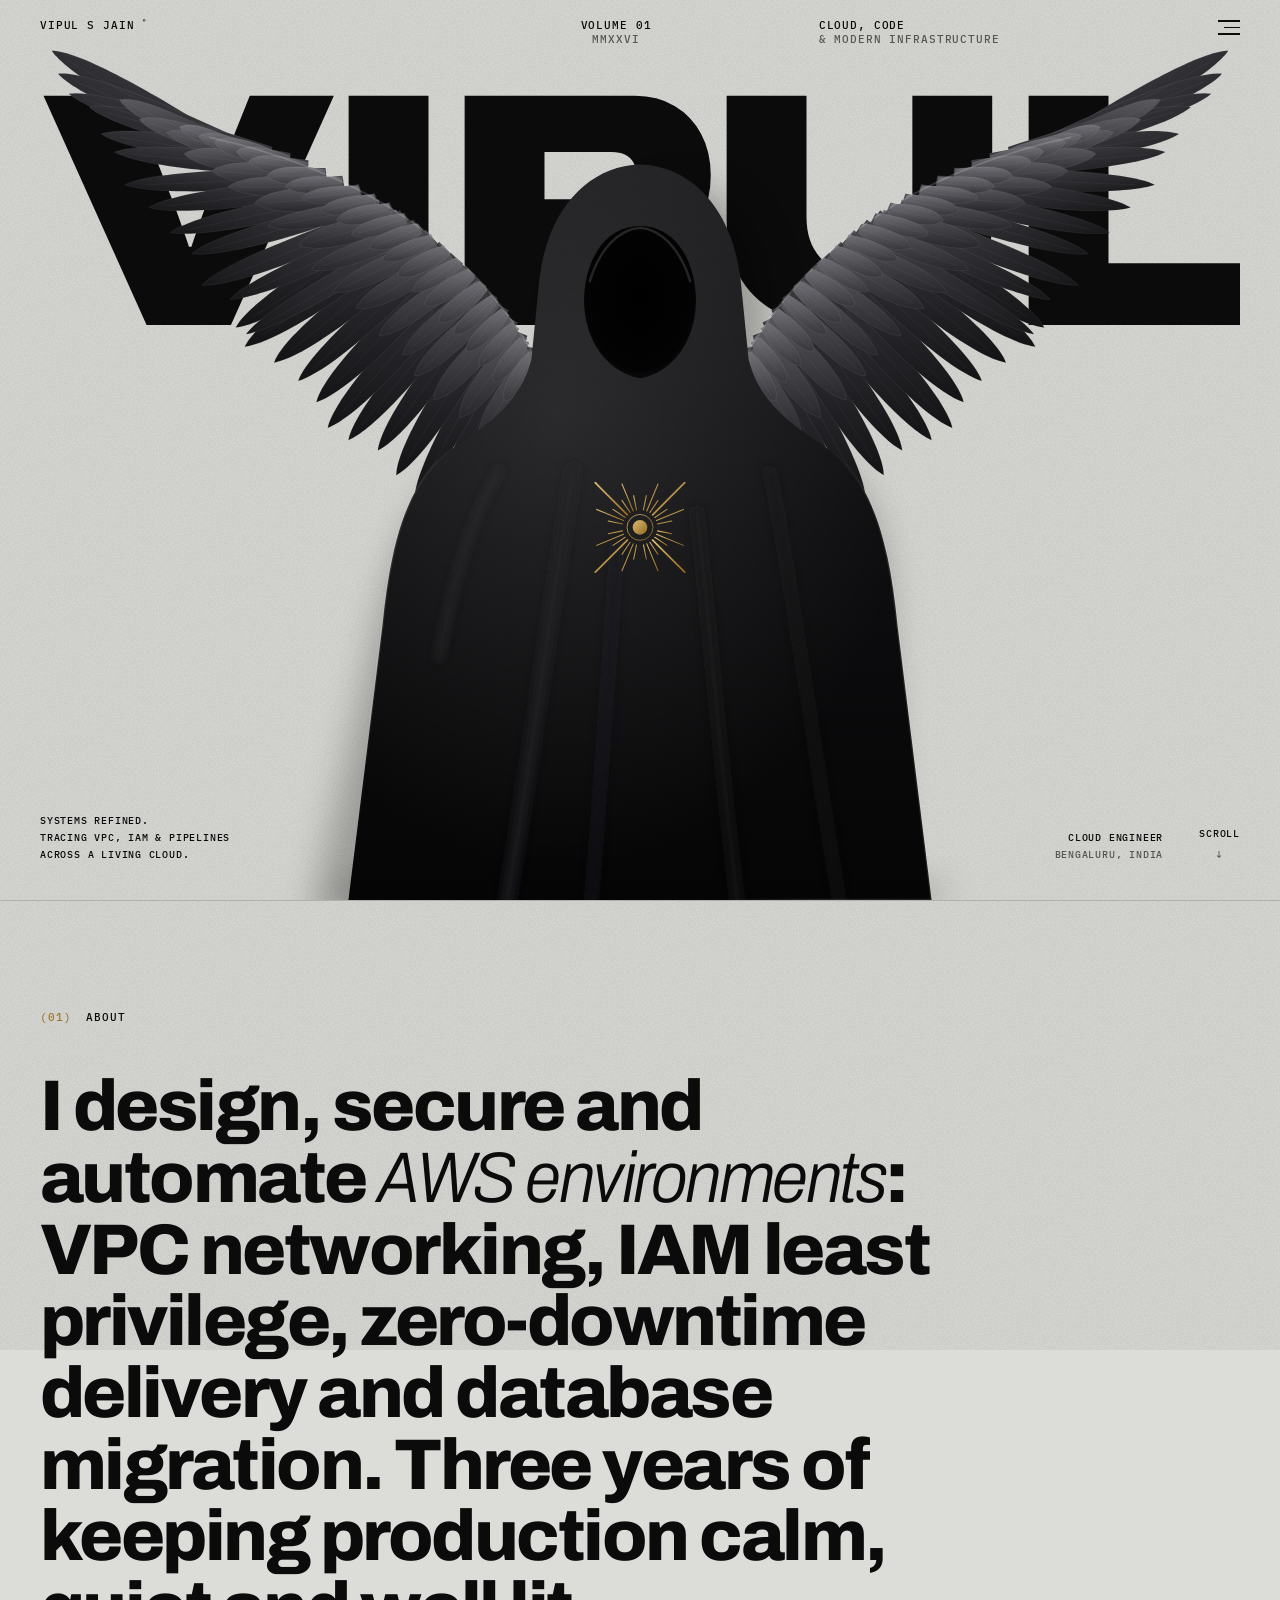
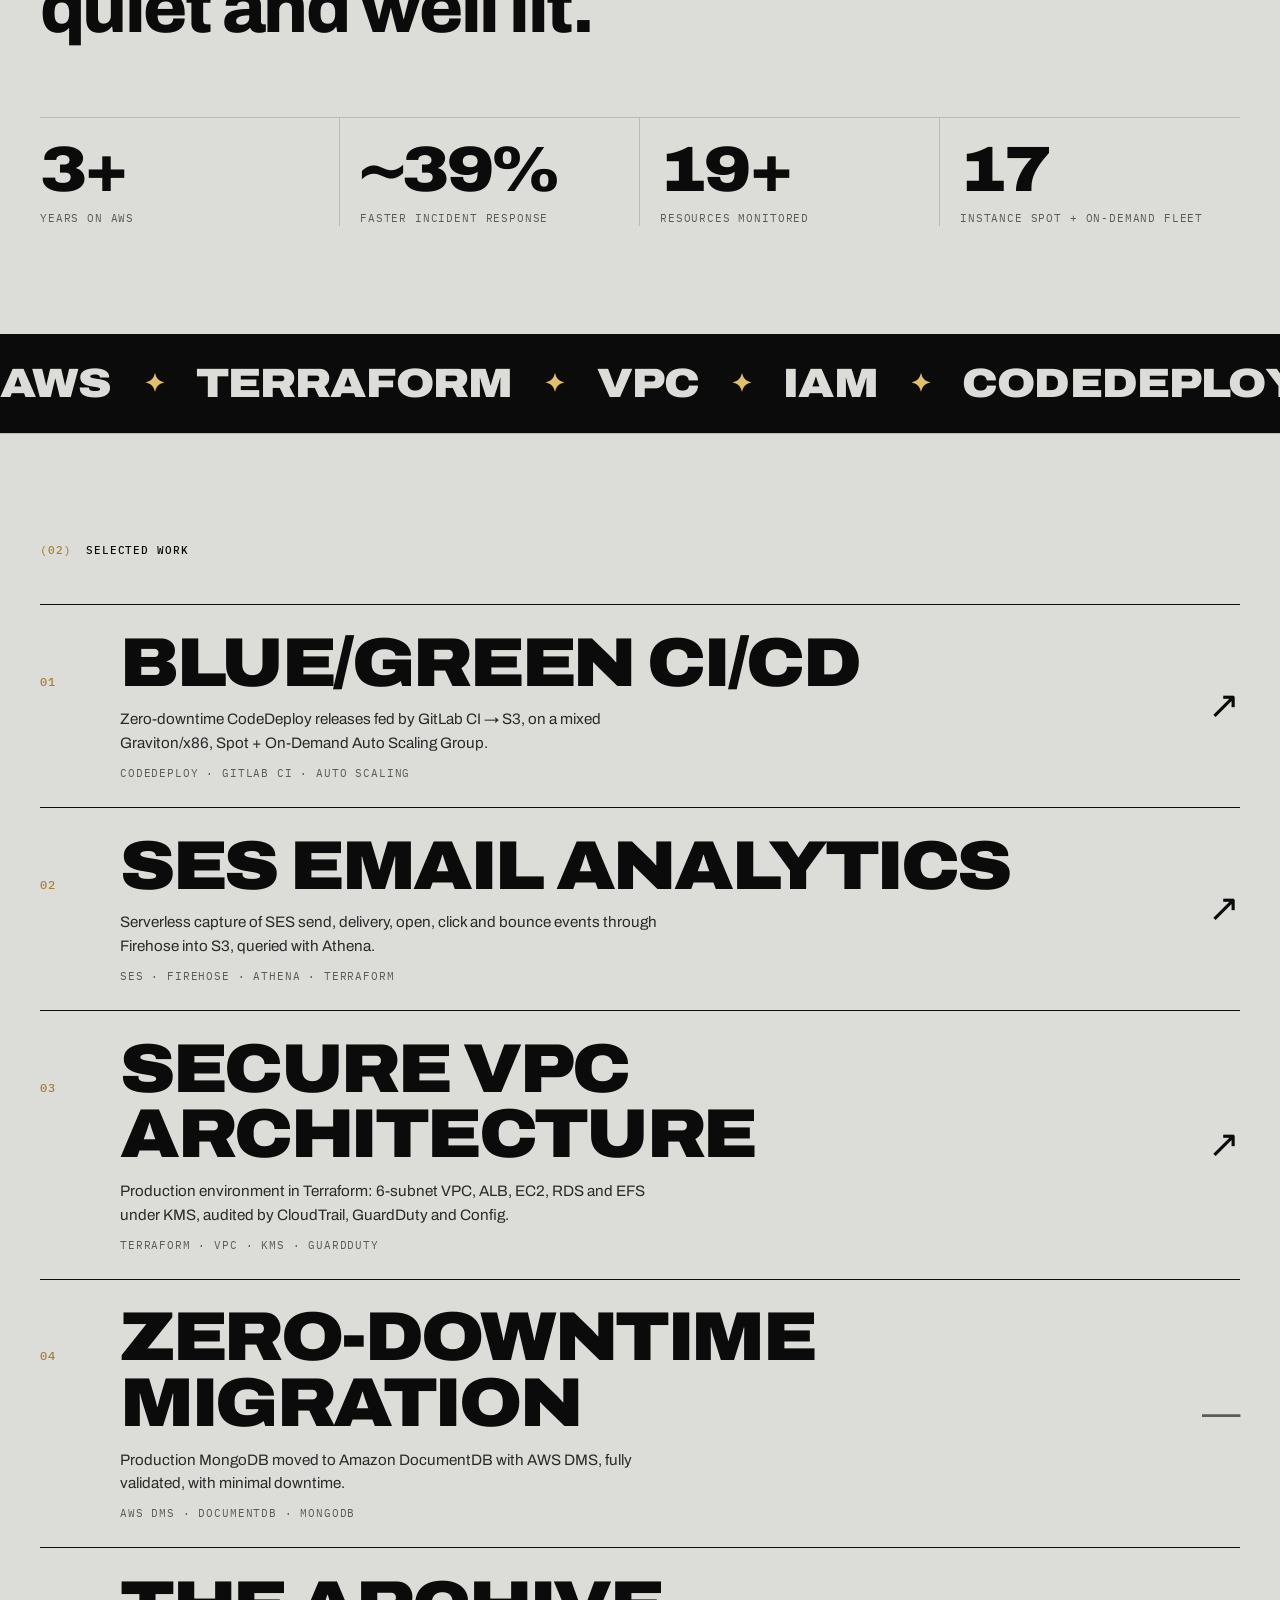
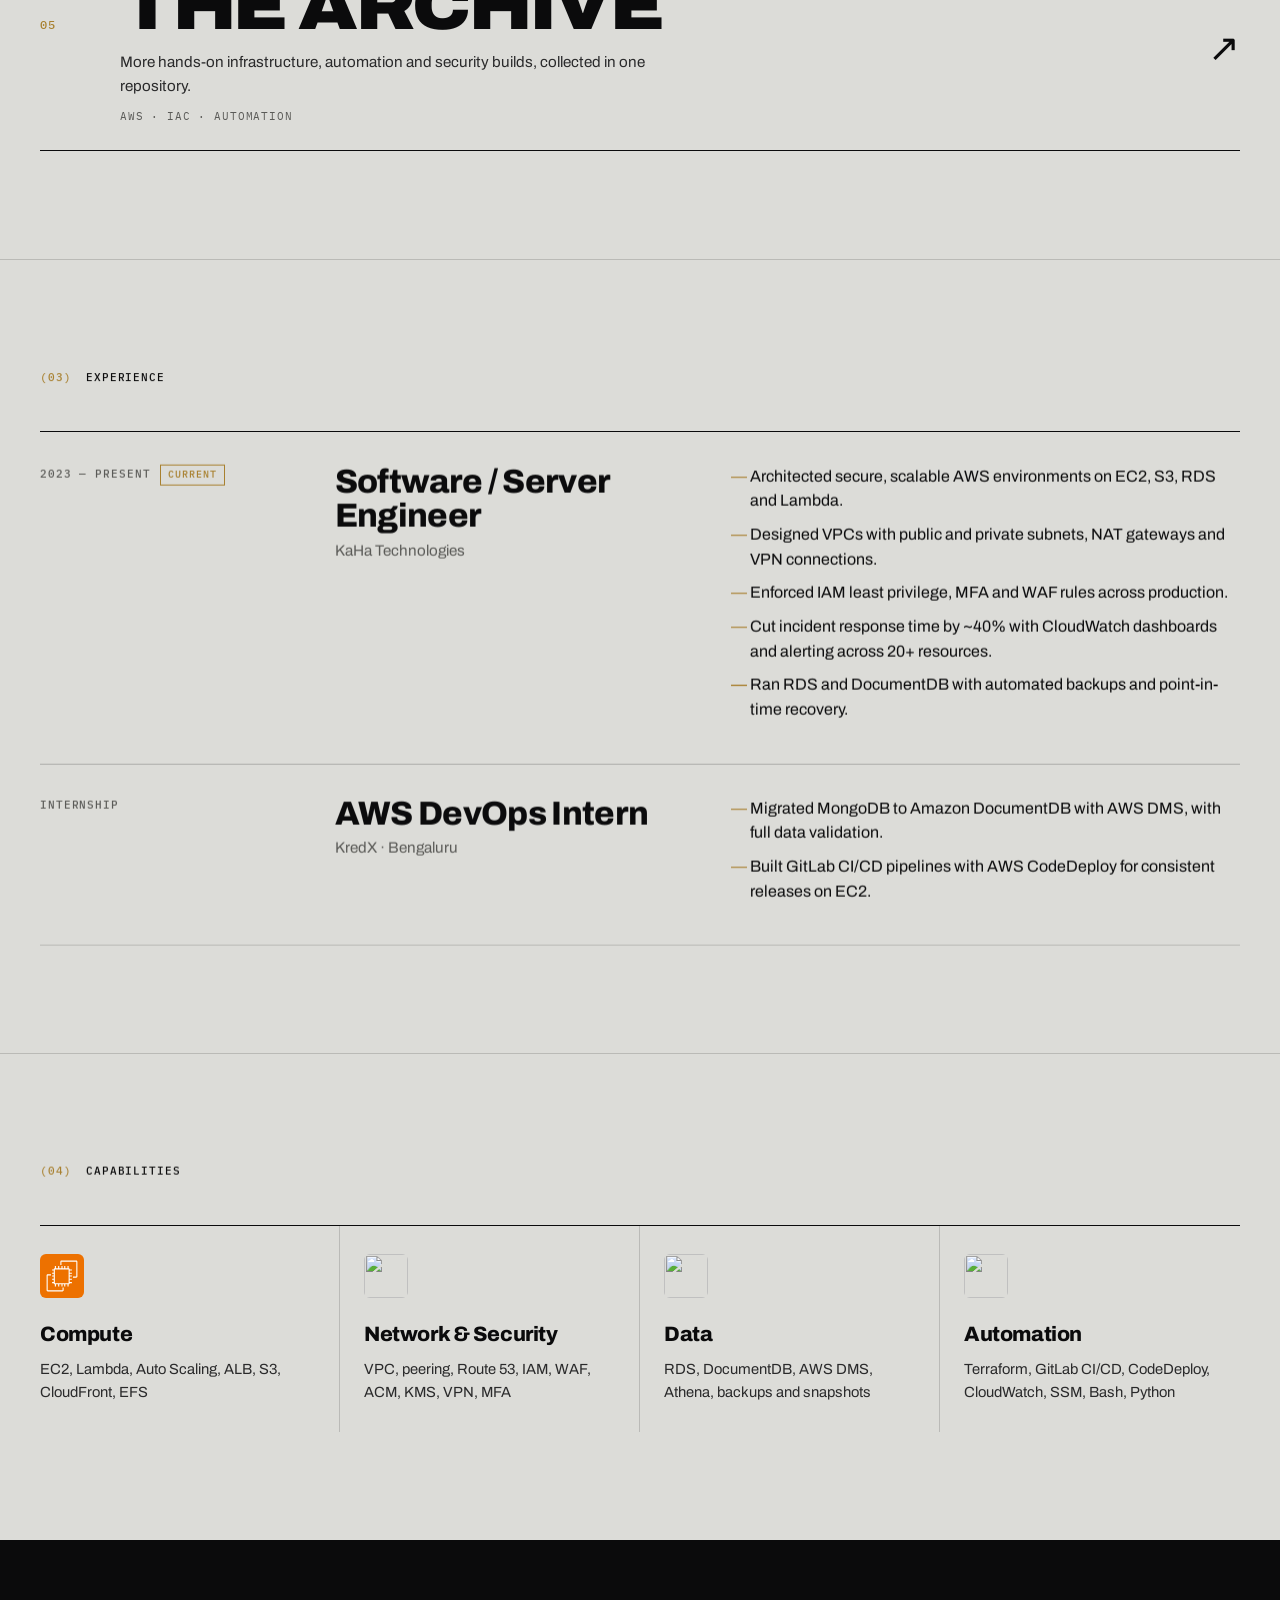
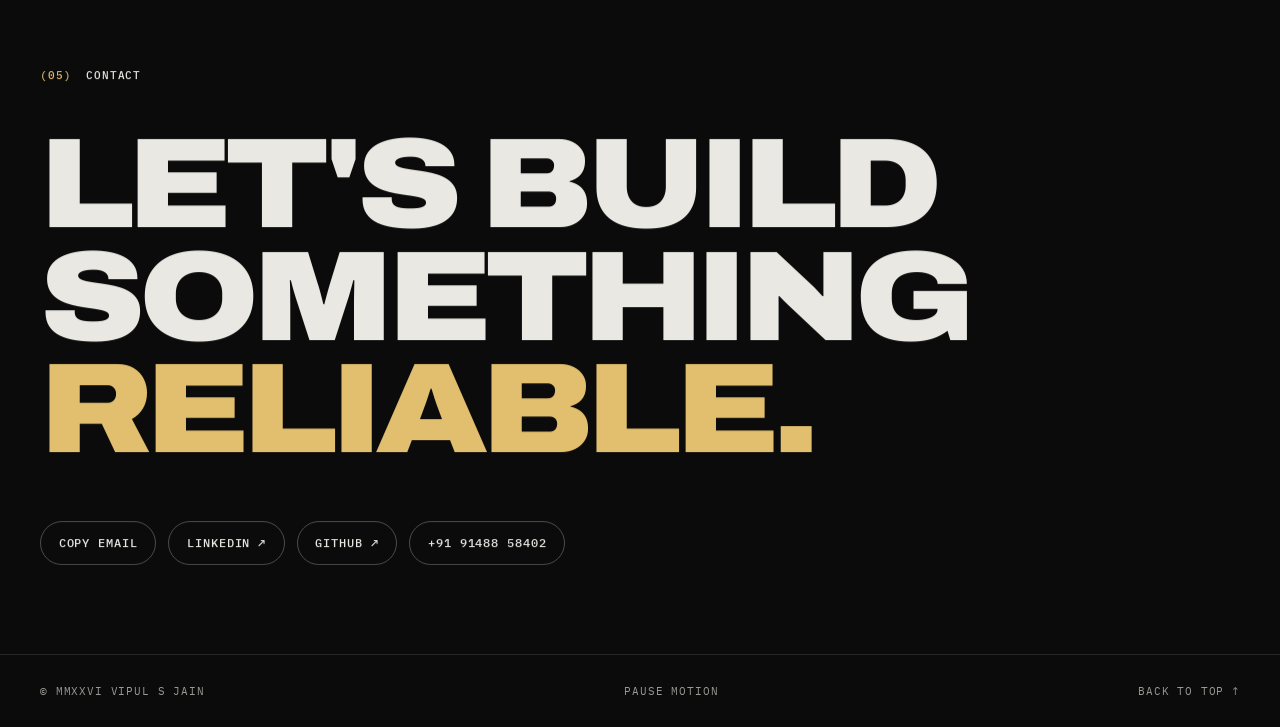
==== index.html @ dad6e7d7 "Add files via upload" ====
<!DOCTYPE html>
<html lang="en">
<head>
  <meta charset="UTF-8" />
  <meta name="viewport" content="width=device-width, initial-scale=1.0" />
  <meta name="description" content="Vipul S Jain — Cloud Engineer. AWS architecture, security and automation." />
  <meta name="theme-color" content="#dcdcd8" />
  <title>Vipul S Jain — Cloud Engineer</title>
  <script>
    document.documentElement.classList.add('js');
    window.__revealFallback = setTimeout(function () {
      document.documentElement.classList.add('reveal-all');
    }, 3500);
  </script>
  <link rel="preconnect" href="https://fonts.googleapis.com" />
  <link rel="preconnect" href="https://fonts.gstatic.com" crossorigin />
  <link href="https://fonts.googleapis.com/css2?family=Archivo:wdth,wght@62..125,300..900&family=IBM+Plex+Mono:wght@400;500&display=swap" rel="stylesheet" />
  <link rel="icon" href="data:image/svg+xml,%3Csvg xmlns='http://www.w3.org/2000/svg' viewBox='0 0 64 64'%3E%3Crect width='64' height='64' rx='14' fill='%230b0b0c'/%3E%3Ctext x='50%25' y='58%25' text-anchor='middle' dominant-baseline='middle' font-family='Arial Black,sans-serif' font-weight='900' font-size='34' fill='%23dcdcd8'%3EV%3C/text%3E%3C/svg%3E" />
  <link rel="stylesheet" href="styles.css" />
</head>
<body>
  <a class="skip-link" href="#main">Skip to content</a>
  <div class="grain" aria-hidden="true"></div>

  <!-- Masthead -->
  <header class="masthead" id="masthead">
    <a class="masthead__mark" href="#top">Vipul S Jain <sup>®</sup></a>
    <p class="masthead__col">Volume 01<span>MMXXVI</span></p>
    <p class="masthead__col masthead__col--right">Cloud, Code<span>&amp; Modern Infrastructure</span></p>
    <button class="menu-btn" id="menuBtn" type="button" aria-expanded="false" aria-controls="menu" aria-label="Open menu">
      <span></span><span></span><span></span>
    </button>
  </header>

  <!-- Full-screen menu -->
  <nav class="menu" id="menu" aria-label="Primary" hidden>
    <ol class="menu__list">
      <li><a href="#about"><span>01</span>About</a></li>
      <li><a href="#work"><span>02</span>Selected work</a></li>
      <li><a href="#experience"><span>03</span>Experience</a></li>
      <li><a href="#skills"><span>04</span>Capabilities</a></li>
      <li><a href="#contact"><span>05</span>Contact</a></li>
    </ol>
    <div class="menu__foot">
      <a href="mailto:vipulsjain05@gmail.com">vipulsjain05@gmail.com</a>
      <a href="https://www.linkedin.com/in/vipul-s-patil-ban" target="_blank" rel="noopener">LinkedIn</a>
      <a href="https://github.com/Vipul-S-J" target="_blank" rel="noopener">GitHub</a>
    </div>
  </nav>

  <main id="main" tabindex="-1">
    <!-- Hero -->
    <section class="hero" id="top" aria-labelledby="heroTitle">
      <h1 class="wordmark" id="heroTitle">
        <span class="sr-only">Vipul S Jain, Cloud Engineer</span>
        <span class="wordmark__line" id="wordmark" aria-hidden="true"><span>V</span><span>I</span><span>P</span><span>U</span><span>L</span></span>
      </h1>

      <!-- The shadow figure (illustration, no photo) -->
      <div class="figure" id="figure" aria-hidden="true">
        <svg viewBox="0 0 800 1000" preserveAspectRatio="xMidYMax meet" focusable="false">
          <defs>
            <path id="cloakShape" d="M400 92 C 334 94 286 150 276 232 L 266 332 C 254 382 218 410 172 440 C 112 480 92 560 82 662 L 40 1000 L 760 1000 L 718 662 C 708 560 688 480 628 440 C 582 410 546 382 534 332 L 524 232 C 514 150 466 94 400 92 Z" />
            <path id="hoodOpening" d="M400 168 C 360 168 334 204 331 254 C 329 304 356 348 400 356 C 444 348 471 304 469 254 C 466 204 440 168 400 168 Z" />
            <linearGradient id="cloakFill" x1="0" y1="0" x2="0" y2="1">
              <stop offset="0" stop-color="#1d1d20" />
              <stop offset="0.5" stop-color="#0e0e10" />
              <stop offset="1" stop-color="#050506" />
            </linearGradient>
            <radialGradient id="cloakSheen" cx="0.36" cy="0.34" r="0.62">
              <stop offset="0" stop-color="#ffffff" stop-opacity="0.11" />
              <stop offset="1" stop-color="#ffffff" stop-opacity="0" />
            </radialGradient>
            <radialGradient id="voidFill" cx="0.5" cy="0.46" r="0.62">
              <stop offset="0" stop-color="#000000" />
              <stop offset="0.78" stop-color="#030304" />
              <stop offset="1" stop-color="#16161a" />
            </radialGradient>
            <linearGradient id="rimLight" x1="0" y1="0" x2="1" y2="0.3">
              <stop offset="0" stop-color="#ffffff" stop-opacity="0.45" />
              <stop offset="0.28" stop-color="#ffffff" stop-opacity="0" />
              <stop offset="0.85" stop-color="#ffffff" stop-opacity="0" />
              <stop offset="1" stop-color="#ffffff" stop-opacity="0.12" />
            </linearGradient>
            <linearGradient id="goldLine" x1="0" y1="0" x2="1" y2="1">
              <stop offset="0" stop-color="#e9c77a" />
              <stop offset="1" stop-color="#9c6f22" />
            </linearGradient>
            <linearGradient id="wing-secondary" x1="0" y1="0" x2="0" y2="1">
              <stop offset="0" stop-color="#3a3a3f" /><stop offset="1" stop-color="#141417" />
            </linearGradient>
            <linearGradient id="wing-primary" x1="1" y1="0" x2="0" y2="1">
              <stop offset="0" stop-color="#4a4a50" /><stop offset="1" stop-color="#18181b" />
            </linearGradient>
            <linearGradient id="wing-covert" x1="0" y1="0" x2="0" y2="1">
              <stop offset="0" stop-color="#5e5e64" /><stop offset="1" stop-color="#2a2a2e" />
            </linearGradient>
            <linearGradient id="wing-lesser" x1="0" y1="0" x2="0" y2="1">
              <stop offset="0" stop-color="#76767c" /><stop offset="1" stop-color="#3a3a3f" />
            </linearGradient>
            <filter id="castBlur" x="-30%" y="-30%" width="160%" height="160%"><feGaussianBlur stdDeviation="22" /></filter>
            <filter id="foldBlur" x="-20%" y="-5%" width="140%" height="110%"><feGaussianBlur stdDeviation="5" /></filter>
          </defs>

          <!-- cast shadow on the wall, and on the floor -->
          <use href="#cloakShape" class="figure__cast" transform="translate(58 26) skewX(-6)" fill="#000" opacity="0.26" filter="url(#castBlur)" />
          <ellipse cx="400" cy="994" rx="380" ry="30" fill="#000" opacity="0.28" filter="url(#castBlur)" />

          <!-- shadow wings, behind the body (left wing drawn, right wing mirrored) -->
          <g class="wings" id="wings">
            <g class="wing wing--left" id="wingLeft">
              <g class="wing__flap">
              <g transform="translate(292 372) scale(0.78) translate(-292 -372)">
            <g class="wing__secondary" fill="url(#wing-secondary)" stroke="#ffffff" stroke-opacity="0.09" stroke-width="1.2">
              <path d="M303.9 373.3 C297.6 512.7 271.2 643.8 246.1 678.5 C231.2 639.6 249.9 507.7 280.1 370.7Z" />
              <path d="M292.8 350.1 C276.9 487.7 240.9 615.5 212.4 647.8 C199.3 607.9 227.4 478.7 268.1 345.6Z" />
              <path d="M280.8 327.6 C255.6 465.7 210.3 592.3 178.6 622.8 C167.5 581.5 204.7 452.8 255.4 321.1Z" />
              <path d="M267.1 305.6 C231.2 441.9 176.5 565.3 143.0 593.6 C135.6 551.6 182.5 425.6 242.8 297.5Z" />
              <path d="M252.2 284.2 C207.1 412.6 145.0 527.2 110.9 552.1 C107.3 511.2 162.2 393.5 229.8 274.7Z" />
              <path d="M236.5 263.0 C180.4 395.4 109.0 513.2 73.9 538.7 C74.6 496.4 139.5 375.4 216.0 253.0Z" />
              <path d="M222.5 243.9 C161.8 372.1 84.1 483.6 44.7 504.7 C44.4 461.3 114.5 345.5 198.9 230.6Z" />
              <path d="M204.9 224.1 C136.9 344.1 54.3 447.2 15.5 465.7 C19.0 424.1 94.9 316.6 183.9 210.3Z" />
              <path d="M187.5 205.6 C106.0 328.1 10.8 431.9 -31.1 449.3 C-23.7 405.9 65.0 297.0 167.0 190.1Z" />
              <path d="M169.8 187.7 C81.8 310.7 -20.0 413.9 -64.0 430.0 C-55.2 385.2 39.9 276.6 148.8 170.6Z" />
              <path d="M150.6 170.0 C62.2 283.2 -38.8 376.5 -81.9 389.2 C-72.3 346.6 22.4 247.6 130.7 152.2Z" />
              <path d="M129.6 152.3 C35.5 257.8 -68.8 344.2 -110.6 355.6 C-97.3 315.7 1.6 223.9 112.6 135.3Z" />
              <path d="M109.7 137.4 C8.0 239.3 -104.1 319.6 -148.8 326.6 C-134.2 285.2 -27.8 198.3 91.8 116.9Z" />
              <path d="M87.8 121.9 C-26.3 220.3 -148.9 296.3 -195.3 301.5 C-176.2 260.3 -58.8 177.5 71.5 100.5Z" />
              <path d="M65.1 106.2 C-46.3 197.3 -165.2 267.0 -209.5 271.1 C-190.1 232.5 -75.8 156.3 50.4 85.7Z" />
            </g>
            <g fill="none" stroke="#ffffff" stroke-opacity="0.07" stroke-width="1">
              <path d="M290.4 387.4 Q272.1 525.6 251.8 648.0" />
              <path d="M277.7 362.9 Q249.4 498.4 220.2 618.0" />
              <path d="M264.3 339.4 Q226.4 474.4 188.6 593.3" />
              <path d="M250.0 316.4 Q201.9 448.6 155.2 564.8" />
              <path d="M235.1 293.3 Q178.7 416.9 124.9 525.3" />
              <path d="M219.3 272.3 Q152.9 399.7 90.2 511.1" />
              <path d="M203.0 251.0 Q130.5 372.5 62.3 478.5" />
              <path d="M186.0 230.0 Q107.5 343.1 34.3 441.4" />
              <path d="M167.4 210.8 Q75.7 325.5 -9.3 424.9" />
              <path d="M148.7 192.1 Q50.2 306.7 -40.8 405.6" />
              <path d="M130.0 173.0 Q31.7 277.3 -58.8 367.2" />
              <path d="M110.0 154.9 Q7.5 251.9 -86.6 335.3" />
              <path d="M88.8 137.7 Q-21.9 229.3 -123.1 307.5" />
              <path d="M66.4 121.3 Q-55.8 209.0 -167.1 283.4" />
              <path d="M44.8 105.3 Q-74.0 186.1 -182.1 254.5" />
            </g>
            <g class="wing__primary" fill="url(#wing-primary)" stroke="#ffffff" stroke-opacity="0.09" stroke-width="1.2">
              <path d="M-254.8 -19.9 C-373.7 -69.0 -478.6 -134.1 -500.8 -167.0 C-462.4 -168.0 -354.4 -109.3 -245.2 -40.1Z" />
              <path d="M-220.6 -11.6 C-348.2 -47.2 -463.7 -100.4 -490.8 -130.7 C-451.9 -135.8 -334.1 -89.3 -213.6 -32.7Z" />
              <path d="M-187.5 -3.5 C-320.4 -29.2 -443.0 -72.5 -473.8 -98.9 C-435.1 -105.8 -311.0 -68.9 -182.8 -23.4Z" />
              <path d="M-156.2 6.7 C-288.1 -13.0 -410.3 -51.4 -441.3 -77.8 C-403.1 -87.5 -279.6 -55.9 -151.9 -14.8Z" />
              <path d="M-124.7 17.0 C-260.3 12.2 -388.2 -12.5 -422.6 -35.2 C-385.2 -48.9 -256.7 -31.2 -122.9 -4.7Z" />
              <path d="M-94.8 27.9 C-233.2 31.0 -364.9 13.8 -401.3 -6.7 C-364.1 -22.4 -232.2 -12.1 -94.3 6.4Z" />
              <path d="M-65.0 39.2 C-206.8 60.0 -344.5 60.0 -384.4 45.1 C-348.1 25.3 -211.2 18.6 -67.2 18.5Z" />
              <path d="M-36.7 51.9 C-172.5 83.3 -306.0 93.6 -346.1 81.1 C-312.6 58.1 -180.4 41.1 -40.6 30.8Z" />
              <path d="M-9.2 64.6 C-141.1 107.2 -272.3 129.1 -312.9 120.7 C-281.6 95.6 -152.1 67.4 -14.8 44.7Z" />
              <path d="M17.1 78.4 C-110.2 129.5 -238.4 159.9 -279.2 154.3 C-249.9 127.3 -123.9 90.6 10.3 59.0Z" />
              <path d="M43.3 93.9 C-86.2 161.4 -219.0 206.6 -263.0 204.2 C-235.1 171.9 -105.4 120.1 33.7 73.2Z" />
              <path d="M67.2 108.2 C-53.3 177.3 -177.3 226.1 -218.8 226.6 C-193.2 195.7 -72.1 141.0 57.7 90.1Z" />
              <path d="M91.0 123.7 C-27.2 209.3 -150.9 275.1 -193.3 281.8 C-169.4 247.7 -49.2 176.6 80.0 107.3Z" />
            </g>
            <g fill="none" stroke="#ffffff" stroke-opacity="0.07" stroke-width="1">
              <path d="M-262.9 -36.1 Q-376.9 -95.3 -476.2 -152.2" />
              <path d="M-231.1 -26.8 Q-355.1 -72.9 -463.9 -118.6" />
              <path d="M-199.8 -16.9 Q-330.3 -52.5 -445.3 -89.0" />
              <path d="M-168.6 -6.9 Q-298.4 -37.3 -412.8 -69.1" />
              <path d="M-138.8 4.9 Q-273.5 -10.8 -392.8 -29.7" />
              <path d="M-109.9 16.8 Q-248.0 9.1 -370.7 -2.9" />
              <path d="M-81.9 30.6 Q-224.9 40.9 -352.5 44.9" />
              <path d="M-53.8 44.2 Q-191.7 65.0 -315.1 78.5" />
              <path d="M-26.8 58.8 Q-161.4 91.4 -282.4 115.5" />
              <path d="M-0.6 73.8 Q-131.5 115.1 -249.4 147.1" />
              <path d="M23.8 90.4 Q-110.5 147.6 -232.2 193.5" />
              <path d="M48.8 106.3 Q-76.4 166.3 -190.0 215.1" />
              <path d="M72.1 124.6 Q-51.6 202.0 -164.6 266.4" />
            </g>
            <g class="wing__covert" fill="url(#wing-covert)" stroke="#ffffff" stroke-opacity="0.09" stroke-width="1.2">
              <path d="M-231.6 -7.0 C-310.0 -28.9 -379.1 -65.2 -393.0 -89.4 C-367.2 -96.6 -295.9 -66.2 -224.6 -25.6Z" />
              <path d="M-191.3 3.7 C-272.0 -8.1 -345.2 -35.7 -362.0 -58.3 C-337.2 -69.0 -262.4 -47.7 -186.5 -16.1Z" />
              <path d="M-152.9 14.8 C-230.7 7.0 -302.0 -16.5 -319.0 -37.8 C-295.5 -49.4 -223.0 -32.2 -149.0 -4.7Z" />
              <path d="M-115.1 28.8 C-195.5 32.5 -271.1 17.7 -291.1 -3.8 C-268.7 -20.7 -192.5 -13.2 -113.6 6.0Z" />
              <path d="M-79.0 42.1 C-154.4 51.3 -226.7 42.5 -247.0 23.1 C-227.0 5.0 -154.8 6.8 -79.1 19.8Z" />
              <path d="M-44.3 56.0 C-122.8 69.3 -198.9 65.0 -221.3 48.0 C-201.4 29.9 -125.7 27.5 -45.8 35.1Z" />
              <path d="M-10.9 73.3 C-84.2 92.5 -156.8 92.2 -179.4 73.9 C-162.0 52.1 -90.5 44.8 -14.0 49.4Z" />
              <path d="M21.2 87.9 C-55.8 113.7 -133.2 122.3 -158.3 110.1 C-141.0 89.8 -65.0 75.0 16.6 68.6Z" />
              <path d="M52.8 107.6 C-13.9 140.2 -83.5 153.8 -108.8 140.4 C-96.4 116.0 -29.2 95.1 45.1 85.0Z" />
              <path d="M81.8 124.8 C11.4 164.4 -62.7 187.1 -89.6 179.5 C-76.6 155.9 -5.2 127.3 73.5 106.2Z" />
              <path d="M110.2 144.9 C44.1 191.1 -27.3 220.5 -55.0 215.0 C-44.6 190.0 23.6 154.8 99.9 126.7Z" />
              <path d="M137.2 166.9 C76.8 215.5 9.5 246.7 -18.6 240.7 C-11.0 214.3 52.4 176.9 125.0 147.6Z" />
              <path d="M162.6 187.8 C108.0 243.9 45.1 284.7 17.4 284.0 C22.5 257.9 81.2 212.1 149.1 171.9Z" />
              <path d="M186.4 210.7 C138.7 268.9 81.7 312.9 55.0 314.5 C57.8 289.0 110.3 240.3 172.2 196.4Z" />
              <path d="M209.0 235.7 C160.2 297.8 101.3 345.5 73.4 347.8 C75.8 321.0 129.9 268.7 193.8 221.1Z" />
              <path d="M231.4 261.8 C188.7 329.4 133.2 382.3 103.7 385.7 C102.2 357.3 151.8 299.7 213.0 246.9Z" />
              <path d="M251.7 287.9 C219.7 354.8 173.6 408.6 145.4 413.7 C139.9 386.8 179.7 328.9 231.7 275.0Z" />
              <path d="M269.5 314.9 C242.2 383.5 201.0 441.0 174.9 449.1 C168.7 423.6 203.8 362.9 250.2 304.6Z" />
              <path d="M286.4 342.8 C264.8 420.0 228.4 487.6 203.7 500.8 C195.9 475.0 226.1 405.0 267.0 335.3Z" />
              <path d="M302.0 372.5 C288.4 446.7 259.5 512.9 236.6 527.0 C226.5 503.2 249.1 435.2 282.4 366.7Z" />
            </g>
            <g fill="none" stroke="#ffffff" stroke-opacity="0.07" stroke-width="1">
              <path d="M-236.5 -19.5 Q-311.4 -50.7 -376.8 -81.3" />
              <path d="M-197.6 -8.3 Q-276.0 -30.1 -344.9 -52.3" />
              <path d="M-159.4 3.4 Q-235.4 -14.3 -302.3 -32.8" />
              <path d="M-123.2 16.8 Q-202.9 9.0 -273.5 -0.8" />
              <path d="M-87.4 31.0 Q-163.0 29.1 -230.2 24.6" />
              <path d="M-53.8 46.2 Q-133.0 49.0 -203.6 48.6" />
              <path d="M-20.7 62.4 Q-95.6 69.7 -162.6 73.4" />
              <path d="M10.2 80.3 Q-69.2 96.4 -140.4 107.7" />
              <path d="M41.2 98.9 Q-29.3 120.3 -92.8 136.7" />
              <path d="M69.5 119.1 Q-5.1 149.5 -72.5 173.8" />
              <path d="M97.3 140.2 Q26.1 177.3 -38.6 207.7" />
              <path d="M123.9 161.8 Q57.4 200.8 -3.2 233.0" />
              <path d="M149.2 185.4 Q88.0 233.6 31.7 274.2" />
              <path d="M173.4 209.4 Q118.6 260.5 68.0 303.9" />
              <path d="M195.3 234.7 Q139.0 289.6 86.8 336.4" />
              <path d="M216.6 261.2 Q164.7 321.4 116.2 373.1" />
              <path d="M237.2 288.3 Q195.3 348.7 155.7 400.9" />
              <path d="M256.0 316.9 Q219.1 380.4 184.0 435.5" />
              <path d="M273.5 347.4 Q242.2 420.8 211.7 484.9" />
              <path d="M289.9 377.6 Q266.4 448.9 242.9 511.5" />
            </g>
            <g class="wing__lesser" fill="url(#wing-lesser)" stroke="#ffffff" stroke-opacity="0.09" stroke-width="1.2">
              <path d="M-218.5 -12.0 C-257.3 -15.7 -291.3 -30.7 -297.9 -46.2 C-284.9 -55.6 -249.6 -45.4 -214.7 -26.9Z" />
              <path d="M-186.6 -3.3 C-225.7 -4.2 -260.9 -16.9 -268.5 -32.2 C-256.1 -42.7 -220.0 -34.9 -183.8 -18.6Z" />
              <path d="M-156.1 7.3 C-197.7 8.2 -235.3 -4.6 -243.6 -22.1 C-230.5 -35.1 -191.9 -28.0 -153.2 -10.9Z" />
              <path d="M-126.0 17.0 C-164.7 19.8 -200.1 9.1 -208.4 -7.6 C-196.5 -20.8 -160.5 -15.7 -123.9 -0.7Z" />
              <path d="M-96.6 27.6 C-138.5 32.5 -177.9 23.7 -188.2 7.8 C-176.4 -5.8 -136.7 -2.7 -95.6 10.0Z" />
              <path d="M-67.5 39.3 C-107.9 49.5 -147.5 45.5 -159.5 30.5 C-149.6 15.2 -110.4 13.4 -68.8 21.2Z" />
              <path d="M-40.0 50.7 C-79.4 62.3 -118.6 60.6 -131.1 47.4 C-122.0 32.7 -83.5 29.1 -42.0 34.1Z" />
              <path d="M-13.2 63.3 C-52.0 77.3 -91.4 78.3 -104.7 66.3 C-96.5 51.4 -58.1 45.3 -16.3 47.3Z" />
              <path d="M12.9 77.2 C-22.9 94.1 -60.4 97.7 -74.3 86.0 C-67.9 69.9 -31.8 61.0 8.4 60.7Z" />
              <path d="M37.6 91.9 C2.0 109.7 -35.7 113.6 -49.9 101.5 C-43.8 84.7 -7.7 75.3 32.7 74.7Z" />
              <path d="M61.8 106.4 C27.0 126.8 -10.9 134.0 -26.0 123.8 C-20.9 107.2 15.1 94.9 55.8 90.5Z" />
              <path d="M85.2 122.3 C53.6 144.6 17.8 153.9 2.3 144.2 C5.7 127.0 39.1 112.7 78.0 106.3Z" />
              <path d="M107.1 138.1 C74.7 161.1 38.3 171.9 22.8 164.0 C26.6 147.9 60.7 132.4 100.1 123.8Z" />
              <path d="M129.3 155.9 C99.6 182.8 64.2 196.8 47.1 189.0 C48.4 171.2 80.9 152.2 120.0 140.7Z" />
              <path d="M149.5 172.7 C121.4 201.2 87.3 218.6 70.6 213.8 C71.6 197.3 102.7 175.8 140.2 160.0Z" />
              <path d="M169.9 192.5 C143.0 223.4 108.6 241.9 90.3 236.0 C89.5 217.6 120.2 194.4 158.5 178.0Z" />
              <path d="M189.1 211.6 C164.8 245.0 131.9 266.6 112.9 262.1 C110.4 243.7 139.2 217.7 176.3 198.0Z" />
              <path d="M206.0 230.7 C183.7 262.4 153.6 284.0 136.5 281.4 C134.6 265.0 161.0 239.9 194.7 219.5Z" />
              <path d="M223.3 251.5 C202.8 285.6 173.5 309.9 155.8 308.5 C152.6 291.9 177.9 264.1 210.9 240.8Z" />
              <path d="M239.5 273.1 C221.1 307.4 193.5 332.4 175.9 331.6 C171.7 315.3 195.1 287.0 226.5 262.9Z" />
              <path d="M255.1 295.0 C241.0 329.8 216.8 356.3 199.3 356.8 C193.2 341.2 212.9 311.9 241.0 286.0Z" />
              <path d="M270.3 318.2 C258.7 355.8 235.4 385.2 216.5 386.8 C208.3 370.6 226.4 338.4 254.2 309.5Z" />
              <path d="M283.0 341.7 C271.2 379.1 248.6 408.9 231.0 411.4 C223.7 396.0 241.5 363.7 268.1 334.0Z" />
              <path d="M296.6 366.3 C288.2 405.0 267.4 436.4 248.4 439.4 C238.6 423.8 254.0 390.1 279.5 358.9Z" />
            </g>
            <g fill="none" stroke="#ffffff" stroke-opacity="0.07" stroke-width="1">
              <path d="M-220.7 -20.5 Q-257.6 -31.6 -289.9 -43.1" />
              <path d="M-189.4 -11.8 Q-227.1 -20.3 -260.3 -29.6" />
              <path d="M-159.1 -2.5 Q-199.3 -10.6 -234.8 -19.6" />
              <path d="M-129.1 7.6 Q-166.8 1.6 -200.1 -5.5" />
              <path d="M-100.7 18.6 Q-142.2 14.7 -179.0 9.4" />
              <path d="M-72.7 30.6 Q-113.7 31.7 -150.4 31.0" />
              <path d="M-45.5 42.9 Q-85.9 46.3 -122.0 47.4" />
              <path d="M-19.2 56.1 Q-59.5 62.1 -95.6 65.7" />
              <path d="M6.5 70.1 Q-31.5 78.7 -65.7 84.7" />
              <path d="M31.0 84.5 Q-7.0 93.7 -41.3 100.1" />
              <path d="M54.7 100.0 Q16.9 112.4 -17.3 121.7" />
              <path d="M77.8 116.1 Q42.5 130.4 10.4 141.6" />
              <path d="M99.6 132.9 Q63.8 148.6 31.1 161.1" />
              <path d="M120.9 150.6 Q86.5 169.8 55.1 185.4" />
              <path d="M141.3 169.0 Q108.5 191.1 78.3 209.4" />
              <path d="M160.7 188.0 Q128.1 211.7 98.0 231.3" />
              <path d="M179.4 207.9 Q148.7 234.5 120.2 256.8" />
              <path d="M197.3 228.1 Q169.3 254.1 143.3 276.1" />
              <path d="M214.3 249.5 Q187.5 278.2 162.3 302.5" />
              <path d="M230.4 271.3 Q205.5 300.6 182.0 325.5" />
              <path d="M245.8 294.0 Q224.7 324.3 204.6 350.4" />
              <path d="M260.2 317.6 Q240.5 350.9 221.5 379.7" />
              <path d="M273.6 341.6 Q254.4 375.2 235.8 404.2" />
              <path d="M286.3 366.6 Q269.4 401.5 252.8 431.9" />
            </g>
            <path d="M292.0 372.0 L277.2 341.4 L261.0 311.8 L243.6 283.4 L224.9 256.1 L204.9 229.9 L183.6 204.8 L161.0 180.8 L137.1 157.9 L112.0 136.2 L85.5 115.5 L57.8 96.0 L28.7 77.5 L-1.6 60.2 L-33.2 44.0 L-66.1 28.9 L-100.3 14.9 L-135.8 2.0 L-172.6 -9.8 L-210.6 -20.4 L-250.0 -30.0" fill="none" stroke="#ffffff" stroke-opacity="0.18" stroke-width="3" stroke-linecap="round" />
              </g>
              </g>
            </g>
            <g class="wing wing--right" transform="translate(800 0) scale(-1 1)">
              <use href="#wingLeft" />
            </g>
          </g>

          <!-- body -->
          <use href="#cloakShape" fill="url(#cloakFill)" />
          <use href="#cloakShape" fill="url(#cloakSheen)" />

          <!-- cloak folds -->
          <g fill="none" stroke-linecap="round" filter="url(#foldBlur)">
            <path d="M318 470 C 292 620 270 800 236 1000" stroke="#2b2b30" stroke-width="16" opacity="0.6" />
            <path d="M372 560 C 362 700 352 860 340 1000" stroke="#232327" stroke-width="12" opacity="0.55" />
            <path d="M470 520 C 488 680 500 840 520 1000" stroke="#1f1f23" stroke-width="14" opacity="0.5" />
            <path d="M560 470 C 590 620 612 800 646 1000" stroke="#262629" stroke-width="12" opacity="0.45" />
            <path d="M226 470 C 196 520 170 600 152 700" stroke="#303035" stroke-width="10" opacity="0.5" />
          </g>

          <!-- hood opening: the dark face void -->
          <use href="#hoodOpening" fill="url(#voidFill)" />
          <path d="M338 236 C 350 196 374 172 400 170 C 426 172 450 196 462 236" fill="none" stroke="#ffffff" stroke-opacity="0.14" stroke-width="3" stroke-linecap="round" />

          <!-- rim light along the silhouette -->
          <use href="#cloakShape" fill="none" stroke="url(#rimLight)" stroke-width="3" />

          <!-- gold sigil on the chest -->
          <g class="sigil" id="sigil" transform="translate(400 540)">
            <g class="sigil__spin">
              <line x1="22.0" y1="0.0" x2="78.0" y2="0.0" stroke="url(#goldLine)" stroke-width="2.2" stroke-linecap="round" />
              <line x1="21.6" y1="4.3" x2="39.2" y2="7.8" stroke="url(#goldLine)" stroke-width="1.3" stroke-linecap="round" />
              <line x1="20.3" y1="8.4" x2="53.6" y2="22.2" stroke="url(#goldLine)" stroke-width="1.3" stroke-linecap="round" />
              <line x1="18.3" y1="12.2" x2="33.3" y2="22.2" stroke="url(#goldLine)" stroke-width="1.3" stroke-linecap="round" />
              <line x1="15.6" y1="15.6" x2="55.2" y2="55.2" stroke="url(#goldLine)" stroke-width="2.2" stroke-linecap="round" />
              <line x1="12.2" y1="18.3" x2="22.2" y2="33.3" stroke="url(#goldLine)" stroke-width="1.3" stroke-linecap="round" />
              <line x1="8.4" y1="20.3" x2="22.2" y2="53.6" stroke="url(#goldLine)" stroke-width="1.3" stroke-linecap="round" />
              <line x1="4.3" y1="21.6" x2="7.8" y2="39.2" stroke="url(#goldLine)" stroke-width="1.3" stroke-linecap="round" />
              <line x1="0.0" y1="22.0" x2="0.0" y2="78.0" stroke="url(#goldLine)" stroke-width="2.2" stroke-linecap="round" />
              <line x1="-4.3" y1="21.6" x2="-7.8" y2="39.2" stroke="url(#goldLine)" stroke-width="1.3" stroke-linecap="round" />
              <line x1="-8.4" y1="20.3" x2="-22.2" y2="53.6" stroke="url(#goldLine)" stroke-width="1.3" stroke-linecap="round" />
              <line x1="-12.2" y1="18.3" x2="-22.2" y2="33.3" stroke="url(#goldLine)" stroke-width="1.3" stroke-linecap="round" />
              <line x1="-15.6" y1="15.6" x2="-55.2" y2="55.2" stroke="url(#goldLine)" stroke-width="2.2" stroke-linecap="round" />
              <line x1="-18.3" y1="12.2" x2="-33.3" y2="22.2" stroke="url(#goldLine)" stroke-width="1.3" stroke-linecap="round" />
              <line x1="-20.3" y1="8.4" x2="-53.6" y2="22.2" stroke="url(#goldLine)" stroke-width="1.3" stroke-linecap="round" />
              <line x1="-21.6" y1="4.3" x2="-39.2" y2="7.8" stroke="url(#goldLine)" stroke-width="1.3" stroke-linecap="round" />
              <line x1="-22.0" y1="0.0" x2="-78.0" y2="0.0" stroke="url(#goldLine)" stroke-width="2.2" stroke-linecap="round" />
              <line x1="-21.6" y1="-4.3" x2="-39.2" y2="-7.8" stroke="url(#goldLine)" stroke-width="1.3" stroke-linecap="round" />
              <line x1="-20.3" y1="-8.4" x2="-53.6" y2="-22.2" stroke="url(#goldLine)" stroke-width="1.3" stroke-linecap="round" />
              <line x1="-18.3" y1="-12.2" x2="-33.3" y2="-22.2" stroke="url(#goldLine)" stroke-width="1.3" stroke-linecap="round" />
              <line x1="-15.6" y1="-15.6" x2="-55.2" y2="-55.2" stroke="url(#goldLine)" stroke-width="2.2" stroke-linecap="round" />
              <line x1="-12.2" y1="-18.3" x2="-22.2" y2="-33.3" stroke="url(#goldLine)" stroke-width="1.3" stroke-linecap="round" />
              <line x1="-8.4" y1="-20.3" x2="-22.2" y2="-53.6" stroke="url(#goldLine)" stroke-width="1.3" stroke-linecap="round" />
              <line x1="-4.3" y1="-21.6" x2="-7.8" y2="-39.2" stroke="url(#goldLine)" stroke-width="1.3" stroke-linecap="round" />
              <line x1="-0.0" y1="-22.0" x2="-0.0" y2="-78.0" stroke="url(#goldLine)" stroke-width="2.2" stroke-linecap="round" />
              <line x1="4.3" y1="-21.6" x2="7.8" y2="-39.2" stroke="url(#goldLine)" stroke-width="1.3" stroke-linecap="round" />
              <line x1="8.4" y1="-20.3" x2="22.2" y2="-53.6" stroke="url(#goldLine)" stroke-width="1.3" stroke-linecap="round" />
              <line x1="12.2" y1="-18.3" x2="22.2" y2="-33.3" stroke="url(#goldLine)" stroke-width="1.3" stroke-linecap="round" />
              <line x1="15.6" y1="-15.6" x2="55.2" y2="-55.2" stroke="url(#goldLine)" stroke-width="2.2" stroke-linecap="round" />
              <line x1="18.3" y1="-12.2" x2="33.3" y2="-22.2" stroke="url(#goldLine)" stroke-width="1.3" stroke-linecap="round" />
              <line x1="20.3" y1="-8.4" x2="53.6" y2="-22.2" stroke="url(#goldLine)" stroke-width="1.3" stroke-linecap="round" />
              <line x1="21.6" y1="-4.3" x2="39.2" y2="-7.8" stroke="url(#goldLine)" stroke-width="1.3" stroke-linecap="round" />
            </g>
            <circle r="9" fill="url(#goldLine)" />
            <circle r="16" fill="none" stroke="url(#goldLine)" stroke-width="1.2" opacity="0.8" />
          </g>
        </svg>
      </div>

      <p class="hero__note" data-hero>Systems refined.<br />Tracing VPC, IAM &amp; pipelines<br />across a living cloud.</p>
      <div class="hero__meta" data-hero>
        <p>Cloud Engineer<span>Bengaluru, India</span></p>
        <a class="hero__scroll" href="#about">Scroll<span aria-hidden="true">↓</span></a>
      </div>
    </section>

    <!-- About -->
    <section class="section about" id="about" aria-labelledby="aboutTitle">
      <header class="section__label" data-reveal><span>(01)</span><h2 id="aboutTitle">About</h2></header>
      <p class="about__statement" data-reveal>
        I design, secure and automate <em>AWS environments</em>: VPC networking, IAM least privilege,
        zero-downtime delivery and database migration. Three years of keeping production calm,
        quiet and well lit.
      </p>
      <ul class="stats" data-stagger>
        <li><b data-count="3" data-suffix="+">3+</b><span>Years on AWS</span></li>
        <li><b data-count="40" data-prefix="~" data-suffix="%">~40%</b><span>Faster incident response</span></li>
        <li><b data-count="20" data-suffix="+">20+</b><span>Resources monitored</span></li>
        <li><b data-count="18">18</b><span>Instance Spot + On-Demand fleet</span></li>
      </ul>
    </section>

    <!-- Running ticker -->
    <div class="ticker" aria-hidden="true">
      <div class="ticker__track">
        <span>AWS</span><i>✦</i><span>Terraform</span><i>✦</i><span>VPC</span><i>✦</i><span>IAM</span><i>✦</i><span>CodeDeploy</span><i>✦</i><span>GitLab CI</span><i>✦</i><span>CloudWatch</span><i>✦</i><span>GuardDuty</span><i>✦</i>
        <span>AWS</span><i>✦</i><span>Terraform</span><i>✦</i><span>VPC</span><i>✦</i><span>IAM</span><i>✦</i><span>CodeDeploy</span><i>✦</i><span>GitLab CI</span><i>✦</i><span>CloudWatch</span><i>✦</i><span>GuardDuty</span><i>✦</i>
      </div>
    </div>

    <!-- Selected work -->
    <section class="section work" id="work" aria-labelledby="workTitle">
      <header class="section__label" data-reveal><span>(02)</span><h2 id="workTitle">Selected work</h2></header>
      <ol class="index" id="workIndex" data-stagger>
        <li class="index__row" data-color="#C925D1" data-icon="assets/icons/codedeploy.svg">
          <a href="https://github.com/Vipul-S-J/aws-bluegreen-cicd" target="_blank" rel="noopener">
            <span class="index__num">01</span>
            <span class="index__title">Blue/Green CI/CD</span>
            <span class="index__desc">Zero-downtime CodeDeploy releases fed by GitLab CI → S3, on a mixed Graviton/x86, Spot + On-Demand Auto Scaling Group.</span>
            <span class="index__stack">CodeDeploy · GitLab CI · Auto Scaling</span>
            <span class="index__go" aria-hidden="true">↗</span>
          </a>
        </li>
        <li class="index__row" data-color="#DD344C" data-icon="assets/icons/ses.svg">
          <a href="https://github.com/Vipul-S-J/ses-email-analytics-pipeline" target="_blank" rel="noopener">
            <span class="index__num">02</span>
            <span class="index__title">SES Email Analytics</span>
            <span class="index__desc">Serverless capture of SES send, delivery, open, click and bounce events through Firehose into S3, queried with Athena.</span>
            <span class="index__stack">SES · Firehose · Athena · Terraform</span>
            <span class="index__go" aria-hidden="true">↗</span>
          </a>
        </li>
        <li class="index__row" data-color="#8C4FFF" data-icon="assets/icons/vpc.svg">
          <a href="https://github.com/Vipul-S-J/Secure-VPC-Architecture" target="_blank" rel="noopener">
            <span class="index__num">03</span>
            <span class="index__title">Secure VPC Architecture</span>
            <span class="index__desc">Production environment in Terraform: 6-subnet VPC, ALB, EC2, RDS and EFS under KMS, audited by CloudTrail, GuardDuty and Config.</span>
            <span class="index__stack">Terraform · VPC · KMS · GuardDuty</span>
            <span class="index__go" aria-hidden="true">↗</span>
          </a>
        </li>
        <li class="index__row index__row--plain" data-color="#C925D1" data-icon="assets/icons/dms.svg">
          <div class="index__inner" tabindex="0">
            <span class="index__num">04</span>
            <span class="index__title">Zero-Downtime Migration</span>
            <span class="index__desc">Production MongoDB moved to Amazon DocumentDB with AWS DMS, fully validated, with minimal downtime.</span>
            <span class="index__stack">AWS DMS · DocumentDB · MongoDB</span>
            <span class="index__go index__go--none" aria-hidden="true">—</span>
          </div>
        </li>
        <li class="index__row" data-color="#FF9900" data-icon="assets/icons/aws-cloud.svg">
          <a href="https://github.com/Vipul-S-J/AWS_Projects" target="_blank" rel="noopener">
            <span class="index__num">05</span>
            <span class="index__title">The Archive</span>
            <span class="index__desc">More hands-on infrastructure, automation and security builds, collected in one repository.</span>
            <span class="index__stack">AWS · IaC · Automation</span>
            <span class="index__go" aria-hidden="true">↗</span>
          </a>
        </li>
      </ol>
      <!-- Floating preview that follows the cursor (decorative) -->
      <div class="preview" id="preview" aria-hidden="true">
        <img id="previewIcon" src="assets/icons/codedeploy.svg" alt="" width="96" height="96" />
      </div>
    </section>

    <!-- Experience -->
    <section class="section experience" id="experience" aria-labelledby="expTitle">
      <header class="section__label" data-reveal><span>(03)</span><h2 id="expTitle">Experience</h2></header>
      <div class="roles">
        <article class="role" data-reveal>
          <p class="role__when">2023 — Present<span class="role__live">Current</span></p>
          <div>
            <h3 class="role__title">Software / Server Engineer</h3>
            <p class="role__org">KaHa Technologies</p>
          </div>
          <ul class="role__points">
            <li>Architected secure, scalable AWS environments on EC2, S3, RDS and Lambda.</li>
            <li>Designed VPCs with public and private subnets, NAT gateways and VPN connections.</li>
            <li>Enforced IAM least privilege, MFA and WAF rules across production.</li>
            <li>Cut incident response time by ~40% with CloudWatch dashboards and alerting across 20+ resources.</li>
            <li>Ran RDS and DocumentDB with automated backups and point-in-time recovery.</li>
          </ul>
        </article>
        <article class="role" data-reveal>
          <p class="role__when">Internship</p>
          <div>
            <h3 class="role__title">AWS DevOps Intern</h3>
            <p class="role__org">KredX · Bengaluru</p>
          </div>
          <ul class="role__points">
            <li>Migrated MongoDB to Amazon DocumentDB with AWS DMS, with full data validation.</li>
            <li>Built GitLab CI/CD pipelines with AWS CodeDeploy for consistent releases on EC2.</li>
          </ul>
        </article>
      </div>
    </section>

    <!-- Capabilities -->
    <section class="section skills" id="skills" aria-labelledby="skillsTitle">
      <header class="section__label" data-reveal><span>(04)</span><h2 id="skillsTitle">Capabilities</h2></header>
      <div class="skills__grid" data-stagger>
        <div class="skill">
          <img src="assets/icons/ec2.svg" alt="" width="44" height="44" />
          <h3>Compute</h3>
          <p>EC2, Lambda, Auto Scaling, ALB, S3, CloudFront, EFS</p>
        </div>
        <div class="skill">
          <img src="assets/icons/vpc.svg" alt="" width="44" height="44" />
          <h3>Network &amp; Security</h3>
          <p>VPC, peering, Route 53, IAM, WAF, ACM, KMS, VPN, MFA</p>
        </div>
        <div class="skill">
          <img src="assets/icons/rds.svg" alt="" width="44" height="44" />
          <h3>Data</h3>
          <p>RDS, DocumentDB, AWS DMS, Athena, backups and snapshots</p>
        </div>
        <div class="skill">
          <img src="assets/icons/cloudwatch.svg" alt="" width="44" height="44" />
          <h3>Automation</h3>
          <p>Terraform, GitLab CI/CD, CodeDeploy, CloudWatch, SSM, Bash, Python</p>
        </div>
      </div>
    </section>

    <!-- Contact -->
    <section class="contact" id="contact" aria-labelledby="contactTitle">
      <header class="section__label section__label--light" data-reveal><span>(05)</span><h2 id="contactTitle">Contact</h2></header>
      <a class="contact__big" href="mailto:vipulsjain05@gmail.com" data-reveal>
        <span class="contact__line">Let's build</span>
        <span class="contact__line">something <em>reliable.</em></span>
      </a>
      <div class="contact__row" data-reveal>
        <button class="pill" id="copyEmail" type="button" data-email="vipulsjain05@gmail.com"><span id="copyLabel">Copy email</span></button>
        <a class="pill" href="https://www.linkedin.com/in/vipul-s-patil-ban" target="_blank" rel="noopener">LinkedIn ↗</a>
        <a class="pill" href="https://github.com/Vipul-S-J" target="_blank" rel="noopener">GitHub ↗</a>
        <a class="pill" href="tel:+919148858402">+91 91488 58402</a>
      </div>
      <p class="sr-only" id="copyStatus" aria-live="polite"></p>
    </section>
  </main>

  <footer class="footer">
    <p>© MMXXVI Vipul S Jain</p>
    <button class="motion-toggle" id="motionToggle" type="button" aria-pressed="false" hidden>
      <span id="motionToggleLabel">Pause motion</span>
    </button>
    <a href="#top">Back to top ↑</a>
  </footer>

  <script src="vendor/motion.js"></script>
  <script src="script.js"></script>
</body>
</html>
---- styles.css ----
/* ============================================================
   Vipul S Jain — editorial portfolio (Volume 01)
   ============================================================ */

:root {
  --paper: #dcdcd8;
  --paper-2: #d2d2cd;
  --ink: #0b0b0c;
  --ink-2: #2a2a2b;
  --muted: #5a5a57;
  --line: rgba(11, 11, 12, 0.16);
  --gold: #a8802f;
  --gold-2: #e2bf6e;
  --night: #0b0b0c;
  --night-text: #e9e8e3;
  --sans: 'Archivo', 'Helvetica Neue', Arial, sans-serif;
  --mono: 'IBM Plex Mono', ui-monospace, 'Courier New', monospace;
  --gutter: clamp(1rem, 3.2vw, 2.5rem);
  --ease: cubic-bezier(0.22, 1, 0.36, 1);
}

*, *::before, *::after { margin: 0; padding: 0; box-sizing: border-box; }
html { scroll-padding-top: 4.5rem; }
body {
  background: var(--paper);
  color: var(--ink);
  font-family: var(--sans);
  font-size: 1rem;
  line-height: 1.55;
  -webkit-font-smoothing: antialiased;
  overflow-x: hidden;
}
a { color: inherit; text-decoration: none; }
ul, ol { list-style: none; }
img, svg { display: block; max-width: 100%; }
button { font: inherit; color: inherit; background: none; border: 0; cursor: pointer; }
em { font-style: normal; }
::selection { background: var(--ink); color: var(--paper); }
:focus-visible { outline: 2px solid var(--ink); outline-offset: 3px; }

.sr-only {
  position: absolute; width: 1px; height: 1px; padding: 0; margin: -1px;
  overflow: hidden; clip: rect(0 0 0 0); white-space: nowrap; border: 0;
}
.skip-link {
  position: fixed; top: 0.75rem; left: 0.75rem; z-index: 200;
  padding: 0.55rem 0.9rem; background: var(--ink); color: var(--paper);
  font: 500 0.75rem/1 var(--mono); text-transform: uppercase; letter-spacing: 0.08em;
  transform: translateY(-200%); transition: transform 0.2s var(--ease);
}
.skip-link:focus { transform: none; }
main:focus { outline: none; }

/* Paper grain over everything */
.grain {
  position: fixed; inset: -50%; z-index: 150; pointer-events: none;
  opacity: 0.12; mix-blend-mode: multiply;
  background-image: url("data:image/svg+xml,%3Csvg xmlns='http://www.w3.org/2000/svg' width='160' height='160'%3E%3Cfilter id='n'%3E%3CfeTurbulence type='fractalNoise' baseFrequency='0.9' numOctaves='2' stitchTiles='stitch'/%3E%3CfeColorMatrix values='0 0 0 0 0  0 0 0 0 0  0 0 0 0 0  0 0 0 0.9 0'/%3E%3C/filter%3E%3Crect width='160' height='160' filter='url(%23n)'/%3E%3C/svg%3E");
}

/* Small editorial label type */
.masthead, .hero__note, .hero__meta, .section__label, .index__stack, .index__num,
.role__when, .footer, .menu__foot, .stats span, .pill {
  font-family: var(--mono);
  text-transform: uppercase;
  letter-spacing: 0.08em;
}

/* ---------- Masthead ---------- */
.masthead {
  position: fixed; top: 0; left: 0; right: 0; z-index: 100;
  display: grid; grid-template-columns: 1fr 1fr 1fr auto; align-items: start; gap: 1rem;
  padding: 1.1rem var(--gutter);
  font-size: 0.68rem; line-height: 1.35; font-weight: 500;
  color: var(--ink);
  transition: background 0.3s ease, color 0.3s ease;
}
.masthead--solid { background: rgba(220, 220, 216, 0.86); backdrop-filter: blur(8px); -webkit-backdrop-filter: blur(8px); }
.masthead--night { color: var(--night-text); background: rgba(11, 11, 12, 0.7); }
.masthead__mark { font-weight: 500; }
.masthead__mark sup { font-size: 0.6em; }
.masthead__col { text-align: center; }
.masthead__col span { display: block; color: var(--muted); }
.masthead--night .masthead__col span { color: #9a9993; }
.masthead__col--right { text-align: left; }

.menu-btn {
  position: relative; z-index: 120;
  width: 40px; height: 40px; margin: -10px -8px 0 0;
  display: flex; flex-direction: column; justify-content: center; align-items: flex-end; gap: 5px;
  padding: 0 8px;
}
.menu-btn span {
  display: block; height: 1.5px; background: currentColor;
  transition: transform 0.35s var(--ease), width 0.35s var(--ease), opacity 0.2s ease;
}
.menu-btn span:nth-child(1) { width: 22px; }
.menu-btn span:nth-child(2) { width: 16px; }
.menu-btn span:nth-child(3) { width: 22px; }
.menu-btn:hover span:nth-child(2) { width: 22px; }
.menu-btn[aria-expanded="true"] { color: var(--night-text); }
.menu-btn[aria-expanded="true"] span:nth-child(1) { transform: translateY(6.5px) rotate(45deg); }
.menu-btn[aria-expanded="true"] span:nth-child(2) { opacity: 0; }
.menu-btn[aria-expanded="true"] span:nth-child(3) { transform: translateY(-6.5px) rotate(-45deg); }

/* ---------- Menu overlay ---------- */
.menu {
  position: fixed; inset: 0; z-index: 110;
  background: var(--night); color: var(--night-text);
  display: flex; flex-direction: column; justify-content: center;
  padding: 6rem var(--gutter) 2rem;
  clip-path: circle(0% at calc(100% - 2.5rem) 2.5rem);
}
.menu[hidden] { display: none; }
.menu.is-open { clip-path: circle(150% at calc(100% - 2.5rem) 2.5rem); }
.menu__list li { overflow: hidden; border-top: 1px solid rgba(233, 232, 227, 0.14); }
.menu__list li:last-child { border-bottom: 1px solid rgba(233, 232, 227, 0.14); }
.menu__list a {
  display: flex; align-items: baseline; gap: 1.25rem;
  padding: 0.35rem 0;
  font-size: clamp(2.2rem, 7vw, 5.5rem); font-weight: 900; font-stretch: 112%;
  line-height: 1.05; letter-spacing: -0.03em; text-transform: uppercase;
  transition: color 0.25s ease, padding 0.35s var(--ease);
}
.menu__list a span { font: 500 0.75rem/1 var(--mono); letter-spacing: 0.08em; color: var(--gold-2); }
.menu__list a:hover, .menu__list a:focus-visible { color: var(--gold-2); padding-left: 0.75rem; }
.menu__foot { display: flex; flex-wrap: wrap; gap: 1.5rem; margin-top: 2.5rem; font-size: 0.75rem; color: #9a9993; }
.menu__foot a:hover { color: var(--night-text); }
.menu a:focus-visible, .menu-btn:focus-visible { outline-color: var(--gold-2); }

/* ---------- Hero ---------- */
.hero {
  position: relative;
  height: 100vh; height: 100svh; min-height: 560px;
  overflow: hidden;
  isolation: isolate;
}
.wordmark {
  position: absolute; left: 0; right: 0; top: clamp(3.4rem, 9vh, 5.5rem); z-index: 1;
  padding: 0 var(--gutter);
  font-weight: 900; font-stretch: 118%;
  font-size: 23vw;
  line-height: 0.8; letter-spacing: -0.045em;
  text-transform: uppercase; white-space: nowrap;
  color: var(--ink);
}
.wordmark__line { display: flex; justify-content: space-between; overflow: hidden; padding-bottom: 0.02em; }
.wordmark__line > span { display: inline-block; will-change: transform; }

.figure {
  position: absolute; z-index: 2; left: 50%; bottom: 0;
  width: min(72vh, 64vw); aspect-ratio: 0.8;
  translate: -50% 0;
  pointer-events: none;
}
.figure svg { width: 100%; height: 100%; overflow: visible; }
.wing__flap { transform-box: view-box; transform-origin: 292px 372px; animation: flap 7s ease-in-out infinite; }
.sigil__spin { transform-box: fill-box; transform-origin: center; animation: spin 48s linear infinite; }

.hero__note {
  position: absolute; z-index: 3; left: var(--gutter); bottom: clamp(1.25rem, 4vh, 2.5rem);
  font-size: 0.62rem; line-height: 1.7; font-weight: 500;
}
.hero__meta {
  position: absolute; z-index: 3; right: var(--gutter); bottom: clamp(1.25rem, 4vh, 2.5rem);
  display: flex; align-items: flex-end; gap: 2.25rem;
  font-size: 0.62rem; line-height: 1.7; font-weight: 500; text-align: right;
}
.hero__meta span { display: block; color: var(--muted); }
.hero__scroll { display: inline-flex; flex-direction: column; align-items: center; gap: 0.25rem; }
.hero__scroll span { animation: nudge 1.8s var(--ease) infinite; }

/* ---------- Sections ---------- */
.section { padding: clamp(5rem, 12vh, 8rem) var(--gutter); border-top: 1px solid var(--line); }
.section__label {
  display: flex; align-items: baseline; gap: 0.9rem; margin-bottom: clamp(2rem, 5vh, 3.5rem);
  font-size: 0.7rem; font-weight: 500;
}
.section__label span { color: var(--gold); }
.section__label h2 { font: inherit; }
.section__label--light span { color: var(--gold-2); }

/* About */
.about__statement {
  max-width: 22ch;
  font-size: clamp(2rem, 5.6vw, 5rem); font-weight: 800; font-stretch: 100%;
  line-height: 1; letter-spacing: -0.035em;
  text-wrap: balance;
}
.about__statement em { font-weight: 300; font-style: italic; font-stretch: 90%; }
.stats {
  display: grid; grid-template-columns: repeat(4, minmax(0, 1fr));
  margin-top: clamp(3rem, 8vh, 5rem); border-top: 1px solid var(--line);
}
.stats li { padding: 1.25rem 1.25rem 0 0; border-right: 1px solid var(--line); }
.stats li + li { padding-left: 1.25rem; }
.stats li:last-child { border-right: 0; }
.stats b {
  display: block; font-size: clamp(2.2rem, 5vw, 4rem); font-weight: 900; font-stretch: 112%;
  line-height: 1; letter-spacing: -0.04em; font-variant-numeric: tabular-nums;
}
.stats span { display: block; margin-top: 0.5rem; font-size: 0.66rem; color: var(--muted); }

/* Ticker */
.ticker { overflow: hidden; background: var(--ink); color: var(--paper); padding: 1.1rem 0; }
.ticker__track {
  display: flex; align-items: center; gap: 2rem; width: max-content;
  font-size: clamp(1.4rem, 3.2vw, 2.6rem); font-weight: 900; font-stretch: 115%;
  text-transform: uppercase; letter-spacing: -0.02em;
  animation: ticker 38s linear infinite;
}
.ticker__track i { font-style: normal; font-size: 0.6em; color: var(--gold-2); }
.ticker:hover .ticker__track { animation-play-state: paused; }

/* Selected work index */
.index { border-top: 1px solid var(--ink); }
.index__row { border-bottom: 1px solid var(--ink); }
.index__row > a, .index__inner {
  position: relative;
  display: grid; grid-template-columns: 3.5rem minmax(0, 1fr) auto; grid-template-areas:
    "num title go"
    "num desc go"
    "num stack go";
  column-gap: 1.5rem; align-items: baseline;
  padding: 1.6rem 0;
  transition: padding 0.4s var(--ease), color 0.3s ease;
}
.index__row > a::before, .index__inner::before {
  content: ''; position: absolute; inset: 0; z-index: -1;
  background: var(--ink); transform: scaleY(0); transform-origin: bottom;
  transition: transform 0.45s var(--ease);
}
.index__row > a:hover, .index__row > a:focus-visible { color: var(--paper); padding-left: 1rem; padding-right: 1rem; }
.index__row > a:hover::before, .index__row > a:focus-visible::before { transform: scaleY(1); }
.index__num { grid-area: num; font-size: 0.72rem; font-weight: 500; color: var(--gold); }
.index__title {
  grid-area: title;
  font-size: clamp(1.9rem, 5.4vw, 4.6rem); font-weight: 900; font-stretch: 112%;
  line-height: 0.95; letter-spacing: -0.035em; text-transform: uppercase;
}
.index__desc { grid-area: desc; max-width: 62ch; margin-top: 0.75rem; font-size: 0.95rem; color: var(--ink-2); transition: color 0.3s ease; }
.index__stack { grid-area: stack; margin-top: 0.6rem; font-size: 0.66rem; color: var(--muted); transition: color 0.3s ease; }
.index__go { grid-area: go; align-self: center; font-size: clamp(1.6rem, 3vw, 2.4rem); transition: transform 0.4s var(--ease); }
.index__row > a:hover .index__go { transform: translate(4px, -4px); }
.index__row > a:hover .index__desc, .index__row > a:focus-visible .index__desc { color: #c9c8c2; }
.index__row > a:hover .index__stack, .index__row > a:focus-visible .index__stack { color: #9a9993; }
.index__go--none { color: var(--muted); }
.index__row { isolation: isolate; }

.preview {
  position: fixed; left: 0; top: 0; z-index: 90; pointer-events: none;
  width: 220px; height: 260px; border-radius: 4px;
  display: grid; place-items: center;
  background: var(--preview-color, #333);
  box-shadow: 0 30px 60px -20px rgba(0, 0, 0, 0.45);
  opacity: 0; transform: scale(0.6);
}
.preview img { width: 96px; height: 96px; filter: drop-shadow(0 10px 24px rgba(0, 0, 0, 0.35)); }

/* Experience */
.roles { border-top: 1px solid var(--ink); }
.role {
  display: grid; grid-template-columns: minmax(10rem, 1fr) minmax(0, 1.4fr) minmax(0, 2fr); gap: 1.5rem 2.5rem;
  padding: 2rem 0; border-bottom: 1px solid var(--line);
}
.role__when { font-size: 0.7rem; font-weight: 500; color: var(--muted); }
.role__live {
  display: inline-block; margin-left: 0.6rem; padding: 0.15rem 0.45rem;
  border: 1px solid var(--gold); color: var(--gold); font-size: 0.6rem;
}
.role__title { font-size: clamp(1.4rem, 2.6vw, 2.1rem); font-weight: 800; line-height: 1.05; letter-spacing: -0.02em; }
.role__org { margin-top: 0.35rem; font-size: 0.95rem; color: var(--muted); }
.role__points li { position: relative; padding-left: 1.2rem; margin-bottom: 0.55rem; max-width: 60ch; }
.role__points li::before { content: '—'; position: absolute; left: 0; color: var(--gold); }

/* Capabilities */
.skills__grid { display: grid; grid-template-columns: repeat(4, minmax(0, 1fr)); border-top: 1px solid var(--ink); }
.skill { padding: 1.75rem 1.5rem 1.75rem 0; border-right: 1px solid var(--line); }
.skill + .skill { padding-left: 1.5rem; }
.skill:last-child { border-right: 0; }
.skill img { border-radius: 6px; margin-bottom: 1.25rem; }
.skill h3 { font-size: 1.3rem; font-weight: 800; letter-spacing: -0.02em; margin-bottom: 0.5rem; }
.skill p { font-size: 0.92rem; color: var(--ink-2); }

/* Contact */
.contact {
  background: var(--night); color: var(--night-text);
  padding: clamp(5rem, 14vh, 9rem) var(--gutter) clamp(4rem, 10vh, 6rem);
}
.contact__big {
  display: block;
  font-size: clamp(2.8rem, 10vw, 9.5rem); font-weight: 900; font-stretch: 115%;
  line-height: 0.88; letter-spacing: -0.045em; text-transform: uppercase;
}
.contact__line { display: block; }
.contact__big em { color: var(--gold-2); }
.contact__big:hover em { text-decoration: underline; text-decoration-thickness: 0.06em; text-underline-offset: 0.08em; }
.contact__row { display: flex; flex-wrap: wrap; gap: 0.75rem; margin-top: clamp(2.5rem, 6vh, 4rem); }
.pill {
  display: inline-flex; align-items: center; min-height: 44px; padding: 0.6rem 1.1rem;
  border: 1px solid rgba(233, 232, 227, 0.3); border-radius: 999px;
  font-size: 0.72rem; font-weight: 500;
  transition: background 0.25s ease, color 0.25s ease, border-color 0.25s ease;
}
.pill:hover, .pill:focus-visible { background: var(--night-text); color: var(--night); border-color: var(--night-text); }
.contact :focus-visible { outline-color: var(--gold-2); }

/* Footer */
.footer {
  display: flex; flex-wrap: wrap; justify-content: space-between; align-items: center; gap: 1rem;
  padding: 1.25rem var(--gutter); background: var(--night); color: #9a9993;
  border-top: 1px solid rgba(233, 232, 227, 0.12); font-size: 0.66rem;
}
.footer a:hover, .motion-toggle:hover { color: var(--night-text); }
.footer :focus-visible { outline-color: var(--gold-2); }
.motion-toggle { min-height: 32px; text-transform: inherit; letter-spacing: inherit; }

/* ---------- Initial states (only when JS runs) ---------- */
.js .wordmark__line > span { transform: translateY(105%); }
.js .figure, .js [data-hero], .js [data-reveal], .js [data-stagger] > * { opacity: 0; }
.reveal-all .wordmark__line > span { transform: none !important; }
.reveal-all .figure, .reveal-all [data-hero], .reveal-all [data-reveal], .reveal-all [data-stagger] > * { opacity: 1 !important; transform: none !important; }

/* Paused loops */
.motion-paused .ticker__track, .motion-paused .sigil__spin, .motion-paused .wing__flap, .motion-paused .hero__scroll span { animation-play-state: paused; }

/* ---------- Keyframes ---------- */
@keyframes spin { to { transform: rotate(360deg); } }
@keyframes flap { 0%, 100% { transform: rotate(0deg); } 50% { transform: rotate(2.5deg); } }
@keyframes ticker { to { transform: translateX(-50%); } }
@keyframes nudge { 0%, 100% { transform: translateY(0); } 50% { transform: translateY(4px); } }

/* ---------- Responsive ---------- */
@media (max-width: 900px) {
  .masthead { grid-template-columns: 1fr auto auto; }
  .masthead__col--right { display: none; }
  .stats { grid-template-columns: repeat(2, minmax(0, 1fr)); }
  .stats li:nth-child(2) { border-right: 0; }
  .stats li:nth-child(3) { padding-left: 0; }
  .stats li:nth-child(n + 3) { border-top: 1px solid var(--line); margin-top: 1.25rem; }
  .role { grid-template-columns: 1fr; gap: 0.75rem; }
  .skills__grid { grid-template-columns: repeat(2, minmax(0, 1fr)); }
  .skill:nth-child(2) { border-right: 0; }
  .skill:nth-child(3) { padding-left: 0; }
  .skill:nth-child(n + 3) { border-top: 1px solid var(--line); }
}
@media (max-width: 600px) {
  .masthead { grid-template-columns: 1fr auto; }
  .masthead__col { display: none; }
  .wordmark { top: 4.75rem; }
  .hero__meta { gap: 1rem; }
  .hero__note { max-width: 52%; }
  .index__row > a, .index__inner { grid-template-columns: 2.25rem minmax(0, 1fr) auto; column-gap: 0.75rem; }
  .skills__grid { grid-template-columns: 1fr; }
  .skill, .skill + .skill { padding-left: 0; border-right: 0; border-top: 1px solid var(--line); }
  .skill:first-child { border-top: 0; }
}

/* Portrait phones and tablets: the figure fills the space under the wordmark,
   and the hero text sits on a band below it */
@media (max-width: 900px) and (orientation: portrait) {
  .hero { min-height: 640px; }
  .figure { width: min(118vw, 62svh); bottom: 7.5rem; }
  .hero::after {
    content: ''; position: absolute; z-index: 2; left: 0; right: 0; bottom: 0; height: 7.5rem;
    background: var(--paper); border-top: 1px solid var(--ink);
  }
  .hero__note, .hero__meta { bottom: 1.25rem; }
}

/* ---------- Reduced motion ---------- */
@media (prefers-reduced-motion: reduce) {
  .ticker__track, .sigil__spin, .wing__flap, .hero__scroll span { animation: none; }
  .menu { transition: none; }
  .index__row > a, .index__row > a::before, .index__go { transition: none; }
}
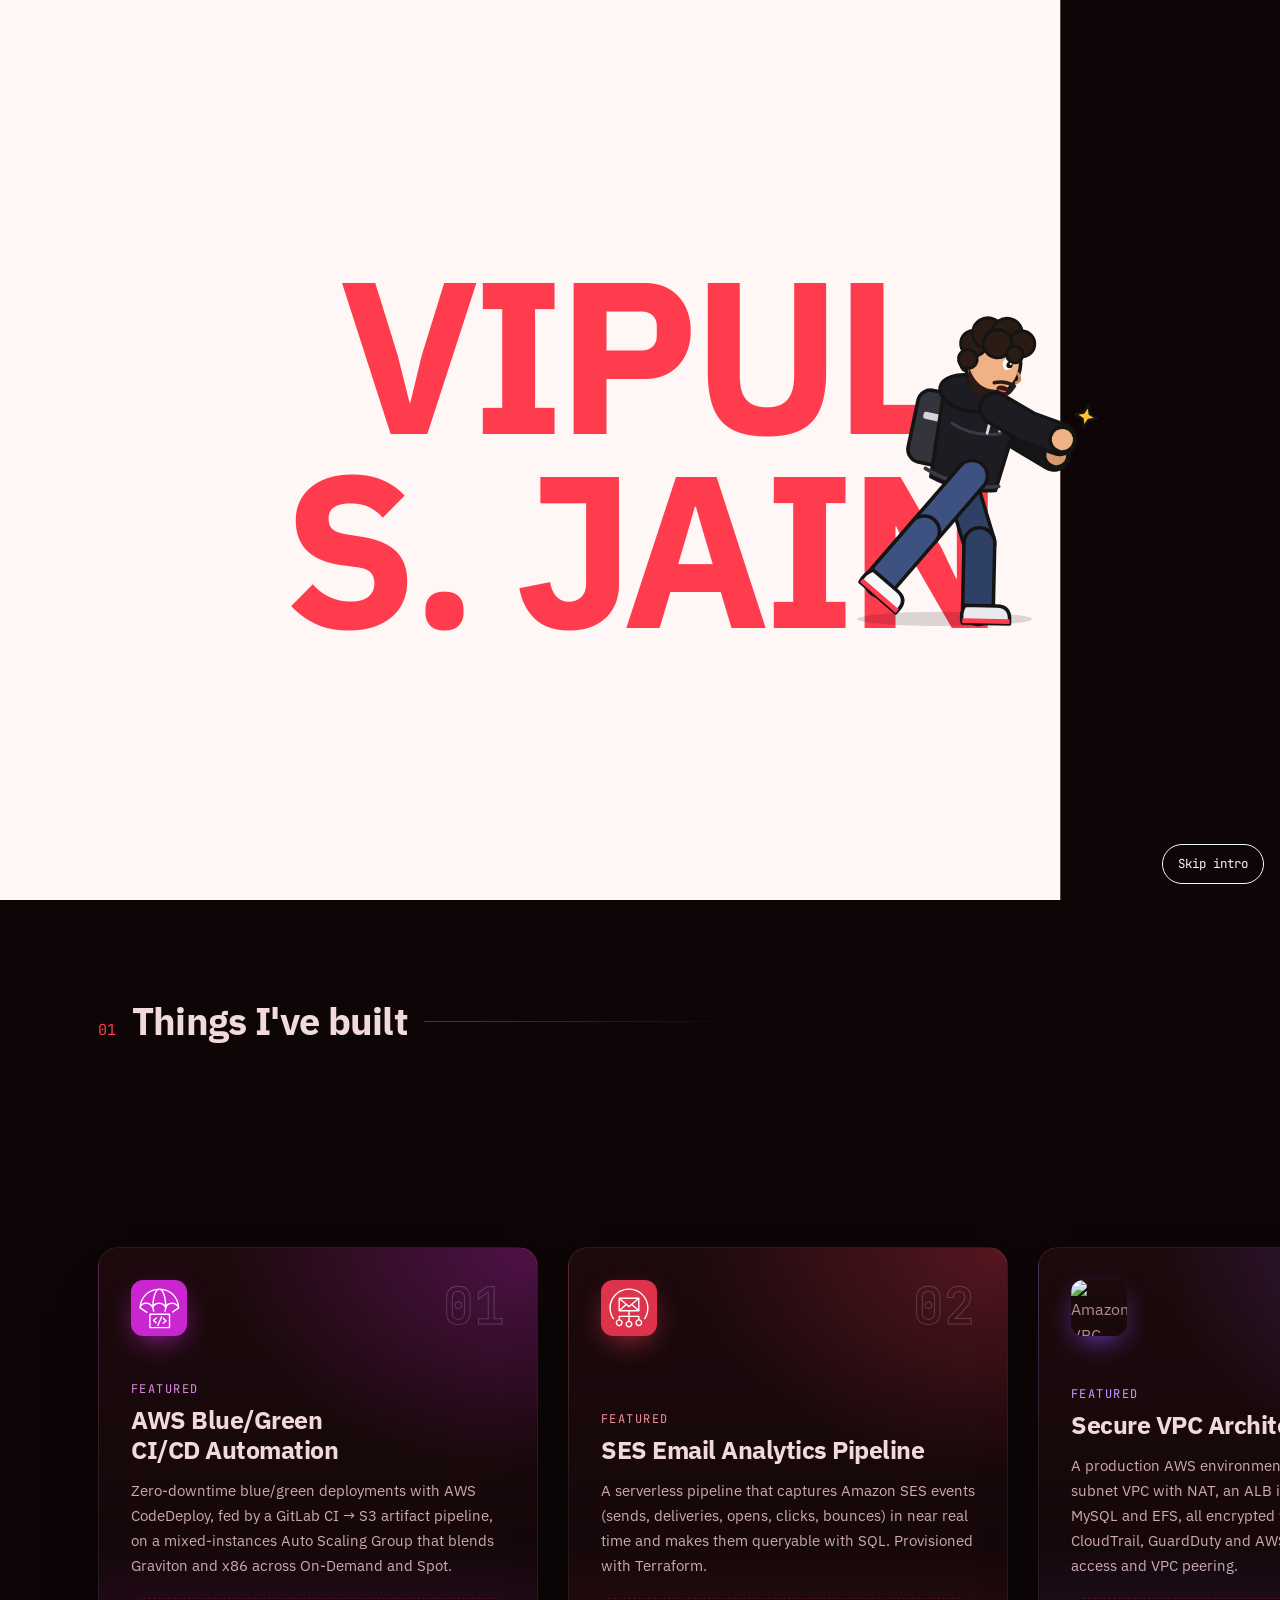
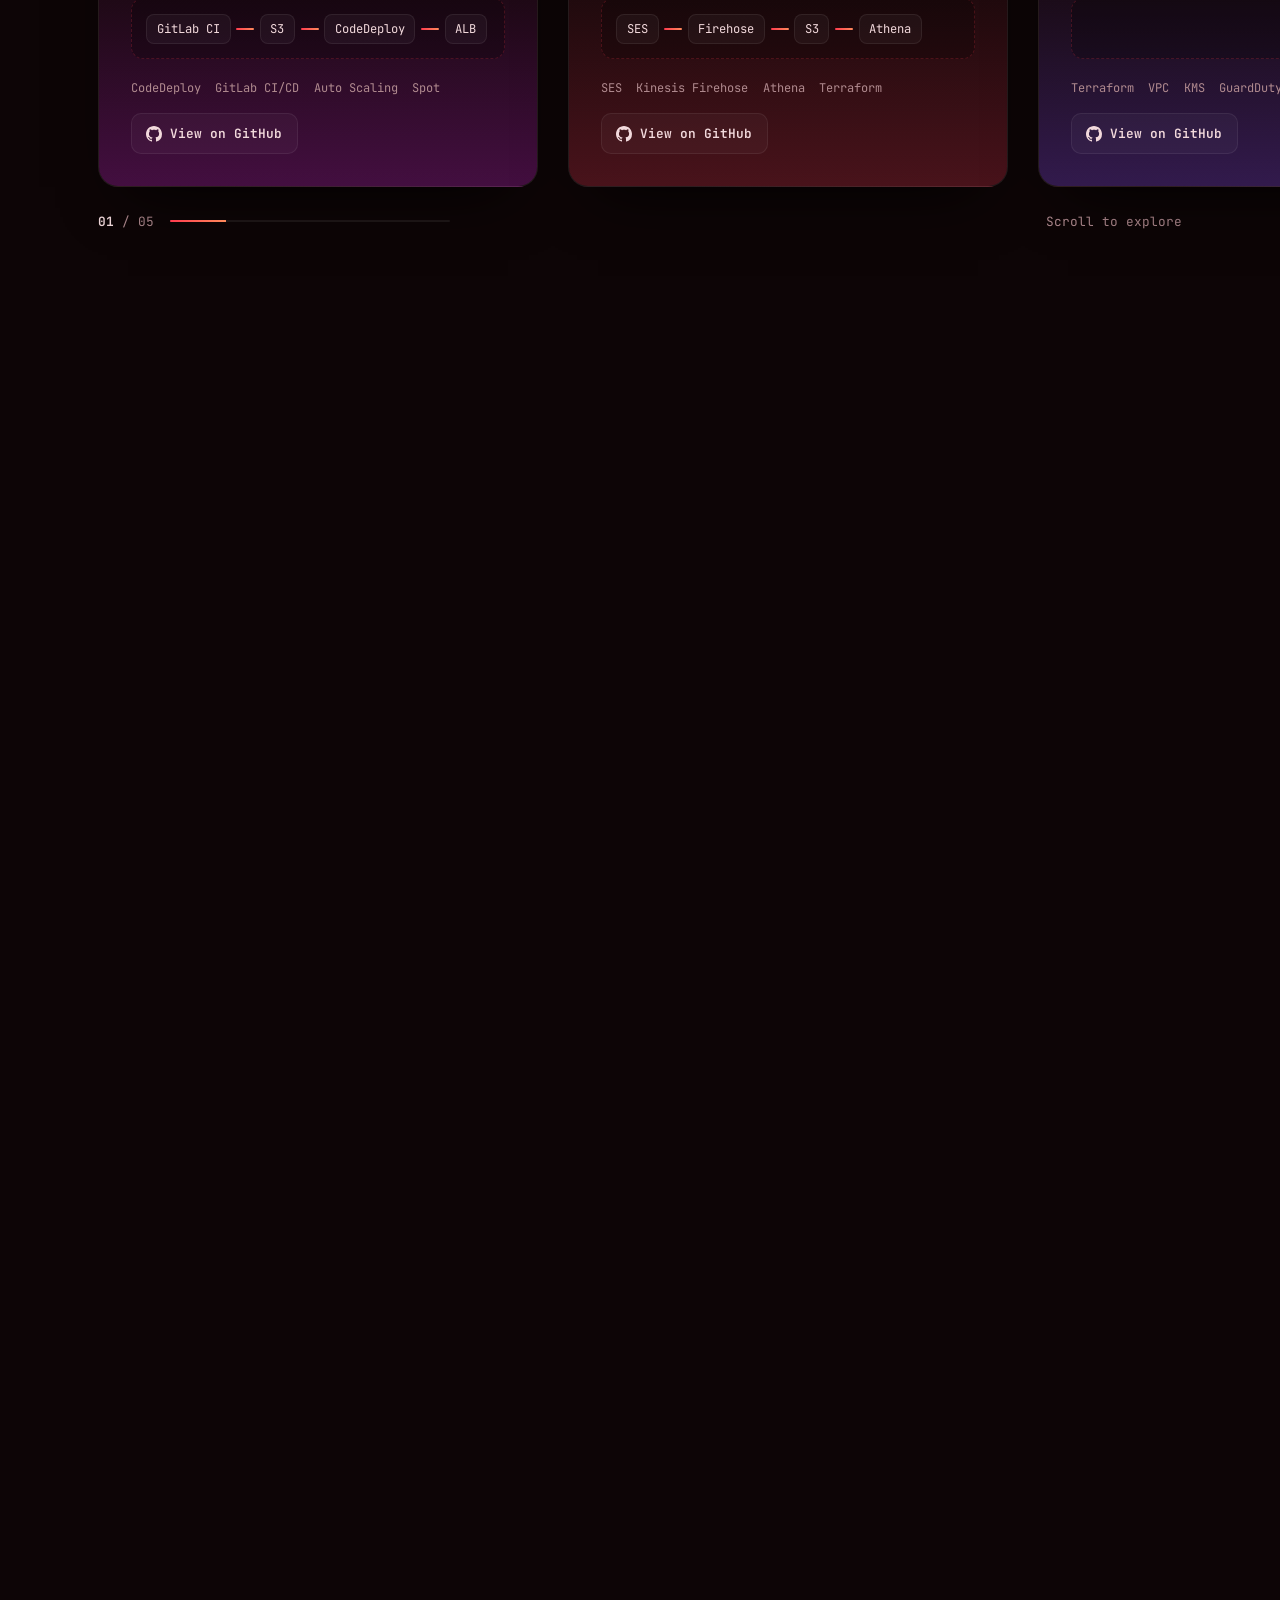
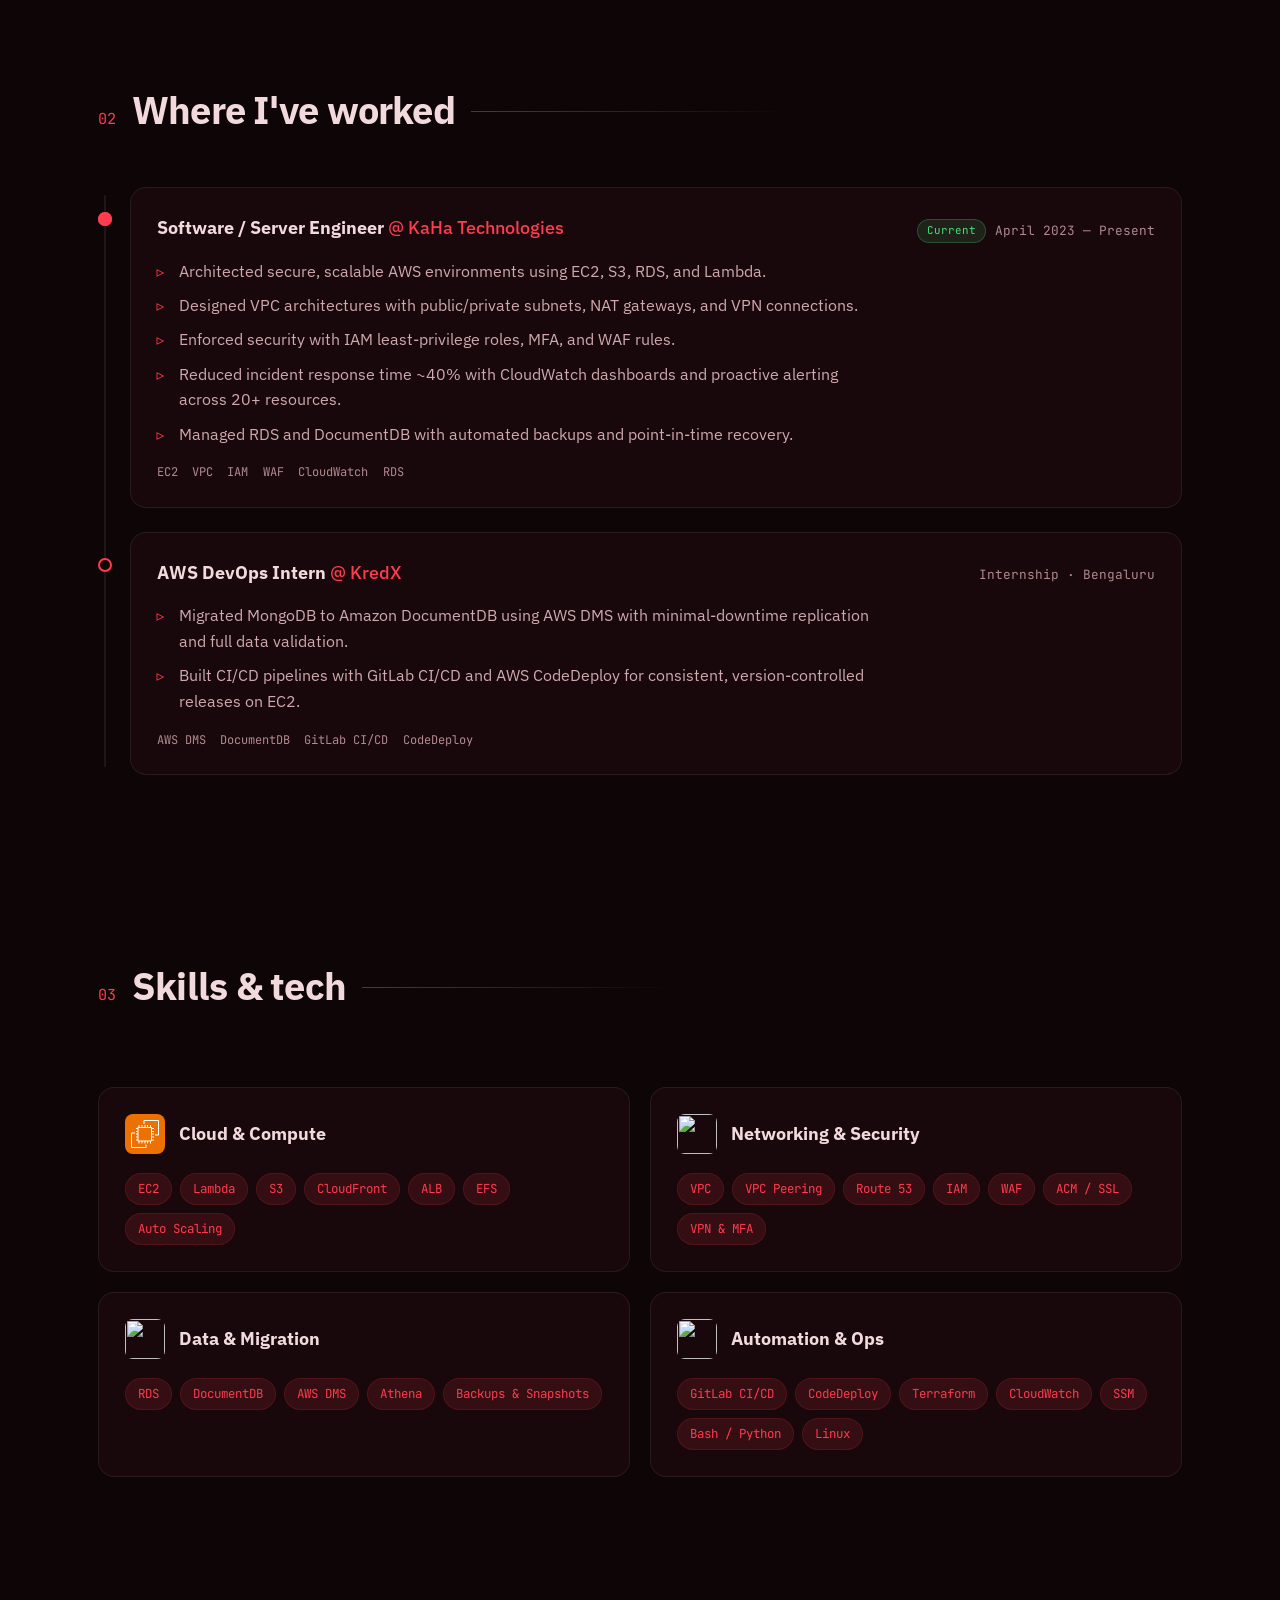
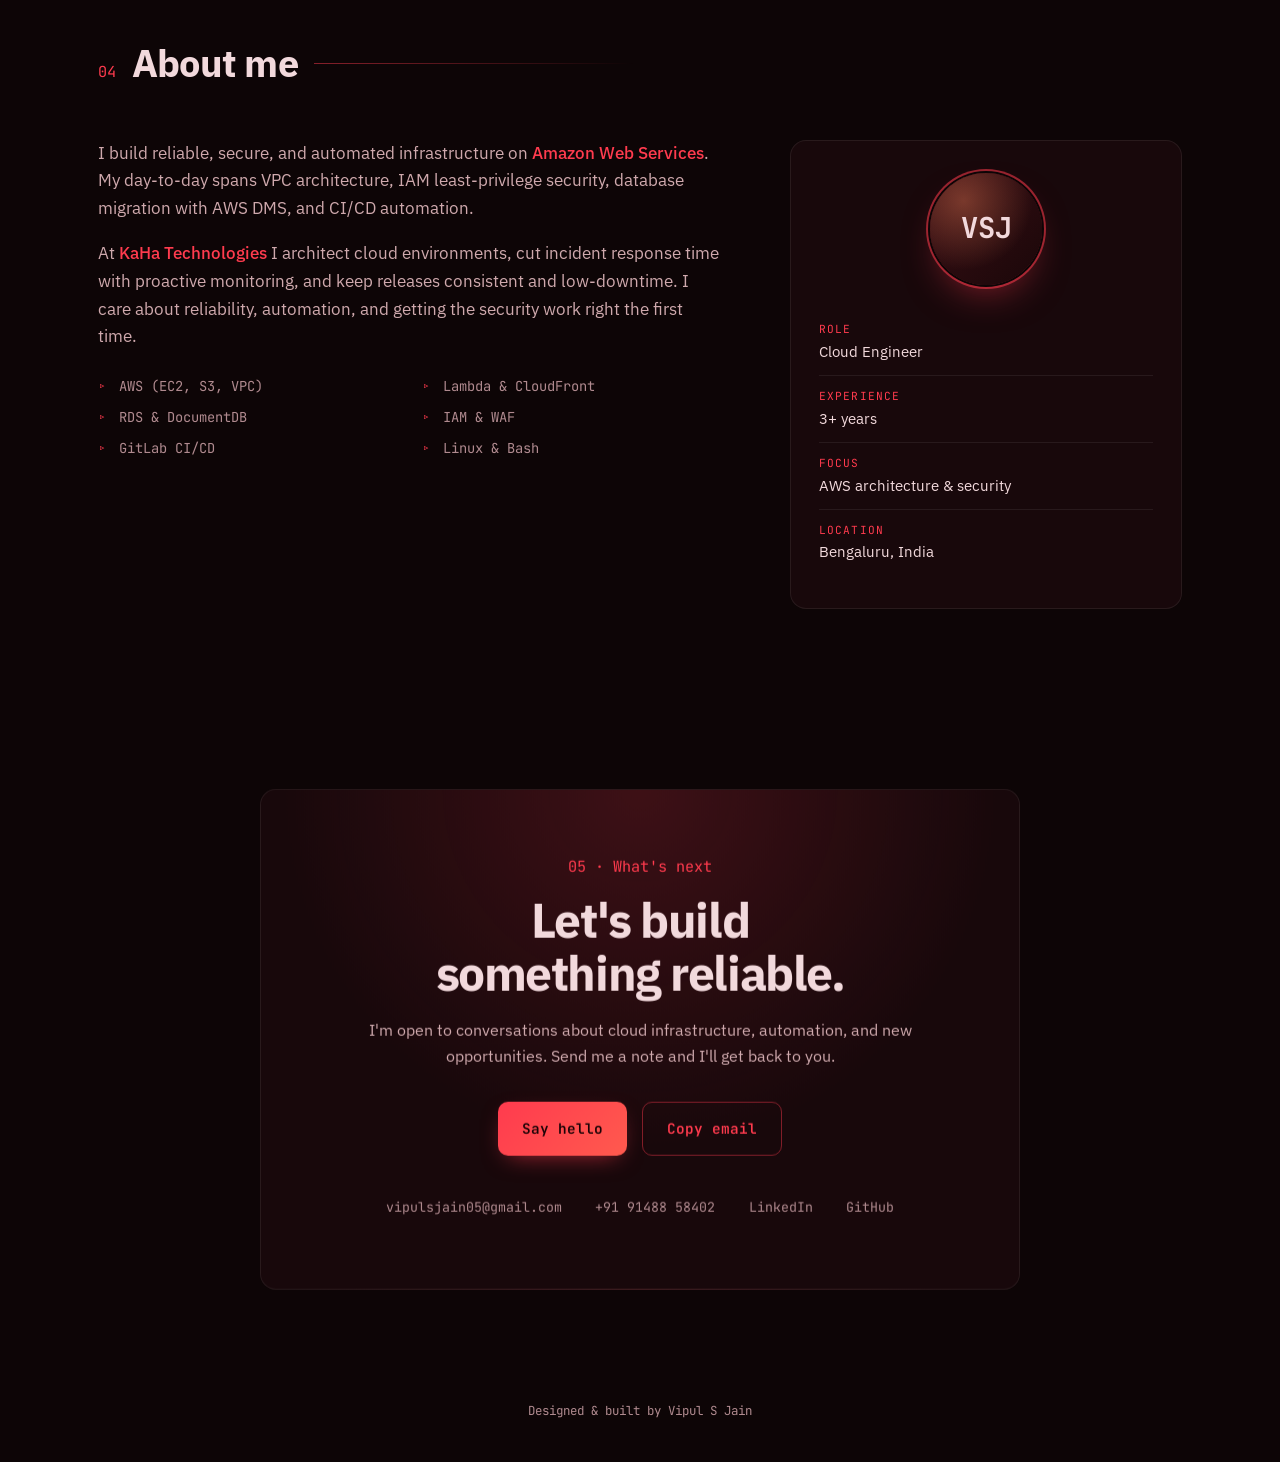
==== commit 777e284b: "Portfolio with new entry animation (test copy) Current main of vipul-portfolio plus the boy-pushing-" ====
--- a/index.html
+++ b/index.html
@@ -3,517 +3,481 @@
 <head>
   <meta charset="UTF-8" />
   <meta name="viewport" content="width=device-width, initial-scale=1.0" />
-  <meta name="description" content="Vipul S Jain — Cloud Engineer. AWS architecture, security and automation." />
-  <meta name="theme-color" content="#dcdcd8" />
+  <meta name="description" content="Vipul S Jain — Cloud Engineer specializing in AWS architecture, security, and automation." />
+  <meta name="theme-color" content="#0d0506" />
+  <link rel="canonical" href="https://vipul-s-j.github.io/vipul-portfolio/" />
+  <meta property="og:type" content="website" />
+  <meta property="og:site_name" content="Vipul S Jain" />
+  <meta property="og:title" content="Vipul S Jain — Cloud Engineer" />
+  <meta property="og:description" content="Cloud Engineer specializing in AWS architecture, security, and automation." />
+  <meta property="og:url" content="https://vipul-s-j.github.io/vipul-portfolio/" />
+  <meta property="og:image" content="https://vipul-s-j.github.io/vipul-portfolio/assets/og-image.jpg" />
+  <meta property="og:image:width" content="1200" />
+  <meta property="og:image:height" content="630" />
+  <meta property="og:image:alt" content="Vipul S Jain, Cloud Engineer: portfolio home page" />
+  <meta name="twitter:card" content="summary_large_image" />
+  <meta name="twitter:title" content="Vipul S Jain — Cloud Engineer" />
+  <meta name="twitter:description" content="Cloud Engineer specializing in AWS architecture, security, and automation." />
+  <meta name="twitter:image" content="https://vipul-s-j.github.io/vipul-portfolio/assets/og-image.jpg" />
+  <script type="application/ld+json">
+  {"@context":"https://schema.org","@type":"Person","name":"Vipul S Jain","jobTitle":"Cloud Engineer","url":"https://vipul-s-j.github.io/vipul-portfolio/","address":{"@type":"PostalAddress","addressLocality":"Bengaluru","addressCountry":"IN"},"sameAs":["https://github.com/Vipul-S-J","https://www.linkedin.com/in/vipul-s-patil-ban"]}
+  </script>
   <title>Vipul S Jain — Cloud Engineer</title>
   <script>
+    // Saved theme first (default is dark), so the page never flashes the wrong one
+    try { var t = localStorage.getItem('theme'); if (t === 'light' || t === 'dark') document.documentElement.dataset.theme = t; } catch (e) {}
     document.documentElement.classList.add('js');
-    window.__revealFallback = setTimeout(function () {
-      document.documentElement.classList.add('reveal-all');
-    }, 3500);
+    // Entry animation: once per session, never for reduced motion or deep links (?intro forces it)
+    (function () {
+      var root = document.documentElement, pending = false;
+      try {
+        var forced = /[?&]intro(=|&|$)/.test(location.search);
+        var calm = window.matchMedia('(prefers-reduced-motion: reduce)').matches;
+        var seen = sessionStorage.getItem('introSeen') === '1';
+        var deepLink = location.hash.length > 1;
+        pending = !calm && (forced || (!seen && !deepLink));
+      } catch (e) {}
+      if (pending) {
+        root.classList.add('intro-pending', 'intro-active');
+        // If the intro script never runs, don't leave the page covered
+        window.__introFallback = setTimeout(function () { root.classList.remove('intro-pending', 'intro-active'); }, 9000);
+      }
+      window.__revealFallback = setTimeout(function () {
+        root.classList.add('reveal-all');
+      }, pending ? 12500 : 3500);
+    })();
   </script>
   <link rel="preconnect" href="https://fonts.googleapis.com" />
   <link rel="preconnect" href="https://fonts.gstatic.com" crossorigin />
-  <link href="https://fonts.googleapis.com/css2?family=Archivo:wdth,wght@62..125,300..900&family=IBM+Plex+Mono:wght@400;500&display=swap" rel="stylesheet" />
-  <link rel="icon" href="data:image/svg+xml,%3Csvg xmlns='http://www.w3.org/2000/svg' viewBox='0 0 64 64'%3E%3Crect width='64' height='64' rx='14' fill='%230b0b0c'/%3E%3Ctext x='50%25' y='58%25' text-anchor='middle' dominant-baseline='middle' font-family='Arial Black,sans-serif' font-weight='900' font-size='34' fill='%23dcdcd8'%3EV%3C/text%3E%3C/svg%3E" />
+  <link href="https://fonts.googleapis.com/css2?family=IBM+Plex+Sans:wght@400;500;600;700&family=JetBrains+Mono:wght@400;500;600&display=swap" rel="stylesheet" />
+  <link rel="icon" href="data:image/svg+xml,%3Csvg xmlns='http://www.w3.org/2000/svg' viewBox='0 0 64 64'%3E%3Crect width='64' height='64' rx='14' fill='%230d0506'/%3E%3Ctext x='50%25' y='56%25' text-anchor='middle' dominant-baseline='middle' font-family='monospace' font-weight='700' font-size='30' fill='%23ff3b4e'%3EVJ%3C/text%3E%3C/svg%3E" />
   <link rel="stylesheet" href="styles.css" />
 </head>
 <body>
+  <div class="intro" id="intro" role="dialog" aria-modal="true" aria-label="Intro animation">
+    <div class="intro__title" aria-hidden="true"><span>Vipul</span><span>S. Jain</span></div>
+    <div class="intro__curtain" id="introCurtain"></div>
+    <div class="intro__boy" id="introBoy" aria-hidden="true">
+      <svg viewBox="0 0 220 320" width="100%" height="100%" focusable="false" overflow="visible">
+        <ellipse cx="108" cy="303" rx="74" ry="6" class="ib-shadow"/>
+        <g transform="rotate(12 100 300)">
+          <g id="ibBob">
+            <!-- backpack (behind the body) -->
+            <rect x="48" y="112" width="34" height="62" rx="11" class="ib-line" fill="#34343c"/>
+            <rect x="55" y="131" width="20" height="6" rx="2" fill="#d4d4dc"/>
+            <!-- far arm -->
+            <g id="ibArmB">
+              <path d="M108 122 L140 134 L169 144" class="ib-o"/>
+              <path d="M108 122 L140 134 L169 144" class="ib-sleeve ib-dim"/>
+              <circle cx="171" cy="144" r="10" class="ib-line" fill="#d9996f"/>
+            </g>
+            <!-- far leg -->
+            <g transform="translate(94 176)">
+              <g id="ibThighB">
+                <path d="M0 0 L0 62" class="ib-o"/><path d="M0 0 L0 62" class="ib-jeans ib-dim"/>
+                <g transform="translate(0 62)"><g id="ibShinB">
+                  <path d="M0 0 L0 56" class="ib-o"/><path d="M0 0 L0 56" class="ib-jeans ib-dim"/>
+                  <g transform="translate(0 56)"><path d="M-11 -3 L16 -3 Q27 -3 27 8 L27 12 L-13 12 Q-15 3 -11 -3 Z" class="ib-line" fill="#e9e9ee"/><rect x="-13" y="8" width="40" height="4" fill="#ff3b4e"/></g>
+                </g></g>
+              </g>
+            </g>
+            <!-- hoodie torso, hood and drawstrings -->
+            <path d="M68 114 Q100 100 134 114 L128 184 Q100 192 72 184 Z" class="ib-line" fill="#1c1c22"/>
+            <path d="M80 136 Q100 144 122 136" fill="none" stroke="#3a3a44" stroke-width="2.5" stroke-linecap="round"/>
+            <ellipse cx="90" cy="108" rx="26" ry="15" class="ib-line" fill="#1c1c22"/>
+            <path d="M112 112 L111 138 M120 112 L121 134" stroke="#d6d6de" stroke-width="2.4" stroke-linecap="round" fill="none"/>
+            <path d="M66 178 Q100 190 130 180" fill="none" stroke="#3a3a44" stroke-width="3" stroke-linecap="round"/>
+            <!-- head -->
+            <ellipse cx="82" cy="83" rx="5" ry="7" class="ib-line" fill="#e7a173"/>
+            <ellipse cx="104" cy="80" rx="23" ry="26" class="ib-line" fill="#f0b184"/>
+            <path d="M84 86 Q86 109 104 109 Q123 109 127 93 Q119 101 105 101 Q93 101 84 86 Z" fill="#2a1b15"/>
+            <path d="M108 95 Q116 91 125 94" fill="none" stroke="#2a1b15" stroke-width="3" stroke-linecap="round"/>
+            <ellipse cx="116" cy="99" rx="5.2" ry="3.2" fill="#3a1410"/><path d="M112 99.8 Q116 103 120 99.8" fill="#e35d5d"/>
+            <path d="M126 83 Q131 89 126 91" fill="none" stroke="#c98458" stroke-width="2.4" stroke-linecap="round"/>
+            <ellipse cx="116" cy="77" rx="4.4" ry="5.2" fill="#fff"/><circle cx="117.6" cy="77.6" r="2.7" fill="#1b1210"/><circle cx="118.4" cy="76.4" r=".9" fill="#fff"/>
+            <path d="M107 69 L125 64" stroke="#2a1b15" stroke-width="3.4" stroke-linecap="round"/>
+            <!-- curly hair -->
+            <g class="ib-hair">
+              <circle cx="84" cy="66" r="11"/><circle cx="94" cy="55" r="13"/><circle cx="110" cy="52" r="13"/>
+              <circle cx="124" cy="58" r="11"/><circle cx="82" cy="80" r="8"/><circle cx="104" cy="62" r="12"/>
+              <circle cx="120" cy="68" r="7"/>
+            </g>
+            <!-- sweat -->
+            <path class="ib-sweat ib-sweat--a" d="M72 64 q-4 7 0 10 q4 -3 0 -10z"/>
+            <path class="ib-sweat ib-sweat--b" d="M68 84 q-3 6 0 8 q3 -2 0 -8z"/>
+            <!-- near leg -->
+            <g transform="translate(106 176)">
+              <g id="ibThighF">
+                <path d="M0 0 L0 62" class="ib-o"/><path d="M0 0 L0 62" class="ib-jeans"/>
+                <g transform="translate(0 62)"><g id="ibShinF">
+                  <path d="M0 0 L0 56" class="ib-o"/><path d="M0 0 L0 56" class="ib-jeans"/>
+                  <g transform="translate(0 56)"><path d="M-11 -3 L16 -3 Q27 -3 27 8 L27 12 L-13 12 Q-15 3 -11 -3 Z" class="ib-line" fill="#f6f6f9"/><rect x="-13" y="8" width="40" height="4" fill="#ff3b4e"/></g>
+                </g></g>
+              </g>
+            </g>
+            <!-- near arm, hand flat on the screen -->
+            <g id="ibArmF">
+              <path d="M112 116 L142 126 L171 130" class="ib-o"/>
+              <path d="M112 116 L142 126 L171 130" class="ib-sleeve"/>
+              <circle cx="173" cy="130" r="10.5" class="ib-line" fill="#f0b184"/>
+              <path class="ib-spark" d="M186 104 l2.6 -7 l2.6 7 l7 2.6 l-7 2.6 l-2.6 7 l-2.6 -7 l-7 -2.6z"/>
+            </g>
+          </g>
+        </g>
+      </svg>
+    </div>
+    <button class="intro__skip" id="introSkip" type="button">Skip intro</button>
+  </div>
   <a class="skip-link" href="#main">Skip to content</a>
-  <div class="grain" aria-hidden="true"></div>
-
-  <!-- Masthead -->
-  <header class="masthead" id="masthead">
-    <a class="masthead__mark" href="#top">Vipul S Jain <sup>®</sup></a>
-    <p class="masthead__col">Volume 01<span>MMXXVI</span></p>
-    <p class="masthead__col masthead__col--right">Cloud, Code<span>&amp; Modern Infrastructure</span></p>
-    <button class="menu-btn" id="menuBtn" type="button" aria-expanded="false" aria-controls="menu" aria-label="Open menu">
+
+  <div class="scroll-progress" id="scrollProgress" aria-hidden="true"></div>
+  <div class="bg-grid" aria-hidden="true"></div>
+  <div class="bg-glow" id="bgGlow" aria-hidden="true"></div>
+
+  <!-- Navigation -->
+  <header class="nav" id="nav">
+    <a href="#home" class="nav__logo" aria-label="Vipul S Jain, back to top">VSJ<span>.</span></a>
+    <nav class="nav__links" id="navLinks" aria-label="Primary">
+      <a href="#projects">Projects</a>
+      <a href="#experience">Experience</a>
+      <a href="#skills">Skills</a>
+      <a href="#about">About</a>
+      <a href="#contact">Contact</a>
+      <span class="nav__indicator" id="navIndicator" aria-hidden="true"></span>
+    </nav>
+    <button class="cmdk-btn" id="cmdkOpen" type="button" aria-haspopup="dialog" aria-keyshortcuts="Control+K Meta+K" aria-label="Open command palette">
+      <svg viewBox="0 0 24 24" width="16" height="16" aria-hidden="true" fill="none" stroke="currentColor" stroke-width="2" stroke-linecap="round" stroke-linejoin="round"><circle cx="11" cy="11" r="7"/><path d="m20 20-3.5-3.5"/></svg>
+      <span class="cmdk-btn__text">Search</span>
+      <kbd id="cmdkHint">Ctrl K</kbd>
+    </button>
+    <button class="icon-btn theme-toggle" id="themeToggle" type="button" aria-label="Switch to light theme">
+      <svg class="i-moon" viewBox="0 0 24 24" width="19" height="19" aria-hidden="true" fill="none" stroke="currentColor" stroke-width="1.8" stroke-linecap="round" stroke-linejoin="round"><path d="M21 12.8A8.5 8.5 0 1 1 11.2 3a6.6 6.6 0 0 0 9.8 9.8z"/></svg>
+      <svg class="i-sun" viewBox="0 0 24 24" width="19" height="19" aria-hidden="true" fill="none" stroke="currentColor" stroke-width="1.8" stroke-linecap="round" stroke-linejoin="round"><circle cx="12" cy="12" r="4"/><path d="M12 2v2M12 20v2M4.9 4.9l1.4 1.4M17.7 17.7l1.4 1.4M2 12h2M20 12h2M4.9 19.1l1.4-1.4M17.7 6.3l1.4-1.4"/></svg>
+    </button>
+    <a class="nav__gh" href="https://github.com/Vipul-S-J" target="_blank" rel="noopener" aria-label="GitHub profile">
+      <svg viewBox="0 0 16 16" width="20" height="20" aria-hidden="true" fill="currentColor"><path d="M8 0C3.58 0 0 3.58 0 8c0 3.54 2.29 6.53 5.47 7.59.4.07.55-.17.55-.38 0-.19-.01-.82-.01-1.49-2.01.37-2.53-.49-2.69-.94-.09-.23-.48-.94-.82-1.13-.28-.15-.68-.52-.01-.53.63-.01 1.08.58 1.23.82.72 1.21 1.87.87 2.33.66.07-.52.28-.87.51-1.07-1.78-.2-3.64-.89-3.64-3.95 0-.87.31-1.59.82-2.15-.08-.2-.36-1.02.08-2.12 0 0 .67-.21 2.2.82.64-.18 1.32-.27 2-.27.68 0 1.36.09 2 .27 1.53-1.04 2.2-.82 2.2-.82.44 1.1.16 1.92.08 2.12.51.56.82 1.27.82 2.15 0 3.07-1.87 3.75-3.65 3.95.29.25.54.73.54 1.48 0 1.07-.01 1.93-.01 2.2 0 .21.15.46.55.38A8.01 8.01 0 0016 8c0-4.42-3.58-8-8-8z"/></svg>
+    </a>
+    <button class="nav__toggle" id="navToggle" aria-label="Open menu" aria-expanded="false" aria-controls="navLinks">
       <span></span><span></span><span></span>
     </button>
   </header>
 
-  <!-- Full-screen menu -->
-  <nav class="menu" id="menu" aria-label="Primary" hidden>
-    <ol class="menu__list">
-      <li><a href="#about"><span>01</span>About</a></li>
-      <li><a href="#work"><span>02</span>Selected work</a></li>
-      <li><a href="#experience"><span>03</span>Experience</a></li>
-      <li><a href="#skills"><span>04</span>Capabilities</a></li>
-      <li><a href="#contact"><span>05</span>Contact</a></li>
-    </ol>
-    <div class="menu__foot">
-      <a href="mailto:vipulsjain05@gmail.com">vipulsjain05@gmail.com</a>
-      <a href="https://www.linkedin.com/in/vipul-s-patil-ban" target="_blank" rel="noopener">LinkedIn</a>
-      <a href="https://github.com/Vipul-S-J" target="_blank" rel="noopener">GitHub</a>
-    </div>
-  </nav>
-
-  <main id="main" tabindex="-1">
+  <main id="main">
     <!-- Hero -->
-    <section class="hero" id="top" aria-labelledby="heroTitle">
-      <h1 class="wordmark" id="heroTitle">
-        <span class="sr-only">Vipul S Jain, Cloud Engineer</span>
-        <span class="wordmark__line" id="wordmark" aria-hidden="true"><span>V</span><span>I</span><span>P</span><span>U</span><span>L</span></span>
-      </h1>
-
-      <!-- The shadow figure (illustration, no photo) -->
-      <div class="figure" id="figure" aria-hidden="true">
-        <svg viewBox="0 0 800 1000" preserveAspectRatio="xMidYMax meet" focusable="false">
-          <defs>
-            <path id="cloakShape" d="M400 92 C 334 94 286 150 276 232 L 266 332 C 254 382 218 410 172 440 C 112 480 92 560 82 662 L 40 1000 L 760 1000 L 718 662 C 708 560 688 480 628 440 C 582 410 546 382 534 332 L 524 232 C 514 150 466 94 400 92 Z" />
-            <path id="hoodOpening" d="M400 168 C 360 168 334 204 331 254 C 329 304 356 348 400 356 C 444 348 471 304 469 254 C 466 204 440 168 400 168 Z" />
-            <linearGradient id="cloakFill" x1="0" y1="0" x2="0" y2="1">
-              <stop offset="0" stop-color="#1d1d20" />
-              <stop offset="0.5" stop-color="#0e0e10" />
-              <stop offset="1" stop-color="#050506" />
-            </linearGradient>
-            <radialGradient id="cloakSheen" cx="0.36" cy="0.34" r="0.62">
-              <stop offset="0" stop-color="#ffffff" stop-opacity="0.11" />
-              <stop offset="1" stop-color="#ffffff" stop-opacity="0" />
-            </radialGradient>
-            <radialGradient id="voidFill" cx="0.5" cy="0.46" r="0.62">
-              <stop offset="0" stop-color="#000000" />
-              <stop offset="0.78" stop-color="#030304" />
-              <stop offset="1" stop-color="#16161a" />
-            </radialGradient>
-            <linearGradient id="rimLight" x1="0" y1="0" x2="1" y2="0.3">
-              <stop offset="0" stop-color="#ffffff" stop-opacity="0.45" />
-              <stop offset="0.28" stop-color="#ffffff" stop-opacity="0" />
-              <stop offset="0.85" stop-color="#ffffff" stop-opacity="0" />
-              <stop offset="1" stop-color="#ffffff" stop-opacity="0.12" />
-            </linearGradient>
-            <linearGradient id="goldLine" x1="0" y1="0" x2="1" y2="1">
-              <stop offset="0" stop-color="#e9c77a" />
-              <stop offset="1" stop-color="#9c6f22" />
-            </linearGradient>
-            <linearGradient id="wing-secondary" x1="0" y1="0" x2="0" y2="1">
-              <stop offset="0" stop-color="#3a3a3f" /><stop offset="1" stop-color="#141417" />
-            </linearGradient>
-            <linearGradient id="wing-primary" x1="1" y1="0" x2="0" y2="1">
-              <stop offset="0" stop-color="#4a4a50" /><stop offset="1" stop-color="#18181b" />
-            </linearGradient>
-            <linearGradient id="wing-covert" x1="0" y1="0" x2="0" y2="1">
-              <stop offset="0" stop-color="#5e5e64" /><stop offset="1" stop-color="#2a2a2e" />
-            </linearGradient>
-            <linearGradient id="wing-lesser" x1="0" y1="0" x2="0" y2="1">
-              <stop offset="0" stop-color="#76767c" /><stop offset="1" stop-color="#3a3a3f" />
-            </linearGradient>
-            <filter id="castBlur" x="-30%" y="-30%" width="160%" height="160%"><feGaussianBlur stdDeviation="22" /></filter>
-            <filter id="foldBlur" x="-20%" y="-5%" width="140%" height="110%"><feGaussianBlur stdDeviation="5" /></filter>
-          </defs>
-
-          <!-- cast shadow on the wall, and on the floor -->
-          <use href="#cloakShape" class="figure__cast" transform="translate(58 26) skewX(-6)" fill="#000" opacity="0.26" filter="url(#castBlur)" />
-          <ellipse cx="400" cy="994" rx="380" ry="30" fill="#000" opacity="0.28" filter="url(#castBlur)" />
-
-          <!-- shadow wings, behind the body (left wing drawn, right wing mirrored) -->
-          <g class="wings" id="wings">
-            <g class="wing wing--left" id="wingLeft">
-              <g class="wing__flap">
-              <g transform="translate(292 372) scale(0.78) translate(-292 -372)">
-            <g class="wing__secondary" fill="url(#wing-secondary)" stroke="#ffffff" stroke-opacity="0.09" stroke-width="1.2">
-              <path d="M303.9 373.3 C297.6 512.7 271.2 643.8 246.1 678.5 C231.2 639.6 249.9 507.7 280.1 370.7Z" />
-              <path d="M292.8 350.1 C276.9 487.7 240.9 615.5 212.4 647.8 C199.3 607.9 227.4 478.7 268.1 345.6Z" />
-              <path d="M280.8 327.6 C255.6 465.7 210.3 592.3 178.6 622.8 C167.5 581.5 204.7 452.8 255.4 321.1Z" />
-              <path d="M267.1 305.6 C231.2 441.9 176.5 565.3 143.0 593.6 C135.6 551.6 182.5 425.6 242.8 297.5Z" />
-              <path d="M252.2 284.2 C207.1 412.6 145.0 527.2 110.9 552.1 C107.3 511.2 162.2 393.5 229.8 274.7Z" />
-              <path d="M236.5 263.0 C180.4 395.4 109.0 513.2 73.9 538.7 C74.6 496.4 139.5 375.4 216.0 253.0Z" />
-              <path d="M222.5 243.9 C161.8 372.1 84.1 483.6 44.7 504.7 C44.4 461.3 114.5 345.5 198.9 230.6Z" />
-              <path d="M204.9 224.1 C136.9 344.1 54.3 447.2 15.5 465.7 C19.0 424.1 94.9 316.6 183.9 210.3Z" />
-              <path d="M187.5 205.6 C106.0 328.1 10.8 431.9 -31.1 449.3 C-23.7 405.9 65.0 297.0 167.0 190.1Z" />
-              <path d="M169.8 187.7 C81.8 310.7 -20.0 413.9 -64.0 430.0 C-55.2 385.2 39.9 276.6 148.8 170.6Z" />
-              <path d="M150.6 170.0 C62.2 283.2 -38.8 376.5 -81.9 389.2 C-72.3 346.6 22.4 247.6 130.7 152.2Z" />
-              <path d="M129.6 152.3 C35.5 257.8 -68.8 344.2 -110.6 355.6 C-97.3 315.7 1.6 223.9 112.6 135.3Z" />
-              <path d="M109.7 137.4 C8.0 239.3 -104.1 319.6 -148.8 326.6 C-134.2 285.2 -27.8 198.3 91.8 116.9Z" />
-              <path d="M87.8 121.9 C-26.3 220.3 -148.9 296.3 -195.3 301.5 C-176.2 260.3 -58.8 177.5 71.5 100.5Z" />
-              <path d="M65.1 106.2 C-46.3 197.3 -165.2 267.0 -209.5 271.1 C-190.1 232.5 -75.8 156.3 50.4 85.7Z" />
-            </g>
-            <g fill="none" stroke="#ffffff" stroke-opacity="0.07" stroke-width="1">
-              <path d="M290.4 387.4 Q272.1 525.6 251.8 648.0" />
-              <path d="M277.7 362.9 Q249.4 498.4 220.2 618.0" />
-              <path d="M264.3 339.4 Q226.4 474.4 188.6 593.3" />
-              <path d="M250.0 316.4 Q201.9 448.6 155.2 564.8" />
-              <path d="M235.1 293.3 Q178.7 416.9 124.9 525.3" />
-              <path d="M219.3 272.3 Q152.9 399.7 90.2 511.1" />
-              <path d="M203.0 251.0 Q130.5 372.5 62.3 478.5" />
-              <path d="M186.0 230.0 Q107.5 343.1 34.3 441.4" />
-              <path d="M167.4 210.8 Q75.7 325.5 -9.3 424.9" />
-              <path d="M148.7 192.1 Q50.2 306.7 -40.8 405.6" />
-              <path d="M130.0 173.0 Q31.7 277.3 -58.8 367.2" />
-              <path d="M110.0 154.9 Q7.5 251.9 -86.6 335.3" />
-              <path d="M88.8 137.7 Q-21.9 229.3 -123.1 307.5" />
-              <path d="M66.4 121.3 Q-55.8 209.0 -167.1 283.4" />
-              <path d="M44.8 105.3 Q-74.0 186.1 -182.1 254.5" />
-            </g>
-            <g class="wing__primary" fill="url(#wing-primary)" stroke="#ffffff" stroke-opacity="0.09" stroke-width="1.2">
-              <path d="M-254.8 -19.9 C-373.7 -69.0 -478.6 -134.1 -500.8 -167.0 C-462.4 -168.0 -354.4 -109.3 -245.2 -40.1Z" />
-              <path d="M-220.6 -11.6 C-348.2 -47.2 -463.7 -100.4 -490.8 -130.7 C-451.9 -135.8 -334.1 -89.3 -213.6 -32.7Z" />
-              <path d="M-187.5 -3.5 C-320.4 -29.2 -443.0 -72.5 -473.8 -98.9 C-435.1 -105.8 -311.0 -68.9 -182.8 -23.4Z" />
-              <path d="M-156.2 6.7 C-288.1 -13.0 -410.3 -51.4 -441.3 -77.8 C-403.1 -87.5 -279.6 -55.9 -151.9 -14.8Z" />
-              <path d="M-124.7 17.0 C-260.3 12.2 -388.2 -12.5 -422.6 -35.2 C-385.2 -48.9 -256.7 -31.2 -122.9 -4.7Z" />
-              <path d="M-94.8 27.9 C-233.2 31.0 -364.9 13.8 -401.3 -6.7 C-364.1 -22.4 -232.2 -12.1 -94.3 6.4Z" />
-              <path d="M-65.0 39.2 C-206.8 60.0 -344.5 60.0 -384.4 45.1 C-348.1 25.3 -211.2 18.6 -67.2 18.5Z" />
-              <path d="M-36.7 51.9 C-172.5 83.3 -306.0 93.6 -346.1 81.1 C-312.6 58.1 -180.4 41.1 -40.6 30.8Z" />
-              <path d="M-9.2 64.6 C-141.1 107.2 -272.3 129.1 -312.9 120.7 C-281.6 95.6 -152.1 67.4 -14.8 44.7Z" />
-              <path d="M17.1 78.4 C-110.2 129.5 -238.4 159.9 -279.2 154.3 C-249.9 127.3 -123.9 90.6 10.3 59.0Z" />
-              <path d="M43.3 93.9 C-86.2 161.4 -219.0 206.6 -263.0 204.2 C-235.1 171.9 -105.4 120.1 33.7 73.2Z" />
-              <path d="M67.2 108.2 C-53.3 177.3 -177.3 226.1 -218.8 226.6 C-193.2 195.7 -72.1 141.0 57.7 90.1Z" />
-              <path d="M91.0 123.7 C-27.2 209.3 -150.9 275.1 -193.3 281.8 C-169.4 247.7 -49.2 176.6 80.0 107.3Z" />
-            </g>
-            <g fill="none" stroke="#ffffff" stroke-opacity="0.07" stroke-width="1">
-              <path d="M-262.9 -36.1 Q-376.9 -95.3 -476.2 -152.2" />
-              <path d="M-231.1 -26.8 Q-355.1 -72.9 -463.9 -118.6" />
-              <path d="M-199.8 -16.9 Q-330.3 -52.5 -445.3 -89.0" />
-              <path d="M-168.6 -6.9 Q-298.4 -37.3 -412.8 -69.1" />
-              <path d="M-138.8 4.9 Q-273.5 -10.8 -392.8 -29.7" />
-              <path d="M-109.9 16.8 Q-248.0 9.1 -370.7 -2.9" />
-              <path d="M-81.9 30.6 Q-224.9 40.9 -352.5 44.9" />
-              <path d="M-53.8 44.2 Q-191.7 65.0 -315.1 78.5" />
-              <path d="M-26.8 58.8 Q-161.4 91.4 -282.4 115.5" />
-              <path d="M-0.6 73.8 Q-131.5 115.1 -249.4 147.1" />
-              <path d="M23.8 90.4 Q-110.5 147.6 -232.2 193.5" />
-              <path d="M48.8 106.3 Q-76.4 166.3 -190.0 215.1" />
-              <path d="M72.1 124.6 Q-51.6 202.0 -164.6 266.4" />
-            </g>
-            <g class="wing__covert" fill="url(#wing-covert)" stroke="#ffffff" stroke-opacity="0.09" stroke-width="1.2">
-              <path d="M-231.6 -7.0 C-310.0 -28.9 -379.1 -65.2 -393.0 -89.4 C-367.2 -96.6 -295.9 -66.2 -224.6 -25.6Z" />
-              <path d="M-191.3 3.7 C-272.0 -8.1 -345.2 -35.7 -362.0 -58.3 C-337.2 -69.0 -262.4 -47.7 -186.5 -16.1Z" />
-              <path d="M-152.9 14.8 C-230.7 7.0 -302.0 -16.5 -319.0 -37.8 C-295.5 -49.4 -223.0 -32.2 -149.0 -4.7Z" />
-              <path d="M-115.1 28.8 C-195.5 32.5 -271.1 17.7 -291.1 -3.8 C-268.7 -20.7 -192.5 -13.2 -113.6 6.0Z" />
-              <path d="M-79.0 42.1 C-154.4 51.3 -226.7 42.5 -247.0 23.1 C-227.0 5.0 -154.8 6.8 -79.1 19.8Z" />
-              <path d="M-44.3 56.0 C-122.8 69.3 -198.9 65.0 -221.3 48.0 C-201.4 29.9 -125.7 27.5 -45.8 35.1Z" />
-              <path d="M-10.9 73.3 C-84.2 92.5 -156.8 92.2 -179.4 73.9 C-162.0 52.1 -90.5 44.8 -14.0 49.4Z" />
-              <path d="M21.2 87.9 C-55.8 113.7 -133.2 122.3 -158.3 110.1 C-141.0 89.8 -65.0 75.0 16.6 68.6Z" />
-              <path d="M52.8 107.6 C-13.9 140.2 -83.5 153.8 -108.8 140.4 C-96.4 116.0 -29.2 95.1 45.1 85.0Z" />
-              <path d="M81.8 124.8 C11.4 164.4 -62.7 187.1 -89.6 179.5 C-76.6 155.9 -5.2 127.3 73.5 106.2Z" />
-              <path d="M110.2 144.9 C44.1 191.1 -27.3 220.5 -55.0 215.0 C-44.6 190.0 23.6 154.8 99.9 126.7Z" />
-              <path d="M137.2 166.9 C76.8 215.5 9.5 246.7 -18.6 240.7 C-11.0 214.3 52.4 176.9 125.0 147.6Z" />
-              <path d="M162.6 187.8 C108.0 243.9 45.1 284.7 17.4 284.0 C22.5 257.9 81.2 212.1 149.1 171.9Z" />
-              <path d="M186.4 210.7 C138.7 268.9 81.7 312.9 55.0 314.5 C57.8 289.0 110.3 240.3 172.2 196.4Z" />
-              <path d="M209.0 235.7 C160.2 297.8 101.3 345.5 73.4 347.8 C75.8 321.0 129.9 268.7 193.8 221.1Z" />
-              <path d="M231.4 261.8 C188.7 329.4 133.2 382.3 103.7 385.7 C102.2 357.3 151.8 299.7 213.0 246.9Z" />
-              <path d="M251.7 287.9 C219.7 354.8 173.6 408.6 145.4 413.7 C139.9 386.8 179.7 328.9 231.7 275.0Z" />
-              <path d="M269.5 314.9 C242.2 383.5 201.0 441.0 174.9 449.1 C168.7 423.6 203.8 362.9 250.2 304.6Z" />
-              <path d="M286.4 342.8 C264.8 420.0 228.4 487.6 203.7 500.8 C195.9 475.0 226.1 405.0 267.0 335.3Z" />
-              <path d="M302.0 372.5 C288.4 446.7 259.5 512.9 236.6 527.0 C226.5 503.2 249.1 435.2 282.4 366.7Z" />
-            </g>
-            <g fill="none" stroke="#ffffff" stroke-opacity="0.07" stroke-width="1">
-              <path d="M-236.5 -19.5 Q-311.4 -50.7 -376.8 -81.3" />
-              <path d="M-197.6 -8.3 Q-276.0 -30.1 -344.9 -52.3" />
-              <path d="M-159.4 3.4 Q-235.4 -14.3 -302.3 -32.8" />
-              <path d="M-123.2 16.8 Q-202.9 9.0 -273.5 -0.8" />
-              <path d="M-87.4 31.0 Q-163.0 29.1 -230.2 24.6" />
-              <path d="M-53.8 46.2 Q-133.0 49.0 -203.6 48.6" />
-              <path d="M-20.7 62.4 Q-95.6 69.7 -162.6 73.4" />
-              <path d="M10.2 80.3 Q-69.2 96.4 -140.4 107.7" />
-              <path d="M41.2 98.9 Q-29.3 120.3 -92.8 136.7" />
-              <path d="M69.5 119.1 Q-5.1 149.5 -72.5 173.8" />
-              <path d="M97.3 140.2 Q26.1 177.3 -38.6 207.7" />
-              <path d="M123.9 161.8 Q57.4 200.8 -3.2 233.0" />
-              <path d="M149.2 185.4 Q88.0 233.6 31.7 274.2" />
-              <path d="M173.4 209.4 Q118.6 260.5 68.0 303.9" />
-              <path d="M195.3 234.7 Q139.0 289.6 86.8 336.4" />
-              <path d="M216.6 261.2 Q164.7 321.4 116.2 373.1" />
-              <path d="M237.2 288.3 Q195.3 348.7 155.7 400.9" />
-              <path d="M256.0 316.9 Q219.1 380.4 184.0 435.5" />
-              <path d="M273.5 347.4 Q242.2 420.8 211.7 484.9" />
-              <path d="M289.9 377.6 Q266.4 448.9 242.9 511.5" />
-            </g>
-            <g class="wing__lesser" fill="url(#wing-lesser)" stroke="#ffffff" stroke-opacity="0.09" stroke-width="1.2">
-              <path d="M-218.5 -12.0 C-257.3 -15.7 -291.3 -30.7 -297.9 -46.2 C-284.9 -55.6 -249.6 -45.4 -214.7 -26.9Z" />
-              <path d="M-186.6 -3.3 C-225.7 -4.2 -260.9 -16.9 -268.5 -32.2 C-256.1 -42.7 -220.0 -34.9 -183.8 -18.6Z" />
-              <path d="M-156.1 7.3 C-197.7 8.2 -235.3 -4.6 -243.6 -22.1 C-230.5 -35.1 -191.9 -28.0 -153.2 -10.9Z" />
-              <path d="M-126.0 17.0 C-164.7 19.8 -200.1 9.1 -208.4 -7.6 C-196.5 -20.8 -160.5 -15.7 -123.9 -0.7Z" />
-              <path d="M-96.6 27.6 C-138.5 32.5 -177.9 23.7 -188.2 7.8 C-176.4 -5.8 -136.7 -2.7 -95.6 10.0Z" />
-              <path d="M-67.5 39.3 C-107.9 49.5 -147.5 45.5 -159.5 30.5 C-149.6 15.2 -110.4 13.4 -68.8 21.2Z" />
-              <path d="M-40.0 50.7 C-79.4 62.3 -118.6 60.6 -131.1 47.4 C-122.0 32.7 -83.5 29.1 -42.0 34.1Z" />
-              <path d="M-13.2 63.3 C-52.0 77.3 -91.4 78.3 -104.7 66.3 C-96.5 51.4 -58.1 45.3 -16.3 47.3Z" />
-              <path d="M12.9 77.2 C-22.9 94.1 -60.4 97.7 -74.3 86.0 C-67.9 69.9 -31.8 61.0 8.4 60.7Z" />
-              <path d="M37.6 91.9 C2.0 109.7 -35.7 113.6 -49.9 101.5 C-43.8 84.7 -7.7 75.3 32.7 74.7Z" />
-              <path d="M61.8 106.4 C27.0 126.8 -10.9 134.0 -26.0 123.8 C-20.9 107.2 15.1 94.9 55.8 90.5Z" />
-              <path d="M85.2 122.3 C53.6 144.6 17.8 153.9 2.3 144.2 C5.7 127.0 39.1 112.7 78.0 106.3Z" />
-              <path d="M107.1 138.1 C74.7 161.1 38.3 171.9 22.8 164.0 C26.6 147.9 60.7 132.4 100.1 123.8Z" />
-              <path d="M129.3 155.9 C99.6 182.8 64.2 196.8 47.1 189.0 C48.4 171.2 80.9 152.2 120.0 140.7Z" />
-              <path d="M149.5 172.7 C121.4 201.2 87.3 218.6 70.6 213.8 C71.6 197.3 102.7 175.8 140.2 160.0Z" />
-              <path d="M169.9 192.5 C143.0 223.4 108.6 241.9 90.3 236.0 C89.5 217.6 120.2 194.4 158.5 178.0Z" />
-              <path d="M189.1 211.6 C164.8 245.0 131.9 266.6 112.9 262.1 C110.4 243.7 139.2 217.7 176.3 198.0Z" />
-              <path d="M206.0 230.7 C183.7 262.4 153.6 284.0 136.5 281.4 C134.6 265.0 161.0 239.9 194.7 219.5Z" />
-              <path d="M223.3 251.5 C202.8 285.6 173.5 309.9 155.8 308.5 C152.6 291.9 177.9 264.1 210.9 240.8Z" />
-              <path d="M239.5 273.1 C221.1 307.4 193.5 332.4 175.9 331.6 C171.7 315.3 195.1 287.0 226.5 262.9Z" />
-              <path d="M255.1 295.0 C241.0 329.8 216.8 356.3 199.3 356.8 C193.2 341.2 212.9 311.9 241.0 286.0Z" />
-              <path d="M270.3 318.2 C258.7 355.8 235.4 385.2 216.5 386.8 C208.3 370.6 226.4 338.4 254.2 309.5Z" />
-              <path d="M283.0 341.7 C271.2 379.1 248.6 408.9 231.0 411.4 C223.7 396.0 241.5 363.7 268.1 334.0Z" />
-              <path d="M296.6 366.3 C288.2 405.0 267.4 436.4 248.4 439.4 C238.6 423.8 254.0 390.1 279.5 358.9Z" />
-            </g>
-            <g fill="none" stroke="#ffffff" stroke-opacity="0.07" stroke-width="1">
-              <path d="M-220.7 -20.5 Q-257.6 -31.6 -289.9 -43.1" />
-              <path d="M-189.4 -11.8 Q-227.1 -20.3 -260.3 -29.6" />
-              <path d="M-159.1 -2.5 Q-199.3 -10.6 -234.8 -19.6" />
-              <path d="M-129.1 7.6 Q-166.8 1.6 -200.1 -5.5" />
-              <path d="M-100.7 18.6 Q-142.2 14.7 -179.0 9.4" />
-              <path d="M-72.7 30.6 Q-113.7 31.7 -150.4 31.0" />
-              <path d="M-45.5 42.9 Q-85.9 46.3 -122.0 47.4" />
-              <path d="M-19.2 56.1 Q-59.5 62.1 -95.6 65.7" />
-              <path d="M6.5 70.1 Q-31.5 78.7 -65.7 84.7" />
-              <path d="M31.0 84.5 Q-7.0 93.7 -41.3 100.1" />
-              <path d="M54.7 100.0 Q16.9 112.4 -17.3 121.7" />
-              <path d="M77.8 116.1 Q42.5 130.4 10.4 141.6" />
-              <path d="M99.6 132.9 Q63.8 148.6 31.1 161.1" />
-              <path d="M120.9 150.6 Q86.5 169.8 55.1 185.4" />
-              <path d="M141.3 169.0 Q108.5 191.1 78.3 209.4" />
-              <path d="M160.7 188.0 Q128.1 211.7 98.0 231.3" />
-              <path d="M179.4 207.9 Q148.7 234.5 120.2 256.8" />
-              <path d="M197.3 228.1 Q169.3 254.1 143.3 276.1" />
-              <path d="M214.3 249.5 Q187.5 278.2 162.3 302.5" />
-              <path d="M230.4 271.3 Q205.5 300.6 182.0 325.5" />
-              <path d="M245.8 294.0 Q224.7 324.3 204.6 350.4" />
-              <path d="M260.2 317.6 Q240.5 350.9 221.5 379.7" />
-              <path d="M273.6 341.6 Q254.4 375.2 235.8 404.2" />
-              <path d="M286.3 366.6 Q269.4 401.5 252.8 431.9" />
-            </g>
-            <path d="M292.0 372.0 L277.2 341.4 L261.0 311.8 L243.6 283.4 L224.9 256.1 L204.9 229.9 L183.6 204.8 L161.0 180.8 L137.1 157.9 L112.0 136.2 L85.5 115.5 L57.8 96.0 L28.7 77.5 L-1.6 60.2 L-33.2 44.0 L-66.1 28.9 L-100.3 14.9 L-135.8 2.0 L-172.6 -9.8 L-210.6 -20.4 L-250.0 -30.0" fill="none" stroke="#ffffff" stroke-opacity="0.18" stroke-width="3" stroke-linecap="round" />
-              </g>
-              </g>
-            </g>
-            <g class="wing wing--right" transform="translate(800 0) scale(-1 1)">
-              <use href="#wingLeft" />
-            </g>
-          </g>
-
-          <!-- body -->
-          <use href="#cloakShape" fill="url(#cloakFill)" />
-          <use href="#cloakShape" fill="url(#cloakSheen)" />
-
-          <!-- cloak folds -->
-          <g fill="none" stroke-linecap="round" filter="url(#foldBlur)">
-            <path d="M318 470 C 292 620 270 800 236 1000" stroke="#2b2b30" stroke-width="16" opacity="0.6" />
-            <path d="M372 560 C 362 700 352 860 340 1000" stroke="#232327" stroke-width="12" opacity="0.55" />
-            <path d="M470 520 C 488 680 500 840 520 1000" stroke="#1f1f23" stroke-width="14" opacity="0.5" />
-            <path d="M560 470 C 590 620 612 800 646 1000" stroke="#262629" stroke-width="12" opacity="0.45" />
-            <path d="M226 470 C 196 520 170 600 152 700" stroke="#303035" stroke-width="10" opacity="0.5" />
-          </g>
-
-          <!-- hood opening: the dark face void -->
-          <use href="#hoodOpening" fill="url(#voidFill)" />
-          <path d="M338 236 C 350 196 374 172 400 170 C 426 172 450 196 462 236" fill="none" stroke="#ffffff" stroke-opacity="0.14" stroke-width="3" stroke-linecap="round" />
-
-          <!-- rim light along the silhouette -->
-          <use href="#cloakShape" fill="none" stroke="url(#rimLight)" stroke-width="3" />
-
-          <!-- gold sigil on the chest -->
-          <g class="sigil" id="sigil" transform="translate(400 540)">
-            <g class="sigil__spin">
-              <line x1="22.0" y1="0.0" x2="78.0" y2="0.0" stroke="url(#goldLine)" stroke-width="2.2" stroke-linecap="round" />
-              <line x1="21.6" y1="4.3" x2="39.2" y2="7.8" stroke="url(#goldLine)" stroke-width="1.3" stroke-linecap="round" />
-              <line x1="20.3" y1="8.4" x2="53.6" y2="22.2" stroke="url(#goldLine)" stroke-width="1.3" stroke-linecap="round" />
-              <line x1="18.3" y1="12.2" x2="33.3" y2="22.2" stroke="url(#goldLine)" stroke-width="1.3" stroke-linecap="round" />
-              <line x1="15.6" y1="15.6" x2="55.2" y2="55.2" stroke="url(#goldLine)" stroke-width="2.2" stroke-linecap="round" />
-              <line x1="12.2" y1="18.3" x2="22.2" y2="33.3" stroke="url(#goldLine)" stroke-width="1.3" stroke-linecap="round" />
-              <line x1="8.4" y1="20.3" x2="22.2" y2="53.6" stroke="url(#goldLine)" stroke-width="1.3" stroke-linecap="round" />
-              <line x1="4.3" y1="21.6" x2="7.8" y2="39.2" stroke="url(#goldLine)" stroke-width="1.3" stroke-linecap="round" />
-              <line x1="0.0" y1="22.0" x2="0.0" y2="78.0" stroke="url(#goldLine)" stroke-width="2.2" stroke-linecap="round" />
-              <line x1="-4.3" y1="21.6" x2="-7.8" y2="39.2" stroke="url(#goldLine)" stroke-width="1.3" stroke-linecap="round" />
-              <line x1="-8.4" y1="20.3" x2="-22.2" y2="53.6" stroke="url(#goldLine)" stroke-width="1.3" stroke-linecap="round" />
-              <line x1="-12.2" y1="18.3" x2="-22.2" y2="33.3" stroke="url(#goldLine)" stroke-width="1.3" stroke-linecap="round" />
-              <line x1="-15.6" y1="15.6" x2="-55.2" y2="55.2" stroke="url(#goldLine)" stroke-width="2.2" stroke-linecap="round" />
-              <line x1="-18.3" y1="12.2" x2="-33.3" y2="22.2" stroke="url(#goldLine)" stroke-width="1.3" stroke-linecap="round" />
-              <line x1="-20.3" y1="8.4" x2="-53.6" y2="22.2" stroke="url(#goldLine)" stroke-width="1.3" stroke-linecap="round" />
-              <line x1="-21.6" y1="4.3" x2="-39.2" y2="7.8" stroke="url(#goldLine)" stroke-width="1.3" stroke-linecap="round" />
-              <line x1="-22.0" y1="0.0" x2="-78.0" y2="0.0" stroke="url(#goldLine)" stroke-width="2.2" stroke-linecap="round" />
-              <line x1="-21.6" y1="-4.3" x2="-39.2" y2="-7.8" stroke="url(#goldLine)" stroke-width="1.3" stroke-linecap="round" />
-              <line x1="-20.3" y1="-8.4" x2="-53.6" y2="-22.2" stroke="url(#goldLine)" stroke-width="1.3" stroke-linecap="round" />
-              <line x1="-18.3" y1="-12.2" x2="-33.3" y2="-22.2" stroke="url(#goldLine)" stroke-width="1.3" stroke-linecap="round" />
-              <line x1="-15.6" y1="-15.6" x2="-55.2" y2="-55.2" stroke="url(#goldLine)" stroke-width="2.2" stroke-linecap="round" />
-              <line x1="-12.2" y1="-18.3" x2="-22.2" y2="-33.3" stroke="url(#goldLine)" stroke-width="1.3" stroke-linecap="round" />
-              <line x1="-8.4" y1="-20.3" x2="-22.2" y2="-53.6" stroke="url(#goldLine)" stroke-width="1.3" stroke-linecap="round" />
-              <line x1="-4.3" y1="-21.6" x2="-7.8" y2="-39.2" stroke="url(#goldLine)" stroke-width="1.3" stroke-linecap="round" />
-              <line x1="-0.0" y1="-22.0" x2="-0.0" y2="-78.0" stroke="url(#goldLine)" stroke-width="2.2" stroke-linecap="round" />
-              <line x1="4.3" y1="-21.6" x2="7.8" y2="-39.2" stroke="url(#goldLine)" stroke-width="1.3" stroke-linecap="round" />
-              <line x1="8.4" y1="-20.3" x2="22.2" y2="-53.6" stroke="url(#goldLine)" stroke-width="1.3" stroke-linecap="round" />
-              <line x1="12.2" y1="-18.3" x2="22.2" y2="-33.3" stroke="url(#goldLine)" stroke-width="1.3" stroke-linecap="round" />
-              <line x1="15.6" y1="-15.6" x2="55.2" y2="-55.2" stroke="url(#goldLine)" stroke-width="2.2" stroke-linecap="round" />
-              <line x1="18.3" y1="-12.2" x2="33.3" y2="-22.2" stroke="url(#goldLine)" stroke-width="1.3" stroke-linecap="round" />
-              <line x1="20.3" y1="-8.4" x2="53.6" y2="-22.2" stroke="url(#goldLine)" stroke-width="1.3" stroke-linecap="round" />
-              <line x1="21.6" y1="-4.3" x2="39.2" y2="-7.8" stroke="url(#goldLine)" stroke-width="1.3" stroke-linecap="round" />
-            </g>
-            <circle r="9" fill="url(#goldLine)" />
-            <circle r="16" fill="none" stroke="url(#goldLine)" stroke-width="1.2" opacity="0.8" />
-          </g>
-        </svg>
-      </div>
-
-      <p class="hero__note" data-hero>Systems refined.<br />Tracing VPC, IAM &amp; pipelines<br />across a living cloud.</p>
-      <div class="hero__meta" data-hero>
-        <p>Cloud Engineer<span>Bengaluru, India</span></p>
-        <a class="hero__scroll" href="#about">Scroll<span aria-hidden="true">↓</span></a>
+    <section class="hero" id="home">
+      <div class="orb" id="orb" aria-hidden="true"><canvas id="orbCanvas"></canvas></div>
+
+      <div class="hero__grid" id="heroGrid">
+        <div class="hero__copy">
+          <p class="hero__eyebrow" data-hero><span class="dot" aria-hidden="true"></span>Cloud Engineer · Bengaluru, India</p>
+          <h1 class="hero__title" data-hero>Hi, I'm <span class="grad">Vipul S Jain</span>.</h1>
+          <p class="hero__subtitle" data-hero>
+            <span class="sr-only">I build and secure the cloud.</span>
+            <span aria-hidden="true">I <span class="typed" id="typed">build and secure the cloud.</span><span class="caret"></span></span>
+          </p>
+          <p class="hero__lead" data-hero>
+            3+ years designing, securing, and automating AWS environments, from VPC networking and IAM to
+            zero-downtime deployments and database migration.
+          </p>
+          <div class="hero__actions" data-hero>
+            <a href="#projects" class="btn btn--primary" data-press>
+              View my work
+              <svg viewBox="0 0 24 24" width="18" height="18" aria-hidden="true" fill="none" stroke="currentColor" stroke-width="2" stroke-linecap="round" stroke-linejoin="round"><path d="M5 12h14M13 6l6 6-6 6"/></svg>
+            </a>
+            <a href="#contact" class="btn btn--ghost" data-press>Get in touch</a>
+          </div>
+        </div>
+      </div>
+
+      <ul class="stats" id="stats">
+        <li class="stat" data-stat><b data-count="3" data-suffix="+">0</b><span>years on AWS</span></li>
+        <li class="stat" data-stat><b data-count="40" data-prefix="~" data-suffix="%">0</b><span>faster incident response</span></li>
+        <li class="stat" data-stat><b data-count="20" data-suffix="+">0</b><span>resources monitored</span></li>
+        <li class="stat" data-stat><b data-count="18">0</b><span>instance Spot + On-Demand fleet</span></li>
+      </ul>
+
+      <button class="motion-toggle" id="motionToggle" type="button" aria-pressed="false" hidden>
+        <svg class="i-pause" viewBox="0 0 24 24" width="14" height="14" aria-hidden="true" fill="currentColor"><rect x="6" y="5" width="4" height="14" rx="1"/><rect x="14" y="5" width="4" height="14" rx="1"/></svg>
+        <svg class="i-play" viewBox="0 0 24 24" width="14" height="14" aria-hidden="true" fill="currentColor"><path d="M8 5.5v13a1 1 0 0 0 1.5.86l10.5-6.5a1 1 0 0 0 0-1.72L9.5 4.64A1 1 0 0 0 8 5.5z"/></svg>
+        <span id="motionToggleLabel">Pause animations</span>
+      </button>
+
+      <a class="scroll-cue" href="#projects" aria-label="Scroll to projects"><span></span></a>
+    </section>
+
+    <!-- Projects -->
+    <section class="projects-section" id="projects">
+      <header class="section__head section__head--projects" data-reveal>
+        <span class="section__num">01</span>
+        <h2 class="section__title">Things I've built</h2>
+      </header>
+
+      <div class="hscroll" id="projectScroll">
+        <div class="hscroll__sticky" id="projectSticky">
+          <ol class="hscroll__track" id="projectTrack" aria-label="Projects">
+            <li class="pcard" style="--item-color: #C925D1">
+              <article class="pcard__inner">
+                <div class="pcard__top">
+                  <img class="pcard__icon" src="assets/icons/codedeploy.svg" alt="AWS CodeDeploy" width="56" height="56" loading="lazy" />
+                  <span class="pcard__num" aria-hidden="true">01</span>
+                </div>
+                <p class="pcard__kind">Featured</p>
+                <h3 class="pcard__title">AWS Blue/Green CI/CD Automation</h3>
+                <p class="pcard__desc">Zero-downtime blue/green deployments with AWS CodeDeploy, fed by a GitLab CI → S3 artifact pipeline, on a mixed-instances Auto Scaling Group that blends Graviton and x86 across On-Demand and Spot.</p>
+                <ol class="flow" data-flow aria-label="Pipeline: GitLab CI, then S3, then CodeDeploy, then ALB"><li><span>GitLab CI</span></li><li><span>S3</span></li><li><span>CodeDeploy</span></li><li><span>ALB</span></li></ol>
+                <div class="pcard__foot">
+                  <ul class="tags"><li>CodeDeploy</li><li>GitLab CI/CD</li><li>Auto Scaling</li><li>Spot</li></ul>
+                  <a class="gh-btn" href="https://github.com/Vipul-S-J/aws-bluegreen-cicd" target="_blank" rel="noopener" data-press>
+                    <svg viewBox="0 0 16 16" width="16" height="16" aria-hidden="true" fill="currentColor"><path d="M8 0C3.58 0 0 3.58 0 8c0 3.54 2.29 6.53 5.47 7.59.4.07.55-.17.55-.38 0-.19-.01-.82-.01-1.49-2.01.37-2.53-.49-2.69-.94-.09-.23-.48-.94-.82-1.13-.28-.15-.68-.52-.01-.53.63-.01 1.08.58 1.23.82.72 1.21 1.87.87 2.33.66.07-.52.28-.87.51-1.07-1.78-.2-3.64-.89-3.64-3.95 0-.87.31-1.59.82-2.15-.08-.2-.36-1.02.08-2.12 0 0 .67-.21 2.2.82.64-.18 1.32-.27 2-.27.68 0 1.36.09 2 .27 1.53-1.04 2.2-.82 2.2-.82.44 1.1.16 1.92.08 2.12.51.56.82 1.27.82 2.15 0 3.07-1.87 3.75-3.65 3.95.29.25.54.73.54 1.48 0 1.07-.01 1.93-.01 2.2 0 .21.15.46.55.38A8.01 8.01 0 0016 8c0-4.42-3.58-8-8-8z"/></svg>
+                    View on GitHub
+                  </a>
+                </div>
+              </article>
+            </li>
+            <li class="pcard" style="--item-color: #DD344C">
+              <article class="pcard__inner">
+                <div class="pcard__top">
+                  <img class="pcard__icon" src="assets/icons/ses.svg" alt="Amazon Simple Email Service" width="56" height="56" loading="lazy" />
+                  <span class="pcard__num" aria-hidden="true">02</span>
+                </div>
+                <p class="pcard__kind">Featured</p>
+                <h3 class="pcard__title">SES Email Analytics Pipeline</h3>
+                <p class="pcard__desc">A serverless pipeline that captures Amazon SES events (sends, deliveries, opens, clicks, bounces) in near real time and makes them queryable with SQL. Provisioned with Terraform.</p>
+                <ol class="flow" data-flow aria-label="Pipeline: SES, then Kinesis Firehose, then S3, then Athena"><li><span>SES</span></li><li><span>Firehose</span></li><li><span>S3</span></li><li><span>Athena</span></li></ol>
+                <div class="pcard__foot">
+                  <ul class="tags"><li>SES</li><li>Kinesis Firehose</li><li>Athena</li><li>Terraform</li></ul>
+                  <a class="gh-btn" href="https://github.com/Vipul-S-J/ses-email-analytics-pipeline" target="_blank" rel="noopener" data-press>
+                    <svg viewBox="0 0 16 16" width="16" height="16" aria-hidden="true" fill="currentColor"><path d="M8 0C3.58 0 0 3.58 0 8c0 3.54 2.29 6.53 5.47 7.59.4.07.55-.17.55-.38 0-.19-.01-.82-.01-1.49-2.01.37-2.53-.49-2.69-.94-.09-.23-.48-.94-.82-1.13-.28-.15-.68-.52-.01-.53.63-.01 1.08.58 1.23.82.72 1.21 1.87.87 2.33.66.07-.52.28-.87.51-1.07-1.78-.2-3.64-.89-3.64-3.95 0-.87.31-1.59.82-2.15-.08-.2-.36-1.02.08-2.12 0 0 .67-.21 2.2.82.64-.18 1.32-.27 2-.27.68 0 1.36.09 2 .27 1.53-1.04 2.2-.82 2.2-.82.44 1.1.16 1.92.08 2.12.51.56.82 1.27.82 2.15 0 3.07-1.87 3.75-3.65 3.95.29.25.54.73.54 1.48 0 1.07-.01 1.93-.01 2.2 0 .21.15.46.55.38A8.01 8.01 0 0016 8c0-4.42-3.58-8-8-8z"/></svg>
+                    View on GitHub
+                  </a>
+                </div>
+              </article>
+            </li>
+            <li class="pcard" style="--item-color: #8C4FFF">
+              <article class="pcard__inner">
+                <div class="pcard__top">
+                  <img class="pcard__icon" src="assets/icons/vpc.svg" alt="Amazon VPC" width="56" height="56" loading="lazy" />
+                  <span class="pcard__num" aria-hidden="true">03</span>
+                </div>
+                <p class="pcard__kind">Featured</p>
+                <h3 class="pcard__title">Secure VPC Architecture</h3>
+                <p class="pcard__desc">A production AWS environment in Terraform: a 6-subnet VPC with NAT, an ALB in front of EC2, RDS MySQL and EFS, all encrypted with KMS. Audited with CloudTrail, GuardDuty and AWS Config, with OpenVPN access and VPC peering.</p>
+                <ol class="flow" data-flow aria-label="Request path: ALB, then EC2, which uses RDS and EFS"><li><span>ALB</span></li><li><span>EC2</span></li><li><span>RDS</span></li><li><span>EFS</span></li></ol>
+                <div class="pcard__foot">
+                  <ul class="tags"><li>Terraform</li><li>VPC</li><li>KMS</li><li>GuardDuty</li></ul>
+                  <a class="gh-btn" href="https://github.com/Vipul-S-J/Secure-VPC-Architecture" target="_blank" rel="noopener" data-press>
+                    <svg viewBox="0 0 16 16" width="16" height="16" aria-hidden="true" fill="currentColor"><path d="M8 0C3.58 0 0 3.58 0 8c0 3.54 2.29 6.53 5.47 7.59.4.07.55-.17.55-.38 0-.19-.01-.82-.01-1.49-2.01.37-2.53-.49-2.69-.94-.09-.23-.48-.94-.82-1.13-.28-.15-.68-.52-.01-.53.63-.01 1.08.58 1.23.82.72 1.21 1.87.87 2.33.66.07-.52.28-.87.51-1.07-1.78-.2-3.64-.89-3.64-3.95 0-.87.31-1.59.82-2.15-.08-.2-.36-1.02.08-2.12 0 0 .67-.21 2.2.82.64-.18 1.32-.27 2-.27.68 0 1.36.09 2 .27 1.53-1.04 2.2-.82 2.2-.82.44 1.1.16 1.92.08 2.12.51.56.82 1.27.82 2.15 0 3.07-1.87 3.75-3.65 3.95.29.25.54.73.54 1.48 0 1.07-.01 1.93-.01 2.2 0 .21.15.46.55.38A8.01 8.01 0 0016 8c0-4.42-3.58-8-8-8z"/></svg>
+                    View on GitHub
+                  </a>
+                </div>
+              </article>
+            </li>
+            <li class="pcard" style="--item-color: #C925D1">
+              <article class="pcard__inner">
+                <div class="pcard__top">
+                  <img class="pcard__icon" src="assets/icons/dms.svg" alt="AWS Database Migration Service" width="56" height="56" loading="lazy" />
+                  <span class="pcard__num" aria-hidden="true">04</span>
+                </div>
+                <p class="pcard__kind">Work</p>
+                <h3 class="pcard__title">Zero-Downtime DB Migration</h3>
+                <p class="pcard__desc">Migrated a production MongoDB workload to Amazon DocumentDB using AWS DMS, with full data validation and minimal downtime.</p>
+                <ol class="flow" data-flow aria-label="Migration: MongoDB, then AWS DMS, then DocumentDB"><li><span>MongoDB</span></li><li><span>AWS DMS</span></li><li><span>DocumentDB</span></li></ol>
+                <div class="pcard__foot">
+                  <ul class="tags"><li>AWS DMS</li><li>DocumentDB</li><li>MongoDB</li></ul>
+                </div>
+              </article>
+            </li>
+            <li class="pcard" style="--item-color: #FF3B4E">
+              <article class="pcard__inner">
+                <div class="pcard__top">
+                  <img class="pcard__icon" src="assets/icons/aws-cloud.svg" alt="AWS Cloud" width="56" height="56" loading="lazy" />
+                  <span class="pcard__num" aria-hidden="true">05</span>
+                </div>
+                <p class="pcard__kind">Repository</p>
+                <h3 class="pcard__title">More AWS projects</h3>
+                <p class="pcard__desc">Hands-on infrastructure, automation, and security builds collected in one repository.</p>
+                <div class="pcard__foot">
+                  <ul class="tags"><li>AWS</li><li>IaC</li><li>Automation</li><li>Security</li></ul>
+                  <a class="gh-btn" href="https://github.com/Vipul-S-J/AWS_Projects" target="_blank" rel="noopener" data-press>
+                    <svg viewBox="0 0 16 16" width="16" height="16" aria-hidden="true" fill="currentColor"><path d="M8 0C3.58 0 0 3.58 0 8c0 3.54 2.29 6.53 5.47 7.59.4.07.55-.17.55-.38 0-.19-.01-.82-.01-1.49-2.01.37-2.53-.49-2.69-.94-.09-.23-.48-.94-.82-1.13-.28-.15-.68-.52-.01-.53.63-.01 1.08.58 1.23.82.72 1.21 1.87.87 2.33.66.07-.52.28-.87.51-1.07-1.78-.2-3.64-.89-3.64-3.95 0-.87.31-1.59.82-2.15-.08-.2-.36-1.02.08-2.12 0 0 .67-.21 2.2.82.64-.18 1.32-.27 2-.27.68 0 1.36.09 2 .27 1.53-1.04 2.2-.82 2.2-.82.44 1.1.16 1.92.08 2.12.51.56.82 1.27.82 2.15 0 3.07-1.87 3.75-3.65 3.95.29.25.54.73.54 1.48 0 1.07-.01 1.93-.01 2.2 0 .21.15.46.55.38A8.01 8.01 0 0016 8c0-4.42-3.58-8-8-8z"/></svg>
+                    Browse the repo
+                  </a>
+                </div>
+              </article>
+            </li>
+          </ol>
+          <div class="hscroll__meta" id="projectMeta" aria-hidden="true">
+            <span class="hscroll__count"><b id="projectIndex">01</b> / 05</span>
+            <span class="hscroll__bar"><i id="projectBar"></i></span>
+            <span class="hscroll__hint" id="projectHint">Swipe to see more</span>
+          </div>
+        </div>
+      </div>
+
+    </section>
+
+    <!-- Experience -->
+    <section class="section" id="experience">
+      <header class="section__head" data-reveal>
+        <span class="section__num">02</span>
+        <h2 class="section__title">Where I've worked</h2>
+      </header>
+      <div class="timeline" id="timeline">
+        <span class="timeline__line" id="timelineLine" aria-hidden="true"></span>
+        <article class="tl-item" data-reveal>
+          <span class="tl-dot tl-dot--live" aria-hidden="true"></span>
+          <div class="tl-body card">
+            <div class="tl-head">
+              <h3 class="tl-role">Software / Server Engineer <span>@ KaHa Technologies</span></h3>
+              <p class="tl-date"><span class="live-pill">Current</span> April 2023 — Present</p>
+            </div>
+            <ul class="tl-points">
+              <li>Architected secure, scalable AWS environments using EC2, S3, RDS, and Lambda.</li>
+              <li>Designed VPC architectures with public/private subnets, NAT gateways, and VPN connections.</li>
+              <li>Enforced security with IAM least-privilege roles, MFA, and WAF rules.</li>
+              <li>Reduced incident response time ~40% with CloudWatch dashboards and proactive alerting across 20+ resources.</li>
+              <li>Managed RDS and DocumentDB with automated backups and point-in-time recovery.</li>
+            </ul>
+            <ul class="tags"><li>EC2</li><li>VPC</li><li>IAM</li><li>WAF</li><li>CloudWatch</li><li>RDS</li></ul>
+          </div>
+        </article>
+        <article class="tl-item" data-reveal>
+          <span class="tl-dot" aria-hidden="true"></span>
+          <div class="tl-body card">
+            <div class="tl-head">
+              <h3 class="tl-role">AWS DevOps Intern <span>@ KredX</span></h3>
+              <p class="tl-date">Internship · Bengaluru</p>
+            </div>
+            <ul class="tl-points">
+              <li>Migrated MongoDB to Amazon DocumentDB using AWS DMS with minimal-downtime replication and full data validation.</li>
+              <li>Built CI/CD pipelines with GitLab CI/CD and AWS CodeDeploy for consistent, version-controlled releases on EC2.</li>
+            </ul>
+            <ul class="tags"><li>AWS DMS</li><li>DocumentDB</li><li>GitLab CI/CD</li><li>CodeDeploy</li></ul>
+          </div>
+        </article>
+      </div>
+    </section>
+
+    <!-- Skills -->
+    <section class="section" id="skills">
+      <header class="section__head" data-reveal>
+        <span class="section__num">03</span>
+        <h2 class="section__title">Skills &amp; tech</h2>
+      </header>
+      <div class="skills" data-stagger>
+        <article class="skill-card card" data-tilt>
+          <div class="skill-card__head">
+            <img src="assets/icons/ec2.svg" alt="" width="40" height="40" />
+            <h3>Cloud &amp; Compute</h3>
+          </div>
+          <ul class="chips">
+            <li>EC2</li><li>Lambda</li><li>S3</li><li>CloudFront</li><li>ALB</li><li>EFS</li><li>Auto Scaling</li>
+          </ul>
+        </article>
+        <article class="skill-card card" data-tilt>
+          <div class="skill-card__head">
+            <img src="assets/icons/vpc.svg" alt="" width="40" height="40" />
+            <h3>Networking &amp; Security</h3>
+          </div>
+          <ul class="chips">
+            <li>VPC</li><li>VPC Peering</li><li>Route 53</li><li>IAM</li><li>WAF</li><li>ACM / SSL</li><li>VPN &amp; MFA</li>
+          </ul>
+        </article>
+        <article class="skill-card card" data-tilt>
+          <div class="skill-card__head">
+            <img src="assets/icons/rds.svg" alt="" width="40" height="40" />
+            <h3>Data &amp; Migration</h3>
+          </div>
+          <ul class="chips">
+            <li>RDS</li><li>DocumentDB</li><li>AWS DMS</li><li>Athena</li><li>Backups &amp; Snapshots</li>
+          </ul>
+        </article>
+        <article class="skill-card card" data-tilt>
+          <div class="skill-card__head">
+            <img src="assets/icons/cloudwatch.svg" alt="" width="40" height="40" />
+            <h3>Automation &amp; Ops</h3>
+          </div>
+          <ul class="chips">
+            <li>GitLab CI/CD</li><li>CodeDeploy</li><li>Terraform</li><li>CloudWatch</li><li>SSM</li><li>Bash / Python</li><li>Linux</li>
+          </ul>
+        </article>
       </div>
     </section>
 
     <!-- About -->
-    <section class="section about" id="about" aria-labelledby="aboutTitle">
-      <header class="section__label" data-reveal><span>(01)</span><h2 id="aboutTitle">About</h2></header>
-      <p class="about__statement" data-reveal>
-        I design, secure and automate <em>AWS environments</em>: VPC networking, IAM least privilege,
-        zero-downtime delivery and database migration. Three years of keeping production calm,
-        quiet and well lit.
-      </p>
-      <ul class="stats" data-stagger>
-        <li><b data-count="3" data-suffix="+">3+</b><span>Years on AWS</span></li>
-        <li><b data-count="40" data-prefix="~" data-suffix="%">~40%</b><span>Faster incident response</span></li>
-        <li><b data-count="20" data-suffix="+">20+</b><span>Resources monitored</span></li>
-        <li><b data-count="18">18</b><span>Instance Spot + On-Demand fleet</span></li>
-      </ul>
-    </section>
-
-    <!-- Running ticker -->
-    <div class="ticker" aria-hidden="true">
-      <div class="ticker__track">
-        <span>AWS</span><i>✦</i><span>Terraform</span><i>✦</i><span>VPC</span><i>✦</i><span>IAM</span><i>✦</i><span>CodeDeploy</span><i>✦</i><span>GitLab CI</span><i>✦</i><span>CloudWatch</span><i>✦</i><span>GuardDuty</span><i>✦</i>
-        <span>AWS</span><i>✦</i><span>Terraform</span><i>✦</i><span>VPC</span><i>✦</i><span>IAM</span><i>✦</i><span>CodeDeploy</span><i>✦</i><span>GitLab CI</span><i>✦</i><span>CloudWatch</span><i>✦</i><span>GuardDuty</span><i>✦</i>
-      </div>
-    </div>
-
-    <!-- Selected work -->
-    <section class="section work" id="work" aria-labelledby="workTitle">
-      <header class="section__label" data-reveal><span>(02)</span><h2 id="workTitle">Selected work</h2></header>
-      <ol class="index" id="workIndex" data-stagger>
-        <li class="index__row" data-color="#C925D1" data-icon="assets/icons/codedeploy.svg">
-          <a href="https://github.com/Vipul-S-J/aws-bluegreen-cicd" target="_blank" rel="noopener">
-            <span class="index__num">01</span>
-            <span class="index__title">Blue/Green CI/CD</span>
-            <span class="index__desc">Zero-downtime CodeDeploy releases fed by GitLab CI → S3, on a mixed Graviton/x86, Spot + On-Demand Auto Scaling Group.</span>
-            <span class="index__stack">CodeDeploy · GitLab CI · Auto Scaling</span>
-            <span class="index__go" aria-hidden="true">↗</span>
-          </a>
-        </li>
-        <li class="index__row" data-color="#DD344C" data-icon="assets/icons/ses.svg">
-          <a href="https://github.com/Vipul-S-J/ses-email-analytics-pipeline" target="_blank" rel="noopener">
-            <span class="index__num">02</span>
-            <span class="index__title">SES Email Analytics</span>
-            <span class="index__desc">Serverless capture of SES send, delivery, open, click and bounce events through Firehose into S3, queried with Athena.</span>
-            <span class="index__stack">SES · Firehose · Athena · Terraform</span>
-            <span class="index__go" aria-hidden="true">↗</span>
-          </a>
-        </li>
-        <li class="index__row" data-color="#8C4FFF" data-icon="assets/icons/vpc.svg">
-          <a href="https://github.com/Vipul-S-J/Secure-VPC-Architecture" target="_blank" rel="noopener">
-            <span class="index__num">03</span>
-            <span class="index__title">Secure VPC Architecture</span>
-            <span class="index__desc">Production environment in Terraform: 6-subnet VPC, ALB, EC2, RDS and EFS under KMS, audited by CloudTrail, GuardDuty and Config.</span>
-            <span class="index__stack">Terraform · VPC · KMS · GuardDuty</span>
-            <span class="index__go" aria-hidden="true">↗</span>
-          </a>
-        </li>
-        <li class="index__row index__row--plain" data-color="#C925D1" data-icon="assets/icons/dms.svg">
-          <div class="index__inner" tabindex="0">
-            <span class="index__num">04</span>
-            <span class="index__title">Zero-Downtime Migration</span>
-            <span class="index__desc">Production MongoDB moved to Amazon DocumentDB with AWS DMS, fully validated, with minimal downtime.</span>
-            <span class="index__stack">AWS DMS · DocumentDB · MongoDB</span>
-            <span class="index__go index__go--none" aria-hidden="true">—</span>
-          </div>
-        </li>
-        <li class="index__row" data-color="#FF9900" data-icon="assets/icons/aws-cloud.svg">
-          <a href="https://github.com/Vipul-S-J/AWS_Projects" target="_blank" rel="noopener">
-            <span class="index__num">05</span>
-            <span class="index__title">The Archive</span>
-            <span class="index__desc">More hands-on infrastructure, automation and security builds, collected in one repository.</span>
-            <span class="index__stack">AWS · IaC · Automation</span>
-            <span class="index__go" aria-hidden="true">↗</span>
-          </a>
-        </li>
-      </ol>
-      <!-- Floating preview that follows the cursor (decorative) -->
-      <div class="preview" id="preview" aria-hidden="true">
-        <img id="previewIcon" src="assets/icons/codedeploy.svg" alt="" width="96" height="96" />
-      </div>
-    </section>
-
-    <!-- Experience -->
-    <section class="section experience" id="experience" aria-labelledby="expTitle">
-      <header class="section__label" data-reveal><span>(03)</span><h2 id="expTitle">Experience</h2></header>
-      <div class="roles">
-        <article class="role" data-reveal>
-          <p class="role__when">2023 — Present<span class="role__live">Current</span></p>
-          <div>
-            <h3 class="role__title">Software / Server Engineer</h3>
-            <p class="role__org">KaHa Technologies</p>
-          </div>
-          <ul class="role__points">
-            <li>Architected secure, scalable AWS environments on EC2, S3, RDS and Lambda.</li>
-            <li>Designed VPCs with public and private subnets, NAT gateways and VPN connections.</li>
-            <li>Enforced IAM least privilege, MFA and WAF rules across production.</li>
-            <li>Cut incident response time by ~40% with CloudWatch dashboards and alerting across 20+ resources.</li>
-            <li>Ran RDS and DocumentDB with automated backups and point-in-time recovery.</li>
+    <section class="section" id="about">
+      <header class="section__head" data-reveal>
+        <span class="section__num">04</span>
+        <h2 class="section__title">About me</h2>
+      </header>
+      <div class="about">
+        <div class="about__text" data-reveal>
+          <p>
+            I build reliable, secure, and automated infrastructure on <strong>Amazon Web Services</strong>.
+            My day-to-day spans VPC architecture, IAM least-privilege security, database migration with
+            AWS DMS, and CI/CD automation.
+          </p>
+          <p>
+            At <strong>KaHa Technologies</strong> I architect cloud environments, cut incident response time
+            with proactive monitoring, and keep releases consistent and low-downtime. I care about
+            reliability, automation, and getting the security work right the first time.
+          </p>
+          <ul class="about__tech" data-stagger>
+            <li>AWS (EC2, S3, VPC)</li>
+            <li>Lambda &amp; CloudFront</li>
+            <li>RDS &amp; DocumentDB</li>
+            <li>IAM &amp; WAF</li>
+            <li>GitLab CI/CD</li>
+            <li>Linux &amp; Bash</li>
           </ul>
-        </article>
-        <article class="role" data-reveal>
-          <p class="role__when">Internship</p>
-          <div>
-            <h3 class="role__title">AWS DevOps Intern</h3>
-            <p class="role__org">KredX · Bengaluru</p>
-          </div>
-          <ul class="role__points">
-            <li>Migrated MongoDB to Amazon DocumentDB with AWS DMS, with full data validation.</li>
-            <li>Built GitLab CI/CD pipelines with AWS CodeDeploy for consistent releases on EC2.</li>
-          </ul>
-        </article>
-      </div>
-    </section>
-
-    <!-- Capabilities -->
-    <section class="section skills" id="skills" aria-labelledby="skillsTitle">
-      <header class="section__label" data-reveal><span>(04)</span><h2 id="skillsTitle">Capabilities</h2></header>
-      <div class="skills__grid" data-stagger>
-        <div class="skill">
-          <img src="assets/icons/ec2.svg" alt="" width="44" height="44" />
-          <h3>Compute</h3>
-          <p>EC2, Lambda, Auto Scaling, ALB, S3, CloudFront, EFS</p>
         </div>
-        <div class="skill">
-          <img src="assets/icons/vpc.svg" alt="" width="44" height="44" />
-          <h3>Network &amp; Security</h3>
-          <p>VPC, peering, Route 53, IAM, WAF, ACM, KMS, VPN, MFA</p>
+        <aside class="about__card card" data-reveal data-tilt>
+          <div class="about__avatar" aria-hidden="true">VSJ</div>
+          <dl class="about__facts">
+            <div><dt>Role</dt><dd>Cloud Engineer</dd></div>
+            <div><dt>Experience</dt><dd>3+ years</dd></div>
+            <div><dt>Focus</dt><dd>AWS architecture &amp; security</dd></div>
+            <div><dt>Location</dt><dd>Bengaluru, India</dd></div>
+          </dl>
+        </aside>
+      </div>
+    </section>
+
+    <!-- Contact -->
+    <section class="section section--contact" id="contact">
+      <div class="contact card" data-reveal>
+        <span class="section__num">05 · What's next</span>
+        <h2 class="contact__title">Let's build something reliable.</h2>
+        <p class="contact__text">
+          I'm open to conversations about cloud infrastructure, automation, and new opportunities.
+          Send me a note and I'll get back to you.
+        </p>
+        <div class="contact__actions">
+          <a class="btn btn--primary" href="mailto:vipulsjain05@gmail.com" data-press>Say hello</a>
+          <button class="btn btn--ghost copy-btn" id="copyEmail" type="button" data-email="vipulsjain05@gmail.com" data-press>
+            <span class="copy-btn__label" id="copyLabel">Copy email</span>
+          </button>
         </div>
-        <div class="skill">
-          <img src="assets/icons/rds.svg" alt="" width="44" height="44" />
-          <h3>Data</h3>
-          <p>RDS, DocumentDB, AWS DMS, Athena, backups and snapshots</p>
-        </div>
-        <div class="skill">
-          <img src="assets/icons/cloudwatch.svg" alt="" width="44" height="44" />
-          <h3>Automation</h3>
-          <p>Terraform, GitLab CI/CD, CodeDeploy, CloudWatch, SSM, Bash, Python</p>
-        </div>
-      </div>
-    </section>
-
-    <!-- Contact -->
-    <section class="contact" id="contact" aria-labelledby="contactTitle">
-      <header class="section__label section__label--light" data-reveal><span>(05)</span><h2 id="contactTitle">Contact</h2></header>
-      <a class="contact__big" href="mailto:vipulsjain05@gmail.com" data-reveal>
-        <span class="contact__line">Let's build</span>
-        <span class="contact__line">something <em>reliable.</em></span>
-      </a>
-      <div class="contact__row" data-reveal>
-        <button class="pill" id="copyEmail" type="button" data-email="vipulsjain05@gmail.com"><span id="copyLabel">Copy email</span></button>
-        <a class="pill" href="https://www.linkedin.com/in/vipul-s-patil-ban" target="_blank" rel="noopener">LinkedIn ↗</a>
-        <a class="pill" href="https://github.com/Vipul-S-J" target="_blank" rel="noopener">GitHub ↗</a>
-        <a class="pill" href="tel:+919148858402">+91 91488 58402</a>
-      </div>
-      <p class="sr-only" id="copyStatus" aria-live="polite"></p>
+        <p class="sr-only" id="copyStatus" aria-live="polite"></p>
+        <ul class="contact__socials">
+          <li><a href="mailto:vipulsjain05@gmail.com">vipulsjain05@gmail.com</a></li>
+          <li><a href="tel:+919148858402">+91 91488 58402</a></li>
+          <li><a href="https://www.linkedin.com/in/vipul-s-patil-ban" target="_blank" rel="noopener">LinkedIn</a></li>
+          <li><a href="https://github.com/Vipul-S-J" target="_blank" rel="noopener">GitHub</a></li>
+        </ul>
+      </div>
     </section>
   </main>
 
+  <button class="to-top" id="toTop" type="button" aria-label="Back to top" tabindex="-1">
+    <svg viewBox="0 0 24 24" width="20" height="20" aria-hidden="true" fill="none" stroke="currentColor" stroke-width="2" stroke-linecap="round" stroke-linejoin="round"><path d="M12 19V5M5 12l7-7 7 7"/></svg>
+  </button>
   <footer class="footer">
-    <p>© MMXXVI Vipul S Jain</p>
-    <button class="motion-toggle" id="motionToggle" type="button" aria-pressed="false" hidden>
-      <span id="motionToggleLabel">Pause motion</span>
-    </button>
-    <a href="#top">Back to top ↑</a>
+    <p>Designed &amp; built by Vipul S Jain</p>
   </footer>
 
   <script src="vendor/motion.js"></script>
+  <script src="intro.js"></script>
   <script src="script.js"></script>
 </body>
 </html>
--- a/styles.css
+++ b/styles.css
@@ -1,376 +1,903 @@
 /* ============================================================
-   Vipul S Jain — editorial portfolio (Volume 01)
+   Vipul S Jain — Portfolio
    ============================================================ */
 
 :root {
-  --paper: #dcdcd8;
-  --paper-2: #d2d2cd;
-  --ink: #0b0b0c;
-  --ink-2: #2a2a2b;
-  --muted: #5a5a57;
-  --line: rgba(11, 11, 12, 0.16);
-  --gold: #a8802f;
-  --gold-2: #e2bf6e;
-  --night: #0b0b0c;
-  --night-text: #e9e8e3;
-  --sans: 'Archivo', 'Helvetica Neue', Arial, sans-serif;
-  --mono: 'IBM Plex Mono', ui-monospace, 'Courier New', monospace;
-  --gutter: clamp(1rem, 3.2vw, 2.5rem);
+  color-scheme: dark;
+  --bg: #0d0506;
+  --bg-light: #160809;
+  --bg-rgb: 13 5 6;
+  --surface: rgb(var(--surface-rgb) / 0.72);
+  --surface-hover: rgb(var(--surface-hover-rgb) / 0.85);
+  --surface-rgb: 30 11 14;
+  --surface-hover-rgb: 40 14 18;
+  --ink-rgb: 255 255 255;            /* overlays and borders: white on dark, dark ink on light */
+  --border: rgb(var(--ink-rgb) / 0.07);
+  --border-strong: rgb(var(--accent-rgb) / 0.45);
+  --slate: #b08a8f;
+  --slate-light: #cfa9ad;
+  --slate-lightest: #f2d9dc;
+  --white: #fff0f1;
+  --accent: #ff3b4e;
+  --accent-2: #ff8a5c;
+  --accent-rgb: 255 59 78;
+  --accent-2-rgb: 255 138 92;
+  --accent-end: #ff5a4e;
+  --on-accent: #1a0306;              /* text on accent-coloured buttons */
+  --accent-tint: rgb(var(--accent-rgb) / 0.12);
+  --inset-bg: rgba(0, 0, 0, 0.25);
+  --ok: #4ade80;
+  --font-sans: 'IBM Plex Sans', system-ui, -apple-system, 'Segoe UI', sans-serif;
+  --font-mono: 'JetBrains Mono', ui-monospace, 'Courier New', monospace;
+  --nav-h: 72px;
+  --max: 1180px;
+  --gutter: clamp(1.25rem, 5vw, 3rem);
+  --radius: 16px;
   --ease: cubic-bezier(0.22, 1, 0.36, 1);
 }
 
-*, *::before, *::after { margin: 0; padding: 0; box-sizing: border-box; }
-html { scroll-padding-top: 4.5rem; }
+* { margin: 0; padding: 0; box-sizing: border-box; }
+
+html { scroll-padding-top: var(--nav-h); }
+
 body {
-  background: var(--paper);
-  color: var(--ink);
-  font-family: var(--sans);
+  background: var(--bg);
+  color: var(--slate);
+  font-family: var(--font-sans);
   font-size: 1rem;
-  line-height: 1.55;
+  line-height: 1.65;
+  overflow-x: hidden;
   -webkit-font-smoothing: antialiased;
-  overflow-x: hidden;
-}
+}
+
 a { color: inherit; text-decoration: none; }
+img { display: block; max-width: 100%; }
 ul, ol { list-style: none; }
-img, svg { display: block; max-width: 100%; }
-button { font: inherit; color: inherit; background: none; border: 0; cursor: pointer; }
-em { font-style: normal; }
-::selection { background: var(--ink); color: var(--paper); }
-:focus-visible { outline: 2px solid var(--ink); outline-offset: 3px; }
+button { font: inherit; color: inherit; background: none; border: none; cursor: pointer; }
+strong { color: var(--accent); font-weight: 500; }
+::selection { background: var(--accent); color: var(--bg); }
+
+:focus-visible {
+  outline: 2px solid var(--accent);
+  outline-offset: 3px;
+  border-radius: 6px;
+}
 
 .sr-only {
-  position: absolute; width: 1px; height: 1px; padding: 0; margin: -1px;
-  overflow: hidden; clip: rect(0 0 0 0); white-space: nowrap; border: 0;
-}
+  position: absolute; width: 1px; height: 1px;
+  padding: 0; margin: -1px; overflow: hidden;
+  clip: rect(0 0 0 0); white-space: nowrap; border: 0;
+}
+
 .skip-link {
-  position: fixed; top: 0.75rem; left: 0.75rem; z-index: 200;
-  padding: 0.55rem 0.9rem; background: var(--ink); color: var(--paper);
-  font: 500 0.75rem/1 var(--mono); text-transform: uppercase; letter-spacing: 0.08em;
-  transform: translateY(-200%); transition: transform 0.2s var(--ease);
+  position: fixed; top: 0.75rem; left: 0.75rem; z-index: 100;
+  padding: 0.6rem 1rem; border-radius: 8px;
+  background: var(--accent); color: var(--bg); font-weight: 600;
+  transform: translateY(-200%);
+  transition: transform 0.2s var(--ease);
 }
 .skip-link:focus { transform: none; }
-main:focus { outline: none; }
-
-/* Paper grain over everything */
-.grain {
-  position: fixed; inset: -50%; z-index: 150; pointer-events: none;
-  opacity: 0.12; mix-blend-mode: multiply;
-  background-image: url("data:image/svg+xml,%3Csvg xmlns='http://www.w3.org/2000/svg' width='160' height='160'%3E%3Cfilter id='n'%3E%3CfeTurbulence type='fractalNoise' baseFrequency='0.9' numOctaves='2' stitchTiles='stitch'/%3E%3CfeColorMatrix values='0 0 0 0 0  0 0 0 0 0  0 0 0 0 0  0 0 0 0.9 0'/%3E%3C/filter%3E%3Crect width='160' height='160' filter='url(%23n)'/%3E%3C/svg%3E");
-}
-
-/* Small editorial label type */
-.masthead, .hero__note, .hero__meta, .section__label, .index__stack, .index__num,
-.role__when, .footer, .menu__foot, .stats span, .pill {
-  font-family: var(--mono);
-  text-transform: uppercase;
-  letter-spacing: 0.08em;
-}
-
-/* ---------- Masthead ---------- */
-.masthead {
-  position: fixed; top: 0; left: 0; right: 0; z-index: 100;
-  display: grid; grid-template-columns: 1fr 1fr 1fr auto; align-items: start; gap: 1rem;
-  padding: 1.1rem var(--gutter);
-  font-size: 0.68rem; line-height: 1.35; font-weight: 500;
-  color: var(--ink);
-  transition: background 0.3s ease, color 0.3s ease;
-}
-.masthead--solid { background: rgba(220, 220, 216, 0.86); backdrop-filter: blur(8px); -webkit-backdrop-filter: blur(8px); }
-.masthead--night { color: var(--night-text); background: rgba(11, 11, 12, 0.7); }
-.masthead__mark { font-weight: 500; }
-.masthead__mark sup { font-size: 0.6em; }
-.masthead__col { text-align: center; }
-.masthead__col span { display: block; color: var(--muted); }
-.masthead--night .masthead__col span { color: #9a9993; }
-.masthead__col--right { text-align: left; }
-
-.menu-btn {
-  position: relative; z-index: 120;
-  width: 40px; height: 40px; margin: -10px -8px 0 0;
-  display: flex; flex-direction: column; justify-content: center; align-items: flex-end; gap: 5px;
-  padding: 0 8px;
-}
-.menu-btn span {
-  display: block; height: 1.5px; background: currentColor;
-  transition: transform 0.35s var(--ease), width 0.35s var(--ease), opacity 0.2s ease;
-}
-.menu-btn span:nth-child(1) { width: 22px; }
-.menu-btn span:nth-child(2) { width: 16px; }
-.menu-btn span:nth-child(3) { width: 22px; }
-.menu-btn:hover span:nth-child(2) { width: 22px; }
-.menu-btn[aria-expanded="true"] { color: var(--night-text); }
-.menu-btn[aria-expanded="true"] span:nth-child(1) { transform: translateY(6.5px) rotate(45deg); }
-.menu-btn[aria-expanded="true"] span:nth-child(2) { opacity: 0; }
-.menu-btn[aria-expanded="true"] span:nth-child(3) { transform: translateY(-6.5px) rotate(-45deg); }
-
-/* ---------- Menu overlay ---------- */
-.menu {
-  position: fixed; inset: 0; z-index: 110;
-  background: var(--night); color: var(--night-text);
-  display: flex; flex-direction: column; justify-content: center;
-  padding: 6rem var(--gutter) 2rem;
-  clip-path: circle(0% at calc(100% - 2.5rem) 2.5rem);
-}
-.menu[hidden] { display: none; }
-.menu.is-open { clip-path: circle(150% at calc(100% - 2.5rem) 2.5rem); }
-.menu__list li { overflow: hidden; border-top: 1px solid rgba(233, 232, 227, 0.14); }
-.menu__list li:last-child { border-bottom: 1px solid rgba(233, 232, 227, 0.14); }
-.menu__list a {
-  display: flex; align-items: baseline; gap: 1.25rem;
-  padding: 0.35rem 0;
-  font-size: clamp(2.2rem, 7vw, 5.5rem); font-weight: 900; font-stretch: 112%;
-  line-height: 1.05; letter-spacing: -0.03em; text-transform: uppercase;
-  transition: color 0.25s ease, padding 0.35s var(--ease);
-}
-.menu__list a span { font: 500 0.75rem/1 var(--mono); letter-spacing: 0.08em; color: var(--gold-2); }
-.menu__list a:hover, .menu__list a:focus-visible { color: var(--gold-2); padding-left: 0.75rem; }
-.menu__foot { display: flex; flex-wrap: wrap; gap: 1.5rem; margin-top: 2.5rem; font-size: 0.75rem; color: #9a9993; }
-.menu__foot a:hover { color: var(--night-text); }
-.menu a:focus-visible, .menu-btn:focus-visible { outline-color: var(--gold-2); }
+
+/* ---------- Initial hidden states (only when JS runs) ---------- */
+.js [data-hero],
+.js [data-reveal],
+.js [data-stagger] > *,
+.js [data-stat] { opacity: 0; }
+
+.reveal-all [data-hero],
+.reveal-all [data-reveal],
+.reveal-all [data-stagger] > *,
+.reveal-all [data-stat],
+.reveal-all [data-flow] li { opacity: 1 !important; transform: none !important; }
+.js [data-flow] li { opacity: 0; }
+
+/* ---------- Background ---------- */
+.bg-grid {
+  position: fixed; inset: 0; z-index: -2; pointer-events: none;
+  background-image:
+    linear-gradient(rgb(var(--accent-rgb) / 0.035) 1px, transparent 1px),
+    linear-gradient(90deg, rgb(var(--accent-rgb) / 0.035) 1px, transparent 1px);
+  background-size: 48px 48px;
+  -webkit-mask-image: radial-gradient(ellipse 80% 60% at 50% 0%, #000 30%, transparent 80%);
+          mask-image: radial-gradient(ellipse 80% 60% at 50% 0%, #000 30%, transparent 80%);
+}
+.bg-glow {
+  position: fixed; z-index: -1; pointer-events: none;
+  top: -25%; right: -15%;
+  width: 70vw; height: 70vw; max-width: 900px; max-height: 900px;
+  background: radial-gradient(circle, rgb(var(--accent-rgb) / 0.14), transparent 60%);
+}
+
+main, .footer { position: relative; z-index: 1; }
+main { overflow-x: clip; }
+
+/* ---------- Scroll progress ---------- */
+.scroll-progress {
+  position: fixed; top: 0; left: 0; z-index: 60;
+  width: 100%; height: 3px;
+  background: linear-gradient(90deg, var(--accent), var(--accent-2));
+  transform: scaleX(0); transform-origin: left;
+  box-shadow: 0 0 12px rgb(var(--accent-rgb) / 0.6);
+}
+
+/* ---------- Navigation ---------- */
+.nav {
+  position: fixed; top: 0; left: 0; right: 0; z-index: 50;
+  height: var(--nav-h);
+  display: flex; align-items: center; gap: 1.5rem;
+  padding: 0 var(--gutter);
+  transition: transform 0.35s var(--ease), background 0.35s ease, box-shadow 0.35s ease, border-color 0.35s ease;
+  border-bottom: 1px solid transparent;
+}
+.nav--scrolled {
+  background: rgb(var(--bg-rgb) / 0.78);
+  backdrop-filter: blur(14px);
+  -webkit-backdrop-filter: blur(14px);
+  border-bottom-color: var(--border);
+  box-shadow: 0 10px 30px -12px rgba(0, 0, 0, 0.8);
+}
+.nav--hidden { transform: translateY(-100%); }
+
+.nav__logo {
+  font-family: var(--font-mono); font-weight: 700; font-size: 1.35rem;
+  color: var(--accent); margin-right: auto;
+  transition: text-shadow 0.3s ease;
+}
+.nav__logo span { color: var(--slate-lightest); }
+.nav__logo:hover { text-shadow: 0 0 16px rgb(var(--accent-rgb) / 0.8); }
+
+.nav__links { position: relative; display: flex; gap: 0.25rem; }
+.nav__links a {
+  font-family: var(--font-mono); font-size: 0.85rem;
+  color: var(--slate-light);
+  padding: 0.45rem 0.8rem; border-radius: 8px;
+  transition: color 0.2s ease, background 0.2s ease;
+}
+.nav__links a:hover { color: var(--slate-lightest); background: rgb(var(--ink-rgb) / 0.04); }
+.nav__links a.active { color: var(--accent); }
+.nav__indicator {
+  position: absolute; left: 0; bottom: -4px;
+  width: 100px; height: 2px; border-radius: 2px;
+  background: linear-gradient(90deg, var(--accent), var(--accent-2));
+  transform-origin: left; transform: scaleX(0);
+  opacity: 0; pointer-events: none;
+}
+
+.nav__gh {
+  display: grid; place-items: center;
+  width: 40px; height: 40px; border-radius: 10px;
+  border: 1px solid var(--border);
+  color: var(--slate-light);
+  transition: color 0.2s ease, border-color 0.2s ease, background 0.2s ease;
+}
+.nav__gh:hover { color: var(--accent); border-color: var(--border-strong); background: var(--accent-tint); }
+
+.nav__toggle {
+  display: none; flex-direction: column; justify-content: center; gap: 5px;
+  width: 40px; height: 40px; padding: 8px;
+}
+.nav__toggle span {
+  width: 24px; height: 2px; border-radius: 2px; background: var(--accent);
+  transition: transform 0.3s var(--ease), opacity 0.2s ease;
+}
+.nav__toggle.open span:nth-child(1) { transform: translateY(7px) rotate(45deg); }
+.nav__toggle.open span:nth-child(2) { opacity: 0; }
+.nav__toggle.open span:nth-child(3) { transform: translateY(-7px) rotate(-45deg); }
+
+/* ---------- Buttons ---------- */
+.btn {
+  position: relative; overflow: hidden;
+  display: inline-flex; align-items: center; justify-content: center; gap: 0.55rem;
+  white-space: nowrap;
+  font-family: var(--font-mono); font-size: 0.9rem; font-weight: 600;
+  padding: 0.9rem 1.5rem; border-radius: 10px;
+  transition: background 0.2s ease, color 0.2s ease, border-color 0.2s ease, box-shadow 0.25s ease;
+}
+.btn svg { transition: transform 0.25s var(--ease); }
+.btn:hover svg { transform: translateX(3px); }
+.btn--primary {
+  background: linear-gradient(135deg, var(--accent), var(--accent-end));
+  color: var(--on-accent);
+  box-shadow: 0 8px 24px -10px rgb(var(--accent-rgb) / 0.7);
+}
+.btn--primary:hover { box-shadow: 0 12px 30px -8px rgb(var(--accent-rgb) / 0.75); }
+.btn--ghost {
+  border: 1px solid var(--border-strong);
+  color: var(--accent);
+}
+.btn--ghost:hover { background: var(--accent-tint); border-color: var(--accent); }
+.btn::after {
+  content: ''; position: absolute; top: 0; left: -120%;
+  width: 60%; height: 100%; pointer-events: none;
+  background: linear-gradient(120deg, transparent, rgba(255, 255, 255, 0.3), transparent);
+  transform: skewX(-20deg);
+  transition: left 0.7s ease;
+}
+.btn:hover::after { left: 140%; }
+
+/* ---------- Card base (spotlight follows cursor) ---------- */
+.card {
+  position: relative;
+  background: var(--surface);
+  border: 1px solid var(--border);
+  border-radius: var(--radius);
+  transition: border-color 0.3s ease, background 0.3s ease, box-shadow 0.3s ease;
+}
+.card::before {
+  content: ''; position: absolute; inset: 0; border-radius: inherit;
+  background: radial-gradient(360px circle at var(--mx, 50%) var(--my, 50%), rgb(var(--accent-rgb) / 0.13), transparent 45%);
+  opacity: 0; transition: opacity 0.3s ease; pointer-events: none;
+}
+.card > * { position: relative; }
+.card:hover { border-color: var(--border-strong); background: var(--surface-hover); box-shadow: 0 24px 48px -24px rgb(var(--accent-rgb) / 0.35); }
+.card:hover::before { opacity: 1; }
+[data-tilt] { transform-style: preserve-3d; }
 
 /* ---------- Hero ---------- */
 .hero {
   position: relative;
-  height: 100vh; height: 100svh; min-height: 560px;
+  min-height: 100vh; min-height: 100svh;
+  display: flex; flex-direction: column; justify-content: center;
+  max-width: var(--max); margin: 0 auto;
+  padding: calc(var(--nav-h) + 2rem) var(--gutter) 4.75rem;
+}
+.hero__grid {
+  position: relative; z-index: 1;
+  max-width: 40rem;
+}
+
+/* ---------- Hero orb (particle sphere) ---------- */
+.orb {
+  position: absolute; z-index: 0; pointer-events: none;
+  top: 50%; right: max(-4vw, -60px);
+  width: min(42vw, 560px); aspect-ratio: 1;
+  translate: 0 -62%;
+}
+.orb canvas { display: block; width: 100%; height: 100%; opacity: var(--orb-dim, 1); }
+.orb::after {
+  content: ''; position: absolute; inset: 18%; border-radius: 50%; z-index: -1;
+  background: radial-gradient(circle, rgba(248, 189, 88, 0.04), transparent 70%);
+  filter: blur(30px);
+}
+.js .orb { opacity: 0; }
+.reveal-all .orb { opacity: 1 !important; }
+.hero__eyebrow {
+  display: inline-flex; align-items: center; gap: 0.6rem;
+  font-family: var(--font-mono); font-size: 0.85rem; color: var(--slate-light);
+  padding: 0.4rem 0.85rem; border-radius: 999px;
+  background: rgb(var(--ink-rgb) / 0.03); border: 1px solid var(--border);
+  margin-bottom: 1.5rem;
+}
+.dot {
+  width: 8px; height: 8px; border-radius: 50%; background: var(--ok);
+  box-shadow: 0 0 0 0 rgba(74, 222, 128, 0.6);
+  animation: ping 2.4s ease-out infinite;
+}
+.hero__title {
+  font-size: clamp(2.4rem, 6.2vw, 4.4rem);
+  color: var(--slate-lightest); font-weight: 700;
+  line-height: 1.05; letter-spacing: -0.03em;
+}
+.grad {
+  white-space: nowrap;
+  background: linear-gradient(100deg, var(--accent) 10%, var(--accent-2) 50%, var(--accent) 90%);
+  background-size: 200% 100%;
+  -webkit-background-clip: text; background-clip: text;
+  color: transparent;
+}
+.hero__subtitle {
+  font-size: clamp(1.35rem, 2.6vw, 1.9rem);
+  color: var(--slate); font-weight: 700;
+  line-height: 1.25; letter-spacing: -0.02em;
+  margin-top: 0.9rem; min-height: 1.25em;
+  white-space: nowrap;
+}
+.typed { color: var(--slate-lightest); }
+.caret {
+  display: inline-block; width: 3px; height: 0.9em;
+  margin-left: 4px; vertical-align: -0.08em; border-radius: 2px;
+  background: var(--accent);
+  animation: blink 1s steps(1) infinite;
+}
+.hero__lead { max-width: 34rem; margin: 1.2rem 0 2rem; font-size: 1.05rem; color: var(--slate-light); }
+.hero__actions { display: flex; gap: 0.9rem; flex-wrap: wrap; }
+
+/* Stats */
+.stats {
+  position: relative; z-index: 1;
+  display: grid; grid-template-columns: repeat(4, 1fr); gap: 1rem;
+  margin-top: clamp(2.5rem, 6vh, 4rem);
+}
+.stat {
+  padding: 1.1rem 1.2rem; border-radius: 14px;
+  background: rgb(var(--ink-rgb) / 0.025); border: 1px solid var(--border);
+}
+.stat b {
+  display: block; font-size: clamp(1.6rem, 3vw, 2.1rem); font-weight: 700;
+  color: var(--slate-lightest); letter-spacing: -0.02em; line-height: 1.1;
+  font-variant-numeric: tabular-nums;
+}
+.stat span { font-size: 0.85rem; color: var(--slate); }
+
+.scroll-cue {
+  position: absolute; left: 50%; bottom: 1.25rem; translate: -50% 0; z-index: 1;
+  width: 24px; height: 38px; border-radius: 14px;
+  border: 2px solid rgb(var(--ink-rgb) / 0.18);
+}
+.scroll-cue span {
+  position: absolute; left: 50%; top: 7px; translate: -50% 0;
+  width: 4px; height: 8px; border-radius: 2px; background: var(--accent);
+  animation: cue 1.8s var(--ease) infinite;
+}
+
+/* ---------- Sections ---------- */
+.section {
+  max-width: var(--max); margin: 0 auto;
+  padding: clamp(4.5rem, 10vh, 7rem) var(--gutter);
+}
+.section__head { display: flex; align-items: baseline; gap: 1rem; margin-bottom: 2.75rem; }
+.section__num { font-family: var(--font-mono); color: var(--accent); font-size: 0.95rem; }
+.section__title {
+  color: var(--slate-lightest);
+  font-size: clamp(1.7rem, 4vw, 2.4rem); font-weight: 700; letter-spacing: -0.02em;
+  white-space: nowrap;
+}
+.section__head::after {
+  content: ''; flex: 1; max-width: 320px; height: 1px; align-self: center;
+  background: linear-gradient(90deg, rgb(var(--accent-rgb) / 0.5), transparent);
+}
+
+/* ---------- About ---------- */
+.about { display: grid; grid-template-columns: 1.6fr 1fr; gap: clamp(2rem, 5vw, 4rem); align-items: start; }
+.about__text p { max-width: 68ch; margin-bottom: 1.1rem; font-size: 1.05rem; color: var(--slate-light); }
+.about__tech { display: grid; grid-template-columns: repeat(2, minmax(0, 1fr)); gap: 0.5rem 1.25rem; margin-top: 1.5rem; }
+.about__tech li { position: relative; padding-left: 1.3rem; font-family: var(--font-mono); font-size: 0.86rem; }
+.about__tech li::before { content: '▹'; position: absolute; left: 0; color: var(--accent); }
+
+.about__card { padding: 2rem 1.75rem; text-align: center; }
+.about__avatar {
+  width: 112px; height: 112px; margin: 0 auto 1.5rem; border-radius: 50%;
+  display: grid; place-items: center;
+  font-family: var(--font-mono); font-weight: 700; font-size: 1.8rem; color: var(--slate-lightest);
+  background:
+    radial-gradient(circle at 30% 25%, rgb(var(--accent-2-rgb) / 0.35), transparent 60%),
+    linear-gradient(135deg, #3a0f15, #1a0709);
+  box-shadow: 0 0 0 2px var(--bg), 0 0 0 4px rgb(var(--accent-rgb) / 0.55), 0 18px 40px -16px rgb(var(--accent-rgb) / 0.6);
+}
+.about__facts { text-align: left; }
+.about__facts div { padding: 0.7rem 0; border-bottom: 1px solid var(--border); }
+.about__facts div:last-child { border-bottom: none; }
+.about__facts dt {
+  font-family: var(--font-mono); font-size: 0.7rem; color: var(--accent);
+  text-transform: uppercase; letter-spacing: 0.1em;
+}
+.about__facts dd { color: var(--slate-lightest); font-size: 0.95rem; }
+
+/* ---------- Skills ---------- */
+.skills { display: grid; grid-template-columns: repeat(2, minmax(0, 1fr)); gap: 1.25rem; }
+.skill-card { padding: 1.6rem; }
+.skill-card__head { display: flex; align-items: center; gap: 0.9rem; margin-bottom: 1.2rem; }
+.skill-card__head img { border-radius: 8px; }
+.skill-card h3 { color: var(--slate-lightest); font-size: 1.1rem; font-weight: 700; }
+.chips { display: flex; flex-wrap: wrap; gap: 0.5rem; }
+.chips li {
+  font-family: var(--font-mono); font-size: 0.78rem; color: var(--accent);
+  background: var(--accent-tint); border: 1px solid rgb(var(--accent-rgb) / 0.15);
+  padding: 0.3rem 0.75rem; border-radius: 999px;
+  transition: background 0.2s ease, color 0.2s ease, border-color 0.2s ease;
+}
+.chips li:hover { background: var(--accent); color: var(--on-accent); border-color: var(--accent); }
+
+/* ---------- Timeline ---------- */
+.timeline { position: relative; padding-left: 2rem; display: grid; gap: 1.5rem; }
+.timeline::before,
+.timeline__line {
+  content: ''; position: absolute; left: 6px; top: 8px; bottom: 8px; width: 2px; border-radius: 2px;
+}
+.timeline::before { background: rgb(var(--ink-rgb) / 0.07); }
+.timeline__line {
+  background: linear-gradient(180deg, var(--accent), var(--accent-2));
+  transform: scaleY(0); transform-origin: top;
+  box-shadow: 0 0 12px rgb(var(--accent-rgb) / 0.5);
+}
+.tl-item { position: relative; }
+.tl-dot {
+  position: absolute; left: -2rem; top: 1.6rem;
+  width: 14px; height: 14px; border-radius: 50%;
+  background: var(--bg); border: 2px solid var(--accent);
+}
+.tl-dot--live { background: var(--accent); }
+.tl-dot--live::after {
+  content: ''; position: absolute; inset: -2px; border-radius: 50%;
+  background: var(--accent); animation: pulse-ring 2.2s ease-out infinite;
+}
+.tl-body { padding: 1.5rem 1.6rem; }
+.tl-head { display: flex; flex-wrap: wrap; justify-content: space-between; align-items: baseline; gap: 0.4rem 1rem; margin-bottom: 1rem; }
+.tl-role { color: var(--slate-lightest); font-size: 1.15rem; font-weight: 700; }
+.tl-role span { color: var(--accent); font-weight: 500; }
+.tl-date { display: inline-flex; align-items: center; gap: 0.6rem; font-family: var(--font-mono); font-size: 0.8rem; }
+.live-pill {
+  font-size: 0.68rem; padding: 0.12rem 0.55rem; border-radius: 999px;
+  background: rgba(74, 222, 128, 0.12); color: var(--ok); border: 1px solid rgba(74, 222, 128, 0.25);
+}
+.tl-points { max-width: 72ch; }
+.tl-points li { position: relative; padding-left: 1.4rem; margin-bottom: 0.55rem; font-size: 0.97rem; color: var(--slate-light); }
+.tl-points li::before { content: '▹'; position: absolute; left: 0; color: var(--accent); }
+
+.tags { display: flex; flex-wrap: wrap; gap: 0.4rem 0.9rem; margin-top: 1rem; }
+.tags li { font-family: var(--font-mono); font-size: 0.75rem; color: var(--slate); }
+
+/* ---------- Projects ---------- */
+/* Mini architecture flow */
+.flow {
+  display: flex; flex-wrap: wrap; align-items: center; gap: 0.35rem;
+  margin-top: 1.4rem; padding: 0.9rem; border-radius: 12px;
+  background: var(--inset-bg); border: 1px dashed rgb(var(--accent-rgb) / 0.2);
+}
+.flow li {
+  display: flex; align-items: center; gap: 0.35rem;
+  font-family: var(--font-mono); font-size: 0.76rem; color: var(--slate-lightest);
+}
+.flow li:not(:first-child)::before {
+  content: ''; display: inline-block; width: 18px; height: 2px; border-radius: 2px;
+  background: linear-gradient(90deg, var(--accent), var(--accent-2));
+  transform: scaleX(0); transform-origin: left;
+  transition: transform 0.35s var(--ease);
+  transition-delay: calc(var(--i, 0) * 150ms + 100ms);
+}
+.flow li span {
+  white-space: nowrap;
+  padding: 0.25rem 0.6rem; border-radius: 8px;
+  background: rgb(var(--ink-rgb) / 0.04); border: 1px solid var(--border);
+}
+.flow.is-in li:not(:first-child)::before { transform: scaleX(1); }
+
+.gh-btn {
+  display: inline-flex; align-items: center; gap: 0.5rem;
+  font-family: var(--font-mono); font-size: 0.8rem; font-weight: 600;
+  padding: 0.55rem 0.9rem; border-radius: 10px;
+  color: var(--slate-lightest); border: 1px solid var(--border);
+  background: rgb(var(--ink-rgb) / 0.03);
+  transition: color 0.2s ease, border-color 0.2s ease, background 0.2s ease;
+}
+.gh-btn:hover { color: var(--accent); border-color: var(--border-strong); background: var(--accent-tint); }
+
+/* ---------- Contact ---------- */
+.section--contact { padding-bottom: 5rem; }
+.contact {
+  max-width: 760px; margin: 0 auto; text-align: center;
+  padding: clamp(2.5rem, 6vw, 4rem) clamp(1.5rem, 5vw, 3.5rem);
+  background:
+    radial-gradient(600px circle at 50% 0%, rgb(var(--accent-rgb) / 0.16), transparent 60%),
+    var(--surface);
+}
+.contact .section__num { display: block; margin-bottom: 0.9rem; }
+.contact__title {
+  color: var(--slate-lightest); font-size: clamp(2rem, 5vw, 3rem);
+  font-weight: 700; letter-spacing: -0.03em; line-height: 1.1;
+  max-inline-size: 20ch; margin-inline: auto; text-wrap: balance;
+}
+.contact__text { margin: 1.1rem auto 2rem; max-width: 34rem; color: var(--slate-light); }
+.contact__actions { display: flex; justify-content: center; flex-wrap: wrap; gap: 0.9rem; }
+.copy-btn__label { display: inline-block; min-width: 9ch; }
+.contact__socials {
+  display: flex; justify-content: center; flex-wrap: wrap; gap: 0.5rem 1.6rem;
+  margin-top: 2.2rem; font-family: var(--font-mono); font-size: 0.83rem;
+}
+.contact__socials a { display: inline-block; padding: 0.4rem 0.25rem; transition: color 0.2s ease; }
+.contact__socials a:hover { color: var(--accent); }
+
+/* ---------- Footer ---------- */
+.footer { text-align: center; padding: 2rem var(--gutter) 2.5rem; font-family: var(--font-mono); font-size: 0.78rem; color: var(--slate); }
+
+/* ---------- Pause-animations control ---------- */
+.motion-toggle {
+  position: absolute; left: var(--gutter); bottom: 1.25rem; z-index: 2;
+  display: inline-flex; align-items: center; gap: 0.45rem;
+  min-height: 36px; padding: 0.4rem 0.8rem; border-radius: 999px;
+  font-family: var(--font-mono); font-size: 0.75rem; color: var(--slate-light);
+  background: rgb(var(--bg-rgb) / 0.7); border: 1px solid var(--border);
+  transition: color 0.2s ease, border-color 0.2s ease;
+}
+.motion-toggle:hover { color: var(--slate-lightest); border-color: var(--border-strong); }
+.motion-toggle .i-play { display: none; }
+.motion-toggle[aria-pressed="true"] .i-pause { display: none; }
+.motion-toggle[aria-pressed="true"] .i-play { display: block; }
+.motion-paused .dot,
+.motion-paused .caret,
+.motion-paused .tl-dot--live::after,
+.motion-paused .scroll-cue span { animation-play-state: paused; }
+
+/* ---------- Keyframes (simple loops stay in CSS) ---------- */
+@keyframes blink { 50% { opacity: 0; } }
+@keyframes ping {
+  0% { box-shadow: 0 0 0 0 rgba(74, 222, 128, 0.55); }
+  80%, 100% { box-shadow: 0 0 0 8px rgba(74, 222, 128, 0); }
+}
+@keyframes pulse-ring {
+  0% { transform: scale(1); opacity: 0.6; }
+  100% { transform: scale(2.6); opacity: 0; }
+}
+@keyframes cue {
+  0% { opacity: 0; translate: -50% 0; }
+  30% { opacity: 1; }
+  100% { opacity: 0; translate: -50% 12px; }
+}
+
+/* ---------- Responsive ---------- */
+@media (max-width: 1024px) {
+  .scroll-cue { display: none; }
+}
+
+@media (max-width: 768px) {
+  .nav { gap: 0.75rem; }
+  .nav__links {
+    position: fixed; top: var(--nav-h); left: 0; right: 0;
+    flex-direction: column; align-items: stretch; gap: 0.25rem;
+    padding: 1rem var(--gutter) 1.5rem;
+    background: var(--bg);
+    border-bottom: 1px solid var(--border);
+    box-shadow: 0 24px 40px -12px rgba(0, 0, 0, 0.9);
+    transform: translateY(-110%); visibility: hidden;
+    transition: transform 0.35s var(--ease), visibility 0s linear 0.35s;
+  }
+  .nav__links.open { transform: none; visibility: visible; transition: transform 0.35s var(--ease), visibility 0s; }
+  .nav__links a { padding: 0.85rem 0.75rem; font-size: 0.95rem; }
+  .nav__indicator { display: none; }
+  .nav__toggle { display: flex; }
+  .nav { background: rgb(var(--bg-rgb) / 0.85); backdrop-filter: blur(12px); -webkit-backdrop-filter: blur(12px); }
+
+  .stats { grid-template-columns: repeat(2, minmax(0, 1fr)); }
+  .about { grid-template-columns: 1fr; }
+  .skills { grid-template-columns: 1fr; }
+  .section__head::after { display: none; }
+  .section__title { white-space: normal; }
+  .skill-card { padding: 1.4rem; }
+  .flow { gap: 0.25rem; padding: 0.75rem; flex-wrap: nowrap; overflow-x: auto; scrollbar-width: none; }
+  .flow li { gap: 0.25rem; font-size: 0.7rem; }
+  .flow li:not(:first-child)::before { width: 10px; }
+  .flow li span { padding: 0.2rem 0.45rem; }
+}
+
+@media (max-width: 520px) {
+  .hero__subtitle { white-space: normal; min-height: 2.5em; }
+}
+
+@media (max-width: 420px) {
+  .about__tech { grid-template-columns: 1fr; }
+  .hero__actions .btn { flex: 1; padding: 0.9rem 1rem; }
+}
+
+/* ---------- Theme: light variant + toggle ---------- */
+:root[data-theme="light"] {
+  color-scheme: light;
+  --bg: #faf6f5;
+  --bg-light: #f2eae9;
+  --bg-rgb: 250 246 245;
+  --surface-rgb: 255 255 255;
+  --surface-hover-rgb: 255 255 255;
+  --ink-rgb: 40 12 16;
+  --border: rgb(var(--ink-rgb) / 0.12);
+  --slate: #6a5156;
+  --slate-light: #503a3f;
+  --slate-lightest: #2a1418;
+  --white: #1a0a0d;
+  --accent: #d9182e;
+  --accent-2: #e0602f;
+  --accent-rgb: 217 24 46;
+  --accent-2-rgb: 224 96 47;
+  --accent-end: #e03a2f;
+  --on-accent: #ffffff;
+  --inset-bg: rgba(40, 12, 16, 0.05);
+  --ok: #15803d;
+}
+/* Project cards and the avatar stay dark tiles in both themes */
+.pcard, .about__avatar {
+  --bg: #0d0506;
+  --bg-rgb: 13 5 6;
+  --ink-rgb: 255 255 255;
+  --border: rgb(255 255 255 / 0.07);
+  --slate: #b08a8f;
+  --slate-light: #cfa9ad;
+  --slate-lightest: #f2d9dc;
+  --white: #fff0f1;
+  --accent: #ff3b4e;
+  --accent-2: #ff8a5c;
+  --accent-rgb: 255 59 78;
+  --accent-2-rgb: 255 138 92;
+  --accent-end: #ff5a4e;
+  --on-accent: #1a0306;
+  --accent-tint: rgb(255 59 78 / 0.12);
+  --inset-bg: rgba(0, 0, 0, 0.25);
+  --ok: #4ade80;
+}
+:root[data-theme="light"] .nav--scrolled { box-shadow: 0 10px 30px -14px rgb(var(--ink-rgb) / 0.25); }
+@media (max-width: 768px) {
+  :root[data-theme="light"] .nav__links { box-shadow: 0 24px 40px -12px rgb(var(--ink-rgb) / 0.2); }
+}
+:root[data-theme="light"] .card { box-shadow: 0 18px 40px -28px rgb(var(--ink-rgb) / 0.35); }
+/* The particle sphere is additive light, so on a light page it sits on a dark globe */
+:root[data-theme="light"] .orb::before {
+  content: ''; position: absolute; inset: 8%; border-radius: 50%; z-index: -1;
+  background: radial-gradient(circle at 36% 30%, #3b171c, #12060a 72%);
+  box-shadow: 0 40px 90px -40px rgb(var(--ink-rgb) / 0.55);
+}
+:root[data-theme="light"] .orb canvas { opacity: 1; }
+.icon-btn {
+  display: grid; place-items: center;
+  width: 40px; height: 40px; border-radius: 10px;
+  border: 1px solid var(--border);
+  color: var(--slate-light);
+  transition: color 0.2s ease, border-color 0.2s ease, background 0.2s ease;
+}
+.icon-btn:hover { color: var(--accent); border-color: var(--border-strong); background: var(--accent-tint); }
+.theme-toggle .i-sun { display: none; }
+:root[data-theme="light"] .theme-toggle .i-sun { display: block; }
+:root[data-theme="light"] .theme-toggle .i-moon { display: none; }
+/* Theme switch: the new theme grows out of the button (View Transitions API) */
+::view-transition-old(root), ::view-transition-new(root) { animation: none; mix-blend-mode: normal; }
+::view-transition-old(root) { z-index: 1; }
+::view-transition-new(root) { z-index: 2; }
+
+/* ---------- Command palette (Ctrl/Cmd + K) ---------- */
+.cmdk-btn { display: none; }
+.js .cmdk-btn {
+  display: inline-flex; align-items: center; gap: 0.55rem;
+  height: 40px; padding: 0 0.7rem; border-radius: 10px;
+  border: 1px solid var(--border); color: var(--slate-light);
+  font-family: var(--font-mono); font-size: 0.8rem;
+  transition: color 0.2s ease, border-color 0.2s ease, background 0.2s ease;
+}
+.cmdk-btn:hover { color: var(--accent); border-color: var(--border-strong); background: var(--accent-tint); }
+.cmdk-btn kbd, .cmdk kbd {
+  font-family: var(--font-mono); font-size: 0.7rem; line-height: 1;
+  padding: 0.22rem 0.4rem; border-radius: 6px;
+  color: var(--slate); background: rgb(var(--ink-rgb) / 0.06); border: 1px solid var(--border);
+}
+@media (max-width: 1100px) { .cmdk-btn__text, .cmdk-btn kbd { display: none; } .js .cmdk-btn { width: 40px; justify-content: center; padding: 0; } }
+.cmdk {
+  position: fixed; inset: 0; margin: 0; padding: 0;
+  width: 100%; max-width: none; height: 100%; max-height: none;
+  border: 0; background: transparent; color: var(--slate-light);
+  overflow: hidden;
+}
+.cmdk::backdrop { background: rgb(var(--bg-rgb) / 0.62); -webkit-backdrop-filter: blur(6px); backdrop-filter: blur(6px); }
+.cmdk__box {
+  width: min(600px, calc(100vw - 2rem)); margin: min(18vh, 9rem) auto 0;
+  border-radius: 16px; overflow: hidden;
+  background: var(--bg-light); border: 1px solid var(--border-strong);
+  box-shadow: 0 40px 80px -30px rgba(0, 0, 0, 0.7), 0 0 0 1px rgb(var(--ink-rgb) / 0.04);
+}
+.cmdk[open] .cmdk__box { animation: cmdk-in 0.22s var(--ease); }
+@keyframes cmdk-in { from { opacity: 0; transform: translateY(-10px) scale(0.98); } to { opacity: 1; transform: none; } }
+.cmdk__search { display: flex; align-items: center; gap: 0.75rem; padding: 0.35rem 1rem; border-bottom: 1px solid var(--border); color: var(--slate); }
+.cmdk__search input {
+  flex: 1; min-width: 0; height: 52px; background: transparent; border: 0; outline: none;
+  font: inherit; font-size: 1rem; color: var(--slate-lightest);
+}
+.cmdk__search input::placeholder { color: var(--slate); }
+.cmdk__list { max-height: min(52vh, 380px); overflow-y: auto; padding: 0.4rem; overscroll-behavior: contain; scrollbar-width: thin; }
+.cmdk__group { padding: 0.65rem 0.7rem 0.3rem; font-family: var(--font-mono); font-size: 0.68rem; letter-spacing: 0.1em; text-transform: uppercase; color: var(--slate); }
+.cmdk__item {
+  display: flex; align-items: center; justify-content: space-between; gap: 1rem;
+  padding: 0.65rem 0.7rem; border-radius: 10px; cursor: pointer;
+  color: var(--slate-light); font-size: 0.95rem;
+}
+.cmdk__item small { font-family: var(--font-mono); font-size: 0.72rem; color: var(--slate); white-space: nowrap; }
+.cmdk__item[aria-selected="true"] { background: var(--accent-tint); color: var(--slate-lightest); box-shadow: inset 2px 0 0 var(--accent); }
+.cmdk__empty { padding: 2rem 1rem; text-align: center; font-size: 0.9rem; color: var(--slate); }
+.cmdk__foot { display: flex; gap: 1.25rem; padding: 0.65rem 1rem; border-top: 1px solid var(--border); font-size: 0.75rem; color: var(--slate); }
+.cmdk__foot span { display: inline-flex; align-items: center; gap: 0.35rem; }
+@media (max-width: 600px) { .cmdk__foot { display: none; } .cmdk__item small { display: none; } }
+@media (prefers-reduced-motion: reduce) { .cmdk[open] .cmdk__box { animation: none; } }
+
+/* ---------- Back to top ---------- */
+.to-top {
+  position: fixed; right: max(1rem, env(safe-area-inset-right)); bottom: max(1rem, env(safe-area-inset-bottom)); z-index: 40;
+  display: grid; place-items: center; width: 44px; height: 44px; border-radius: 50%;
+  color: var(--slate-lightest); background: rgb(var(--bg-rgb) / 0.8);
+  -webkit-backdrop-filter: blur(10px); backdrop-filter: blur(10px);
+  border: 1px solid var(--border);
+  opacity: 0; visibility: hidden; transform: translateY(12px);
+  transition: opacity 0.3s ease, transform 0.3s var(--ease), visibility 0s linear 0.3s, color 0.2s ease, border-color 0.2s ease;
+}
+.to-top--show { opacity: 1; visibility: visible; transform: none; transition-delay: 0s; }
+.to-top:hover { color: var(--accent); border-color: var(--border-strong); }
+
+/* ---------- Entry animation (intro.js) ---------- */
+.intro { display: none; }
+.intro-pending .intro {
+  display: block; position: fixed; inset: 0; z-index: 1000; overflow: hidden;
+  background: #fff6f6;
+  transition: transform 0.7s cubic-bezier(0.76, 0, 0.24, 1);
+}
+.intro.is-leaving { transform: translateY(-100%); }
+.intro-active { overflow: hidden; }
+.intro__title {
+  position: absolute; inset: 0; display: grid; place-content: center; text-align: center;
+  font-family: var(--font-sans); font-weight: 700; text-transform: uppercase;
+  font-size: clamp(4.2rem, 17vw, 13.5rem); line-height: 0.9; letter-spacing: -0.035em;
+  color: #ff3b4e; user-select: none;
+}
+.intro__curtain { position: absolute; inset: 0; background: #0d0506; will-change: transform; }
+.intro__boy { position: absolute; left: 0; will-change: transform; pointer-events: none; }
+.intro__boy svg { display: block; }
+.ib-line { stroke: #141414; stroke-width: 3; stroke-linejoin: round; stroke-linecap: round; }
+.ib-o { fill: none; stroke: #141414; stroke-width: 29; stroke-linecap: round; stroke-linejoin: round; }
+.ib-sleeve { fill: none; stroke: #1c1c22; stroke-width: 23; stroke-linecap: round; stroke-linejoin: round; }
+.ib-jeans { fill: none; stroke: #3d5280; stroke-width: 23; stroke-linecap: round; }
+.ib-dim.ib-sleeve { stroke: #15151a; }
+.ib-dim.ib-jeans { stroke: #2f4066; }
+.ib-hair circle { fill: #2a1b15; stroke: #141414; stroke-width: 2.4; }
+.ib-shadow { fill: rgba(13, 5, 6, 0.14); }
+.ib-sweat { fill: #7fb8f0; stroke: #141414; stroke-width: 1.6; opacity: 0; animation: ib-sweat 0.9s ease-in infinite; }
+.ib-sweat--b { animation-delay: 0.45s; }
+@keyframes ib-sweat { 0% { opacity: 0; transform: translate(0, 0); } 20% { opacity: 1; } 100% { opacity: 0; transform: translate(-9px, 14px); } }
+.ib-spark { fill: #ffc233; stroke: #141414; stroke-width: 2; stroke-linejoin: round; transform-box: fill-box; transform-origin: center; animation: ib-spark 0.7s ease-in-out infinite alternate; }
+@keyframes ib-spark { from { transform: scale(0.65) rotate(-8deg); } to { transform: scale(1.1) rotate(8deg); } }
+.intro__skip {
+  position: absolute; right: max(1rem, env(safe-area-inset-right)); bottom: max(1rem, env(safe-area-inset-bottom)); z-index: 2;
+  min-height: 40px; padding: 0.5rem 0.95rem; border-radius: 999px;
+  font-family: var(--font-mono); font-size: 0.78rem;
+  color: #fff; mix-blend-mode: difference; border: 1px solid currentColor;
+}
+.intro__skip:hover { background: rgba(255, 255, 255, 0.18); }
+.intro__skip:focus-visible { outline: 2px solid currentColor; outline-offset: 3px; }
+@media print { .intro { display: none !important; } }
+
+/* ---------- Reduced motion ---------- */
+@media (prefers-reduced-motion: reduce) {
+  .dot, .caret, .tl-dot--live::after, .scroll-cue span { animation: none; }
+  .btn::after { display: none; }
+  .flow li:not(:first-child)::before { transform: none; transition: none; }
+}
+
+/* ============================================================
+   Projects: vertical scroll drives a horizontal gallery
+   ============================================================ */
+.projects-section { position: relative; }
+.section__head--projects {
+  max-width: var(--max); margin: 0 auto;
+  padding: clamp(4.5rem, 10vh, 7rem) var(--gutter) 0;
+}
+
+.hscroll { position: relative; }
+.hscroll__sticky {
+  display: flex; flex-direction: column; justify-content: center; gap: 1.5rem;
+  padding: 2.5rem 0 1rem;
+}
+.hscroll__track {
+  --card-w: min(440px, 82vw);
+  --card-gap: 30px;
+  --track-pad: max(var(--gutter), calc((100vw - var(--max)) / 2 + var(--gutter)));
+  display: flex; gap: var(--card-gap);
+  padding: 0 var(--track-pad) 1.25rem;
+  overflow-x: auto; scroll-snap-type: x mandatory; scroll-padding-inline: var(--track-pad);
+  scrollbar-width: thin; scrollbar-color: rgb(var(--accent-rgb) / 0.5) transparent;
+}
+.hscroll__track .pcard { scroll-snap-align: start; }
+
+/* Pinned mode (added by JS when Motion runs): vertical scroll moves the row sideways */
+.hscroll--pinned { height: calc(100vh + var(--hscroll-dist, 0px)); }
+.hscroll--pinned .hscroll__sticky {
+  position: sticky; top: 0;
+  height: 100vh; padding: var(--nav-h) 0 0;
+  overflow: hidden;
+  overflow: clip;
+}
+.hscroll--pinned .hscroll__track {
+  width: max-content; overflow: visible; scroll-snap-type: none; padding-bottom: 0;
+  will-change: transform;
+}
+
+.pcard {
+  flex-shrink: 0;
+  width: var(--card-w);
+  height: min(540px, 72vh);
+  border-radius: 20px;
+  position: relative;
   overflow: hidden;
   isolation: isolate;
-}
-.wordmark {
-  position: absolute; left: 0; right: 0; top: clamp(3.4rem, 9vh, 5.5rem); z-index: 1;
-  padding: 0 var(--gutter);
-  font-weight: 900; font-stretch: 118%;
-  font-size: 23vw;
-  line-height: 0.8; letter-spacing: -0.045em;
-  text-transform: uppercase; white-space: nowrap;
-  color: var(--ink);
-}
-.wordmark__line { display: flex; justify-content: space-between; overflow: hidden; padding-bottom: 0.02em; }
-.wordmark__line > span { display: inline-block; will-change: transform; }
-
-.figure {
-  position: absolute; z-index: 2; left: 50%; bottom: 0;
-  width: min(72vh, 64vw); aspect-ratio: 0.8;
-  translate: -50% 0;
+  background:
+    radial-gradient(120% 70% at 100% 0%, color-mix(in srgb, var(--item-color) 30%, transparent), transparent 60%),
+    linear-gradient(180deg, rgba(30, 11, 14, 0.9), rgba(16, 6, 8, 0.95));
+  border: 1px solid rgba(255, 255, 255, 0.08);
+  box-shadow: 0 30px 60px -30px rgba(0, 0, 0, 0.9);
+  transition: border-color 0.3s ease, box-shadow 0.3s ease;
+}
+.pcard::before {
+  content: ''; position: absolute; inset: 0; z-index: -1;
+  background: linear-gradient(to bottom, transparent 55%, color-mix(in srgb, var(--item-color) 28%, transparent));
   pointer-events: none;
 }
-.figure svg { width: 100%; height: 100%; overflow: visible; }
-.wing__flap { transform-box: view-box; transform-origin: 292px 372px; animation: flap 7s ease-in-out infinite; }
-.sigil__spin { transform-box: fill-box; transform-origin: center; animation: spin 48s linear infinite; }
-
-.hero__note {
-  position: absolute; z-index: 3; left: var(--gutter); bottom: clamp(1.25rem, 4vh, 2.5rem);
-  font-size: 0.62rem; line-height: 1.7; font-weight: 500;
-}
-.hero__meta {
-  position: absolute; z-index: 3; right: var(--gutter); bottom: clamp(1.25rem, 4vh, 2.5rem);
-  display: flex; align-items: flex-end; gap: 2.25rem;
-  font-size: 0.62rem; line-height: 1.7; font-weight: 500; text-align: right;
-}
-.hero__meta span { display: block; color: var(--muted); }
-.hero__scroll { display: inline-flex; flex-direction: column; align-items: center; gap: 0.25rem; }
-.hero__scroll span { animation: nudge 1.8s var(--ease) infinite; }
-
-/* ---------- Sections ---------- */
-.section { padding: clamp(5rem, 12vh, 8rem) var(--gutter); border-top: 1px solid var(--line); }
-.section__label {
-  display: flex; align-items: baseline; gap: 0.9rem; margin-bottom: clamp(2rem, 5vh, 3.5rem);
-  font-size: 0.7rem; font-weight: 500;
-}
-.section__label span { color: var(--gold); }
-.section__label h2 { font: inherit; }
-.section__label--light span { color: var(--gold-2); }
-
-/* About */
-.about__statement {
-  max-width: 22ch;
-  font-size: clamp(2rem, 5.6vw, 5rem); font-weight: 800; font-stretch: 100%;
-  line-height: 1; letter-spacing: -0.035em;
+.pcard::after {
+  content: ''; position: absolute; inset: 0; z-index: -1; border-radius: inherit;
+  background: radial-gradient(420px circle at var(--mx, 50%) var(--my, 50%), color-mix(in srgb, var(--item-color) 20%, transparent), transparent 45%);
+  opacity: 0; transition: opacity 0.3s ease; pointer-events: none;
+}
+.pcard:hover { border-color: color-mix(in srgb, var(--item-color) 60%, transparent); box-shadow: 0 30px 60px -24px color-mix(in srgb, var(--item-color) 45%, transparent); }
+.pcard:hover::after { opacity: 1; }
+
+.pcard__inner { height: 100%; display: flex; flex-direction: column; padding: 2rem; }
+.pcard__top { display: flex; align-items: flex-start; justify-content: space-between; margin-bottom: auto; }
+.pcard__icon { border-radius: 12px; box-shadow: 0 10px 30px -10px var(--item-color); }
+.pcard__num {
+  font-family: var(--font-mono); font-size: 3.2rem; font-weight: 600; line-height: 1;
+  color: transparent; -webkit-text-stroke: 1px rgba(255, 255, 255, 0.18);
+}
+.pcard__kind {
+  margin-top: 1.5rem;
+  font-family: var(--font-mono); font-size: 0.75rem; text-transform: uppercase; letter-spacing: 0.12em;
+  color: color-mix(in srgb, var(--item-color) 55%, #fff);
+}
+.pcard__title {
+  margin-top: 0.4rem;
+  color: var(--slate-lightest); font-size: 1.55rem; font-weight: 700; letter-spacing: -0.02em; line-height: 1.2;
   text-wrap: balance;
 }
-.about__statement em { font-weight: 300; font-style: italic; font-stretch: 90%; }
-.stats {
-  display: grid; grid-template-columns: repeat(4, minmax(0, 1fr));
-  margin-top: clamp(3rem, 8vh, 5rem); border-top: 1px solid var(--line);
-}
-.stats li { padding: 1.25rem 1.25rem 0 0; border-right: 1px solid var(--line); }
-.stats li + li { padding-left: 1.25rem; }
-.stats li:last-child { border-right: 0; }
-.stats b {
-  display: block; font-size: clamp(2.2rem, 5vw, 4rem); font-weight: 900; font-stretch: 112%;
-  line-height: 1; letter-spacing: -0.04em; font-variant-numeric: tabular-nums;
-}
-.stats span { display: block; margin-top: 0.5rem; font-size: 0.66rem; color: var(--muted); }
-
-/* Ticker */
-.ticker { overflow: hidden; background: var(--ink); color: var(--paper); padding: 1.1rem 0; }
-.ticker__track {
-  display: flex; align-items: center; gap: 2rem; width: max-content;
-  font-size: clamp(1.4rem, 3.2vw, 2.6rem); font-weight: 900; font-stretch: 115%;
-  text-transform: uppercase; letter-spacing: -0.02em;
-  animation: ticker 38s linear infinite;
-}
-.ticker__track i { font-style: normal; font-size: 0.6em; color: var(--gold-2); }
-.ticker:hover .ticker__track { animation-play-state: paused; }
-
-/* Selected work index */
-.index { border-top: 1px solid var(--ink); }
-.index__row { border-bottom: 1px solid var(--ink); }
-.index__row > a, .index__inner {
-  position: relative;
-  display: grid; grid-template-columns: 3.5rem minmax(0, 1fr) auto; grid-template-areas:
-    "num title go"
-    "num desc go"
-    "num stack go";
-  column-gap: 1.5rem; align-items: baseline;
-  padding: 1.6rem 0;
-  transition: padding 0.4s var(--ease), color 0.3s ease;
-}
-.index__row > a::before, .index__inner::before {
-  content: ''; position: absolute; inset: 0; z-index: -1;
-  background: var(--ink); transform: scaleY(0); transform-origin: bottom;
-  transition: transform 0.45s var(--ease);
-}
-.index__row > a:hover, .index__row > a:focus-visible { color: var(--paper); padding-left: 1rem; padding-right: 1rem; }
-.index__row > a:hover::before, .index__row > a:focus-visible::before { transform: scaleY(1); }
-.index__num { grid-area: num; font-size: 0.72rem; font-weight: 500; color: var(--gold); }
-.index__title {
-  grid-area: title;
-  font-size: clamp(1.9rem, 5.4vw, 4.6rem); font-weight: 900; font-stretch: 112%;
-  line-height: 0.95; letter-spacing: -0.035em; text-transform: uppercase;
-}
-.index__desc { grid-area: desc; max-width: 62ch; margin-top: 0.75rem; font-size: 0.95rem; color: var(--ink-2); transition: color 0.3s ease; }
-.index__stack { grid-area: stack; margin-top: 0.6rem; font-size: 0.66rem; color: var(--muted); transition: color 0.3s ease; }
-.index__go { grid-area: go; align-self: center; font-size: clamp(1.6rem, 3vw, 2.4rem); transition: transform 0.4s var(--ease); }
-.index__row > a:hover .index__go { transform: translate(4px, -4px); }
-.index__row > a:hover .index__desc, .index__row > a:focus-visible .index__desc { color: #c9c8c2; }
-.index__row > a:hover .index__stack, .index__row > a:focus-visible .index__stack { color: #9a9993; }
-.index__go--none { color: var(--muted); }
-.index__row { isolation: isolate; }
-
-.preview {
-  position: fixed; left: 0; top: 0; z-index: 90; pointer-events: none;
-  width: 220px; height: 260px; border-radius: 4px;
-  display: grid; place-items: center;
-  background: var(--preview-color, #333);
-  box-shadow: 0 30px 60px -20px rgba(0, 0, 0, 0.45);
-  opacity: 0; transform: scale(0.6);
-}
-.preview img { width: 96px; height: 96px; filter: drop-shadow(0 10px 24px rgba(0, 0, 0, 0.35)); }
-
-/* Experience */
-.roles { border-top: 1px solid var(--ink); }
-.role {
-  display: grid; grid-template-columns: minmax(10rem, 1fr) minmax(0, 1.4fr) minmax(0, 2fr); gap: 1.5rem 2.5rem;
-  padding: 2rem 0; border-bottom: 1px solid var(--line);
-}
-.role__when { font-size: 0.7rem; font-weight: 500; color: var(--muted); }
-.role__live {
-  display: inline-block; margin-left: 0.6rem; padding: 0.15rem 0.45rem;
-  border: 1px solid var(--gold); color: var(--gold); font-size: 0.6rem;
-}
-.role__title { font-size: clamp(1.4rem, 2.6vw, 2.1rem); font-weight: 800; line-height: 1.05; letter-spacing: -0.02em; }
-.role__org { margin-top: 0.35rem; font-size: 0.95rem; color: var(--muted); }
-.role__points li { position: relative; padding-left: 1.2rem; margin-bottom: 0.55rem; max-width: 60ch; }
-.role__points li::before { content: '—'; position: absolute; left: 0; color: var(--gold); }
-
-/* Capabilities */
-.skills__grid { display: grid; grid-template-columns: repeat(4, minmax(0, 1fr)); border-top: 1px solid var(--ink); }
-.skill { padding: 1.75rem 1.5rem 1.75rem 0; border-right: 1px solid var(--line); }
-.skill + .skill { padding-left: 1.5rem; }
-.skill:last-child { border-right: 0; }
-.skill img { border-radius: 6px; margin-bottom: 1.25rem; }
-.skill h3 { font-size: 1.3rem; font-weight: 800; letter-spacing: -0.02em; margin-bottom: 0.5rem; }
-.skill p { font-size: 0.92rem; color: var(--ink-2); }
-
-/* Contact */
-.contact {
-  background: var(--night); color: var(--night-text);
-  padding: clamp(5rem, 14vh, 9rem) var(--gutter) clamp(4rem, 10vh, 6rem);
-}
-.contact__big {
-  display: block;
-  font-size: clamp(2.8rem, 10vw, 9.5rem); font-weight: 900; font-stretch: 115%;
-  line-height: 0.88; letter-spacing: -0.045em; text-transform: uppercase;
-}
-.contact__line { display: block; }
-.contact__big em { color: var(--gold-2); }
-.contact__big:hover em { text-decoration: underline; text-decoration-thickness: 0.06em; text-underline-offset: 0.08em; }
-.contact__row { display: flex; flex-wrap: wrap; gap: 0.75rem; margin-top: clamp(2.5rem, 6vh, 4rem); }
-.pill {
-  display: inline-flex; align-items: center; min-height: 44px; padding: 0.6rem 1.1rem;
-  border: 1px solid rgba(233, 232, 227, 0.3); border-radius: 999px;
-  font-size: 0.72rem; font-weight: 500;
-  transition: background 0.25s ease, color 0.25s ease, border-color 0.25s ease;
-}
-.pill:hover, .pill:focus-visible { background: var(--night-text); color: var(--night); border-color: var(--night-text); }
-.contact :focus-visible { outline-color: var(--gold-2); }
-
-/* Footer */
-.footer {
-  display: flex; flex-wrap: wrap; justify-content: space-between; align-items: center; gap: 1rem;
-  padding: 1.25rem var(--gutter); background: var(--night); color: #9a9993;
-  border-top: 1px solid rgba(233, 232, 227, 0.12); font-size: 0.66rem;
-}
-.footer a:hover, .motion-toggle:hover { color: var(--night-text); }
-.footer :focus-visible { outline-color: var(--gold-2); }
-.motion-toggle { min-height: 32px; text-transform: inherit; letter-spacing: inherit; }
-
-/* ---------- Initial states (only when JS runs) ---------- */
-.js .wordmark__line > span { transform: translateY(105%); }
-.js .figure, .js [data-hero], .js [data-reveal], .js [data-stagger] > * { opacity: 0; }
-.reveal-all .wordmark__line > span { transform: none !important; }
-.reveal-all .figure, .reveal-all [data-hero], .reveal-all [data-reveal], .reveal-all [data-stagger] > * { opacity: 1 !important; transform: none !important; }
-
-/* Paused loops */
-.motion-paused .ticker__track, .motion-paused .sigil__spin, .motion-paused .wing__flap, .motion-paused .hero__scroll span { animation-play-state: paused; }
-
-/* ---------- Keyframes ---------- */
-@keyframes spin { to { transform: rotate(360deg); } }
-@keyframes flap { 0%, 100% { transform: rotate(0deg); } 50% { transform: rotate(2.5deg); } }
-@keyframes ticker { to { transform: translateX(-50%); } }
-@keyframes nudge { 0%, 100% { transform: translateY(0); } 50% { transform: translateY(4px); } }
-
-/* ---------- Responsive ---------- */
-@media (max-width: 900px) {
-  .masthead { grid-template-columns: 1fr auto auto; }
-  .masthead__col--right { display: none; }
-  .stats { grid-template-columns: repeat(2, minmax(0, 1fr)); }
-  .stats li:nth-child(2) { border-right: 0; }
-  .stats li:nth-child(3) { padding-left: 0; }
-  .stats li:nth-child(n + 3) { border-top: 1px solid var(--line); margin-top: 1.25rem; }
-  .role { grid-template-columns: 1fr; gap: 0.75rem; }
-  .skills__grid { grid-template-columns: repeat(2, minmax(0, 1fr)); }
-  .skill:nth-child(2) { border-right: 0; }
-  .skill:nth-child(3) { padding-left: 0; }
-  .skill:nth-child(n + 3) { border-top: 1px solid var(--line); }
-}
-@media (max-width: 600px) {
-  .masthead { grid-template-columns: 1fr auto; }
-  .masthead__col { display: none; }
-  .wordmark { top: 4.75rem; }
-  .hero__meta { gap: 1rem; }
-  .hero__note { max-width: 52%; }
-  .index__row > a, .index__inner { grid-template-columns: 2.25rem minmax(0, 1fr) auto; column-gap: 0.75rem; }
-  .skills__grid { grid-template-columns: 1fr; }
-  .skill, .skill + .skill { padding-left: 0; border-right: 0; border-top: 1px solid var(--line); }
-  .skill:first-child { border-top: 0; }
-}
-
-/* Portrait phones and tablets: the figure fills the space under the wordmark,
-   and the hero text sits on a band below it */
-@media (max-width: 900px) and (orientation: portrait) {
-  .hero { min-height: 640px; }
-  .figure { width: min(118vw, 62svh); bottom: 7.5rem; }
-  .hero::after {
-    content: ''; position: absolute; z-index: 2; left: 0; right: 0; bottom: 0; height: 7.5rem;
-    background: var(--paper); border-top: 1px solid var(--ink);
+.pcard__desc { margin-top: 0.75rem; font-size: 0.95rem; color: var(--slate-light); }
+.pcard .flow { margin-top: 1.25rem; }
+.pcard__foot {
+  margin-top: 1.25rem;
+  display: flex; flex-wrap: wrap; align-items: center; justify-content: space-between; gap: 0.9rem;
+}
+.pcard__foot .tags { margin-top: 0; }
+
+.hscroll__meta {
+  display: flex; align-items: center; gap: 1rem;
+  width: 100%; max-width: var(--max); margin: 0 auto; padding: 0 var(--gutter);
+  font-family: var(--font-mono); font-size: 0.8rem; color: var(--slate);
+}
+.hscroll__count b { color: var(--slate-lightest); font-weight: 600; font-variant-numeric: tabular-nums; }
+.hscroll__bar { flex: 1; max-width: 280px; height: 2px; border-radius: 2px; background: rgb(var(--ink-rgb) / 0.08); overflow: hidden; }
+.hscroll__bar i {
+  display: block; height: 100%; width: 100%;
+  background: linear-gradient(90deg, var(--accent), var(--accent-2));
+  transform: scaleX(0.2); transform-origin: left;
+}
+.hscroll__hint { margin-left: auto; }
+
+/* Progress counter only makes sense in pinned mode */
+.hscroll:not(.hscroll--pinned) .hscroll__bar,
+.hscroll:not(.hscroll--pinned) .hscroll__count { display: none; }
+.hscroll:not(.hscroll--pinned) .hscroll__hint { margin-left: 0; }
+
+@media (max-width: 768px) {
+  .hscroll__track { --card-gap: 16px; }
+  .pcard { height: min(560px, 74vh); }
+  .pcard__inner { padding: 1.5rem; }
+  .pcard__title { font-size: 1.3rem; }
+  .pcard__num { font-size: 2.4rem; }
+  .hscroll--pinned .hscroll__hint { display: none; }
+}
+
+@media (max-width: 1024px) {
+  .orb { width: min(80vw, 560px); right: -12%; translate: 0 -70%; --orb-dim: 0.55; }
+}
+@media (max-width: 768px) {
+  .orb { width: 105vw; right: -38%; top: 26%; --orb-dim: 0.38; }
+}
+/* ---------- Print: a clean light copy, no animation chrome ---------- */
+@media print {
+  :root, :root[data-theme] {
+    --bg: #fff; --bg-light: #fff; --bg-rgb: 255 255 255;
+    --surface-rgb: 255 255 255; --surface-hover-rgb: 255 255 255; --ink-rgb: 40 12 16;
+    --border: rgb(40 12 16 / 0.18); --slate: #444; --slate-light: #333; --slate-lightest: #111; --white: #000;
+    --accent: #b3101f; --accent-2: #b3101f; --accent-rgb: 179 16 31; --accent-2-rgb: 179 16 31;
+    --accent-end: #b3101f; --on-accent: #fff; --inset-bg: transparent; --ok: #15803d;
   }
-  .hero__note, .hero__meta { bottom: 1.25rem; }
-}
-
-/* ---------- Reduced motion ---------- */
-@media (prefers-reduced-motion: reduce) {
-  .ticker__track, .sigil__spin, .wing__flap, .hero__scroll span { animation: none; }
-  .menu { transition: none; }
-  .index__row > a, .index__row > a::before, .index__go { transition: none; }
-}
+  html, body { background: #fff !important; }
+  .nav, .bg-grid, .bg-glow, .bg-boxes, .scroll-progress, .orb, .scroll-cue, .motion-toggle, .to-top, .cmdk, .skip-link,
+  .hscroll__bar, .hscroll__hint, .hero__actions, .contact__actions { display: none !important; }
+  .js [data-hero], .js [data-reveal], .js [data-stagger] > *, .js [data-stat], .js [data-flow] li { opacity: 1 !important; transform: none !important; }
+  .hscroll--pinned { height: auto !important; }
+  .hscroll--pinned .hscroll__sticky { position: static; height: auto; overflow: visible; padding: 0; }
+  .hscroll__track, .hscroll--pinned .hscroll__track { width: auto; flex-wrap: wrap; overflow: visible; transform: none !important; padding: 0 var(--gutter); }
+  .pcard { height: auto; min-height: 0; break-inside: avoid; box-shadow: none; }
+  .card, .stat, .timeline li, .skill-card { break-inside: avoid; box-shadow: none !important; }
+  .grad, .hero__title .grad { background: none !important; -webkit-text-fill-color: currentColor !important; color: var(--accent) !important; }
+  .section__head--projects { padding-top: 0; }
+  .hscroll__sticky { padding: 0 !important; }
+  a { text-decoration: none; }
+  .contact__socials a[href^="http"]::after { content: " (" attr(href) ")"; font-size: 0.8em; color: #555; }
+}
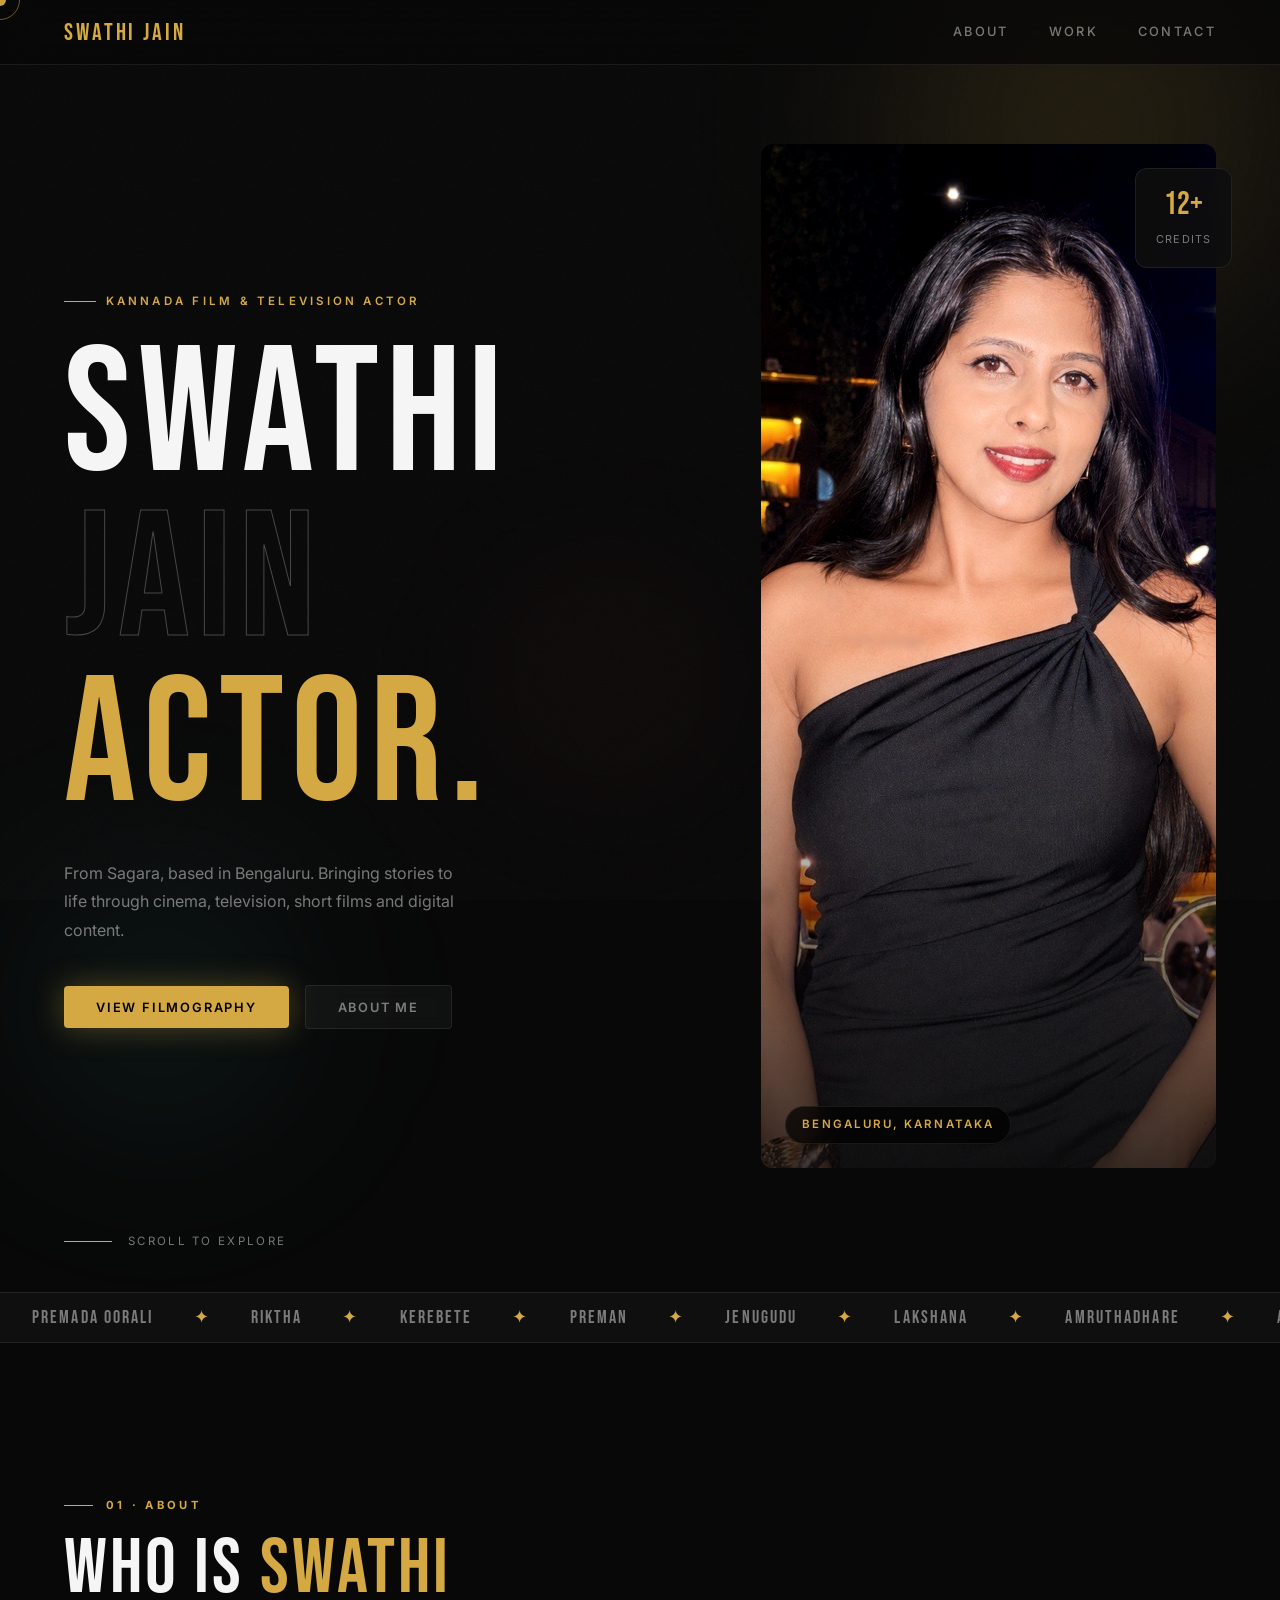
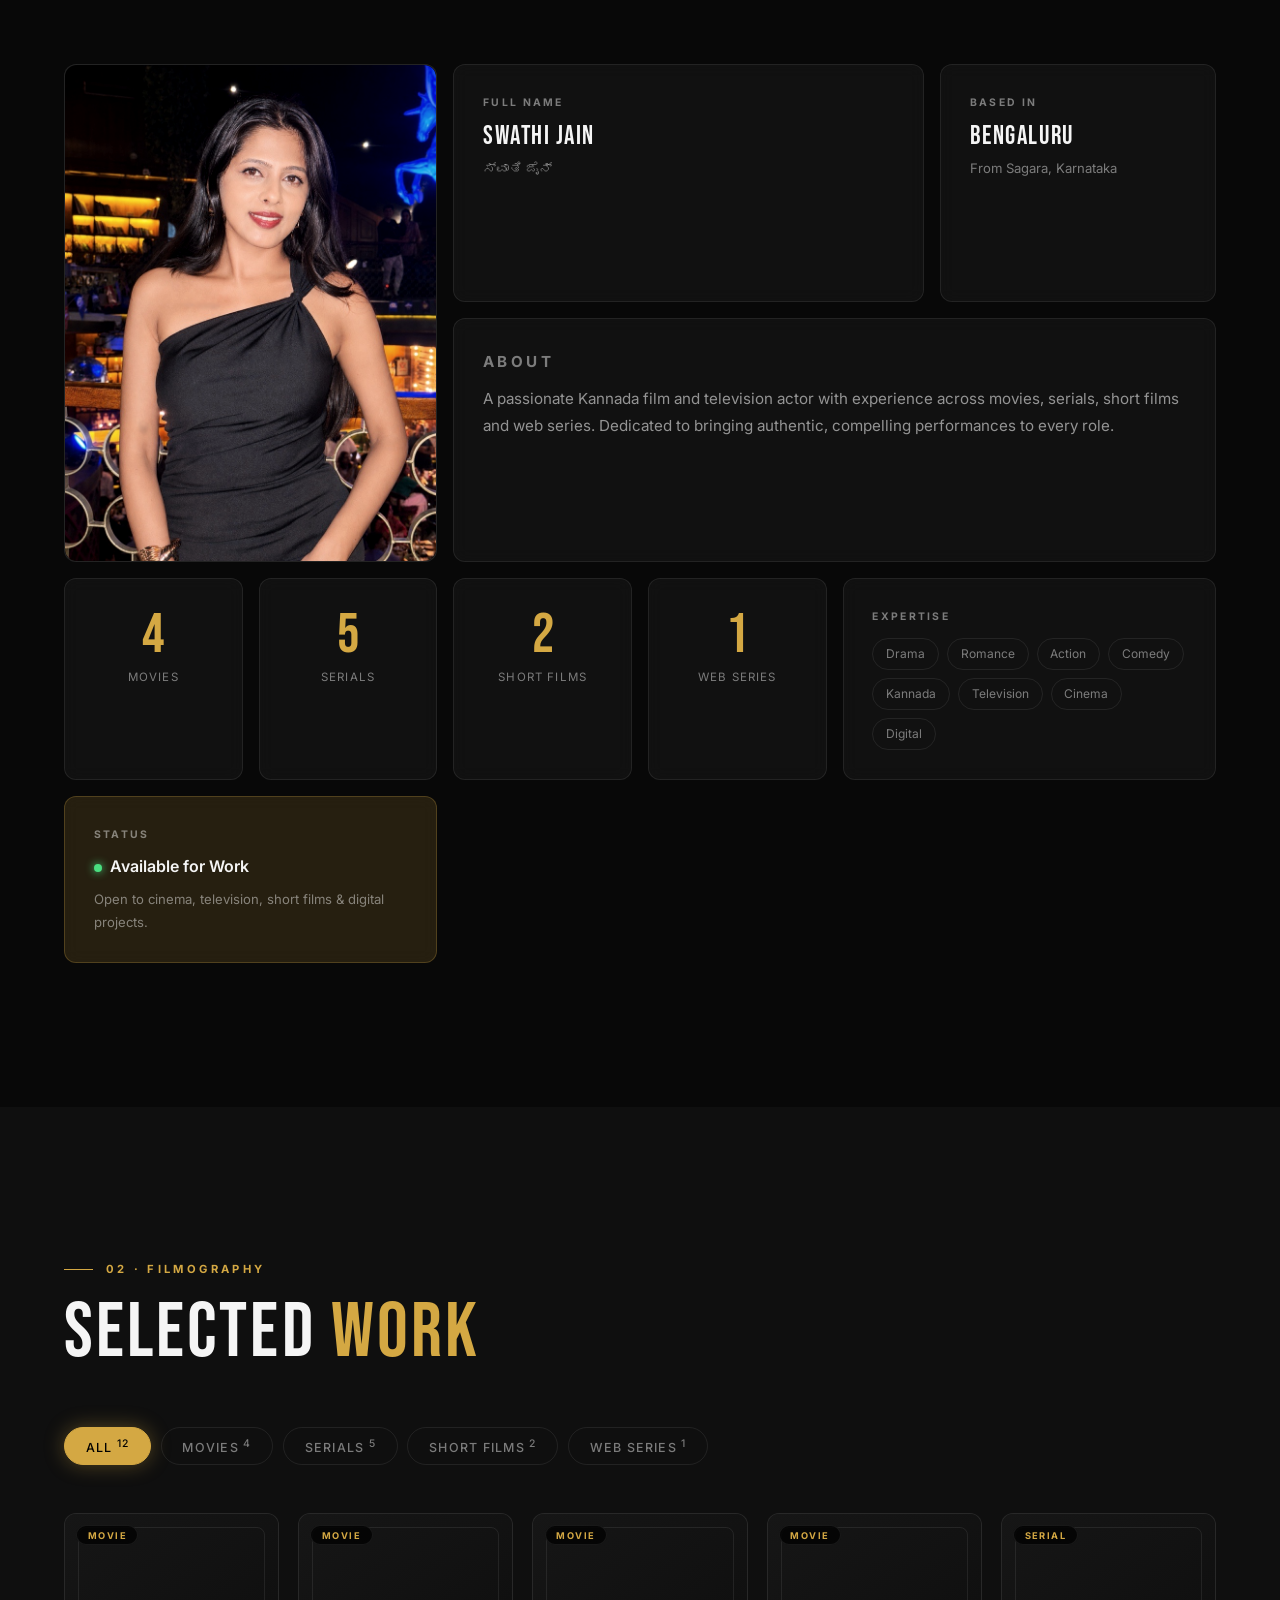
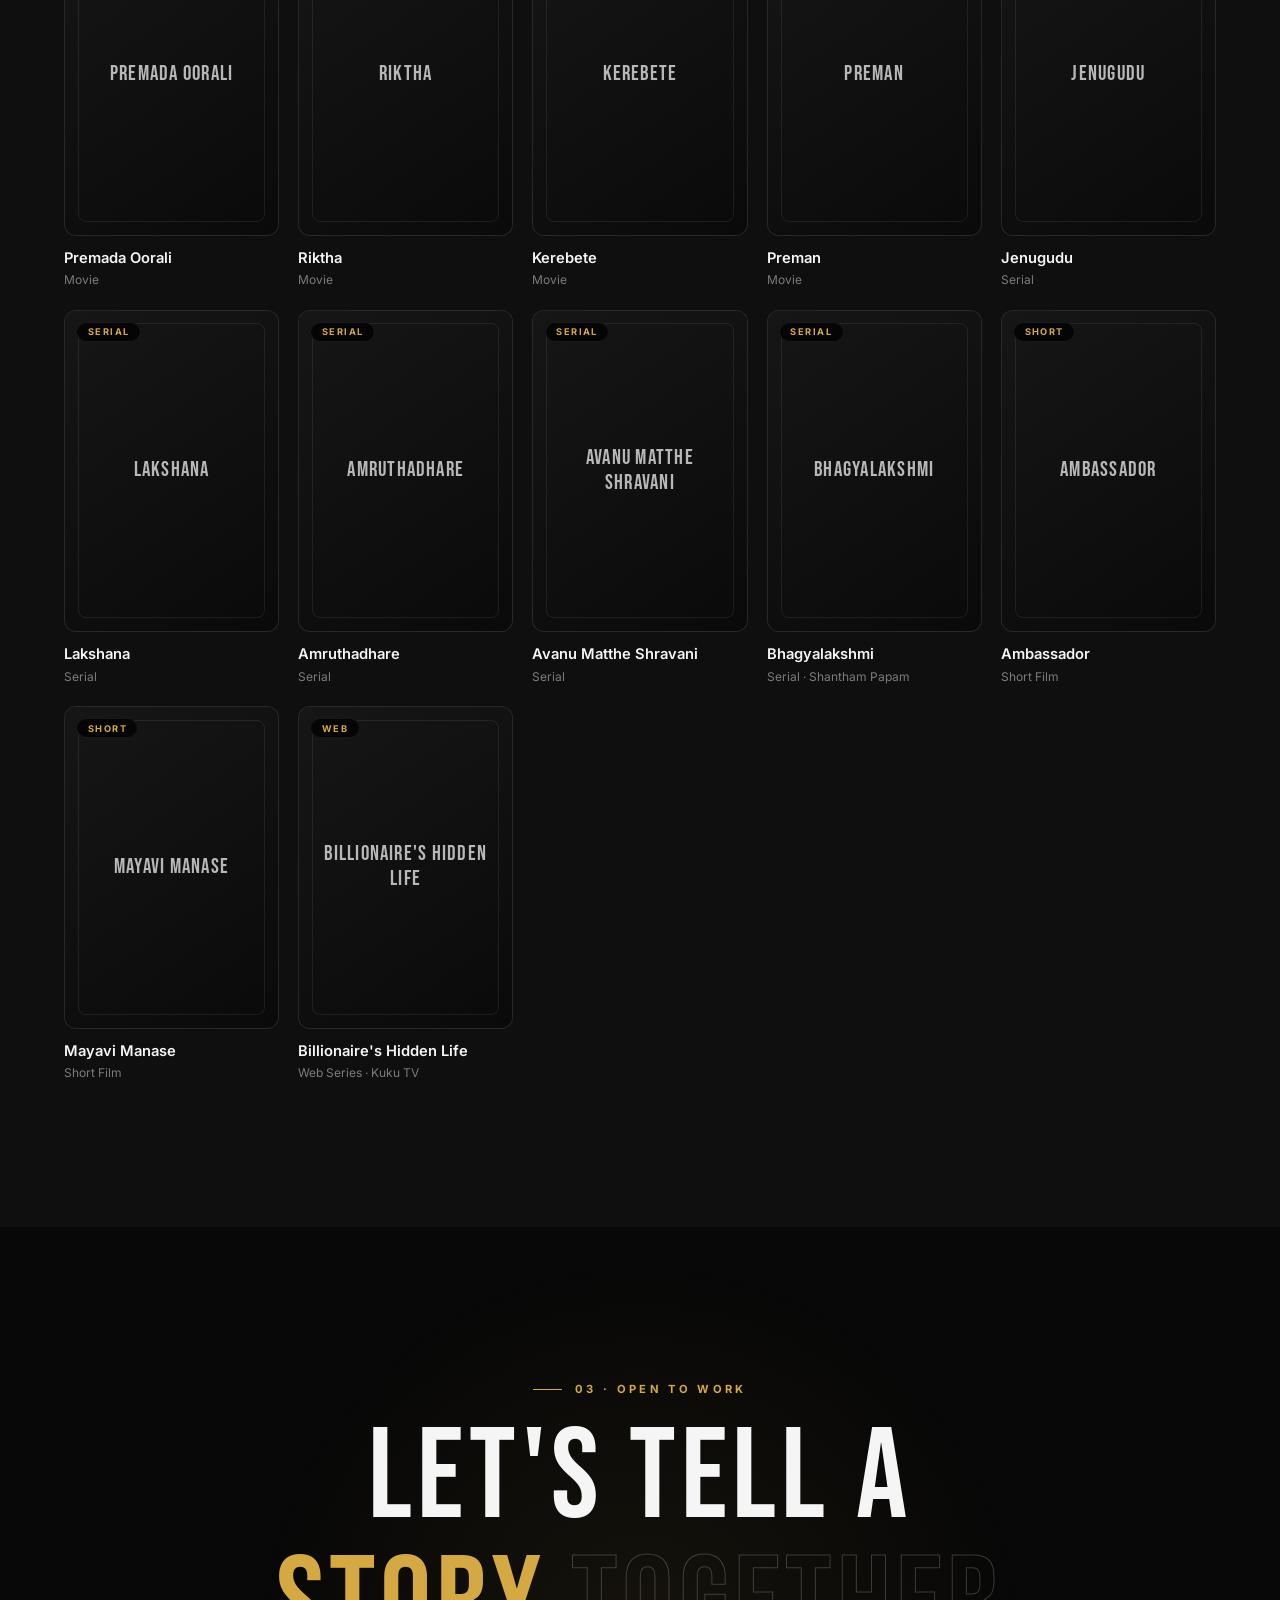
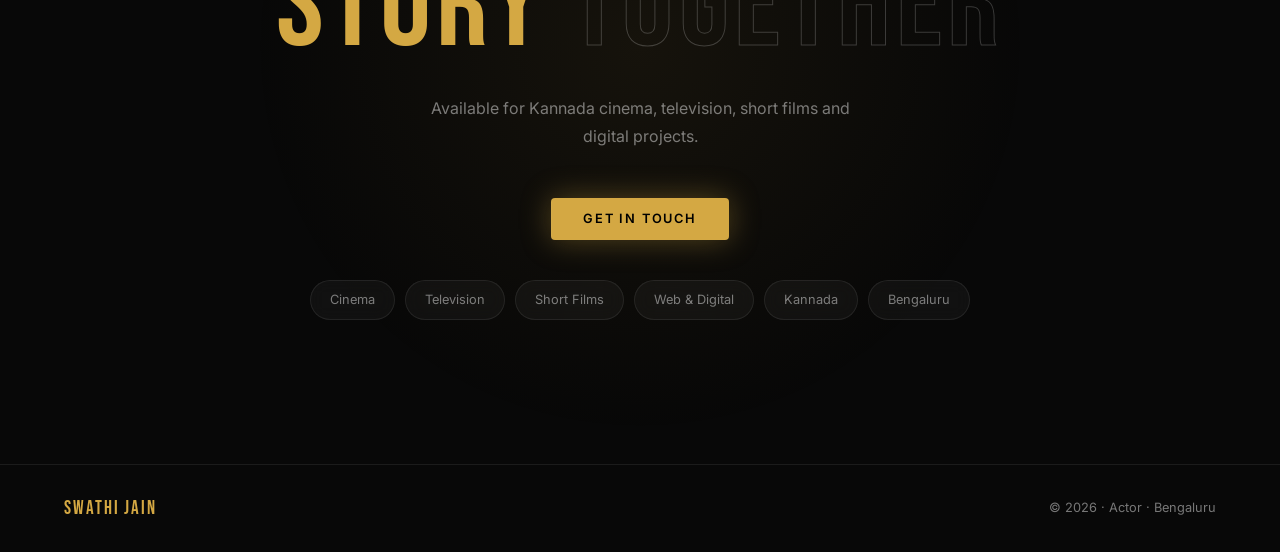
==== commit bf4f6e40: "Add files via upload" ====
--- a/index.html
+++ b/index.html
@@ -1,483 +1,402 @@
 <!DOCTYPE html>
 <html lang="en">
 <head>
-  <meta charset="UTF-8" />
-  <meta name="viewport" content="width=device-width, initial-scale=1.0" />
-  <meta name="description" content="Vipul S Jain — Cloud Engineer specializing in AWS architecture, security, and automation." />
-  <meta name="theme-color" content="#0d0506" />
-  <link rel="canonical" href="https://vipul-s-j.github.io/vipul-portfolio/" />
-  <meta property="og:type" content="website" />
-  <meta property="og:site_name" content="Vipul S Jain" />
-  <meta property="og:title" content="Vipul S Jain — Cloud Engineer" />
-  <meta property="og:description" content="Cloud Engineer specializing in AWS architecture, security, and automation." />
-  <meta property="og:url" content="https://vipul-s-j.github.io/vipul-portfolio/" />
-  <meta property="og:image" content="https://vipul-s-j.github.io/vipul-portfolio/assets/og-image.jpg" />
-  <meta property="og:image:width" content="1200" />
-  <meta property="og:image:height" content="630" />
-  <meta property="og:image:alt" content="Vipul S Jain, Cloud Engineer: portfolio home page" />
-  <meta name="twitter:card" content="summary_large_image" />
-  <meta name="twitter:title" content="Vipul S Jain — Cloud Engineer" />
-  <meta name="twitter:description" content="Cloud Engineer specializing in AWS architecture, security, and automation." />
-  <meta name="twitter:image" content="https://vipul-s-j.github.io/vipul-portfolio/assets/og-image.jpg" />
-  <script type="application/ld+json">
-  {"@context":"https://schema.org","@type":"Person","name":"Vipul S Jain","jobTitle":"Cloud Engineer","url":"https://vipul-s-j.github.io/vipul-portfolio/","address":{"@type":"PostalAddress","addressLocality":"Bengaluru","addressCountry":"IN"},"sameAs":["https://github.com/Vipul-S-J","https://www.linkedin.com/in/vipul-s-patil-ban"]}
-  </script>
-  <title>Vipul S Jain — Cloud Engineer</title>
-  <script>
-    // Saved theme first (default is dark), so the page never flashes the wrong one
-    try { var t = localStorage.getItem('theme'); if (t === 'light' || t === 'dark') document.documentElement.dataset.theme = t; } catch (e) {}
-    document.documentElement.classList.add('js');
-    // Entry animation: once per session, never for reduced motion or deep links (?intro forces it)
-    (function () {
-      var root = document.documentElement, pending = false;
-      try {
-        var forced = /[?&]intro(=|&|$)/.test(location.search);
-        var calm = window.matchMedia('(prefers-reduced-motion: reduce)').matches;
-        var seen = sessionStorage.getItem('introSeen') === '1';
-        var deepLink = location.hash.length > 1;
-        pending = !calm && (forced || (!seen && !deepLink));
-      } catch (e) {}
-      if (pending) {
-        root.classList.add('intro-pending', 'intro-active');
-        // If the intro script never runs, don't leave the page covered
-        window.__introFallback = setTimeout(function () { root.classList.remove('intro-pending', 'intro-active'); }, 9000);
-      }
-      window.__revealFallback = setTimeout(function () {
-        root.classList.add('reveal-all');
-      }, pending ? 12500 : 3500);
-    })();
-  </script>
-  <link rel="preconnect" href="https://fonts.googleapis.com" />
-  <link rel="preconnect" href="https://fonts.gstatic.com" crossorigin />
-  <link href="https://fonts.googleapis.com/css2?family=IBM+Plex+Sans:wght@400;500;600;700&family=JetBrains+Mono:wght@400;500;600&display=swap" rel="stylesheet" />
-  <link rel="icon" href="data:image/svg+xml,%3Csvg xmlns='http://www.w3.org/2000/svg' viewBox='0 0 64 64'%3E%3Crect width='64' height='64' rx='14' fill='%230d0506'/%3E%3Ctext x='50%25' y='56%25' text-anchor='middle' dominant-baseline='middle' font-family='monospace' font-weight='700' font-size='30' fill='%23ff3b4e'%3EVJ%3C/text%3E%3C/svg%3E" />
-  <link rel="stylesheet" href="styles.css" />
+  <meta charset="UTF-8">
+  <meta name="viewport" content="width=device-width, initial-scale=1">
+  <title>Swathi Jain — Kannada Film & Television Actor</title>
+  <meta name="description" content="Portfolio of Swathi Jain, Kannada film, television and digital actor from Sagara, based in Bengaluru.">
+  <meta name="theme-color" content="#080808">
+  <link rel="icon" href="assets/favicon.svg" type="image/svg+xml">
+  <link rel="stylesheet" href="style.css">
 </head>
 <body>
-  <div class="intro" id="intro" role="dialog" aria-modal="true" aria-label="Intro animation">
-    <div class="intro__title" aria-hidden="true"><span>Vipul</span><span>S. Jain</span></div>
-    <div class="intro__curtain" id="introCurtain"></div>
-    <div class="intro__boy" id="introBoy" aria-hidden="true">
-      <svg viewBox="0 0 220 320" width="100%" height="100%" focusable="false" overflow="visible">
-        <ellipse cx="108" cy="303" rx="74" ry="6" class="ib-shadow"/>
-        <g transform="rotate(12 100 300)">
-          <g id="ibBob">
-            <!-- backpack (behind the body) -->
-            <rect x="48" y="112" width="34" height="62" rx="11" class="ib-line" fill="#34343c"/>
-            <rect x="55" y="131" width="20" height="6" rx="2" fill="#d4d4dc"/>
-            <!-- far arm -->
-            <g id="ibArmB">
-              <path d="M108 122 L140 134 L169 144" class="ib-o"/>
-              <path d="M108 122 L140 134 L169 144" class="ib-sleeve ib-dim"/>
-              <circle cx="171" cy="144" r="10" class="ib-line" fill="#d9996f"/>
-            </g>
-            <!-- far leg -->
-            <g transform="translate(94 176)">
-              <g id="ibThighB">
-                <path d="M0 0 L0 62" class="ib-o"/><path d="M0 0 L0 62" class="ib-jeans ib-dim"/>
-                <g transform="translate(0 62)"><g id="ibShinB">
-                  <path d="M0 0 L0 56" class="ib-o"/><path d="M0 0 L0 56" class="ib-jeans ib-dim"/>
-                  <g transform="translate(0 56)"><path d="M-11 -3 L16 -3 Q27 -3 27 8 L27 12 L-13 12 Q-15 3 -11 -3 Z" class="ib-line" fill="#e9e9ee"/><rect x="-13" y="8" width="40" height="4" fill="#ff3b4e"/></g>
-                </g></g>
-              </g>
-            </g>
-            <!-- hoodie torso, hood and drawstrings -->
-            <path d="M68 114 Q100 100 134 114 L128 184 Q100 192 72 184 Z" class="ib-line" fill="#1c1c22"/>
-            <path d="M80 136 Q100 144 122 136" fill="none" stroke="#3a3a44" stroke-width="2.5" stroke-linecap="round"/>
-            <ellipse cx="90" cy="108" rx="26" ry="15" class="ib-line" fill="#1c1c22"/>
-            <path d="M112 112 L111 138 M120 112 L121 134" stroke="#d6d6de" stroke-width="2.4" stroke-linecap="round" fill="none"/>
-            <path d="M66 178 Q100 190 130 180" fill="none" stroke="#3a3a44" stroke-width="3" stroke-linecap="round"/>
-            <!-- head -->
-            <ellipse cx="82" cy="83" rx="5" ry="7" class="ib-line" fill="#e7a173"/>
-            <ellipse cx="104" cy="80" rx="23" ry="26" class="ib-line" fill="#f0b184"/>
-            <path d="M84 86 Q86 109 104 109 Q123 109 127 93 Q119 101 105 101 Q93 101 84 86 Z" fill="#2a1b15"/>
-            <path d="M108 95 Q116 91 125 94" fill="none" stroke="#2a1b15" stroke-width="3" stroke-linecap="round"/>
-            <ellipse cx="116" cy="99" rx="5.2" ry="3.2" fill="#3a1410"/><path d="M112 99.8 Q116 103 120 99.8" fill="#e35d5d"/>
-            <path d="M126 83 Q131 89 126 91" fill="none" stroke="#c98458" stroke-width="2.4" stroke-linecap="round"/>
-            <ellipse cx="116" cy="77" rx="4.4" ry="5.2" fill="#fff"/><circle cx="117.6" cy="77.6" r="2.7" fill="#1b1210"/><circle cx="118.4" cy="76.4" r=".9" fill="#fff"/>
-            <path d="M107 69 L125 64" stroke="#2a1b15" stroke-width="3.4" stroke-linecap="round"/>
-            <!-- curly hair -->
-            <g class="ib-hair">
-              <circle cx="84" cy="66" r="11"/><circle cx="94" cy="55" r="13"/><circle cx="110" cy="52" r="13"/>
-              <circle cx="124" cy="58" r="11"/><circle cx="82" cy="80" r="8"/><circle cx="104" cy="62" r="12"/>
-              <circle cx="120" cy="68" r="7"/>
-            </g>
-            <!-- sweat -->
-            <path class="ib-sweat ib-sweat--a" d="M72 64 q-4 7 0 10 q4 -3 0 -10z"/>
-            <path class="ib-sweat ib-sweat--b" d="M68 84 q-3 6 0 8 q3 -2 0 -8z"/>
-            <!-- near leg -->
-            <g transform="translate(106 176)">
-              <g id="ibThighF">
-                <path d="M0 0 L0 62" class="ib-o"/><path d="M0 0 L0 62" class="ib-jeans"/>
-                <g transform="translate(0 62)"><g id="ibShinF">
-                  <path d="M0 0 L0 56" class="ib-o"/><path d="M0 0 L0 56" class="ib-jeans"/>
-                  <g transform="translate(0 56)"><path d="M-11 -3 L16 -3 Q27 -3 27 8 L27 12 L-13 12 Q-15 3 -11 -3 Z" class="ib-line" fill="#f6f6f9"/><rect x="-13" y="8" width="40" height="4" fill="#ff3b4e"/></g>
-                </g></g>
-              </g>
-            </g>
-            <!-- near arm, hand flat on the screen -->
-            <g id="ibArmF">
-              <path d="M112 116 L142 126 L171 130" class="ib-o"/>
-              <path d="M112 116 L142 126 L171 130" class="ib-sleeve"/>
-              <circle cx="173" cy="130" r="10.5" class="ib-line" fill="#f0b184"/>
-              <path class="ib-spark" d="M186 104 l2.6 -7 l2.6 7 l7 2.6 l-7 2.6 l-2.6 7 l-2.6 -7 l-7 -2.6z"/>
-            </g>
-          </g>
-        </g>
-      </svg>
-    </div>
-    <button class="intro__skip" id="introSkip" type="button">Skip intro</button>
+
+  <!-- Custom Cursor -->
+  <div id="cursor"></div>
+  <div id="cursor-ring"></div>
+
+  <!-- ── NAV ── -->
+  <header class="nav">
+    <a class="nav-logo" href="#top">Swathi Jain</a>
+    <nav class="nav-links" aria-label="Primary">
+      <a href="#about">About</a>
+      <a href="#work">Work</a>
+      <a href="#contact">Contact</a>
+    </nav>
+  </header>
+
+  <!-- ── HERO ── -->
+  <section id="top" class="hero">
+    <div class="hero-orb hero-orb-1"></div>
+    <div class="hero-orb hero-orb-2"></div>
+    <div class="hero-orb hero-orb-3"></div>
+
+    <div class="hero-inner">
+      <!-- Left: Text -->
+      <div class="hero-text">
+        <p class="hero-tag reveal">Kannada Film &amp; Television Actor</p>
+        <h1 class="hero-title reveal">
+          <span class="line-1">Swathi</span>
+          <span class="line-2">Jain</span>
+          <span class="line-3">Actor.</span>
+        </h1>
+        <p class="hero-desc reveal">
+          From Sagara, based in Bengaluru. Bringing stories to life through cinema, television, short films and digital content.
+        </p>
+        <div class="hero-actions reveal">
+          <a class="btn btn-gold" href="#work">View Filmography</a>
+          <a class="btn btn-outline" href="#about">About Me</a>
+        </div>
+      </div>
+
+      <!-- Right: Image -->
+      <div class="hero-visual reveal">
+        <div class="hero-img-frame">
+          <img src="assets/swathi.jpg" alt="Swathi Jain" width="767" height="1024">
+          <div class="hero-img-badge">Bengaluru, Karnataka</div>
+        </div>
+        <div class="hero-img-stat">
+          <strong>12+</strong>
+          <span>Credits</span>
+        </div>
+      </div>
+    </div>
+
+    <div class="hero-scroll">
+      <div class="scroll-line"></div>
+      Scroll to explore
+    </div>
+  </section>
+
+  <!-- ── MARQUEE ── -->
+  <div class="marquee-wrap" aria-hidden="true">
+    <div class="marquee-track">
+      <span>Premada Oorali</span><span class="dot">✦</span>
+      <span>Riktha</span><span class="dot">✦</span>
+      <span>Kerebete</span><span class="dot">✦</span>
+      <span>Preman</span><span class="dot">✦</span>
+      <span>Jenugudu</span><span class="dot">✦</span>
+      <span>Lakshana</span><span class="dot">✦</span>
+      <span>Amruthadhare</span><span class="dot">✦</span>
+      <span>Avanu Matthe Shravani</span><span class="dot">✦</span>
+      <span>Bhagyalakshmi</span><span class="dot">✦</span>
+      <span>Ambassador</span><span class="dot">✦</span>
+      <span>Mayavi Manase</span><span class="dot">✦</span>
+      <span>Billionaire's Hidden Life</span><span class="dot">✦</span>
+      <!-- duplicate for seamless loop -->
+      <span>Premada Oorali</span><span class="dot">✦</span>
+      <span>Riktha</span><span class="dot">✦</span>
+      <span>Kerebete</span><span class="dot">✦</span>
+      <span>Preman</span><span class="dot">✦</span>
+      <span>Jenugudu</span><span class="dot">✦</span>
+      <span>Lakshana</span><span class="dot">✦</span>
+      <span>Amruthadhare</span><span class="dot">✦</span>
+      <span>Avanu Matthe Shravani</span><span class="dot">✦</span>
+      <span>Bhagyalakshmi</span><span class="dot">✦</span>
+      <span>Ambassador</span><span class="dot">✦</span>
+      <span>Mayavi Manase</span><span class="dot">✦</span>
+      <span>Billionaire's Hidden Life</span><span class="dot">✦</span>
+    </div>
   </div>
-  <a class="skip-link" href="#main">Skip to content</a>
-
-  <div class="scroll-progress" id="scrollProgress" aria-hidden="true"></div>
-  <div class="bg-grid" aria-hidden="true"></div>
-  <div class="bg-glow" id="bgGlow" aria-hidden="true"></div>
-
-  <!-- Navigation -->
-  <header class="nav" id="nav">
-    <a href="#home" class="nav__logo" aria-label="Vipul S Jain, back to top">VSJ<span>.</span></a>
-    <nav class="nav__links" id="navLinks" aria-label="Primary">
-      <a href="#projects">Projects</a>
-      <a href="#experience">Experience</a>
-      <a href="#skills">Skills</a>
-      <a href="#about">About</a>
-      <a href="#contact">Contact</a>
-      <span class="nav__indicator" id="navIndicator" aria-hidden="true"></span>
-    </nav>
-    <button class="cmdk-btn" id="cmdkOpen" type="button" aria-haspopup="dialog" aria-keyshortcuts="Control+K Meta+K" aria-label="Open command palette">
-      <svg viewBox="0 0 24 24" width="16" height="16" aria-hidden="true" fill="none" stroke="currentColor" stroke-width="2" stroke-linecap="round" stroke-linejoin="round"><circle cx="11" cy="11" r="7"/><path d="m20 20-3.5-3.5"/></svg>
-      <span class="cmdk-btn__text">Search</span>
-      <kbd id="cmdkHint">Ctrl K</kbd>
-    </button>
-    <button class="icon-btn theme-toggle" id="themeToggle" type="button" aria-label="Switch to light theme">
-      <svg class="i-moon" viewBox="0 0 24 24" width="19" height="19" aria-hidden="true" fill="none" stroke="currentColor" stroke-width="1.8" stroke-linecap="round" stroke-linejoin="round"><path d="M21 12.8A8.5 8.5 0 1 1 11.2 3a6.6 6.6 0 0 0 9.8 9.8z"/></svg>
-      <svg class="i-sun" viewBox="0 0 24 24" width="19" height="19" aria-hidden="true" fill="none" stroke="currentColor" stroke-width="1.8" stroke-linecap="round" stroke-linejoin="round"><circle cx="12" cy="12" r="4"/><path d="M12 2v2M12 20v2M4.9 4.9l1.4 1.4M17.7 17.7l1.4 1.4M2 12h2M20 12h2M4.9 19.1l1.4-1.4M17.7 6.3l1.4-1.4"/></svg>
-    </button>
-    <a class="nav__gh" href="https://github.com/Vipul-S-J" target="_blank" rel="noopener" aria-label="GitHub profile">
-      <svg viewBox="0 0 16 16" width="20" height="20" aria-hidden="true" fill="currentColor"><path d="M8 0C3.58 0 0 3.58 0 8c0 3.54 2.29 6.53 5.47 7.59.4.07.55-.17.55-.38 0-.19-.01-.82-.01-1.49-2.01.37-2.53-.49-2.69-.94-.09-.23-.48-.94-.82-1.13-.28-.15-.68-.52-.01-.53.63-.01 1.08.58 1.23.82.72 1.21 1.87.87 2.33.66.07-.52.28-.87.51-1.07-1.78-.2-3.64-.89-3.64-3.95 0-.87.31-1.59.82-2.15-.08-.2-.36-1.02.08-2.12 0 0 .67-.21 2.2.82.64-.18 1.32-.27 2-.27.68 0 1.36.09 2 .27 1.53-1.04 2.2-.82 2.2-.82.44 1.1.16 1.92.08 2.12.51.56.82 1.27.82 2.15 0 3.07-1.87 3.75-3.65 3.95.29.25.54.73.54 1.48 0 1.07-.01 1.93-.01 2.2 0 .21.15.46.55.38A8.01 8.01 0 0016 8c0-4.42-3.58-8-8-8z"/></svg>
-    </a>
-    <button class="nav__toggle" id="navToggle" aria-label="Open menu" aria-expanded="false" aria-controls="navLinks">
-      <span></span><span></span><span></span>
-    </button>
-  </header>
-
-  <main id="main">
-    <!-- Hero -->
-    <section class="hero" id="home">
-      <div class="orb" id="orb" aria-hidden="true"><canvas id="orbCanvas"></canvas></div>
-
-      <div class="hero__grid" id="heroGrid">
-        <div class="hero__copy">
-          <p class="hero__eyebrow" data-hero><span class="dot" aria-hidden="true"></span>Cloud Engineer · Bengaluru, India</p>
-          <h1 class="hero__title" data-hero>Hi, I'm <span class="grad">Vipul S Jain</span>.</h1>
-          <p class="hero__subtitle" data-hero>
-            <span class="sr-only">I build and secure the cloud.</span>
-            <span aria-hidden="true">I <span class="typed" id="typed">build and secure the cloud.</span><span class="caret"></span></span>
-          </p>
-          <p class="hero__lead" data-hero>
-            3+ years designing, securing, and automating AWS environments, from VPC networking and IAM to
-            zero-downtime deployments and database migration.
-          </p>
-          <div class="hero__actions" data-hero>
-            <a href="#projects" class="btn btn--primary" data-press>
-              View my work
-              <svg viewBox="0 0 24 24" width="18" height="18" aria-hidden="true" fill="none" stroke="currentColor" stroke-width="2" stroke-linecap="round" stroke-linejoin="round"><path d="M5 12h14M13 6l6 6-6 6"/></svg>
-            </a>
-            <a href="#contact" class="btn btn--ghost" data-press>Get in touch</a>
-          </div>
-        </div>
-      </div>
-
-      <ul class="stats" id="stats">
-        <li class="stat" data-stat><b data-count="3" data-suffix="+">0</b><span>years on AWS</span></li>
-        <li class="stat" data-stat><b data-count="40" data-prefix="~" data-suffix="%">0</b><span>faster incident response</span></li>
-        <li class="stat" data-stat><b data-count="20" data-suffix="+">0</b><span>resources monitored</span></li>
-        <li class="stat" data-stat><b data-count="18">0</b><span>instance Spot + On-Demand fleet</span></li>
-      </ul>
-
-      <button class="motion-toggle" id="motionToggle" type="button" aria-pressed="false" hidden>
-        <svg class="i-pause" viewBox="0 0 24 24" width="14" height="14" aria-hidden="true" fill="currentColor"><rect x="6" y="5" width="4" height="14" rx="1"/><rect x="14" y="5" width="4" height="14" rx="1"/></svg>
-        <svg class="i-play" viewBox="0 0 24 24" width="14" height="14" aria-hidden="true" fill="currentColor"><path d="M8 5.5v13a1 1 0 0 0 1.5.86l10.5-6.5a1 1 0 0 0 0-1.72L9.5 4.64A1 1 0 0 0 8 5.5z"/></svg>
-        <span id="motionToggleLabel">Pause animations</span>
-      </button>
-
-      <a class="scroll-cue" href="#projects" aria-label="Scroll to projects"><span></span></a>
-    </section>
-
-    <!-- Projects -->
-    <section class="projects-section" id="projects">
-      <header class="section__head section__head--projects" data-reveal>
-        <span class="section__num">01</span>
-        <h2 class="section__title">Things I've built</h2>
-      </header>
-
-      <div class="hscroll" id="projectScroll">
-        <div class="hscroll__sticky" id="projectSticky">
-          <ol class="hscroll__track" id="projectTrack" aria-label="Projects">
-            <li class="pcard" style="--item-color: #C925D1">
-              <article class="pcard__inner">
-                <div class="pcard__top">
-                  <img class="pcard__icon" src="assets/icons/codedeploy.svg" alt="AWS CodeDeploy" width="56" height="56" loading="lazy" />
-                  <span class="pcard__num" aria-hidden="true">01</span>
-                </div>
-                <p class="pcard__kind">Featured</p>
-                <h3 class="pcard__title">AWS Blue/Green CI/CD Automation</h3>
-                <p class="pcard__desc">Zero-downtime blue/green deployments with AWS CodeDeploy, fed by a GitLab CI → S3 artifact pipeline, on a mixed-instances Auto Scaling Group that blends Graviton and x86 across On-Demand and Spot.</p>
-                <ol class="flow" data-flow aria-label="Pipeline: GitLab CI, then S3, then CodeDeploy, then ALB"><li><span>GitLab CI</span></li><li><span>S3</span></li><li><span>CodeDeploy</span></li><li><span>ALB</span></li></ol>
-                <div class="pcard__foot">
-                  <ul class="tags"><li>CodeDeploy</li><li>GitLab CI/CD</li><li>Auto Scaling</li><li>Spot</li></ul>
-                  <a class="gh-btn" href="https://github.com/Vipul-S-J/aws-bluegreen-cicd" target="_blank" rel="noopener" data-press>
-                    <svg viewBox="0 0 16 16" width="16" height="16" aria-hidden="true" fill="currentColor"><path d="M8 0C3.58 0 0 3.58 0 8c0 3.54 2.29 6.53 5.47 7.59.4.07.55-.17.55-.38 0-.19-.01-.82-.01-1.49-2.01.37-2.53-.49-2.69-.94-.09-.23-.48-.94-.82-1.13-.28-.15-.68-.52-.01-.53.63-.01 1.08.58 1.23.82.72 1.21 1.87.87 2.33.66.07-.52.28-.87.51-1.07-1.78-.2-3.64-.89-3.64-3.95 0-.87.31-1.59.82-2.15-.08-.2-.36-1.02.08-2.12 0 0 .67-.21 2.2.82.64-.18 1.32-.27 2-.27.68 0 1.36.09 2 .27 1.53-1.04 2.2-.82 2.2-.82.44 1.1.16 1.92.08 2.12.51.56.82 1.27.82 2.15 0 3.07-1.87 3.75-3.65 3.95.29.25.54.73.54 1.48 0 1.07-.01 1.93-.01 2.2 0 .21.15.46.55.38A8.01 8.01 0 0016 8c0-4.42-3.58-8-8-8z"/></svg>
-                    View on GitHub
-                  </a>
-                </div>
-              </article>
-            </li>
-            <li class="pcard" style="--item-color: #DD344C">
-              <article class="pcard__inner">
-                <div class="pcard__top">
-                  <img class="pcard__icon" src="assets/icons/ses.svg" alt="Amazon Simple Email Service" width="56" height="56" loading="lazy" />
-                  <span class="pcard__num" aria-hidden="true">02</span>
-                </div>
-                <p class="pcard__kind">Featured</p>
-                <h3 class="pcard__title">SES Email Analytics Pipeline</h3>
-                <p class="pcard__desc">A serverless pipeline that captures Amazon SES events (sends, deliveries, opens, clicks, bounces) in near real time and makes them queryable with SQL. Provisioned with Terraform.</p>
-                <ol class="flow" data-flow aria-label="Pipeline: SES, then Kinesis Firehose, then S3, then Athena"><li><span>SES</span></li><li><span>Firehose</span></li><li><span>S3</span></li><li><span>Athena</span></li></ol>
-                <div class="pcard__foot">
-                  <ul class="tags"><li>SES</li><li>Kinesis Firehose</li><li>Athena</li><li>Terraform</li></ul>
-                  <a class="gh-btn" href="https://github.com/Vipul-S-J/ses-email-analytics-pipeline" target="_blank" rel="noopener" data-press>
-                    <svg viewBox="0 0 16 16" width="16" height="16" aria-hidden="true" fill="currentColor"><path d="M8 0C3.58 0 0 3.58 0 8c0 3.54 2.29 6.53 5.47 7.59.4.07.55-.17.55-.38 0-.19-.01-.82-.01-1.49-2.01.37-2.53-.49-2.69-.94-.09-.23-.48-.94-.82-1.13-.28-.15-.68-.52-.01-.53.63-.01 1.08.58 1.23.82.72 1.21 1.87.87 2.33.66.07-.52.28-.87.51-1.07-1.78-.2-3.64-.89-3.64-3.95 0-.87.31-1.59.82-2.15-.08-.2-.36-1.02.08-2.12 0 0 .67-.21 2.2.82.64-.18 1.32-.27 2-.27.68 0 1.36.09 2 .27 1.53-1.04 2.2-.82 2.2-.82.44 1.1.16 1.92.08 2.12.51.56.82 1.27.82 2.15 0 3.07-1.87 3.75-3.65 3.95.29.25.54.73.54 1.48 0 1.07-.01 1.93-.01 2.2 0 .21.15.46.55.38A8.01 8.01 0 0016 8c0-4.42-3.58-8-8-8z"/></svg>
-                    View on GitHub
-                  </a>
-                </div>
-              </article>
-            </li>
-            <li class="pcard" style="--item-color: #8C4FFF">
-              <article class="pcard__inner">
-                <div class="pcard__top">
-                  <img class="pcard__icon" src="assets/icons/vpc.svg" alt="Amazon VPC" width="56" height="56" loading="lazy" />
-                  <span class="pcard__num" aria-hidden="true">03</span>
-                </div>
-                <p class="pcard__kind">Featured</p>
-                <h3 class="pcard__title">Secure VPC Architecture</h3>
-                <p class="pcard__desc">A production AWS environment in Terraform: a 6-subnet VPC with NAT, an ALB in front of EC2, RDS MySQL and EFS, all encrypted with KMS. Audited with CloudTrail, GuardDuty and AWS Config, with OpenVPN access and VPC peering.</p>
-                <ol class="flow" data-flow aria-label="Request path: ALB, then EC2, which uses RDS and EFS"><li><span>ALB</span></li><li><span>EC2</span></li><li><span>RDS</span></li><li><span>EFS</span></li></ol>
-                <div class="pcard__foot">
-                  <ul class="tags"><li>Terraform</li><li>VPC</li><li>KMS</li><li>GuardDuty</li></ul>
-                  <a class="gh-btn" href="https://github.com/Vipul-S-J/Secure-VPC-Architecture" target="_blank" rel="noopener" data-press>
-                    <svg viewBox="0 0 16 16" width="16" height="16" aria-hidden="true" fill="currentColor"><path d="M8 0C3.58 0 0 3.58 0 8c0 3.54 2.29 6.53 5.47 7.59.4.07.55-.17.55-.38 0-.19-.01-.82-.01-1.49-2.01.37-2.53-.49-2.69-.94-.09-.23-.48-.94-.82-1.13-.28-.15-.68-.52-.01-.53.63-.01 1.08.58 1.23.82.72 1.21 1.87.87 2.33.66.07-.52.28-.87.51-1.07-1.78-.2-3.64-.89-3.64-3.95 0-.87.31-1.59.82-2.15-.08-.2-.36-1.02.08-2.12 0 0 .67-.21 2.2.82.64-.18 1.32-.27 2-.27.68 0 1.36.09 2 .27 1.53-1.04 2.2-.82 2.2-.82.44 1.1.16 1.92.08 2.12.51.56.82 1.27.82 2.15 0 3.07-1.87 3.75-3.65 3.95.29.25.54.73.54 1.48 0 1.07-.01 1.93-.01 2.2 0 .21.15.46.55.38A8.01 8.01 0 0016 8c0-4.42-3.58-8-8-8z"/></svg>
-                    View on GitHub
-                  </a>
-                </div>
-              </article>
-            </li>
-            <li class="pcard" style="--item-color: #C925D1">
-              <article class="pcard__inner">
-                <div class="pcard__top">
-                  <img class="pcard__icon" src="assets/icons/dms.svg" alt="AWS Database Migration Service" width="56" height="56" loading="lazy" />
-                  <span class="pcard__num" aria-hidden="true">04</span>
-                </div>
-                <p class="pcard__kind">Work</p>
-                <h3 class="pcard__title">Zero-Downtime DB Migration</h3>
-                <p class="pcard__desc">Migrated a production MongoDB workload to Amazon DocumentDB using AWS DMS, with full data validation and minimal downtime.</p>
-                <ol class="flow" data-flow aria-label="Migration: MongoDB, then AWS DMS, then DocumentDB"><li><span>MongoDB</span></li><li><span>AWS DMS</span></li><li><span>DocumentDB</span></li></ol>
-                <div class="pcard__foot">
-                  <ul class="tags"><li>AWS DMS</li><li>DocumentDB</li><li>MongoDB</li></ul>
-                </div>
-              </article>
-            </li>
-            <li class="pcard" style="--item-color: #FF3B4E">
-              <article class="pcard__inner">
-                <div class="pcard__top">
-                  <img class="pcard__icon" src="assets/icons/aws-cloud.svg" alt="AWS Cloud" width="56" height="56" loading="lazy" />
-                  <span class="pcard__num" aria-hidden="true">05</span>
-                </div>
-                <p class="pcard__kind">Repository</p>
-                <h3 class="pcard__title">More AWS projects</h3>
-                <p class="pcard__desc">Hands-on infrastructure, automation, and security builds collected in one repository.</p>
-                <div class="pcard__foot">
-                  <ul class="tags"><li>AWS</li><li>IaC</li><li>Automation</li><li>Security</li></ul>
-                  <a class="gh-btn" href="https://github.com/Vipul-S-J/AWS_Projects" target="_blank" rel="noopener" data-press>
-                    <svg viewBox="0 0 16 16" width="16" height="16" aria-hidden="true" fill="currentColor"><path d="M8 0C3.58 0 0 3.58 0 8c0 3.54 2.29 6.53 5.47 7.59.4.07.55-.17.55-.38 0-.19-.01-.82-.01-1.49-2.01.37-2.53-.49-2.69-.94-.09-.23-.48-.94-.82-1.13-.28-.15-.68-.52-.01-.53.63-.01 1.08.58 1.23.82.72 1.21 1.87.87 2.33.66.07-.52.28-.87.51-1.07-1.78-.2-3.64-.89-3.64-3.95 0-.87.31-1.59.82-2.15-.08-.2-.36-1.02.08-2.12 0 0 .67-.21 2.2.82.64-.18 1.32-.27 2-.27.68 0 1.36.09 2 .27 1.53-1.04 2.2-.82 2.2-.82.44 1.1.16 1.92.08 2.12.51.56.82 1.27.82 2.15 0 3.07-1.87 3.75-3.65 3.95.29.25.54.73.54 1.48 0 1.07-.01 1.93-.01 2.2 0 .21.15.46.55.38A8.01 8.01 0 0016 8c0-4.42-3.58-8-8-8z"/></svg>
-                    Browse the repo
-                  </a>
-                </div>
-              </article>
-            </li>
-          </ol>
-          <div class="hscroll__meta" id="projectMeta" aria-hidden="true">
-            <span class="hscroll__count"><b id="projectIndex">01</b> / 05</span>
-            <span class="hscroll__bar"><i id="projectBar"></i></span>
-            <span class="hscroll__hint" id="projectHint">Swipe to see more</span>
-          </div>
-        </div>
-      </div>
-
-    </section>
-
-    <!-- Experience -->
-    <section class="section" id="experience">
-      <header class="section__head" data-reveal>
-        <span class="section__num">02</span>
-        <h2 class="section__title">Where I've worked</h2>
-      </header>
-      <div class="timeline" id="timeline">
-        <span class="timeline__line" id="timelineLine" aria-hidden="true"></span>
-        <article class="tl-item" data-reveal>
-          <span class="tl-dot tl-dot--live" aria-hidden="true"></span>
-          <div class="tl-body card">
-            <div class="tl-head">
-              <h3 class="tl-role">Software / Server Engineer <span>@ KaHa Technologies</span></h3>
-              <p class="tl-date"><span class="live-pill">Current</span> April 2023 — Present</p>
-            </div>
-            <ul class="tl-points">
-              <li>Architected secure, scalable AWS environments using EC2, S3, RDS, and Lambda.</li>
-              <li>Designed VPC architectures with public/private subnets, NAT gateways, and VPN connections.</li>
-              <li>Enforced security with IAM least-privilege roles, MFA, and WAF rules.</li>
-              <li>Reduced incident response time ~40% with CloudWatch dashboards and proactive alerting across 20+ resources.</li>
-              <li>Managed RDS and DocumentDB with automated backups and point-in-time recovery.</li>
-            </ul>
-            <ul class="tags"><li>EC2</li><li>VPC</li><li>IAM</li><li>WAF</li><li>CloudWatch</li><li>RDS</li></ul>
-          </div>
-        </article>
-        <article class="tl-item" data-reveal>
-          <span class="tl-dot" aria-hidden="true"></span>
-          <div class="tl-body card">
-            <div class="tl-head">
-              <h3 class="tl-role">AWS DevOps Intern <span>@ KredX</span></h3>
-              <p class="tl-date">Internship · Bengaluru</p>
-            </div>
-            <ul class="tl-points">
-              <li>Migrated MongoDB to Amazon DocumentDB using AWS DMS with minimal-downtime replication and full data validation.</li>
-              <li>Built CI/CD pipelines with GitLab CI/CD and AWS CodeDeploy for consistent, version-controlled releases on EC2.</li>
-            </ul>
-            <ul class="tags"><li>AWS DMS</li><li>DocumentDB</li><li>GitLab CI/CD</li><li>CodeDeploy</li></ul>
-          </div>
-        </article>
-      </div>
-    </section>
-
-    <!-- Skills -->
-    <section class="section" id="skills">
-      <header class="section__head" data-reveal>
-        <span class="section__num">03</span>
-        <h2 class="section__title">Skills &amp; tech</h2>
-      </header>
-      <div class="skills" data-stagger>
-        <article class="skill-card card" data-tilt>
-          <div class="skill-card__head">
-            <img src="assets/icons/ec2.svg" alt="" width="40" height="40" />
-            <h3>Cloud &amp; Compute</h3>
-          </div>
-          <ul class="chips">
-            <li>EC2</li><li>Lambda</li><li>S3</li><li>CloudFront</li><li>ALB</li><li>EFS</li><li>Auto Scaling</li>
-          </ul>
-        </article>
-        <article class="skill-card card" data-tilt>
-          <div class="skill-card__head">
-            <img src="assets/icons/vpc.svg" alt="" width="40" height="40" />
-            <h3>Networking &amp; Security</h3>
-          </div>
-          <ul class="chips">
-            <li>VPC</li><li>VPC Peering</li><li>Route 53</li><li>IAM</li><li>WAF</li><li>ACM / SSL</li><li>VPN &amp; MFA</li>
-          </ul>
-        </article>
-        <article class="skill-card card" data-tilt>
-          <div class="skill-card__head">
-            <img src="assets/icons/rds.svg" alt="" width="40" height="40" />
-            <h3>Data &amp; Migration</h3>
-          </div>
-          <ul class="chips">
-            <li>RDS</li><li>DocumentDB</li><li>AWS DMS</li><li>Athena</li><li>Backups &amp; Snapshots</li>
-          </ul>
-        </article>
-        <article class="skill-card card" data-tilt>
-          <div class="skill-card__head">
-            <img src="assets/icons/cloudwatch.svg" alt="" width="40" height="40" />
-            <h3>Automation &amp; Ops</h3>
-          </div>
-          <ul class="chips">
-            <li>GitLab CI/CD</li><li>CodeDeploy</li><li>Terraform</li><li>CloudWatch</li><li>SSM</li><li>Bash / Python</li><li>Linux</li>
-          </ul>
-        </article>
-      </div>
-    </section>
-
-    <!-- About -->
-    <section class="section" id="about">
-      <header class="section__head" data-reveal>
-        <span class="section__num">04</span>
-        <h2 class="section__title">About me</h2>
-      </header>
-      <div class="about">
-        <div class="about__text" data-reveal>
-          <p>
-            I build reliable, secure, and automated infrastructure on <strong>Amazon Web Services</strong>.
-            My day-to-day spans VPC architecture, IAM least-privilege security, database migration with
-            AWS DMS, and CI/CD automation.
-          </p>
-          <p>
-            At <strong>KaHa Technologies</strong> I architect cloud environments, cut incident response time
-            with proactive monitoring, and keep releases consistent and low-downtime. I care about
-            reliability, automation, and getting the security work right the first time.
-          </p>
-          <ul class="about__tech" data-stagger>
-            <li>AWS (EC2, S3, VPC)</li>
-            <li>Lambda &amp; CloudFront</li>
-            <li>RDS &amp; DocumentDB</li>
-            <li>IAM &amp; WAF</li>
-            <li>GitLab CI/CD</li>
-            <li>Linux &amp; Bash</li>
-          </ul>
-        </div>
-        <aside class="about__card card" data-reveal data-tilt>
-          <div class="about__avatar" aria-hidden="true">VSJ</div>
-          <dl class="about__facts">
-            <div><dt>Role</dt><dd>Cloud Engineer</dd></div>
-            <div><dt>Experience</dt><dd>3+ years</dd></div>
-            <div><dt>Focus</dt><dd>AWS architecture &amp; security</dd></div>
-            <div><dt>Location</dt><dd>Bengaluru, India</dd></div>
-          </dl>
-        </aside>
-      </div>
-    </section>
-
-    <!-- Contact -->
-    <section class="section section--contact" id="contact">
-      <div class="contact card" data-reveal>
-        <span class="section__num">05 · What's next</span>
-        <h2 class="contact__title">Let's build something reliable.</h2>
-        <p class="contact__text">
-          I'm open to conversations about cloud infrastructure, automation, and new opportunities.
-          Send me a note and I'll get back to you.
+
+  <!-- ── ABOUT (BENTO GRID) ── -->
+  <section id="about" class="section">
+    <p class="s-label reveal">01 · About</p>
+    <h2 class="s-title reveal">Who is <em>Swathi</em></h2>
+
+    <div class="bento">
+
+      <!-- Photo -->
+      <div class="bento-card b-photo reveal">
+        <img src="assets/swathi.jpg" alt="Swathi Jain" loading="lazy">
+      </div>
+
+      <!-- Name card -->
+      <div class="bento-card b-name reveal">
+        <p class="b-card-label">Full Name</p>
+        <p class="b-card-value">Swathi Jain</p>
+        <p class="b-card-sub">ಸ್ವಾತಿ ಜೈನ್</p>
+      </div>
+
+      <!-- Location -->
+      <div class="bento-card b-loc reveal">
+        <p class="b-card-label">Based In</p>
+        <p class="b-card-value">Bengaluru</p>
+        <p class="b-card-sub">From Sagara, Karnataka</p>
+      </div>
+
+      <!-- Bio -->
+      <div class="bento-card b-bio reveal">
+        <p class="b-card-label">About</p>
+        <p style="margin-top:.5rem; font-size:.95rem; color:rgba(255,255,255,.55); line-height:1.8;">
+          A passionate Kannada film and television actor with experience across movies, serials, short films and web series. Dedicated to bringing authentic, compelling performances to every role.
         </p>
-        <div class="contact__actions">
-          <a class="btn btn--primary" href="mailto:vipulsjain05@gmail.com" data-press>Say hello</a>
-          <button class="btn btn--ghost copy-btn" id="copyEmail" type="button" data-email="vipulsjain05@gmail.com" data-press>
-            <span class="copy-btn__label" id="copyLabel">Copy email</span>
-          </button>
-        </div>
-        <p class="sr-only" id="copyStatus" aria-live="polite"></p>
-        <ul class="contact__socials">
-          <li><a href="mailto:vipulsjain05@gmail.com">vipulsjain05@gmail.com</a></li>
-          <li><a href="tel:+919148858402">+91 91488 58402</a></li>
-          <li><a href="https://www.linkedin.com/in/vipul-s-patil-ban" target="_blank" rel="noopener">LinkedIn</a></li>
-          <li><a href="https://github.com/Vipul-S-J" target="_blank" rel="noopener">GitHub</a></li>
-        </ul>
-      </div>
-    </section>
-  </main>
-
-  <button class="to-top" id="toTop" type="button" aria-label="Back to top" tabindex="-1">
-    <svg viewBox="0 0 24 24" width="20" height="20" aria-hidden="true" fill="none" stroke="currentColor" stroke-width="2" stroke-linecap="round" stroke-linejoin="round"><path d="M12 19V5M5 12l7-7 7 7"/></svg>
-  </button>
-  <footer class="footer">
-    <p>Designed &amp; built by Vipul S Jain</p>
+      </div>
+
+      <!-- Stats -->
+      <div class="bento-card b-stat-1 reveal">
+        <div class="b-stat-num">4</div>
+        <div class="b-stat-label">Movies</div>
+      </div>
+      <div class="bento-card b-stat-2 reveal">
+        <div class="b-stat-num">5</div>
+        <div class="b-stat-label">Serials</div>
+      </div>
+      <div class="bento-card b-stat-3 reveal">
+        <div class="b-stat-num">2</div>
+        <div class="b-stat-label">Short Films</div>
+      </div>
+      <div class="bento-card b-stat-4 reveal">
+        <div class="b-stat-num">1</div>
+        <div class="b-stat-label">Web Series</div>
+      </div>
+
+      <!-- Skills -->
+      <div class="bento-card b-skills reveal">
+        <p class="b-card-label">Expertise</p>
+        <div class="skill-tags">
+          <span class="skill-tag">Drama</span>
+          <span class="skill-tag">Romance</span>
+          <span class="skill-tag">Action</span>
+          <span class="skill-tag">Comedy</span>
+          <span class="skill-tag">Kannada</span>
+          <span class="skill-tag">Television</span>
+          <span class="skill-tag">Cinema</span>
+          <span class="skill-tag">Digital</span>
+        </div>
+      </div>
+
+      <!-- Availability -->
+      <div class="bento-card b-avail reveal">
+        <p class="b-card-label">Status</p>
+        <p style="margin-top:.6rem; font-size:1rem; font-weight:600;">
+          <span class="avail-dot"></span>Available for Work
+        </p>
+        <p class="avail-text">Open to cinema, television, short films &amp; digital projects.</p>
+      </div>
+
+    </div>
+  </section>
+
+  <!-- ── WORK ── -->
+  <section id="work" class="section work-section">
+    <p class="s-label reveal">02 · Filmography</p>
+    <h2 class="s-title reveal">Selected <em>Work</em></h2>
+
+    <div class="filters reveal" role="group" aria-label="Filter credits">
+      <button type="button" aria-pressed="true"  data-f="all">All <sup>12</sup></button>
+      <button type="button" aria-pressed="false" data-f="film">Movies <sup>4</sup></button>
+      <button type="button" aria-pressed="false" data-f="tv">Serials <sup>5</sup></button>
+      <button type="button" aria-pressed="false" data-f="short">Short Films <sup>2</sup></button>
+      <button type="button" aria-pressed="false" data-f="web">Web Series <sup>1</sup></button>
+    </div>
+
+    <ol class="credits-grid" id="credits">
+
+      <li class="credit reveal" data-type="film">
+        <div class="poster-wrap">
+          <img src="assets/posters/premada-oorali.jpg" alt="Premada Oorali" loading="lazy" onerror="this.remove()">
+          <div class="poster-ph"><span class="poster-ph-title">Premada Oorali</span></div>
+          <span class="poster-badge">Movie</span>
+          <div class="poster-overlay"><p class="po-title">Premada Oorali</p><p class="po-type">Movie</p></div>
+        </div>
+        <div class="credit-info"><p class="ci-title">Premada Oorali</p><p class="ci-type">Movie</p></div>
+      </li>
+
+      <li class="credit reveal" data-type="film">
+        <div class="poster-wrap">
+          <img src="assets/posters/riktha.jpg" alt="Riktha" loading="lazy" onerror="this.remove()">
+          <div class="poster-ph"><span class="poster-ph-title">Riktha</span></div>
+          <span class="poster-badge">Movie</span>
+          <div class="poster-overlay"><p class="po-title">Riktha</p><p class="po-type">Movie</p></div>
+        </div>
+        <div class="credit-info"><p class="ci-title">Riktha</p><p class="ci-type">Movie</p></div>
+      </li>
+
+      <li class="credit reveal" data-type="film">
+        <div class="poster-wrap">
+          <img src="assets/posters/kerebete.jpg" alt="Kerebete" loading="lazy" onerror="this.remove()">
+          <div class="poster-ph"><span class="poster-ph-title">Kerebete</span></div>
+          <span class="poster-badge">Movie</span>
+          <div class="poster-overlay"><p class="po-title">Kerebete</p><p class="po-type">Movie</p></div>
+        </div>
+        <div class="credit-info"><p class="ci-title">Kerebete</p><p class="ci-type">Movie</p></div>
+      </li>
+
+      <li class="credit reveal" data-type="film">
+        <div class="poster-wrap">
+          <img src="assets/posters/preman.jpg" alt="Preman" loading="lazy" onerror="this.remove()">
+          <div class="poster-ph"><span class="poster-ph-title">Preman</span></div>
+          <span class="poster-badge">Movie</span>
+          <div class="poster-overlay"><p class="po-title">Preman</p><p class="po-type">Movie</p></div>
+        </div>
+        <div class="credit-info"><p class="ci-title">Preman</p><p class="ci-type">Movie</p></div>
+      </li>
+
+      <li class="credit reveal" data-type="tv">
+        <div class="poster-wrap">
+          <img src="assets/posters/jenugudu.jpg" alt="Jenugudu" loading="lazy" onerror="this.remove()">
+          <div class="poster-ph"><span class="poster-ph-title">Jenugudu</span></div>
+          <span class="poster-badge">Serial</span>
+          <div class="poster-overlay"><p class="po-title">Jenugudu</p><p class="po-type">Serial</p></div>
+        </div>
+        <div class="credit-info"><p class="ci-title">Jenugudu</p><p class="ci-type">Serial</p></div>
+      </li>
+
+      <li class="credit reveal" data-type="tv">
+        <div class="poster-wrap">
+          <img src="assets/posters/lakshana.jpg" alt="Lakshana" loading="lazy" onerror="this.remove()">
+          <div class="poster-ph"><span class="poster-ph-title">Lakshana</span></div>
+          <span class="poster-badge">Serial</span>
+          <div class="poster-overlay"><p class="po-title">Lakshana</p><p class="po-type">Serial</p></div>
+        </div>
+        <div class="credit-info"><p class="ci-title">Lakshana</p><p class="ci-type">Serial</p></div>
+      </li>
+
+      <li class="credit reveal" data-type="tv">
+        <div class="poster-wrap">
+          <img src="assets/posters/amruthadhare.jpg" alt="Amruthadhare" loading="lazy" onerror="this.remove()">
+          <div class="poster-ph"><span class="poster-ph-title">Amruthadhare</span></div>
+          <span class="poster-badge">Serial</span>
+          <div class="poster-overlay"><p class="po-title">Amruthadhare</p><p class="po-type">Serial</p></div>
+        </div>
+        <div class="credit-info"><p class="ci-title">Amruthadhare</p><p class="ci-type">Serial</p></div>
+      </li>
+
+      <li class="credit reveal" data-type="tv">
+        <div class="poster-wrap">
+          <img src="assets/posters/avanu-matthe-shravani.jpg" alt="Avanu Matthe Shravani" loading="lazy" onerror="this.remove()">
+          <div class="poster-ph"><span class="poster-ph-title">Avanu Matthe Shravani</span></div>
+          <span class="poster-badge">Serial</span>
+          <div class="poster-overlay"><p class="po-title">Avanu Matthe Shravani</p><p class="po-type">Serial</p></div>
+        </div>
+        <div class="credit-info"><p class="ci-title">Avanu Matthe Shravani</p><p class="ci-type">Serial</p></div>
+      </li>
+
+      <li class="credit reveal" data-type="tv">
+        <div class="poster-wrap">
+          <img src="assets/posters/bhagyalakshmi.jpg" alt="Bhagyalakshmi" loading="lazy" onerror="this.remove()">
+          <div class="poster-ph"><span class="poster-ph-title">Bhagyalakshmi</span></div>
+          <span class="poster-badge">Serial</span>
+          <div class="poster-overlay"><p class="po-title">Bhagyalakshmi</p><p class="po-type">Serial</p></div>
+        </div>
+        <div class="credit-info"><p class="ci-title">Bhagyalakshmi</p><p class="ci-type">Serial · Shantham Papam</p></div>
+      </li>
+
+      <li class="credit reveal" data-type="short">
+        <div class="poster-wrap">
+          <img src="assets/posters/ambassador.jpg" alt="Ambassador" loading="lazy" onerror="this.remove()">
+          <div class="poster-ph"><span class="poster-ph-title">Ambassador</span></div>
+          <span class="poster-badge">Short</span>
+          <div class="poster-overlay"><p class="po-title">Ambassador</p><p class="po-type">Short Film</p></div>
+        </div>
+        <div class="credit-info"><p class="ci-title">Ambassador</p><p class="ci-type">Short Film</p></div>
+      </li>
+
+      <li class="credit reveal" data-type="short">
+        <div class="poster-wrap">
+          <img src="assets/posters/mayavi-manase.jpg" alt="Mayavi Manase" loading="lazy" onerror="this.remove()">
+          <div class="poster-ph"><span class="poster-ph-title">Mayavi Manase</span></div>
+          <span class="poster-badge">Short</span>
+          <div class="poster-overlay"><p class="po-title">Mayavi Manase</p><p class="po-type">Short Film</p></div>
+        </div>
+        <div class="credit-info"><p class="ci-title">Mayavi Manase</p><p class="ci-type">Short Film</p></div>
+      </li>
+
+      <li class="credit reveal" data-type="web">
+        <div class="poster-wrap">
+          <img src="assets/posters/billionaires-hidden-life.jpg" alt="Billionaire's Hidden Life" loading="lazy" onerror="this.remove()">
+          <div class="poster-ph"><span class="poster-ph-title">Billionaire's Hidden Life</span></div>
+          <span class="poster-badge">Web</span>
+          <div class="poster-overlay"><p class="po-title">Billionaire's Hidden Life</p><p class="po-type">Web Series · Kuku TV</p></div>
+        </div>
+        <div class="credit-info"><p class="ci-title">Billionaire's Hidden Life</p><p class="ci-type">Web Series · Kuku TV</p></div>
+      </li>
+
+    </ol>
+  </section>
+
+  <!-- ── CTA ── -->
+  <section id="contact" class="section cta-section">
+    <div class="cta-orb"></div>
+    <p class="s-label reveal" style="justify-content:center">03 · Open to Work</p>
+    <h2 class="cta-title reveal">
+      Let's Tell A<br>
+      <em>Story</em> <span class="stroke">Together</span>
+    </h2>
+    <p class="cta-sub reveal">Available for Kannada cinema, television, short films and digital projects.</p>
+    <div class="reveal">
+      <a class="btn btn-gold" href="mailto:swathijain@example.com">Get In Touch</a>
+    </div>
+    <div class="cta-tags reveal">
+      <span class="cta-tag">Cinema</span>
+      <span class="cta-tag">Television</span>
+      <span class="cta-tag">Short Films</span>
+      <span class="cta-tag">Web &amp; Digital</span>
+      <span class="cta-tag">Kannada</span>
+      <span class="cta-tag">Bengaluru</span>
+    </div>
+  </section>
+
+  <!-- ── FOOTER ── -->
+  <footer>
+    <span class="footer-logo">Swathi Jain</span>
+    <span>&copy; <span id="yr"></span> · Actor · Bengaluru</span>
   </footer>
 
-  <script src="vendor/motion.js"></script>
-  <script src="intro.js"></script>
-  <script src="script.js"></script>
+  <script>
+    'use strict';
+
+    /* Year */
+    document.getElementById('yr').textContent = new Date().getFullYear();
+
+    /* Custom cursor */
+    const cur = document.getElementById('cursor');
+    const ring = document.getElementById('cursor-ring');
+    let mx = 0, my = 0, rx = 0, ry = 0;
+    document.addEventListener('mousemove', e => { mx = e.clientX; my = e.clientY; });
+    (function loop() {
+      rx += (mx - rx) * .12;
+      ry += (my - ry) * .12;
+      cur.style.left  = mx + 'px';
+      cur.style.top   = my + 'px';
+      ring.style.left = rx + 'px';
+      ring.style.top  = ry + 'px';
+      requestAnimationFrame(loop);
+    })();
+
+    /* Bento card spotlight */
+    document.querySelectorAll('.bento-card').forEach(card => {
+      card.addEventListener('pointermove', e => {
+        const r = card.getBoundingClientRect();
+        card.style.setProperty('--mx', (e.clientX - r.left) + 'px');
+        card.style.setProperty('--my', (e.clientY - r.top)  + 'px');
+      });
+    });
+
+    /* Scroll reveal */
+    const io = new IntersectionObserver(entries => {
+      entries.forEach(e => {
+        if (!e.isIntersecting) return;
+        e.target.classList.add('visible');
+        io.unobserve(e.target);
+      });
+    }, { threshold: 0.12 });
+    document.querySelectorAll('.reveal').forEach(el => io.observe(el));
+
+    /* Stagger children inside bento */
+    document.querySelectorAll('.bento .reveal').forEach((el, i) => {
+      el.style.transitionDelay = (i * 60) + 'ms';
+    });
+
+    /* Filter */
+    const filterBtns = [...document.querySelectorAll('.filters button')];
+    const credits    = [...document.querySelectorAll('.credit')];
+    filterBtns.forEach(b => b.addEventListener('click', () => {
+      const f = b.dataset.f;
+      credits.forEach(c => { c.hidden = f !== 'all' && c.dataset.type !== f; });
+      filterBtns.forEach(x => x.setAttribute('aria-pressed', String(x.dataset.f === f)));
+    }));
+  </script>
 </body>
 </html>
--- a/style.css
+++ b/style.css
@@ -0,0 +1,571 @@
+/* ============================================================
+   SWATHI JAIN PORTFOLIO — 2025 Dark Theme
+   ============================================================ */
+
+@import url('https://fonts.googleapis.com/css2?family=Bebas+Neue&family=Inter:wght@300;400;500;600&family=Playfair+Display:ital,wght@0,400;0,700;1,400;1,700&display=swap');
+
+*, *::before, *::after { box-sizing: border-box; margin: 0; padding: 0; }
+
+:root {
+  --bg:        #080808;
+  --bg2:       #0f0f0f;
+  --bg3:       #161616;
+  --glass:     rgba(255,255,255,.04);
+  --glass-b:   rgba(255,255,255,.08);
+  --ink:       #f5f5f5;
+  --muted:     rgba(255,255,255,.45);
+  --accent:    #d4a843;
+  --accent-dim:rgba(212,168,67,.15);
+  --accent-glow:rgba(212,168,67,.35);
+  --red:       #e05252;
+  --teal:      #4ecdc4;
+  --r:         12px;
+  --pad:       clamp(1.25rem, 5vw, 4rem);
+}
+
+html { scroll-behavior: smooth; }
+
+body {
+  background: var(--bg);
+  color: var(--ink);
+  font: 400 1rem/1.7 'Inter', system-ui, sans-serif;
+  overflow-x: hidden;
+  cursor: none;
+}
+
+a { color: inherit; text-decoration: none; }
+img { display: block; max-width: 100%; }
+
+/* ── CUSTOM CURSOR ── */
+#cursor {
+  position: fixed; z-index: 9999;
+  width: 12px; height: 12px;
+  background: var(--accent);
+  border-radius: 50%;
+  pointer-events: none;
+  transform: translate(-50%, -50%);
+  transition: transform .1s, width .3s, height .3s, background .3s;
+  mix-blend-mode: difference;
+}
+#cursor-ring {
+  position: fixed; z-index: 9998;
+  width: 40px; height: 40px;
+  border: 1px solid rgba(212,168,67,.5);
+  border-radius: 50%;
+  pointer-events: none;
+  transform: translate(-50%, -50%);
+  transition: transform .12s ease-out, width .3s, height .3s, opacity .3s;
+}
+body:has(a:hover) #cursor,
+body:has(button:hover) #cursor { width: 20px; height: 20px; }
+body:has(a:hover) #cursor-ring,
+body:has(button:hover) #cursor-ring { width: 60px; height: 60px; opacity: .5; }
+
+/* ── NOISE OVERLAY ── */
+body::before {
+  content: '';
+  position: fixed; inset: 0; z-index: 0;
+  pointer-events: none;
+  opacity: .035;
+  background-image: url("data:image/svg+xml,%3Csvg viewBox='0 0 256 256' xmlns='http://www.w3.org/2000/svg'%3E%3Cfilter id='noise'%3E%3CfeTurbulence type='fractalNoise' baseFrequency='0.9' numOctaves='4' stitchTiles='stitch'/%3E%3C/filter%3E%3Crect width='100%25' height='100%25' filter='url(%23noise)'/%3E%3C/svg%3E");
+  background-size: 200px 200px;
+}
+
+/* ── NAV ── */
+.nav {
+  position: fixed; top: 0; left: 0; right: 0; z-index: 100;
+  display: flex; align-items: center; justify-content: space-between;
+  padding: 1.1rem var(--pad);
+  background: rgba(8,8,8,.8);
+  backdrop-filter: blur(20px) saturate(1.4);
+  border-bottom: 1px solid var(--glass-b);
+}
+.nav-logo {
+  font: 400 1.5rem 'Bebas Neue', sans-serif;
+  letter-spacing: .12em;
+  color: var(--accent);
+}
+.nav-links { display: flex; gap: 2.5rem; }
+.nav-links a {
+  font-size: .8rem; font-weight: 500;
+  letter-spacing: .18em; text-transform: uppercase;
+  color: var(--muted); transition: color .25s;
+  position: relative;
+}
+.nav-links a::after {
+  content: ''; position: absolute; left: 0; bottom: -.3rem;
+  width: 0; height: 1px; background: var(--accent);
+  transition: width .3s;
+}
+.nav-links a:hover { color: var(--ink); }
+.nav-links a:hover::after { width: 100%; }
+
+/* ── HERO ── */
+.hero {
+  min-height: 100vh;
+  display: grid;
+  grid-template-rows: 1fr auto;
+  padding: 0 var(--pad);
+  position: relative;
+  overflow: hidden;
+}
+
+/* animated gradient orbs */
+.hero-orb {
+  position: absolute; border-radius: 50%;
+  pointer-events: none; filter: blur(80px);
+  animation: orb-drift 12s ease-in-out infinite alternate;
+}
+.hero-orb-1 {
+  width: 50vw; height: 50vw;
+  top: -15%; right: -10%;
+  background: radial-gradient(circle, rgba(212,168,67,.18), transparent 65%);
+  animation-delay: 0s;
+}
+.hero-orb-2 {
+  width: 35vw; height: 35vw;
+  bottom: 5%; left: -5%;
+  background: radial-gradient(circle, rgba(78,205,196,.1), transparent 65%);
+  animation-delay: -4s;
+}
+.hero-orb-3 {
+  width: 25vw; height: 25vw;
+  top: 40%; left: 35%;
+  background: radial-gradient(circle, rgba(224,82,82,.08), transparent 65%);
+  animation-delay: -8s;
+}
+@keyframes orb-drift {
+  from { transform: translate(0, 0) scale(1); }
+  to   { transform: translate(3%, 5%) scale(1.08); }
+}
+
+.hero-inner {
+  display: grid;
+  grid-template-columns: 1fr .7fr;
+  align-items: center;
+  gap: 3rem;
+  padding-top: 9rem;
+  padding-bottom: 4rem;
+  position: relative; z-index: 1;
+}
+
+.hero-tag {
+  display: inline-flex; align-items: center; gap: .6rem;
+  font-size: .72rem; font-weight: 600; letter-spacing: .28em; text-transform: uppercase;
+  color: var(--accent); margin-bottom: 1.5rem;
+}
+.hero-tag::before {
+  content: ''; width: 2rem; height: 1px; background: var(--accent);
+}
+
+.hero-title {
+  font: 400 clamp(5rem, 14vw, 13rem)/1 'Bebas Neue', sans-serif;
+  letter-spacing: .04em;
+  line-height: .92;
+}
+.hero-title .line-1 { display: block; color: var(--ink); }
+.hero-title .line-2 {
+  display: block;
+  -webkit-text-stroke: 1px rgba(255,255,255,.25);
+  color: transparent;
+  font-style: normal;
+}
+.hero-title .line-3 { display: block; color: var(--accent); }
+
+.hero-desc {
+  max-width: 40ch;
+  font-size: 1rem; color: var(--muted); line-height: 1.8;
+  margin: 1.8rem 0 2.5rem;
+}
+
+.hero-actions { display: flex; gap: 1rem; flex-wrap: wrap; align-items: center; }
+
+.btn {
+  display: inline-flex; align-items: center; gap: .5rem;
+  padding: .85rem 2rem; border-radius: 4px;
+  font: 600 .8rem 'Inter', sans-serif;
+  letter-spacing: .14em; text-transform: uppercase;
+  cursor: none; transition: all .3s cubic-bezier(.2,.8,.2,1);
+  position: relative; overflow: hidden;
+}
+.btn::before {
+  content: ''; position: absolute; inset: 0;
+  background: rgba(255,255,255,.08);
+  transform: translateX(-100%);
+  transition: transform .4s;
+}
+.btn:hover::before { transform: translateX(0); }
+
+.btn-gold {
+  background: var(--accent); color: #000;
+  box-shadow: 0 0 30px var(--accent-glow);
+}
+.btn-gold:hover { transform: translateY(-3px); box-shadow: 0 0 50px var(--accent-glow); }
+
+.btn-outline {
+  border: 1px solid var(--glass-b); color: var(--muted);
+  background: var(--glass);
+  backdrop-filter: blur(8px);
+}
+.btn-outline:hover { border-color: var(--accent); color: var(--accent); transform: translateY(-3px); }
+
+/* hero image */
+.hero-visual { position: relative; }
+.hero-img-frame {
+  position: relative;
+  border-radius: var(--r);
+  overflow: hidden;
+}
+.hero-img-frame::before {
+  content: '';
+  position: absolute; inset: 0; z-index: 2;
+  background: linear-gradient(to bottom, transparent 50%, rgba(8,8,8,.8));
+}
+.hero-img-frame img {
+  width: 100%; aspect-ratio: 3/4;
+  object-fit: cover; object-position: 50% 8%;
+  filter: saturate(.9) contrast(1.05);
+}
+.hero-img-badge {
+  position: absolute; bottom: 1.5rem; left: 1.5rem; z-index: 3;
+  padding: .5rem 1rem; border-radius: 999px;
+  background: rgba(0,0,0,.7); backdrop-filter: blur(12px);
+  border: 1px solid var(--glass-b);
+  font-size: .72rem; font-weight: 600; letter-spacing: .18em; text-transform: uppercase;
+  color: var(--accent);
+}
+.hero-img-stat {
+  position: absolute; top: 1.5rem; right: -1rem; z-index: 3;
+  padding: 1rem 1.2rem; border-radius: var(--r);
+  background: rgba(15,15,15,.85); backdrop-filter: blur(16px);
+  border: 1px solid var(--glass-b);
+  text-align: center;
+}
+.hero-img-stat strong { display: block; font: 400 2rem 'Bebas Neue'; color: var(--accent); }
+.hero-img-stat span { font-size: .68rem; color: var(--muted); letter-spacing: .12em; text-transform: uppercase; }
+
+/* hero scroll indicator */
+.hero-scroll {
+  display: flex; align-items: center; gap: 1rem;
+  padding-bottom: 2.5rem;
+  font-size: .72rem; letter-spacing: .2em; text-transform: uppercase; color: var(--muted);
+  position: relative; z-index: 1;
+}
+.scroll-line {
+  width: 3rem; height: 1px; background: var(--glass-b);
+  position: relative; overflow: hidden;
+}
+.scroll-line::after {
+  content: ''; position: absolute; inset: 0;
+  background: var(--accent);
+  animation: scroll-run 2s ease-in-out infinite;
+}
+@keyframes scroll-run {
+  0%   { transform: translateX(-100%); }
+  100% { transform: translateX(100%); }
+}
+
+/* ── MARQUEE ── */
+.marquee-wrap {
+  overflow: hidden;
+  border-block: 1px solid var(--glass-b);
+  background: var(--bg2);
+  padding: .9rem 0;
+}
+.marquee-track {
+  display: flex; width: max-content;
+  animation: marquee 35s linear infinite;
+}
+.marquee-track span {
+  padding: 0 2rem;
+  font: 400 1.1rem 'Bebas Neue'; letter-spacing: .12em;
+  color: var(--muted); white-space: nowrap;
+}
+.marquee-track span.dot { color: var(--accent); padding: 0 .5rem; }
+@keyframes marquee { to { transform: translateX(-50%); } }
+
+/* ── SECTION COMMONS ── */
+.section { padding: clamp(5rem, 12vw, 9rem) var(--pad); position: relative; }
+
+.s-label {
+  display: inline-flex; align-items: center; gap: .8rem;
+  font-size: .7rem; font-weight: 700; letter-spacing: .3em; text-transform: uppercase;
+  color: var(--accent); margin-bottom: 1rem;
+}
+.s-label::before { content: ''; width: 1.8rem; height: 1px; background: var(--accent); }
+
+.s-title {
+  font: 400 clamp(2.5rem, 6vw, 5rem)/1 'Bebas Neue', sans-serif;
+  letter-spacing: .04em; margin-bottom: 3.5rem;
+}
+.s-title em { color: var(--accent); font-style: normal; }
+
+/* ── BENTO ABOUT ── */
+.bento {
+  display: grid;
+  grid-template-columns: repeat(12, 1fr);
+  grid-template-rows: auto;
+  gap: 1rem;
+}
+
+.bento-card {
+  background: var(--glass);
+  border: 1px solid var(--glass-b);
+  border-radius: var(--r);
+  padding: 1.8rem;
+  backdrop-filter: blur(8px);
+  transition: border-color .3s, transform .3s;
+  position: relative; overflow: hidden;
+}
+.bento-card::before {
+  content: ''; position: absolute; inset: 0;
+  background: radial-gradient(circle at var(--mx,50%) var(--my,50%), rgba(212,168,67,.06), transparent 60%);
+  opacity: 0; transition: opacity .4s;
+}
+.bento-card:hover::before { opacity: 1; }
+.bento-card:hover { border-color: rgba(212,168,67,.3); transform: translateY(-3px); }
+
+/* grid placement */
+.b-photo   { grid-column: span 4; grid-row: span 2; padding: 0; overflow: hidden; }
+.b-name    { grid-column: span 5; }
+.b-loc     { grid-column: span 3; }
+.b-bio     { grid-column: span 8; }
+.b-stat-1  { grid-column: span 2; text-align: center; }
+.b-stat-2  { grid-column: span 2; text-align: center; }
+.b-stat-3  { grid-column: span 2; text-align: center; }
+.b-stat-4  { grid-column: span 2; text-align: center; }
+.b-skills  { grid-column: span 4; }
+.b-avail   { grid-column: span 4; background: var(--accent-dim); border-color: rgba(212,168,67,.25); }
+
+.b-photo img {
+  width: 100%; height: 100%;
+  object-fit: cover; object-position: 50% 8%;
+  border-radius: var(--r);
+  filter: grayscale(20%) contrast(1.05);
+  transition: transform .6s, filter .4s;
+}
+.b-photo:hover img { transform: scale(1.04); filter: grayscale(0%) contrast(1.05); }
+
+.b-card-label {
+  font-size: .65rem; font-weight: 700; letter-spacing: .22em; text-transform: uppercase;
+  color: var(--muted); margin-bottom: .6rem;
+}
+.b-card-value {
+  font: 400 1.6rem 'Bebas Neue'; letter-spacing: .06em; color: var(--ink);
+}
+.b-card-sub { font-size: .82rem; color: var(--muted); margin-top: .3rem; }
+
+.b-stat-num {
+  font: 400 3.5rem/1 'Bebas Neue'; color: var(--accent);
+}
+.b-stat-label { font-size: .72rem; color: var(--muted); letter-spacing: .1em; text-transform: uppercase; margin-top: .3rem; }
+
+.b-bio p { font-size: .95rem; color: var(--muted); line-height: 1.8; }
+
+.skill-tags { display: flex; flex-wrap: wrap; gap: .5rem; margin-top: .8rem; }
+.skill-tag {
+  padding: .3rem .8rem; border-radius: 999px;
+  border: 1px solid var(--glass-b);
+  font-size: .75rem; color: var(--muted);
+  transition: border-color .2s, color .2s;
+}
+.skill-tag:hover { border-color: var(--accent); color: var(--accent); }
+
+.avail-dot {
+  display: inline-block; width: 8px; height: 8px;
+  border-radius: 50%; background: #4ade80;
+  box-shadow: 0 0 8px #4ade80;
+  margin-right: .5rem;
+  animation: pulse-dot 2s ease-in-out infinite;
+}
+@keyframes pulse-dot {
+  0%,100% { box-shadow: 0 0 6px #4ade80; }
+  50%      { box-shadow: 0 0 16px #4ade80; }
+}
+.avail-text { font-size: .82rem; color: var(--muted); margin-top: .5rem; }
+
+/* ── WORK / FILMOGRAPHY ── */
+.work-section { background: var(--bg2); }
+
+.filters {
+  display: flex; flex-wrap: wrap; gap: .6rem; margin-bottom: 3rem;
+}
+.filters button {
+  padding: .55rem 1.3rem; border-radius: 999px;
+  border: 1px solid var(--glass-b);
+  background: transparent; color: var(--muted);
+  font: 500 .78rem 'Inter'; letter-spacing: .1em; text-transform: uppercase;
+  cursor: none; transition: all .25s;
+}
+.filters button:hover { border-color: var(--accent); color: var(--accent); }
+.filters button[aria-pressed="true"] {
+  background: var(--accent); color: #000; border-color: var(--accent);
+  box-shadow: 0 0 20px var(--accent-glow);
+}
+
+.credits-grid {
+  display: grid;
+  grid-template-columns: repeat(auto-fill, minmax(180px, 1fr));
+  gap: 1.2rem;
+  list-style: none;
+}
+.credit[hidden] { display: none; }
+
+.poster-wrap {
+  position: relative;
+  aspect-ratio: 2/3;
+  border-radius: var(--r);
+  overflow: hidden;
+  background: var(--bg3);
+  border: 1px solid var(--glass-b);
+  transition: transform .4s cubic-bezier(.2,.8,.2,1), border-color .3s, box-shadow .4s;
+  cursor: none;
+}
+.poster-wrap:hover {
+  transform: translateY(-8px) scale(1.02);
+  border-color: var(--accent);
+  box-shadow: 0 20px 60px rgba(0,0,0,.6), 0 0 30px var(--accent-glow);
+}
+.poster-wrap img {
+  position: absolute; inset: 0;
+  width: 100%; height: 100%;
+  object-fit: cover;
+  transition: transform .5s;
+}
+.poster-wrap:hover img { transform: scale(1.06); }
+
+.poster-ph {
+  position: absolute; inset: 0;
+  display: flex; align-items: center; justify-content: center;
+  padding: 1.2rem; text-align: center;
+  background: linear-gradient(145deg, var(--bg3) 0%, #0a0a0a 100%);
+}
+.poster-ph::before {
+  content: ''; position: absolute; inset: .8rem;
+  border: 1px solid var(--glass-b); border-radius: 8px;
+}
+.poster-ph-title {
+  font: 400 1.3rem/1.2 'Bebas Neue'; letter-spacing: .06em;
+  color: rgba(255,255,255,.7); position: relative; z-index: 1;
+}
+
+.poster-badge {
+  position: absolute; top: .7rem; left: .7rem; z-index: 3;
+  padding: .22rem .65rem; border-radius: 999px;
+  background: rgba(0,0,0,.75); backdrop-filter: blur(8px);
+  border: 1px solid var(--glass-b);
+  font: 700 .58rem 'Inter'; letter-spacing: .16em; text-transform: uppercase;
+  color: var(--accent);
+}
+
+.poster-overlay {
+  position: absolute; inset: 0; z-index: 2;
+  background: linear-gradient(to top, rgba(0,0,0,.92) 0%, rgba(0,0,0,.3) 50%, transparent 100%);
+  display: flex; flex-direction: column; justify-content: flex-end;
+  padding: 1.2rem;
+  opacity: 0; transition: opacity .35s;
+}
+.poster-wrap:hover .poster-overlay { opacity: 1; }
+.po-title { font: 400 1.1rem 'Bebas Neue'; letter-spacing: .06em; }
+.po-type  { font-size: .68rem; color: var(--accent); margin-top: .2rem; letter-spacing: .14em; text-transform: uppercase; }
+
+.credit-info { margin-top: .8rem; }
+.ci-title { font: 600 .92rem 'Inter'; line-height: 1.3; }
+.ci-type  { font-size: .75rem; color: var(--muted); margin-top: .15rem; }
+
+/* ── CTA ── */
+.cta-section {
+  text-align: center;
+  position: relative; overflow: hidden;
+}
+.cta-orb {
+  position: absolute; left: 50%; top: 50%;
+  transform: translate(-50%, -50%);
+  width: 70vw; height: 70vw; max-width: 800px;
+  border-radius: 50%;
+  background: radial-gradient(circle, rgba(212,168,67,.07) 0%, transparent 65%);
+  pointer-events: none;
+  animation: orb-drift 8s ease-in-out infinite alternate;
+}
+.cta-section > *:not(.cta-orb) { position: relative; z-index: 1; }
+
+.cta-title {
+  font: 400 clamp(3rem, 10vw, 9rem)/1 'Bebas Neue', sans-serif;
+  letter-spacing: .04em; margin-bottom: 1.5rem;
+}
+.cta-title em { color: var(--accent); font-style: normal; }
+.cta-title .stroke {
+  -webkit-text-stroke: 1px rgba(255,255,255,.2);
+  color: transparent;
+}
+
+.cta-sub { font-size: 1rem; color: var(--muted); margin-bottom: 3rem; max-width: 45ch; margin-inline: auto; }
+
+.cta-tags { display: flex; flex-wrap: wrap; justify-content: center; gap: .6rem; margin-top: 2.5rem; }
+.cta-tag {
+  padding: .5rem 1.2rem; border-radius: 999px;
+  border: 1px solid var(--glass-b);
+  font-size: .8rem; color: var(--muted);
+  background: var(--glass); backdrop-filter: blur(8px);
+  transition: border-color .25s, color .25s;
+}
+.cta-tag:hover { border-color: var(--accent); color: var(--accent); }
+
+/* ── FOOTER ── */
+footer {
+  padding: 2rem var(--pad);
+  border-top: 1px solid var(--glass-b);
+  display: flex; align-items: center; justify-content: space-between;
+  flex-wrap: wrap; gap: 1rem;
+  font-size: .8rem; color: var(--muted);
+}
+.footer-logo { font: 400 1.2rem 'Bebas Neue'; letter-spacing: .1em; color: var(--accent); }
+
+/* ── REVEAL ANIMATIONS ── */
+.reveal {
+  opacity: 0;
+  transform: translateY(2.5rem);
+  transition: opacity .7s cubic-bezier(.2,.8,.2,1), transform .7s cubic-bezier(.2,.8,.2,1);
+}
+.reveal.visible { opacity: 1; transform: none; }
+
+/* ── SCROLLBAR ── */
+::-webkit-scrollbar { width: 4px; }
+::-webkit-scrollbar-track { background: var(--bg); }
+::-webkit-scrollbar-thumb { background: var(--glass-b); border-radius: 2px; }
+::-webkit-scrollbar-thumb:hover { background: var(--accent); }
+
+/* ── RESPONSIVE ── */
+@media (max-width: 1024px) {
+  .bento { grid-template-columns: repeat(6, 1fr); }
+  .b-photo  { grid-column: span 3; grid-row: span 2; }
+  .b-name   { grid-column: span 3; }
+  .b-loc    { grid-column: span 3; }
+  .b-bio    { grid-column: span 6; }
+  .b-stat-1, .b-stat-2, .b-stat-3, .b-stat-4 { grid-column: span 3; }
+  .b-skills { grid-column: span 3; }
+  .b-avail  { grid-column: span 3; }
+}
+
+@media (max-width: 768px) {
+  .hero-inner { grid-template-columns: 1fr; padding-top: 7rem; }
+  .hero-visual { order: -1; }
+  .hero-img-stat { right: .5rem; }
+  .nav-links { display: none; }
+  .bento { grid-template-columns: 1fr 1fr; }
+  .b-photo  { grid-column: span 2; grid-row: span 1; aspect-ratio: 16/9; }
+  .b-photo img { object-position: 50% 20%; }
+  .b-name, .b-loc, .b-bio, .b-skills, .b-avail { grid-column: span 2; }
+  .b-stat-1, .b-stat-2, .b-stat-3, .b-stat-4 { grid-column: span 1; }
+  .credits-grid { grid-template-columns: repeat(2, 1fr); }
+}
+
+@media (max-width: 480px) {
+  .hero-title { font-size: clamp(4rem, 18vw, 6rem); }
+  .credits-grid { grid-template-columns: repeat(2, 1fr); gap: .8rem; }
+}
+
+@media (prefers-reduced-motion: reduce) {
+  *, *::before, *::after { animation: none !important; transition: none !important; }
+  .reveal { opacity: 1; transform: none; }
+}
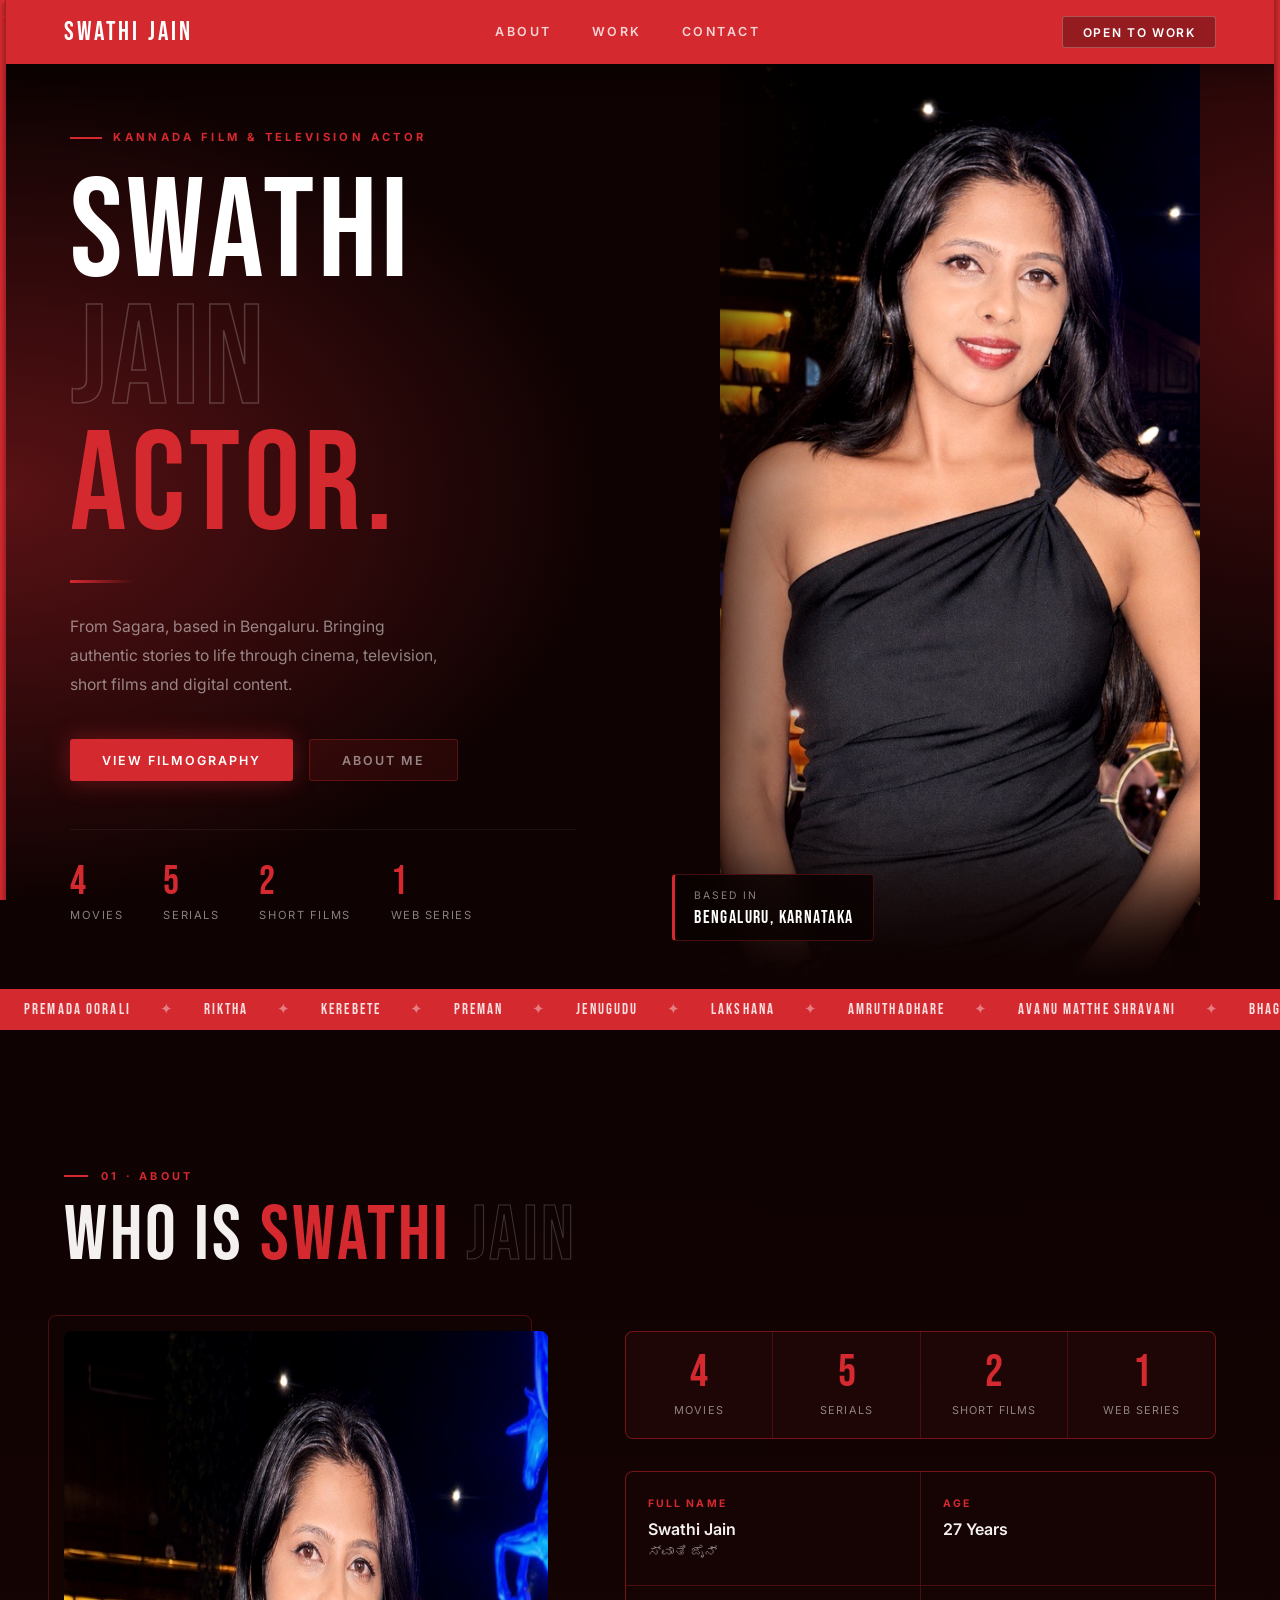
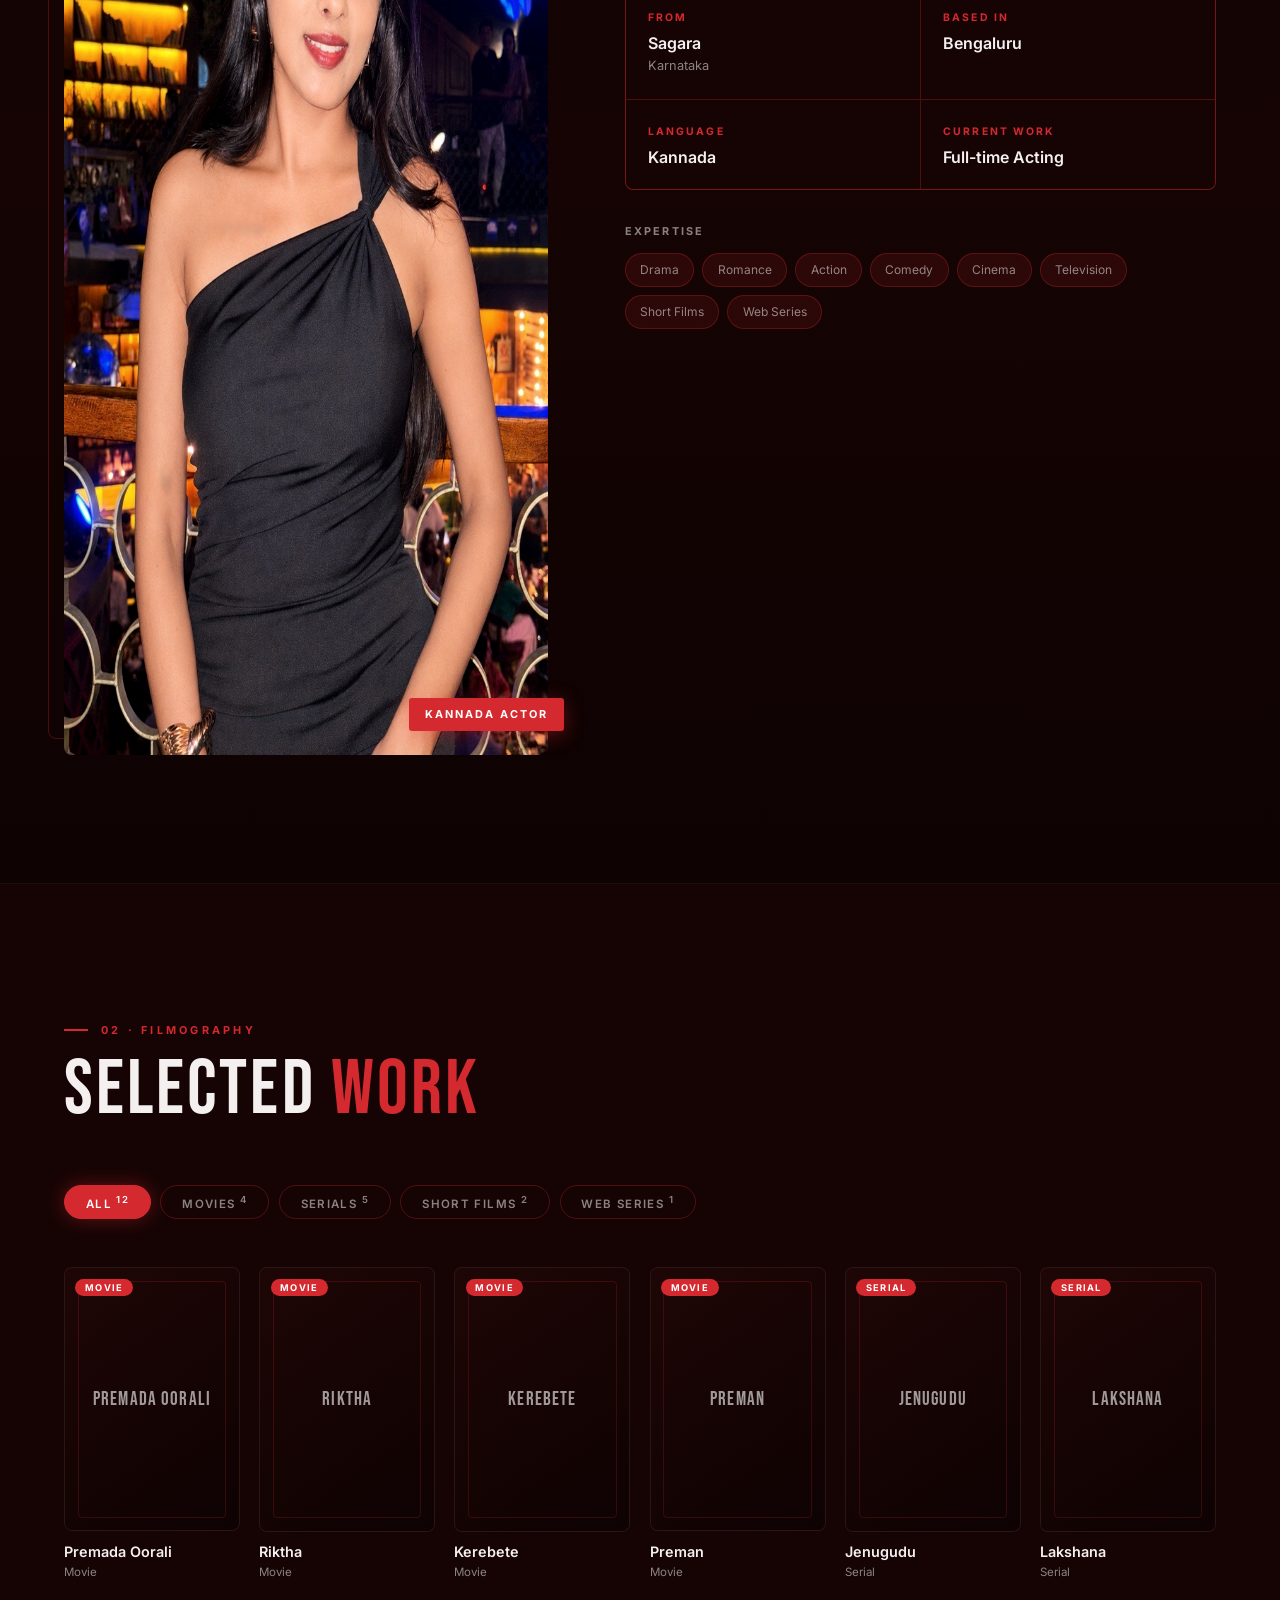
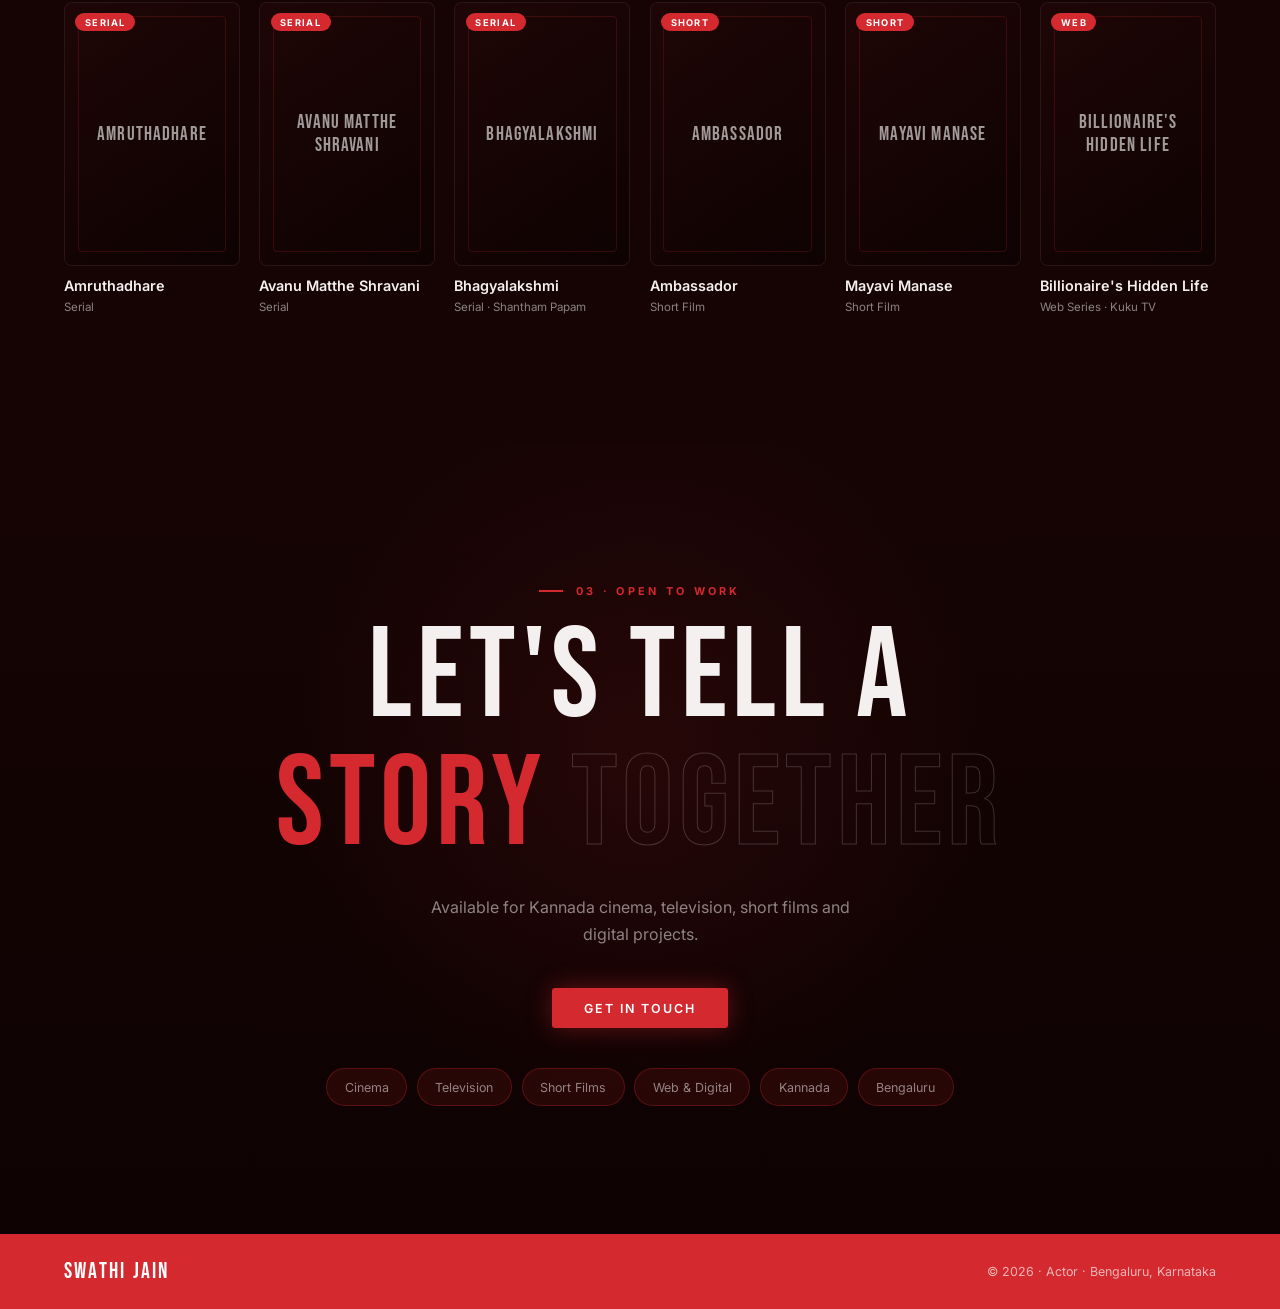
==== commit 1628e752: "Add files via upload" ====
--- a/index.html
+++ b/index.html
@@ -5,13 +5,12 @@
   <meta name="viewport" content="width=device-width, initial-scale=1">
   <title>Swathi Jain — Kannada Film & Television Actor</title>
   <meta name="description" content="Portfolio of Swathi Jain, Kannada film, television and digital actor from Sagara, based in Bengaluru.">
-  <meta name="theme-color" content="#080808">
+  <meta name="theme-color" content="#d4292f">
   <link rel="icon" href="assets/favicon.svg" type="image/svg+xml">
   <link rel="stylesheet" href="style.css">
 </head>
 <body>
 
-  <!-- Custom Cursor -->
   <div id="cursor"></div>
   <div id="cursor-ring"></div>
 
@@ -23,49 +22,57 @@
       <a href="#work">Work</a>
       <a href="#contact">Contact</a>
     </nav>
+    <a class="nav-cta" href="#contact">Open to Work</a>
   </header>
 
   <!-- ── HERO ── -->
   <section id="top" class="hero">
-    <div class="hero-orb hero-orb-1"></div>
-    <div class="hero-orb hero-orb-2"></div>
-    <div class="hero-orb hero-orb-3"></div>
-
-    <div class="hero-inner">
-      <!-- Left: Text -->
-      <div class="hero-text">
-        <p class="hero-tag reveal">Kannada Film &amp; Television Actor</p>
-        <h1 class="hero-title reveal">
-          <span class="line-1">Swathi</span>
-          <span class="line-2">Jain</span>
-          <span class="line-3">Actor.</span>
-        </h1>
-        <p class="hero-desc reveal">
-          From Sagara, based in Bengaluru. Bringing stories to life through cinema, television, short films and digital content.
-        </p>
-        <div class="hero-actions reveal">
-          <a class="btn btn-gold" href="#work">View Filmography</a>
-          <a class="btn btn-outline" href="#about">About Me</a>
-        </div>
+
+    <div class="hero-left">
+      <p class="hero-eyebrow reveal">Kannada Film &amp; Television Actor</p>
+      <h1 class="hero-title reveal">
+        <span class="t1">Swathi</span>
+        <span class="t2">Jain</span>
+        <span class="t3">Actor.</span>
+      </h1>
+      <div class="hero-divider reveal"></div>
+      <p class="hero-desc reveal">
+        From Sagara, based in Bengaluru. Bringing authentic stories to life through cinema, television, short films and digital content.
+      </p>
+      <div class="hero-btns reveal">
+        <a class="btn btn-red" href="#work">View Filmography</a>
+        <a class="btn btn-ghost" href="#about">About Me</a>
       </div>
-
-      <!-- Right: Image -->
-      <div class="hero-visual reveal">
-        <div class="hero-img-frame">
-          <img src="assets/swathi.jpg" alt="Swathi Jain" width="767" height="1024">
-          <div class="hero-img-badge">Bengaluru, Karnataka</div>
-        </div>
-        <div class="hero-img-stat">
-          <strong>12+</strong>
-          <span>Credits</span>
+      <div class="hero-stats reveal">
+        <div>
+          <div class="hero-stat-num">4</div>
+          <div class="hero-stat-label">Movies</div>
+        </div>
+        <div>
+          <div class="hero-stat-num">5</div>
+          <div class="hero-stat-label">Serials</div>
+        </div>
+        <div>
+          <div class="hero-stat-num">2</div>
+          <div class="hero-stat-label">Short Films</div>
+        </div>
+        <div>
+          <div class="hero-stat-num">1</div>
+          <div class="hero-stat-label">Web Series</div>
         </div>
       </div>
     </div>
 
-    <div class="hero-scroll">
-      <div class="scroll-line"></div>
-      Scroll to explore
-    </div>
+    <div class="hero-right">
+      <div class="hero-photo-wrap">
+        <img src="assets/swathi.jpg" alt="Swathi Jain" width="767" height="1024">
+        <div class="hero-badge">
+          <div class="hero-badge-title">Based In</div>
+          <div class="hero-badge-val">Bengaluru, Karnataka</div>
+        </div>
+      </div>
+    </div>
+
   </section>
 
   <!-- ── MARQUEE ── -->
@@ -83,7 +90,6 @@
       <span>Ambassador</span><span class="dot">✦</span>
       <span>Mayavi Manase</span><span class="dot">✦</span>
       <span>Billionaire's Hidden Life</span><span class="dot">✦</span>
-      <!-- duplicate for seamless loop -->
       <span>Premada Oorali</span><span class="dot">✦</span>
       <span>Riktha</span><span class="dot">✦</span>
       <span>Kerebete</span><span class="dot">✦</span>
@@ -99,82 +105,83 @@
     </div>
   </div>
 
-  <!-- ── ABOUT (BENTO GRID) ── -->
-  <section id="about" class="section">
+  <!-- ── ABOUT ── -->
+  <section id="about" class="section about-section">
     <p class="s-label reveal">01 · About</p>
-    <h2 class="s-title reveal">Who is <em>Swathi</em></h2>
-
-    <div class="bento">
-
-      <!-- Photo -->
-      <div class="bento-card b-photo reveal">
-        <img src="assets/swathi.jpg" alt="Swathi Jain" loading="lazy">
+    <h2 class="s-title reveal">Who is <em>Swathi</em> <span class="stroke">Jain</span></h2>
+
+    <div class="about-grid">
+
+      <figure class="about-photo reveal">
+        <img src="assets/swathi.jpg" alt="Swathi Jain" loading="lazy" width="767" height="1024">
+        <div class="about-photo-tag">Kannada Actor</div>
+      </figure>
+
+      <div class="about-content">
+
+        <div class="stat-row reveal">
+          <div class="stat-box">
+            <div class="sb-num">4</div>
+            <div class="sb-label">Movies</div>
+          </div>
+          <div class="stat-box">
+            <div class="sb-num">5</div>
+            <div class="sb-label">Serials</div>
+          </div>
+          <div class="stat-box">
+            <div class="sb-num">2</div>
+            <div class="sb-label">Short Films</div>
+          </div>
+          <div class="stat-box">
+            <div class="sb-num">1</div>
+            <div class="sb-label">Web Series</div>
+          </div>
+        </div>
+
+        <div class="info-cards reveal">
+          <div class="info-card">
+            <div class="ic-label">Full Name</div>
+            <div class="ic-value">Swathi Jain</div>
+            <div class="ic-sub">ಸ್ವಾತಿ ಜೈನ್</div>
+          </div>
+          <div class="info-card">
+            <div class="ic-label">Age</div>
+            <div class="ic-value">27 Years</div>
+          </div>
+          <div class="info-card">
+            <div class="ic-label">From</div>
+            <div class="ic-value">Sagara</div>
+            <div class="ic-sub">Karnataka</div>
+          </div>
+          <div class="info-card">
+            <div class="ic-label">Based In</div>
+            <div class="ic-value">Bengaluru</div>
+          </div>
+          <div class="info-card">
+            <div class="ic-label">Language</div>
+            <div class="ic-value">Kannada</div>
+          </div>
+          <div class="info-card">
+            <div class="ic-label">Current Work</div>
+            <div class="ic-value">Full-time Acting</div>
+          </div>
+        </div>
+
+        <div class="skill-wrap reveal">
+          <div class="skill-label">Expertise</div>
+          <div class="skill-tags">
+            <span class="skill-tag">Drama</span>
+            <span class="skill-tag">Romance</span>
+            <span class="skill-tag">Action</span>
+            <span class="skill-tag">Comedy</span>
+            <span class="skill-tag">Cinema</span>
+            <span class="skill-tag">Television</span>
+            <span class="skill-tag">Short Films</span>
+            <span class="skill-tag">Web Series</span>
+          </div>
+        </div>
+
       </div>
-
-      <!-- Name card -->
-      <div class="bento-card b-name reveal">
-        <p class="b-card-label">Full Name</p>
-        <p class="b-card-value">Swathi Jain</p>
-        <p class="b-card-sub">ಸ್ವಾತಿ ಜೈನ್</p>
-      </div>
-
-      <!-- Location -->
-      <div class="bento-card b-loc reveal">
-        <p class="b-card-label">Based In</p>
-        <p class="b-card-value">Bengaluru</p>
-        <p class="b-card-sub">From Sagara, Karnataka</p>
-      </div>
-
-      <!-- Bio -->
-      <div class="bento-card b-bio reveal">
-        <p class="b-card-label">About</p>
-        <p style="margin-top:.5rem; font-size:.95rem; color:rgba(255,255,255,.55); line-height:1.8;">
-          A passionate Kannada film and television actor with experience across movies, serials, short films and web series. Dedicated to bringing authentic, compelling performances to every role.
-        </p>
-      </div>
-
-      <!-- Stats -->
-      <div class="bento-card b-stat-1 reveal">
-        <div class="b-stat-num">4</div>
-        <div class="b-stat-label">Movies</div>
-      </div>
-      <div class="bento-card b-stat-2 reveal">
-        <div class="b-stat-num">5</div>
-        <div class="b-stat-label">Serials</div>
-      </div>
-      <div class="bento-card b-stat-3 reveal">
-        <div class="b-stat-num">2</div>
-        <div class="b-stat-label">Short Films</div>
-      </div>
-      <div class="bento-card b-stat-4 reveal">
-        <div class="b-stat-num">1</div>
-        <div class="b-stat-label">Web Series</div>
-      </div>
-
-      <!-- Skills -->
-      <div class="bento-card b-skills reveal">
-        <p class="b-card-label">Expertise</p>
-        <div class="skill-tags">
-          <span class="skill-tag">Drama</span>
-          <span class="skill-tag">Romance</span>
-          <span class="skill-tag">Action</span>
-          <span class="skill-tag">Comedy</span>
-          <span class="skill-tag">Kannada</span>
-          <span class="skill-tag">Television</span>
-          <span class="skill-tag">Cinema</span>
-          <span class="skill-tag">Digital</span>
-        </div>
-      </div>
-
-      <!-- Availability -->
-      <div class="bento-card b-avail reveal">
-        <p class="b-card-label">Status</p>
-        <p style="margin-top:.6rem; font-size:1rem; font-weight:600;">
-          <span class="avail-dot"></span>Available for Work
-        </p>
-        <p class="avail-text">Open to cinema, television, short films &amp; digital projects.</p>
-      </div>
-
     </div>
   </section>
 
@@ -318,7 +325,6 @@
 
   <!-- ── CTA ── -->
   <section id="contact" class="section cta-section">
-    <div class="cta-orb"></div>
     <p class="s-label reveal" style="justify-content:center">03 · Open to Work</p>
     <h2 class="cta-title reveal">
       Let's Tell A<br>
@@ -326,7 +332,7 @@
     </h2>
     <p class="cta-sub reveal">Available for Kannada cinema, television, short films and digital projects.</p>
     <div class="reveal">
-      <a class="btn btn-gold" href="mailto:swathijain@example.com">Get In Touch</a>
+      <a class="btn btn-red" href="mailto:swathijain@example.com">Get In Touch</a>
     </div>
     <div class="cta-tags reveal">
       <span class="cta-tag">Cinema</span>
@@ -341,38 +347,26 @@
   <!-- ── FOOTER ── -->
   <footer>
     <span class="footer-logo">Swathi Jain</span>
-    <span>&copy; <span id="yr"></span> · Actor · Bengaluru</span>
+    <span class="footer-copy">&copy; <span id="yr"></span> · Actor · Bengaluru, Karnataka</span>
   </footer>
 
   <script>
     'use strict';
 
-    /* Year */
     document.getElementById('yr').textContent = new Date().getFullYear();
 
-    /* Custom cursor */
-    const cur = document.getElementById('cursor');
+    /* Cursor */
+    const cur  = document.getElementById('cursor');
     const ring = document.getElementById('cursor-ring');
     let mx = 0, my = 0, rx = 0, ry = 0;
     document.addEventListener('mousemove', e => { mx = e.clientX; my = e.clientY; });
     (function loop() {
-      rx += (mx - rx) * .12;
-      ry += (my - ry) * .12;
-      cur.style.left  = mx + 'px';
-      cur.style.top   = my + 'px';
-      ring.style.left = rx + 'px';
-      ring.style.top  = ry + 'px';
+      rx += (mx - rx) * .13;
+      ry += (my - ry) * .13;
+      cur.style.left  = mx + 'px';  cur.style.top  = my + 'px';
+      ring.style.left = rx + 'px';  ring.style.top = ry + 'px';
       requestAnimationFrame(loop);
     })();
-
-    /* Bento card spotlight */
-    document.querySelectorAll('.bento-card').forEach(card => {
-      card.addEventListener('pointermove', e => {
-        const r = card.getBoundingClientRect();
-        card.style.setProperty('--mx', (e.clientX - r.left) + 'px');
-        card.style.setProperty('--my', (e.clientY - r.top)  + 'px');
-      });
-    });
 
     /* Scroll reveal */
     const io = new IntersectionObserver(entries => {
@@ -381,12 +375,10 @@
         e.target.classList.add('visible');
         io.unobserve(e.target);
       });
-    }, { threshold: 0.12 });
-    document.querySelectorAll('.reveal').forEach(el => io.observe(el));
-
-    /* Stagger children inside bento */
-    document.querySelectorAll('.bento .reveal').forEach((el, i) => {
-      el.style.transitionDelay = (i * 60) + 'ms';
+    }, { threshold: 0.1 });
+    document.querySelectorAll('.reveal').forEach((el, i) => {
+      el.style.transitionDelay = (i % 6) * 80 + 'ms';
+      io.observe(el);
     });
 
     /* Filter */
--- a/style.css
+++ b/style.css
@@ -1,26 +1,26 @@
 /* ============================================================
-   SWATHI JAIN PORTFOLIO — 2025 Dark Theme
+   SWATHI JAIN — Cinematic Red Dark Theme
    ============================================================ */
 
-@import url('https://fonts.googleapis.com/css2?family=Bebas+Neue&family=Inter:wght@300;400;500;600&family=Playfair+Display:ital,wght@0,400;0,700;1,400;1,700&display=swap');
+@import url('https://fonts.googleapis.com/css2?family=Bebas+Neue&family=Inter:wght@300;400;500;600;700&family=Playfair+Display:ital,wght@0,400;0,700;1,400&display=swap');
 
 *, *::before, *::after { box-sizing: border-box; margin: 0; padding: 0; }
 
 :root {
-  --bg:        #080808;
-  --bg2:       #0f0f0f;
-  --bg3:       #161616;
-  --glass:     rgba(255,255,255,.04);
-  --glass-b:   rgba(255,255,255,.08);
-  --ink:       #f5f5f5;
-  --muted:     rgba(255,255,255,.45);
-  --accent:    #d4a843;
-  --accent-dim:rgba(212,168,67,.15);
-  --accent-glow:rgba(212,168,67,.35);
-  --red:       #e05252;
-  --teal:      #4ecdc4;
-  --r:         12px;
-  --pad:       clamp(1.25rem, 5vw, 4rem);
+  --red:        #d4292f;
+  --red-dark:   #a01e23;
+  --red-deep:   #5a1215;
+  --bg:         #0e0202;
+  --bg2:        #160404;
+  --bg3:        #1e0606;
+  --glass:      rgba(255,255,255,.04);
+  --glass-b:    rgba(255,255,255,.08);
+  --red-glass:  rgba(212,41,47,.12);
+  --red-border: rgba(212,41,47,.3);
+  --ink:        #f5f0f0;
+  --muted:      rgba(255,255,255,.5);
+  --pad:        clamp(1.5rem, 5vw, 4rem);
+  --r:          8px;
 }
 
 html { scroll-behavior: smooth; }
@@ -36,400 +36,379 @@
 a { color: inherit; text-decoration: none; }
 img { display: block; max-width: 100%; }
 
-/* ── CUSTOM CURSOR ── */
+/* ── CURSOR ── */
 #cursor {
   position: fixed; z-index: 9999;
-  width: 12px; height: 12px;
-  background: var(--accent);
+  width: 10px; height: 10px;
+  background: var(--red);
   border-radius: 50%;
   pointer-events: none;
-  transform: translate(-50%, -50%);
-  transition: transform .1s, width .3s, height .3s, background .3s;
-  mix-blend-mode: difference;
+  transform: translate(-50%,-50%);
+  transition: width .3s, height .3s;
 }
 #cursor-ring {
   position: fixed; z-index: 9998;
-  width: 40px; height: 40px;
-  border: 1px solid rgba(212,168,67,.5);
+  width: 36px; height: 36px;
+  border: 1px solid rgba(212,41,47,.6);
   border-radius: 50%;
   pointer-events: none;
-  transform: translate(-50%, -50%);
-  transition: transform .12s ease-out, width .3s, height .3s, opacity .3s;
-}
-body:has(a:hover) #cursor,
-body:has(button:hover) #cursor { width: 20px; height: 20px; }
-body:has(a:hover) #cursor-ring,
-body:has(button:hover) #cursor-ring { width: 60px; height: 60px; opacity: .5; }
-
-/* ── NOISE OVERLAY ── */
-body::before {
+  transform: translate(-50%,-50%);
+  transition: width .3s, height .3s, opacity .3s;
+}
+
+/* ── LEFT + RIGHT RED BORDER STRIPS ── */
+body::after {
   content: '';
-  position: fixed; inset: 0; z-index: 0;
+  position: fixed; inset: 0; z-index: 200;
   pointer-events: none;
-  opacity: .035;
-  background-image: url("data:image/svg+xml,%3Csvg viewBox='0 0 256 256' xmlns='http://www.w3.org/2000/svg'%3E%3Cfilter id='noise'%3E%3CfeTurbulence type='fractalNoise' baseFrequency='0.9' numOctaves='4' stitchTiles='stitch'/%3E%3C/filter%3E%3Crect width='100%25' height='100%25' filter='url(%23noise)'/%3E%3C/svg%3E");
-  background-size: 200px 200px;
+  background:
+    linear-gradient(to right,  var(--red) 0px, var(--red-dark) 6px, transparent 6px),
+    linear-gradient(to left,   var(--red) 0px, var(--red-dark) 6px, transparent 6px);
 }
 
 /* ── NAV ── */
 .nav {
   position: fixed; top: 0; left: 0; right: 0; z-index: 100;
   display: flex; align-items: center; justify-content: space-between;
-  padding: 1.1rem var(--pad);
-  background: rgba(8,8,8,.8);
-  backdrop-filter: blur(20px) saturate(1.4);
-  border-bottom: 1px solid var(--glass-b);
+  padding: 0 var(--pad);
+  height: 64px;
+  background: var(--red);
+  box-shadow: 0 2px 30px rgba(0,0,0,.5);
 }
 .nav-logo {
-  font: 400 1.5rem 'Bebas Neue', sans-serif;
+  font: 400 1.6rem 'Bebas Neue';
   letter-spacing: .12em;
-  color: var(--accent);
+  color: #fff;
 }
 .nav-links { display: flex; gap: 2.5rem; }
 .nav-links a {
-  font-size: .8rem; font-weight: 500;
-  letter-spacing: .18em; text-transform: uppercase;
-  color: var(--muted); transition: color .25s;
+  font-size: .78rem; font-weight: 600;
+  letter-spacing: .2em; text-transform: uppercase;
+  color: rgba(255,255,255,.8);
+  transition: color .2s;
   position: relative;
 }
 .nav-links a::after {
-  content: ''; position: absolute; left: 0; bottom: -.3rem;
-  width: 0; height: 1px; background: var(--accent);
+  content: ''; position: absolute; left: 0; bottom: -.25rem;
+  width: 0; height: 1px; background: #fff;
   transition: width .3s;
 }
-.nav-links a:hover { color: var(--ink); }
+.nav-links a:hover { color: #fff; }
 .nav-links a:hover::after { width: 100%; }
+.nav-cta {
+  padding: .45rem 1.2rem;
+  background: rgba(0,0,0,.3);
+  border: 1px solid rgba(255,255,255,.25);
+  border-radius: 3px;
+  font: 600 .75rem 'Inter';
+  letter-spacing: .14em; text-transform: uppercase;
+  color: #fff; cursor: none;
+  transition: background .2s;
+}
+.nav-cta:hover { background: rgba(0,0,0,.5); }
 
 /* ── HERO ── */
 .hero {
   min-height: 100vh;
   display: grid;
-  grid-template-rows: 1fr auto;
-  padding: 0 var(--pad);
+  grid-template-columns: 1fr 1fr;
   position: relative;
   overflow: hidden;
-}
-
-/* animated gradient orbs */
-.hero-orb {
-  position: absolute; border-radius: 50%;
-  pointer-events: none; filter: blur(80px);
-  animation: orb-drift 12s ease-in-out infinite alternate;
-}
-.hero-orb-1 {
-  width: 50vw; height: 50vw;
-  top: -15%; right: -10%;
-  background: radial-gradient(circle, rgba(212,168,67,.18), transparent 65%);
-  animation-delay: 0s;
-}
-.hero-orb-2 {
-  width: 35vw; height: 35vw;
-  bottom: 5%; left: -5%;
-  background: radial-gradient(circle, rgba(78,205,196,.1), transparent 65%);
-  animation-delay: -4s;
-}
-.hero-orb-3 {
-  width: 25vw; height: 25vw;
-  top: 40%; left: 35%;
-  background: radial-gradient(circle, rgba(224,82,82,.08), transparent 65%);
-  animation-delay: -8s;
-}
-@keyframes orb-drift {
-  from { transform: translate(0, 0) scale(1); }
-  to   { transform: translate(3%, 5%) scale(1.08); }
-}
-
-.hero-inner {
-  display: grid;
-  grid-template-columns: 1fr .7fr;
-  align-items: center;
-  gap: 3rem;
-  padding-top: 9rem;
-  padding-bottom: 4rem;
+  padding-top: 64px;
+}
+
+/* red gradient bg */
+.hero::before {
+  content: '';
+  position: absolute; inset: 0;
+  background:
+    radial-gradient(ellipse 80% 70% at 0% 50%, var(--red-deep) 0%, transparent 60%),
+    radial-gradient(ellipse 60% 80% at 100% 30%, rgba(160,30,35,.4) 0%, transparent 55%),
+    var(--bg);
+  z-index: 0;
+}
+
+.hero-left {
   position: relative; z-index: 1;
-}
-
-.hero-tag {
-  display: inline-flex; align-items: center; gap: .6rem;
-  font-size: .72rem; font-weight: 600; letter-spacing: .28em; text-transform: uppercase;
-  color: var(--accent); margin-bottom: 1.5rem;
-}
-.hero-tag::before {
-  content: ''; width: 2rem; height: 1px; background: var(--accent);
-}
+  display: flex; flex-direction: column; justify-content: center;
+  padding: 4rem var(--pad) 4rem calc(var(--pad) + 6px);
+}
+
+.hero-eyebrow {
+  display: inline-flex; align-items: center; gap: .7rem;
+  font-size: .7rem; font-weight: 700; letter-spacing: .3em; text-transform: uppercase;
+  color: var(--red); margin-bottom: 1.5rem;
+}
+.hero-eyebrow::before { content: ''; width: 2rem; height: 2px; background: var(--red); }
 
 .hero-title {
-  font: 400 clamp(5rem, 14vw, 13rem)/1 'Bebas Neue', sans-serif;
-  letter-spacing: .04em;
-  line-height: .92;
-}
-.hero-title .line-1 { display: block; color: var(--ink); }
-.hero-title .line-2 {
+  font: 400 clamp(4.5rem, 11vw, 10rem)/1 'Bebas Neue';
+  letter-spacing: .03em;
+  line-height: .9;
+}
+.hero-title .t1 { display: block; color: #fff; }
+.hero-title .t2 {
   display: block;
-  -webkit-text-stroke: 1px rgba(255,255,255,.25);
   color: transparent;
-  font-style: normal;
-}
-.hero-title .line-3 { display: block; color: var(--accent); }
+  -webkit-text-stroke: 1.5px rgba(255,255,255,.2);
+}
+.hero-title .t3 { display: block; color: var(--red); }
+
+.hero-divider {
+  width: 4rem; height: 3px;
+  background: linear-gradient(90deg, var(--red), transparent);
+  margin: 1.8rem 0;
+}
 
 .hero-desc {
-  max-width: 40ch;
-  font-size: 1rem; color: var(--muted); line-height: 1.8;
-  margin: 1.8rem 0 2.5rem;
-}
-
-.hero-actions { display: flex; gap: 1rem; flex-wrap: wrap; align-items: center; }
+  max-width: 38ch;
+  font-size: .98rem; color: var(--muted); line-height: 1.85;
+  margin-bottom: 2.5rem;
+}
+
+.hero-btns { display: flex; gap: 1rem; flex-wrap: wrap; }
 
 .btn {
   display: inline-flex; align-items: center; gap: .5rem;
-  padding: .85rem 2rem; border-radius: 4px;
-  font: 600 .8rem 'Inter', sans-serif;
+  padding: .8rem 2rem; border-radius: 3px;
+  font: 600 .78rem 'Inter';
+  letter-spacing: .16em; text-transform: uppercase;
+  cursor: none; transition: all .3s;
+  position: relative; overflow: hidden;
+}
+.btn-red {
+  background: var(--red); color: #fff;
+  box-shadow: 0 0 25px rgba(212,41,47,.4);
+}
+.btn-red:hover { background: #e8333a; transform: translateY(-2px); box-shadow: 0 0 40px rgba(212,41,47,.6); }
+.btn-ghost {
+  border: 1px solid var(--red-border); color: var(--muted);
+  background: var(--red-glass);
+}
+.btn-ghost:hover { border-color: var(--red); color: #fff; transform: translateY(-2px); }
+
+.hero-stats {
+  display: flex; gap: 2.5rem; margin-top: 3rem;
+  padding-top: 2rem;
+  border-top: 1px solid rgba(255,255,255,.06);
+}
+.hero-stat-num {
+  font: 400 2.5rem/1 'Bebas Neue'; color: var(--red);
+}
+.hero-stat-label {
+  font-size: .7rem; color: var(--muted);
   letter-spacing: .14em; text-transform: uppercase;
-  cursor: none; transition: all .3s cubic-bezier(.2,.8,.2,1);
-  position: relative; overflow: hidden;
-}
-.btn::before {
-  content: ''; position: absolute; inset: 0;
-  background: rgba(255,255,255,.08);
-  transform: translateX(-100%);
-  transition: transform .4s;
-}
-.btn:hover::before { transform: translateX(0); }
-
-.btn-gold {
-  background: var(--accent); color: #000;
-  box-shadow: 0 0 30px var(--accent-glow);
-}
-.btn-gold:hover { transform: translateY(-3px); box-shadow: 0 0 50px var(--accent-glow); }
-
-.btn-outline {
-  border: 1px solid var(--glass-b); color: var(--muted);
-  background: var(--glass);
-  backdrop-filter: blur(8px);
-}
-.btn-outline:hover { border-color: var(--accent); color: var(--accent); transform: translateY(-3px); }
-
-/* hero image */
-.hero-visual { position: relative; }
-.hero-img-frame {
+  margin-top: .2rem;
+}
+
+/* hero right — photo */
+.hero-right {
+  position: relative; z-index: 1;
+  display: flex; align-items: flex-end; justify-content: center;
+  padding-bottom: 0;
+  overflow: hidden;
+}
+.hero-photo-wrap {
   position: relative;
-  border-radius: var(--r);
-  overflow: hidden;
-}
-.hero-img-frame::before {
+  width: 100%; height: 100%;
+  display: flex; align-items: flex-end; justify-content: center;
+}
+.hero-photo-wrap::before {
   content: '';
-  position: absolute; inset: 0; z-index: 2;
-  background: linear-gradient(to bottom, transparent 50%, rgba(8,8,8,.8));
-}
-.hero-img-frame img {
-  width: 100%; aspect-ratio: 3/4;
-  object-fit: cover; object-position: 50% 8%;
-  filter: saturate(.9) contrast(1.05);
-}
-.hero-img-badge {
-  position: absolute; bottom: 1.5rem; left: 1.5rem; z-index: 3;
-  padding: .5rem 1rem; border-radius: 999px;
-  background: rgba(0,0,0,.7); backdrop-filter: blur(12px);
-  border: 1px solid var(--glass-b);
-  font-size: .72rem; font-weight: 600; letter-spacing: .18em; text-transform: uppercase;
-  color: var(--accent);
-}
-.hero-img-stat {
-  position: absolute; top: 1.5rem; right: -1rem; z-index: 3;
-  padding: 1rem 1.2rem; border-radius: var(--r);
-  background: rgba(15,15,15,.85); backdrop-filter: blur(16px);
-  border: 1px solid var(--glass-b);
-  text-align: center;
-}
-.hero-img-stat strong { display: block; font: 400 2rem 'Bebas Neue'; color: var(--accent); }
-.hero-img-stat span { font-size: .68rem; color: var(--muted); letter-spacing: .12em; text-transform: uppercase; }
-
-/* hero scroll indicator */
-.hero-scroll {
-  display: flex; align-items: center; gap: 1rem;
-  padding-bottom: 2.5rem;
-  font-size: .72rem; letter-spacing: .2em; text-transform: uppercase; color: var(--muted);
+  position: absolute; inset: 0;
+  background: linear-gradient(to right, var(--bg) 0%, transparent 30%),
+              linear-gradient(to top, var(--bg) 0%, transparent 20%);
+  z-index: 2;
+}
+.hero-photo-wrap img {
+  width: 85%; max-width: 480px;
+  height: 100%; object-fit: cover; object-position: 50% 5%;
+  filter: saturate(.85) contrast(1.1);
   position: relative; z-index: 1;
-}
-.scroll-line {
-  width: 3rem; height: 1px; background: var(--glass-b);
-  position: relative; overflow: hidden;
-}
-.scroll-line::after {
-  content: ''; position: absolute; inset: 0;
-  background: var(--accent);
-  animation: scroll-run 2s ease-in-out infinite;
-}
-@keyframes scroll-run {
-  0%   { transform: translateX(-100%); }
-  100% { transform: translateX(100%); }
-}
+  mask-image: linear-gradient(to top, transparent 0%, black 15%);
+  -webkit-mask-image: linear-gradient(to top, transparent 0%, black 15%);
+}
+
+/* floating badge on photo */
+.hero-badge {
+  position: absolute; bottom: 3rem; left: 2rem; z-index: 3;
+  padding: .7rem 1.2rem;
+  background: rgba(10,2,2,.85); backdrop-filter: blur(12px);
+  border: 1px solid var(--red-border);
+  border-left: 3px solid var(--red);
+  border-radius: 4px;
+}
+.hero-badge-title { font-size: .65rem; color: var(--muted); letter-spacing: .18em; text-transform: uppercase; }
+.hero-badge-val   { font: 400 1.1rem 'Bebas Neue'; letter-spacing: .08em; color: #fff; margin-top: .2rem; }
 
 /* ── MARQUEE ── */
 .marquee-wrap {
   overflow: hidden;
-  border-block: 1px solid var(--glass-b);
-  background: var(--bg2);
-  padding: .9rem 0;
+  background: var(--red);
+  padding: .7rem 0;
+  position: relative; z-index: 10;
 }
 .marquee-track {
   display: flex; width: max-content;
-  animation: marquee 35s linear infinite;
+  animation: marquee 30s linear infinite;
 }
 .marquee-track span {
-  padding: 0 2rem;
-  font: 400 1.1rem 'Bebas Neue'; letter-spacing: .12em;
-  color: var(--muted); white-space: nowrap;
-}
-.marquee-track span.dot { color: var(--accent); padding: 0 .5rem; }
+  padding: 0 1.5rem;
+  font: 400 .95rem 'Bebas Neue'; letter-spacing: .14em;
+  color: rgba(255,255,255,.85); white-space: nowrap;
+}
+.marquee-track .dot { color: rgba(255,255,255,.4); padding: 0 .3rem; }
 @keyframes marquee { to { transform: translateX(-50%); } }
 
-/* ── SECTION COMMONS ── */
-.section { padding: clamp(5rem, 12vw, 9rem) var(--pad); position: relative; }
+/* ── SECTIONS ── */
+.section { padding: clamp(5rem,12vw,8rem) var(--pad); position: relative; }
 
 .s-label {
   display: inline-flex; align-items: center; gap: .8rem;
-  font-size: .7rem; font-weight: 700; letter-spacing: .3em; text-transform: uppercase;
-  color: var(--accent); margin-bottom: 1rem;
-}
-.s-label::before { content: ''; width: 1.8rem; height: 1px; background: var(--accent); }
+  font-size: .68rem; font-weight: 700; letter-spacing: .3em; text-transform: uppercase;
+  color: var(--red); margin-bottom: .8rem;
+}
+.s-label::before { content: ''; width: 1.5rem; height: 2px; background: var(--red); }
 
 .s-title {
-  font: 400 clamp(2.5rem, 6vw, 5rem)/1 'Bebas Neue', sans-serif;
+  font: 400 clamp(2.8rem, 6vw, 5.5rem)/1 'Bebas Neue';
   letter-spacing: .04em; margin-bottom: 3.5rem;
 }
-.s-title em { color: var(--accent); font-style: normal; }
-
-/* ── BENTO ABOUT ── */
-.bento {
+.s-title em { color: var(--red); font-style: normal; }
+.s-title .stroke {
+  -webkit-text-stroke: 1px rgba(255,255,255,.2);
+  color: transparent;
+}
+
+/* ── ABOUT ── */
+.about-section {
+  background: linear-gradient(180deg, var(--bg) 0%, var(--bg2) 50%, var(--bg) 100%);
+}
+.about-grid {
   display: grid;
-  grid-template-columns: repeat(12, 1fr);
-  grid-template-rows: auto;
-  gap: 1rem;
-}
-
-.bento-card {
-  background: var(--glass);
-  border: 1px solid var(--glass-b);
+  grid-template-columns: .9fr 1.1fr;
+  gap: clamp(2rem, 6vw, 6rem);
+  align-items: start;
+}
+
+.about-photo {
+  position: relative;
+}
+.about-photo::before {
+  content: '';
+  position: absolute; top: -1rem; left: -1rem;
+  right: 1rem; bottom: 1rem;
+  border: 1px solid var(--red-border);
   border-radius: var(--r);
-  padding: 1.8rem;
-  backdrop-filter: blur(8px);
-  transition: border-color .3s, transform .3s;
-  position: relative; overflow: hidden;
-}
-.bento-card::before {
-  content: ''; position: absolute; inset: 0;
-  background: radial-gradient(circle at var(--mx,50%) var(--my,50%), rgba(212,168,67,.06), transparent 60%);
-  opacity: 0; transition: opacity .4s;
-}
-.bento-card:hover::before { opacity: 1; }
-.bento-card:hover { border-color: rgba(212,168,67,.3); transform: translateY(-3px); }
-
-/* grid placement */
-.b-photo   { grid-column: span 4; grid-row: span 2; padding: 0; overflow: hidden; }
-.b-name    { grid-column: span 5; }
-.b-loc     { grid-column: span 3; }
-.b-bio     { grid-column: span 8; }
-.b-stat-1  { grid-column: span 2; text-align: center; }
-.b-stat-2  { grid-column: span 2; text-align: center; }
-.b-stat-3  { grid-column: span 2; text-align: center; }
-.b-stat-4  { grid-column: span 2; text-align: center; }
-.b-skills  { grid-column: span 4; }
-.b-avail   { grid-column: span 4; background: var(--accent-dim); border-color: rgba(212,168,67,.25); }
-
-.b-photo img {
-  width: 100%; height: 100%;
-  object-fit: cover; object-position: 50% 8%;
-  border-radius: var(--r);
-  filter: grayscale(20%) contrast(1.05);
-  transition: transform .6s, filter .4s;
-}
-.b-photo:hover img { transform: scale(1.04); filter: grayscale(0%) contrast(1.05); }
-
-.b-card-label {
-  font-size: .65rem; font-weight: 700; letter-spacing: .22em; text-transform: uppercase;
-  color: var(--muted); margin-bottom: .6rem;
-}
-.b-card-value {
-  font: 400 1.6rem 'Bebas Neue'; letter-spacing: .06em; color: var(--ink);
-}
-.b-card-sub { font-size: .82rem; color: var(--muted); margin-top: .3rem; }
-
-.b-stat-num {
-  font: 400 3.5rem/1 'Bebas Neue'; color: var(--accent);
-}
-.b-stat-label { font-size: .72rem; color: var(--muted); letter-spacing: .1em; text-transform: uppercase; margin-top: .3rem; }
-
-.b-bio p { font-size: .95rem; color: var(--muted); line-height: 1.8; }
-
-.skill-tags { display: flex; flex-wrap: wrap; gap: .5rem; margin-top: .8rem; }
+  z-index: 0;
+}
+.about-photo img {
+  position: relative; z-index: 1;
+  width: 100%; border-radius: var(--r);
+  filter: saturate(.9) contrast(1.05);
+}
+.about-photo-tag {
+  position: absolute; bottom: 1.5rem; right: -1rem; z-index: 2;
+  padding: .6rem 1rem;
+  background: var(--red);
+  border-radius: 3px;
+  font: 700 .68rem 'Inter'; letter-spacing: .18em; text-transform: uppercase;
+  color: #fff;
+  box-shadow: 0 4px 20px rgba(212,41,47,.4);
+}
+
+.about-content {}
+
+.info-cards {
+  display: grid; grid-template-columns: 1fr 1fr; gap: 1px;
+  background: var(--red-border);
+  border: 1px solid var(--red-border);
+  border-radius: var(--r); overflow: hidden;
+  margin-bottom: 2rem;
+}
+.info-card {
+  background: var(--bg2);
+  padding: 1.4rem;
+  transition: background .25s;
+}
+.info-card:hover { background: var(--bg3); }
+.ic-label { font-size: .65rem; font-weight: 700; letter-spacing: .2em; text-transform: uppercase; color: var(--red); margin-bottom: .4rem; }
+.ic-value { font: 600 1rem 'Inter'; color: var(--ink); }
+.ic-sub   { font-size: .8rem; color: var(--muted); margin-top: .15rem; }
+
+.stat-row {
+  display: grid; grid-template-columns: repeat(4,1fr);
+  gap: 1px; background: var(--red-border);
+  border: 1px solid var(--red-border);
+  border-radius: var(--r); overflow: hidden;
+  margin-bottom: 2rem;
+}
+.stat-box {
+  background: var(--bg3);
+  padding: 1.2rem .8rem; text-align: center;
+  transition: background .25s;
+}
+.stat-box:hover { background: rgba(212,41,47,.1); }
+.sb-num   { font: 400 2.8rem/1 'Bebas Neue'; color: var(--red); }
+.sb-label { font-size: .68rem; color: var(--muted); letter-spacing: .1em; text-transform: uppercase; margin-top: .3rem; }
+
+.skill-wrap { margin-top: 1.5rem; }
+.skill-label { font-size: .68rem; font-weight: 700; letter-spacing: .2em; text-transform: uppercase; color: var(--muted); margin-bottom: .8rem; }
+.skill-tags { display: flex; flex-wrap: wrap; gap: .5rem; }
 .skill-tag {
-  padding: .3rem .8rem; border-radius: 999px;
-  border: 1px solid var(--glass-b);
+  padding: .35rem .9rem; border-radius: 999px;
+  border: 1px solid var(--red-border);
   font-size: .75rem; color: var(--muted);
-  transition: border-color .2s, color .2s;
-}
-.skill-tag:hover { border-color: var(--accent); color: var(--accent); }
-
-.avail-dot {
-  display: inline-block; width: 8px; height: 8px;
-  border-radius: 50%; background: #4ade80;
-  box-shadow: 0 0 8px #4ade80;
-  margin-right: .5rem;
-  animation: pulse-dot 2s ease-in-out infinite;
-}
-@keyframes pulse-dot {
-  0%,100% { box-shadow: 0 0 6px #4ade80; }
-  50%      { box-shadow: 0 0 16px #4ade80; }
-}
-.avail-text { font-size: .82rem; color: var(--muted); margin-top: .5rem; }
-
-/* ── WORK / FILMOGRAPHY ── */
-.work-section { background: var(--bg2); }
+  background: var(--red-glass);
+  transition: all .2s;
+}
+.skill-tag:hover { border-color: var(--red); color: #fff; background: rgba(212,41,47,.2); }
+
+/* ── WORK ── */
+.work-section {
+  background: var(--bg2);
+  border-top: 1px solid rgba(255,255,255,.04);
+}
 
 .filters {
   display: flex; flex-wrap: wrap; gap: .6rem; margin-bottom: 3rem;
 }
 .filters button {
-  padding: .55rem 1.3rem; border-radius: 999px;
-  border: 1px solid var(--glass-b);
+  padding: .5rem 1.3rem; border-radius: 999px;
+  border: 1px solid var(--red-border);
   background: transparent; color: var(--muted);
-  font: 500 .78rem 'Inter'; letter-spacing: .1em; text-transform: uppercase;
+  font: 600 .72rem 'Inter'; letter-spacing: .12em; text-transform: uppercase;
   cursor: none; transition: all .25s;
 }
-.filters button:hover { border-color: var(--accent); color: var(--accent); }
+.filters button:hover { border-color: var(--red); color: var(--red); }
 .filters button[aria-pressed="true"] {
-  background: var(--accent); color: #000; border-color: var(--accent);
-  box-shadow: 0 0 20px var(--accent-glow);
+  background: var(--red); color: #fff; border-color: var(--red);
+  box-shadow: 0 0 20px rgba(212,41,47,.4);
 }
 
 .credits-grid {
   display: grid;
-  grid-template-columns: repeat(auto-fill, minmax(180px, 1fr));
-  gap: 1.2rem;
-  list-style: none;
+  grid-template-columns: repeat(auto-fill, minmax(175px, 1fr));
+  gap: 1.2rem; list-style: none;
 }
 .credit[hidden] { display: none; }
 
 .poster-wrap {
-  position: relative;
-  aspect-ratio: 2/3;
-  border-radius: var(--r);
-  overflow: hidden;
+  position: relative; aspect-ratio: 2/3;
+  border-radius: var(--r); overflow: hidden;
   background: var(--bg3);
-  border: 1px solid var(--glass-b);
+  border: 1px solid rgba(255,255,255,.06);
   transition: transform .4s cubic-bezier(.2,.8,.2,1), border-color .3s, box-shadow .4s;
   cursor: none;
 }
 .poster-wrap:hover {
   transform: translateY(-8px) scale(1.02);
-  border-color: var(--accent);
-  box-shadow: 0 20px 60px rgba(0,0,0,.6), 0 0 30px var(--accent-glow);
+  border-color: var(--red);
+  box-shadow: 0 20px 50px rgba(0,0,0,.7), 0 0 30px rgba(212,41,47,.3);
 }
 .poster-wrap img {
   position: absolute; inset: 0;
-  width: 100%; height: 100%;
-  object-fit: cover;
+  width: 100%; height: 100%; object-fit: cover;
   transition: transform .5s;
 }
 .poster-wrap:hover img { transform: scale(1.06); }
@@ -437,94 +416,88 @@
 .poster-ph {
   position: absolute; inset: 0;
   display: flex; align-items: center; justify-content: center;
-  padding: 1.2rem; text-align: center;
-  background: linear-gradient(145deg, var(--bg3) 0%, #0a0a0a 100%);
+  padding: 1rem; text-align: center;
+  background: linear-gradient(145deg, var(--bg3), var(--bg));
 }
 .poster-ph::before {
   content: ''; position: absolute; inset: .8rem;
-  border: 1px solid var(--glass-b); border-radius: 8px;
+  border: 1px solid rgba(212,41,47,.2); border-radius: 4px;
 }
 .poster-ph-title {
-  font: 400 1.3rem/1.2 'Bebas Neue'; letter-spacing: .06em;
-  color: rgba(255,255,255,.7); position: relative; z-index: 1;
+  font: 400 1.2rem/1.2 'Bebas Neue'; letter-spacing: .06em;
+  color: rgba(255,255,255,.6); position: relative; z-index: 1;
 }
 
 .poster-badge {
-  position: absolute; top: .7rem; left: .7rem; z-index: 3;
-  padding: .22rem .65rem; border-radius: 999px;
-  background: rgba(0,0,0,.75); backdrop-filter: blur(8px);
-  border: 1px solid var(--glass-b);
-  font: 700 .58rem 'Inter'; letter-spacing: .16em; text-transform: uppercase;
-  color: var(--accent);
+  position: absolute; top: .65rem; left: .65rem; z-index: 3;
+  padding: .2rem .6rem; border-radius: 999px;
+  background: var(--red);
+  font: 700 .58rem 'Inter'; letter-spacing: .14em; text-transform: uppercase; color: #fff;
 }
 
 .poster-overlay {
   position: absolute; inset: 0; z-index: 2;
-  background: linear-gradient(to top, rgba(0,0,0,.92) 0%, rgba(0,0,0,.3) 50%, transparent 100%);
+  background: linear-gradient(to top, rgba(0,0,0,.92) 0%, rgba(0,0,0,.2) 55%, transparent 100%);
   display: flex; flex-direction: column; justify-content: flex-end;
-  padding: 1.2rem;
+  padding: 1.1rem;
   opacity: 0; transition: opacity .35s;
 }
 .poster-wrap:hover .poster-overlay { opacity: 1; }
-.po-title { font: 400 1.1rem 'Bebas Neue'; letter-spacing: .06em; }
-.po-type  { font-size: .68rem; color: var(--accent); margin-top: .2rem; letter-spacing: .14em; text-transform: uppercase; }
-
-.credit-info { margin-top: .8rem; }
-.ci-title { font: 600 .92rem 'Inter'; line-height: 1.3; }
-.ci-type  { font-size: .75rem; color: var(--muted); margin-top: .15rem; }
+.po-title { font: 400 1.05rem 'Bebas Neue'; letter-spacing: .06em; }
+.po-type  { font-size: .65rem; color: var(--red); margin-top: .2rem; letter-spacing: .14em; text-transform: uppercase; }
+
+.credit-info { margin-top: .7rem; }
+.ci-title { font: 600 .9rem 'Inter'; line-height: 1.3; }
+.ci-type  { font-size: .72rem; color: var(--muted); margin-top: .12rem; }
 
 /* ── CTA ── */
 .cta-section {
-  text-align: center;
-  position: relative; overflow: hidden;
-}
-.cta-orb {
-  position: absolute; left: 50%; top: 50%;
-  transform: translate(-50%, -50%);
-  width: 70vw; height: 70vw; max-width: 800px;
+  text-align: center; position: relative; overflow: hidden;
+  background: linear-gradient(180deg, var(--bg2) 0%, var(--bg) 100%);
+}
+.cta-section::before {
+  content: '';
+  position: absolute; left: 50%; top: 40%;
+  transform: translate(-50%,-50%);
+  width: 60vw; height: 60vw;
   border-radius: 50%;
-  background: radial-gradient(circle, rgba(212,168,67,.07) 0%, transparent 65%);
+  background: radial-gradient(circle, rgba(212,41,47,.1) 0%, transparent 65%);
   pointer-events: none;
-  animation: orb-drift 8s ease-in-out infinite alternate;
-}
-.cta-section > *:not(.cta-orb) { position: relative; z-index: 1; }
+}
+.cta-section > * { position: relative; z-index: 1; }
 
 .cta-title {
-  font: 400 clamp(3rem, 10vw, 9rem)/1 'Bebas Neue', sans-serif;
+  font: 400 clamp(3rem, 10vw, 9rem)/1 'Bebas Neue';
   letter-spacing: .04em; margin-bottom: 1.5rem;
 }
-.cta-title em { color: var(--accent); font-style: normal; }
-.cta-title .stroke {
-  -webkit-text-stroke: 1px rgba(255,255,255,.2);
-  color: transparent;
-}
-
-.cta-sub { font-size: 1rem; color: var(--muted); margin-bottom: 3rem; max-width: 45ch; margin-inline: auto; }
+.cta-title em { color: var(--red); font-style: normal; }
+.cta-title .stroke { -webkit-text-stroke: 1px rgba(255,255,255,.18); color: transparent; }
+
+.cta-sub { font-size: 1rem; color: var(--muted); margin-bottom: 2.5rem; max-width: 44ch; margin-inline: auto; }
 
 .cta-tags { display: flex; flex-wrap: wrap; justify-content: center; gap: .6rem; margin-top: 2.5rem; }
 .cta-tag {
-  padding: .5rem 1.2rem; border-radius: 999px;
-  border: 1px solid var(--glass-b);
-  font-size: .8rem; color: var(--muted);
-  background: var(--glass); backdrop-filter: blur(8px);
-  transition: border-color .25s, color .25s;
-}
-.cta-tag:hover { border-color: var(--accent); color: var(--accent); }
+  padding: .45rem 1.1rem; border-radius: 999px;
+  border: 1px solid var(--red-border);
+  font-size: .78rem; color: var(--muted);
+  background: var(--red-glass);
+  transition: all .25s;
+}
+.cta-tag:hover { border-color: var(--red); color: #fff; }
 
 /* ── FOOTER ── */
 footer {
-  padding: 2rem var(--pad);
-  border-top: 1px solid var(--glass-b);
+  background: var(--red);
+  padding: 1.5rem var(--pad);
   display: flex; align-items: center; justify-content: space-between;
   flex-wrap: wrap; gap: 1rem;
-  font-size: .8rem; color: var(--muted);
-}
-.footer-logo { font: 400 1.2rem 'Bebas Neue'; letter-spacing: .1em; color: var(--accent); }
-
-/* ── REVEAL ANIMATIONS ── */
+}
+.footer-logo { font: 400 1.4rem 'Bebas Neue'; letter-spacing: .1em; color: #fff; }
+.footer-copy  { font-size: .78rem; color: rgba(255,255,255,.65); }
+
+/* ── REVEAL ── */
 .reveal {
-  opacity: 0;
-  transform: translateY(2.5rem);
+  opacity: 0; transform: translateY(2rem);
   transition: opacity .7s cubic-bezier(.2,.8,.2,1), transform .7s cubic-bezier(.2,.8,.2,1);
 }
 .reveal.visible { opacity: 1; transform: none; }
@@ -532,39 +505,23 @@
 /* ── SCROLLBAR ── */
 ::-webkit-scrollbar { width: 4px; }
 ::-webkit-scrollbar-track { background: var(--bg); }
-::-webkit-scrollbar-thumb { background: var(--glass-b); border-radius: 2px; }
-::-webkit-scrollbar-thumb:hover { background: var(--accent); }
+::-webkit-scrollbar-thumb { background: var(--red-dark); border-radius: 2px; }
+::-webkit-scrollbar-thumb:hover { background: var(--red); }
 
 /* ── RESPONSIVE ── */
-@media (max-width: 1024px) {
-  .bento { grid-template-columns: repeat(6, 1fr); }
-  .b-photo  { grid-column: span 3; grid-row: span 2; }
-  .b-name   { grid-column: span 3; }
-  .b-loc    { grid-column: span 3; }
-  .b-bio    { grid-column: span 6; }
-  .b-stat-1, .b-stat-2, .b-stat-3, .b-stat-4 { grid-column: span 3; }
-  .b-skills { grid-column: span 3; }
-  .b-avail  { grid-column: span 3; }
-}
-
-@media (max-width: 768px) {
-  .hero-inner { grid-template-columns: 1fr; padding-top: 7rem; }
-  .hero-visual { order: -1; }
-  .hero-img-stat { right: .5rem; }
+@media (max-width: 900px) {
+  .hero { grid-template-columns: 1fr; min-height: auto; }
+  .hero-right { height: 55vw; max-height: 420px; }
+  .hero-photo-wrap img { width: 70%; }
+  .about-grid { grid-template-columns: 1fr; }
+  .about-photo { max-width: 320px; }
   .nav-links { display: none; }
-  .bento { grid-template-columns: 1fr 1fr; }
-  .b-photo  { grid-column: span 2; grid-row: span 1; aspect-ratio: 16/9; }
-  .b-photo img { object-position: 50% 20%; }
-  .b-name, .b-loc, .b-bio, .b-skills, .b-avail { grid-column: span 2; }
-  .b-stat-1, .b-stat-2, .b-stat-3, .b-stat-4 { grid-column: span 1; }
-  .credits-grid { grid-template-columns: repeat(2, 1fr); }
-}
-
-@media (max-width: 480px) {
-  .hero-title { font-size: clamp(4rem, 18vw, 6rem); }
-  .credits-grid { grid-template-columns: repeat(2, 1fr); gap: .8rem; }
-}
-
+}
+@media (max-width: 600px) {
+  .stat-row { grid-template-columns: 1fr 1fr; }
+  .info-cards { grid-template-columns: 1fr; }
+  .credits-grid { grid-template-columns: repeat(2,1fr); }
+}
 @media (prefers-reduced-motion: reduce) {
   *, *::before, *::after { animation: none !important; transition: none !important; }
   .reveal { opacity: 1; transform: none; }
